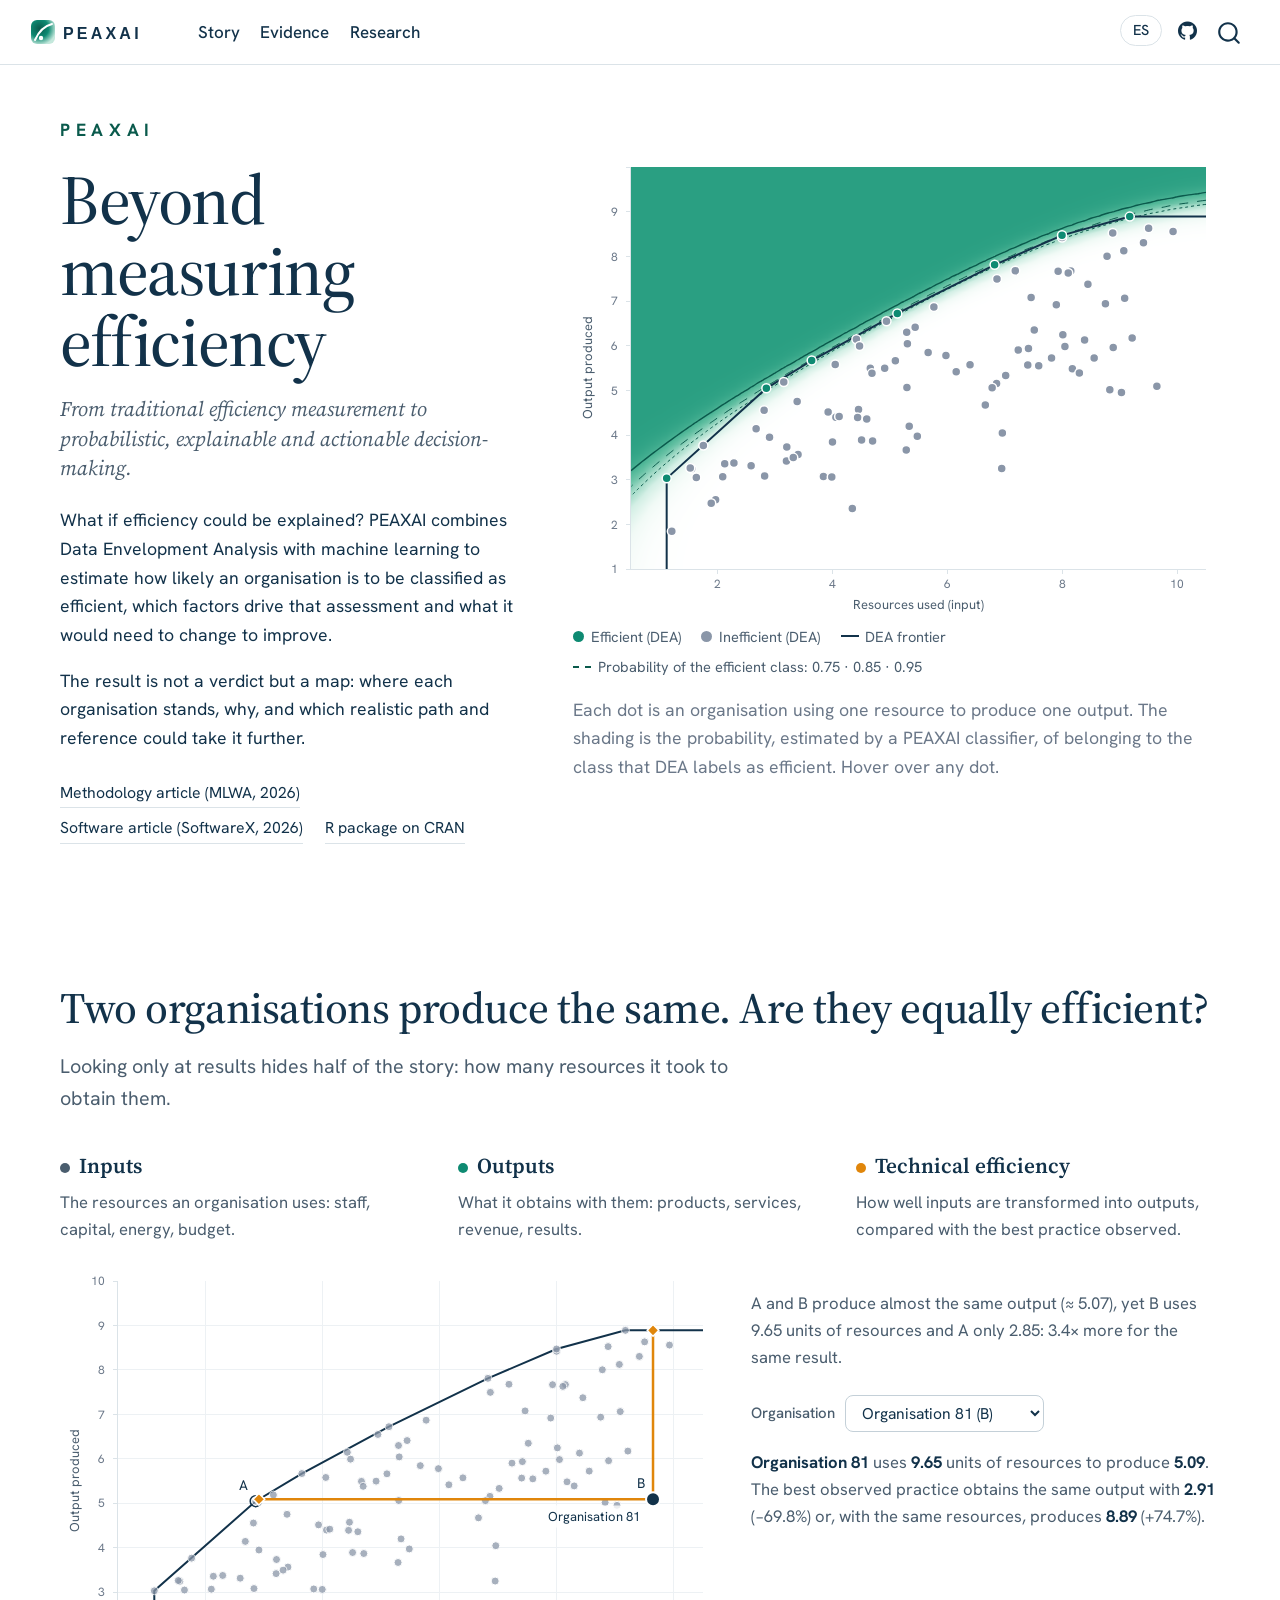
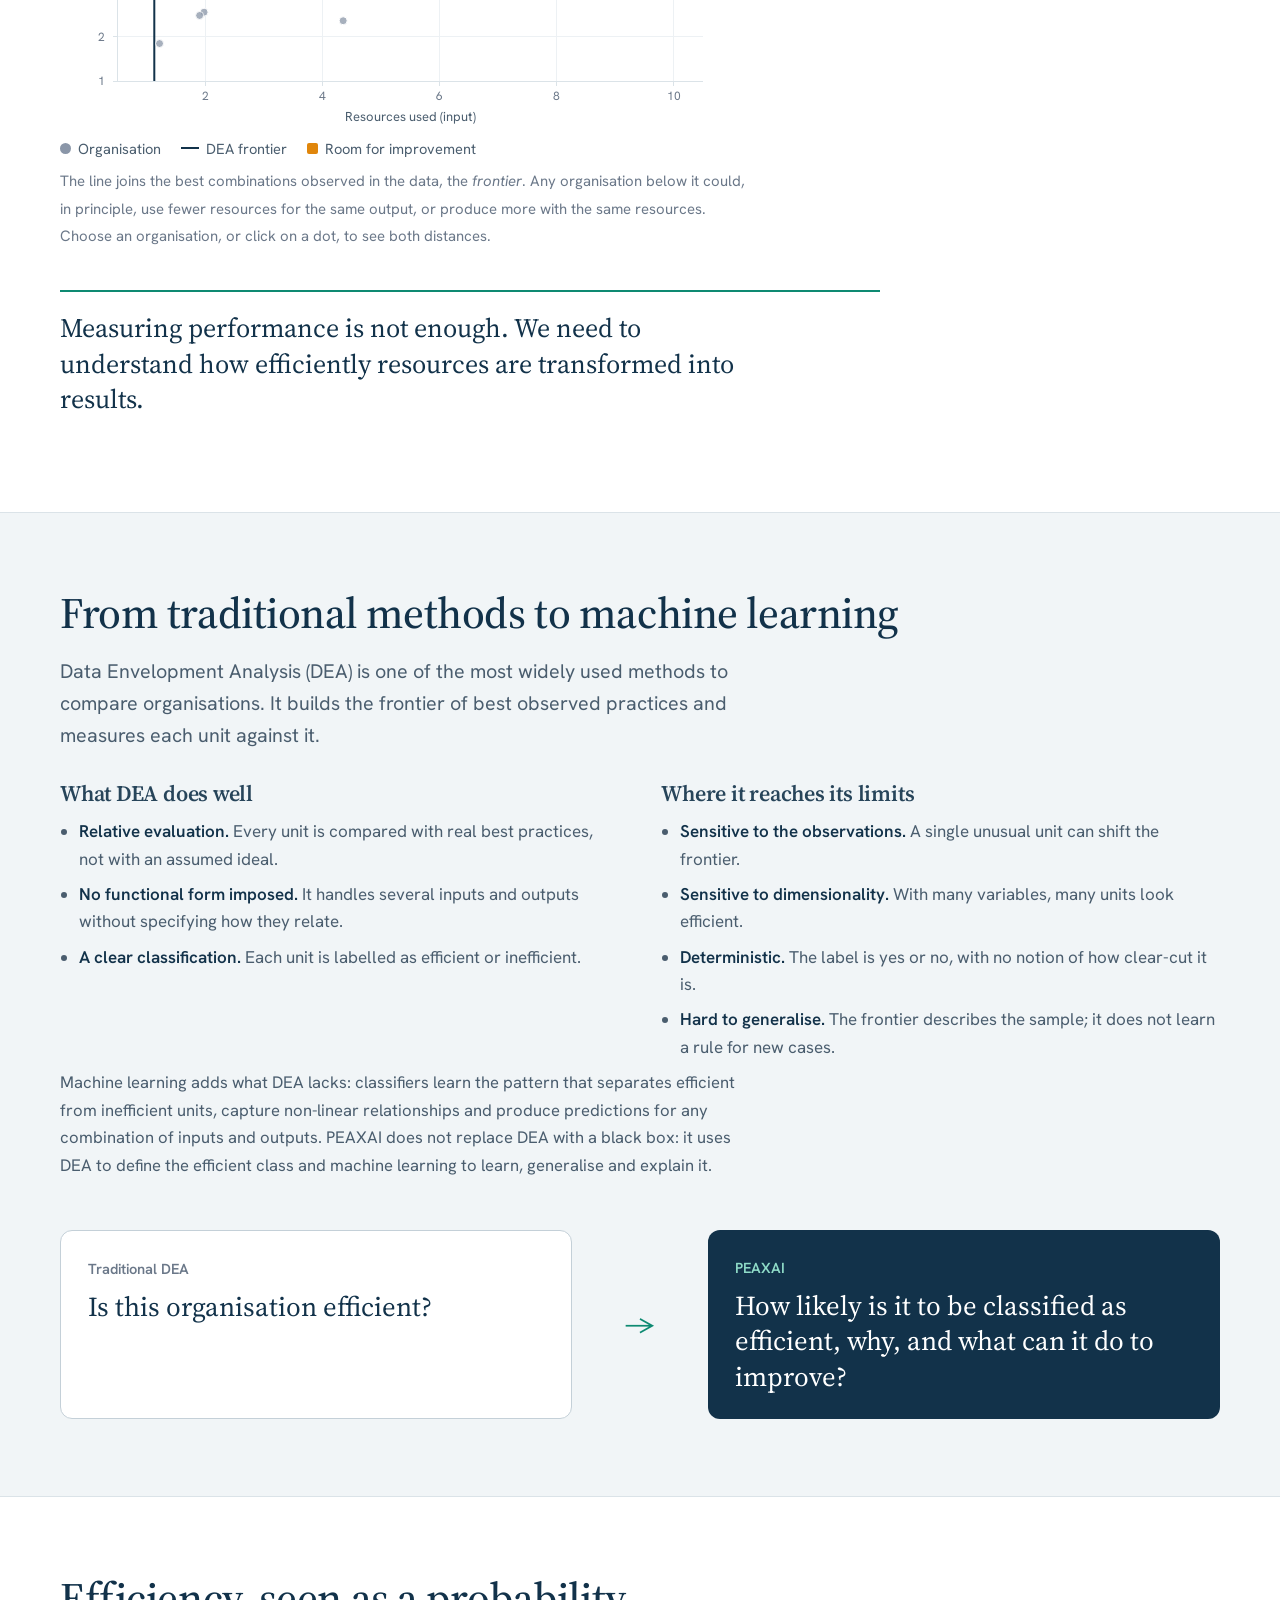
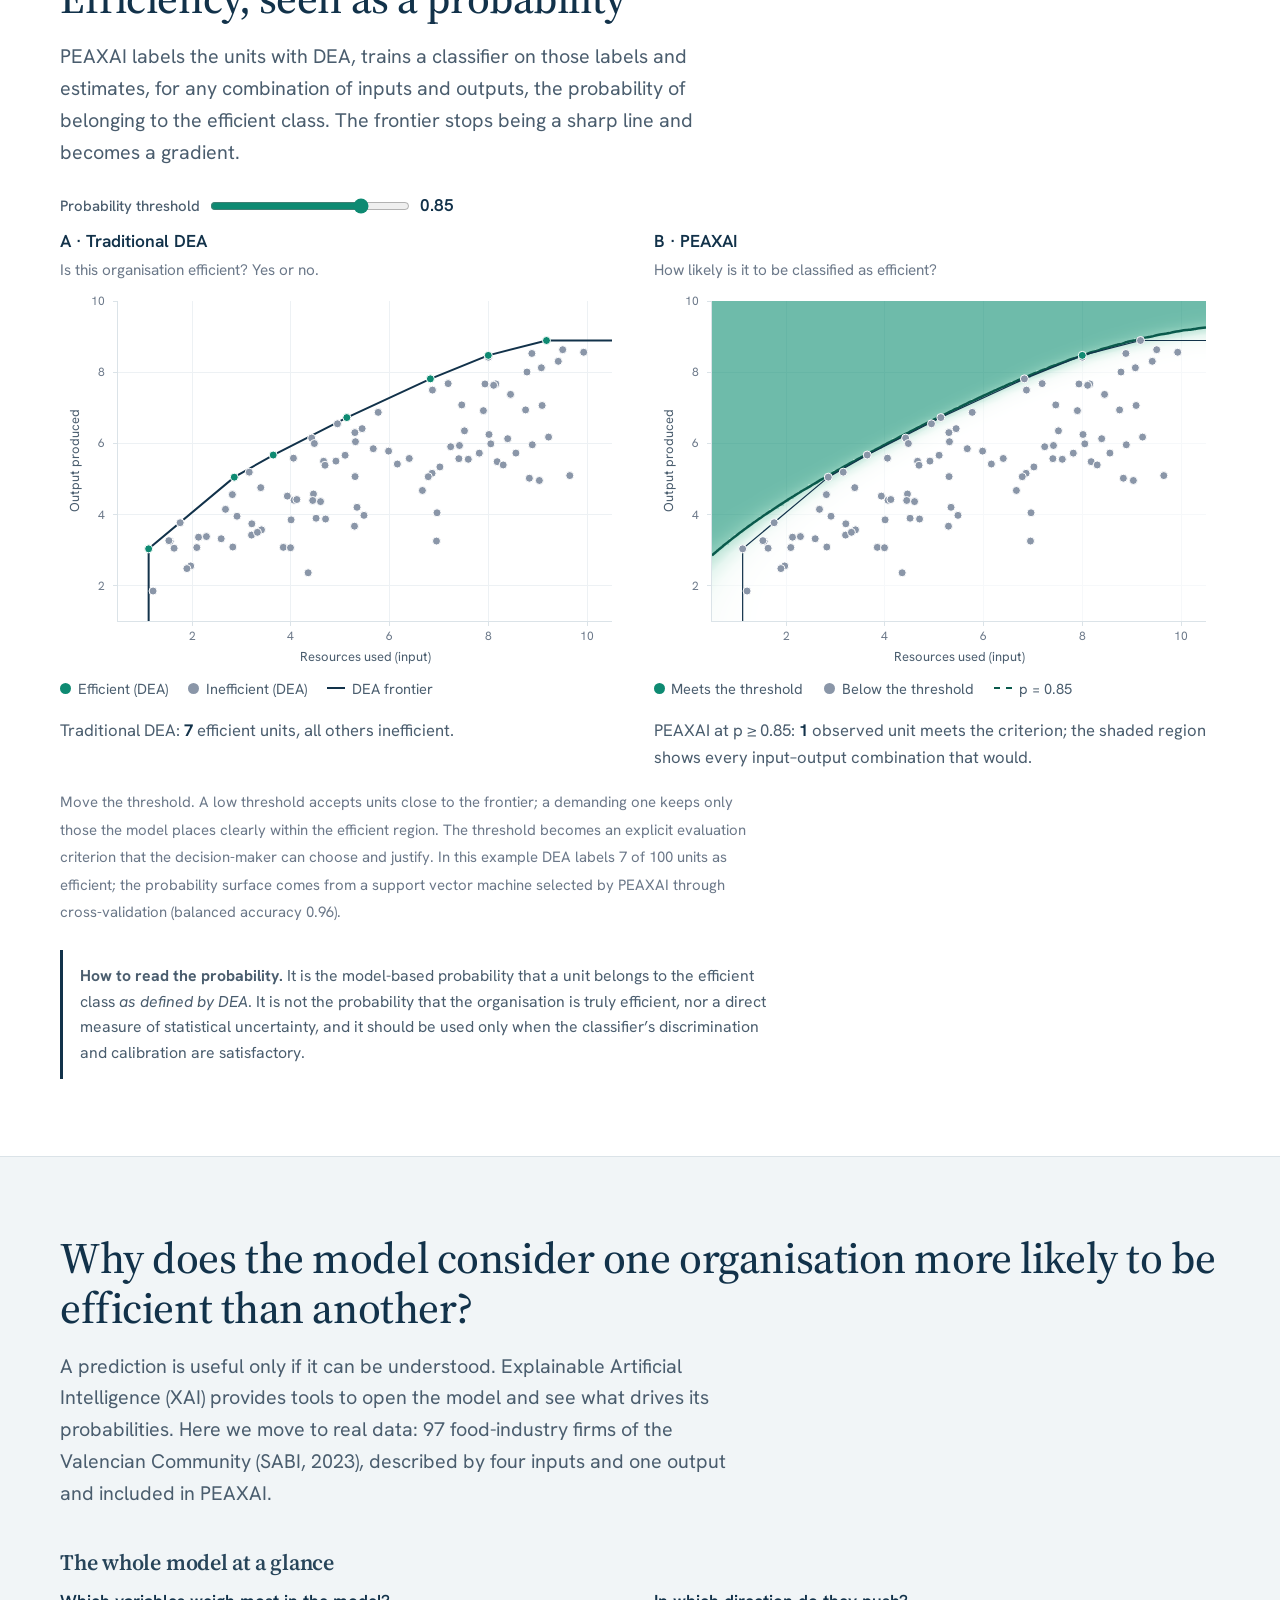
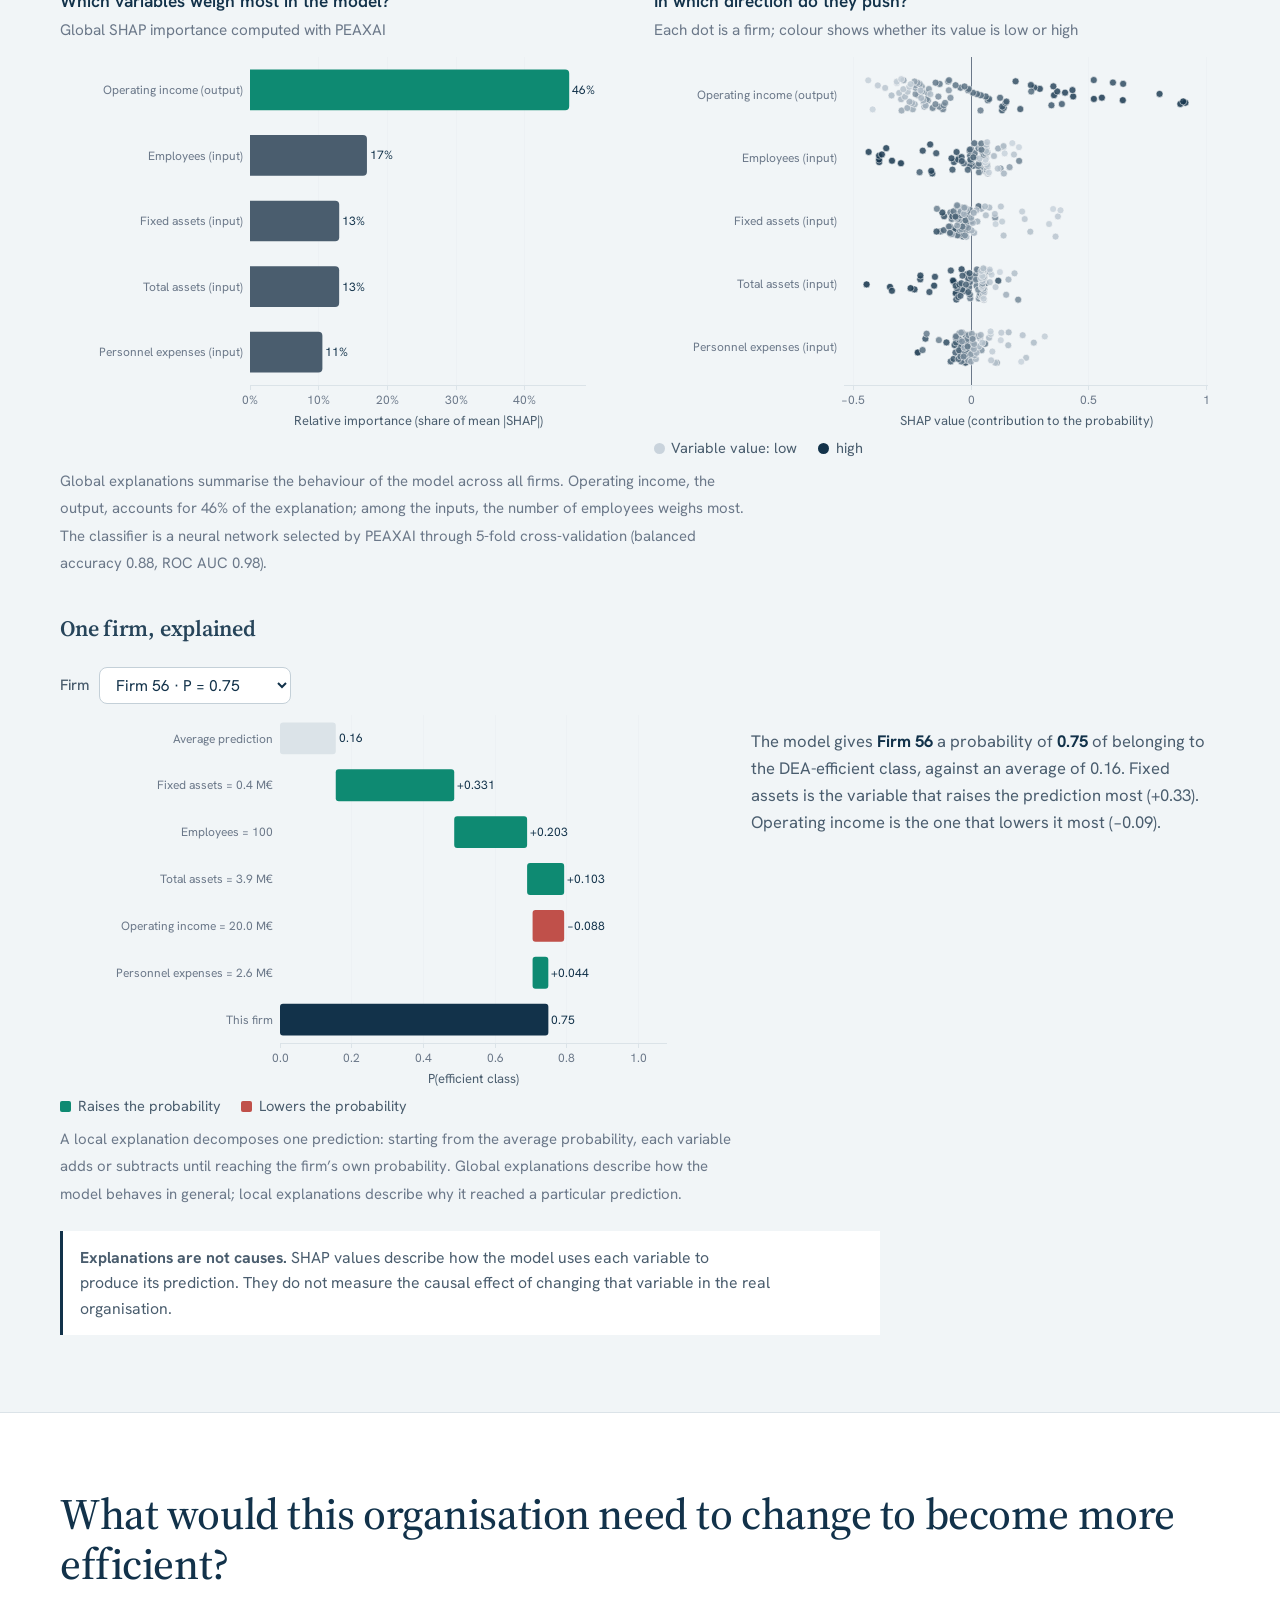
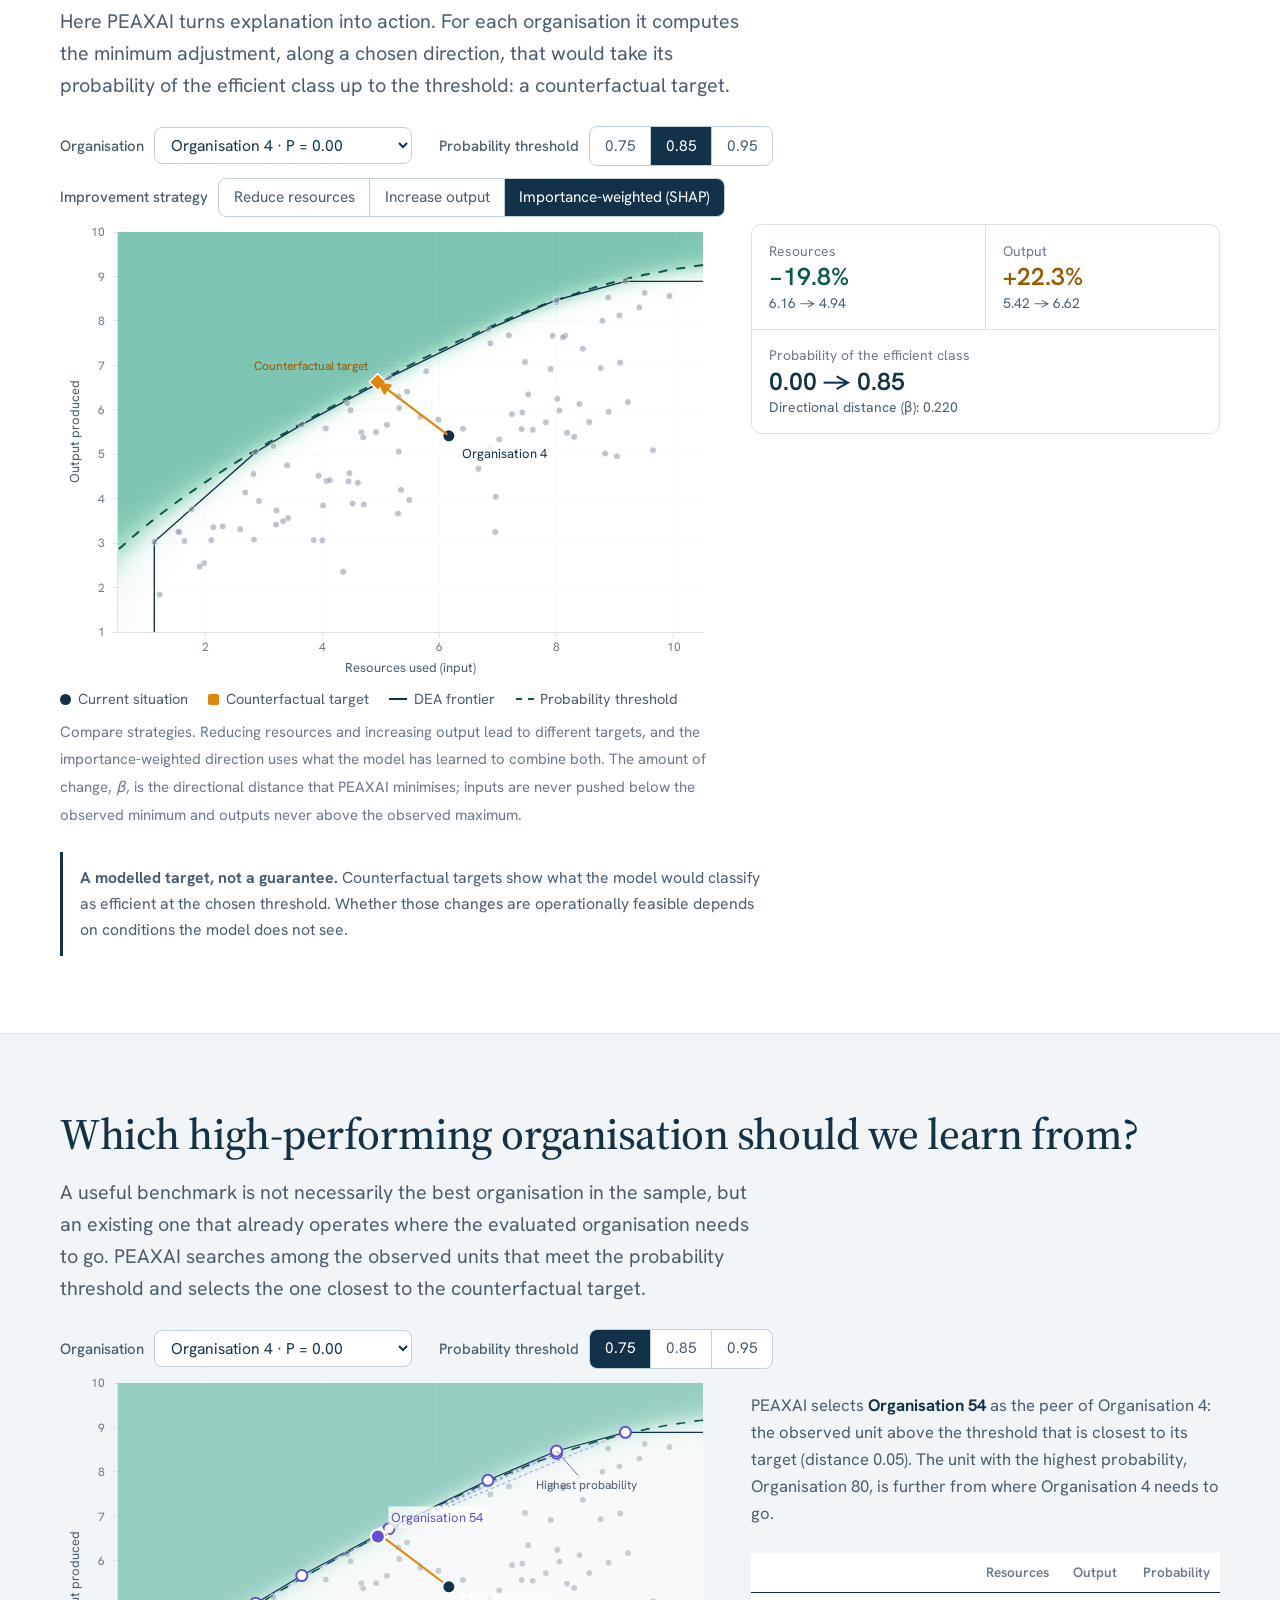
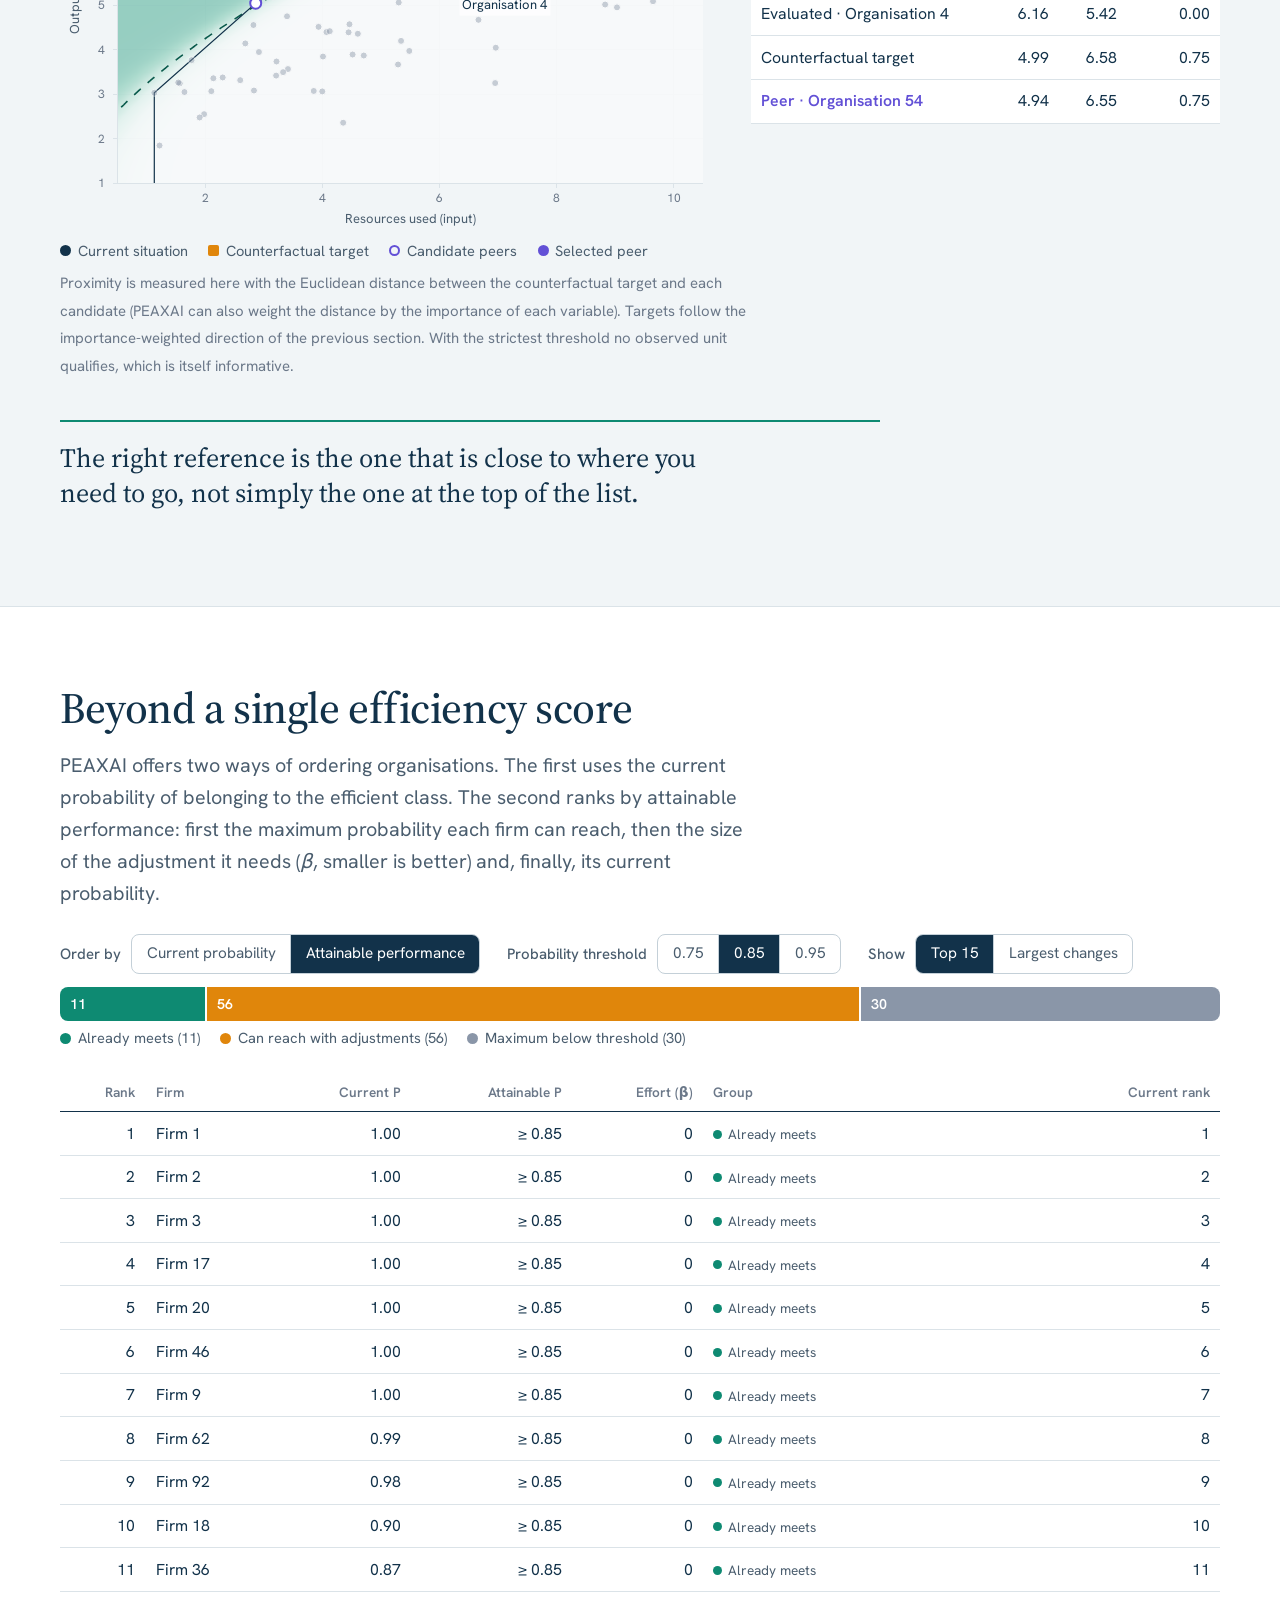
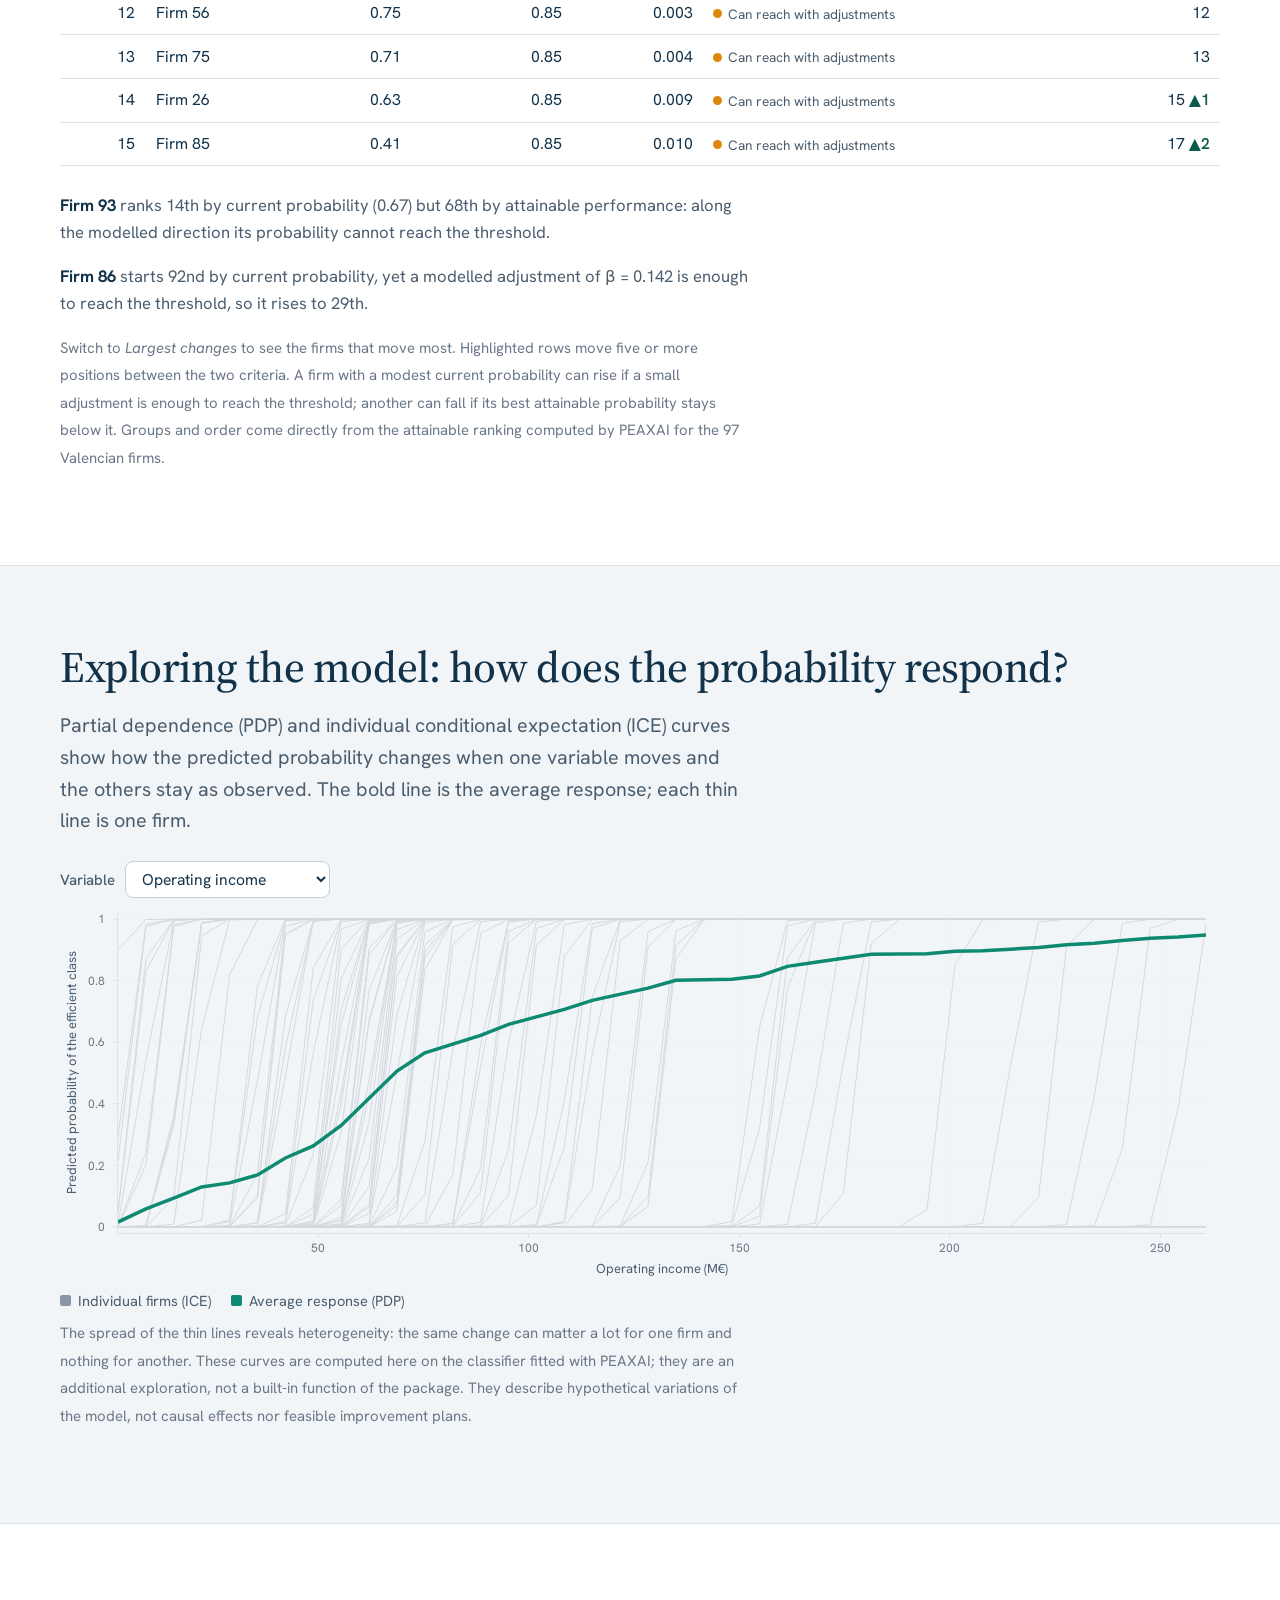
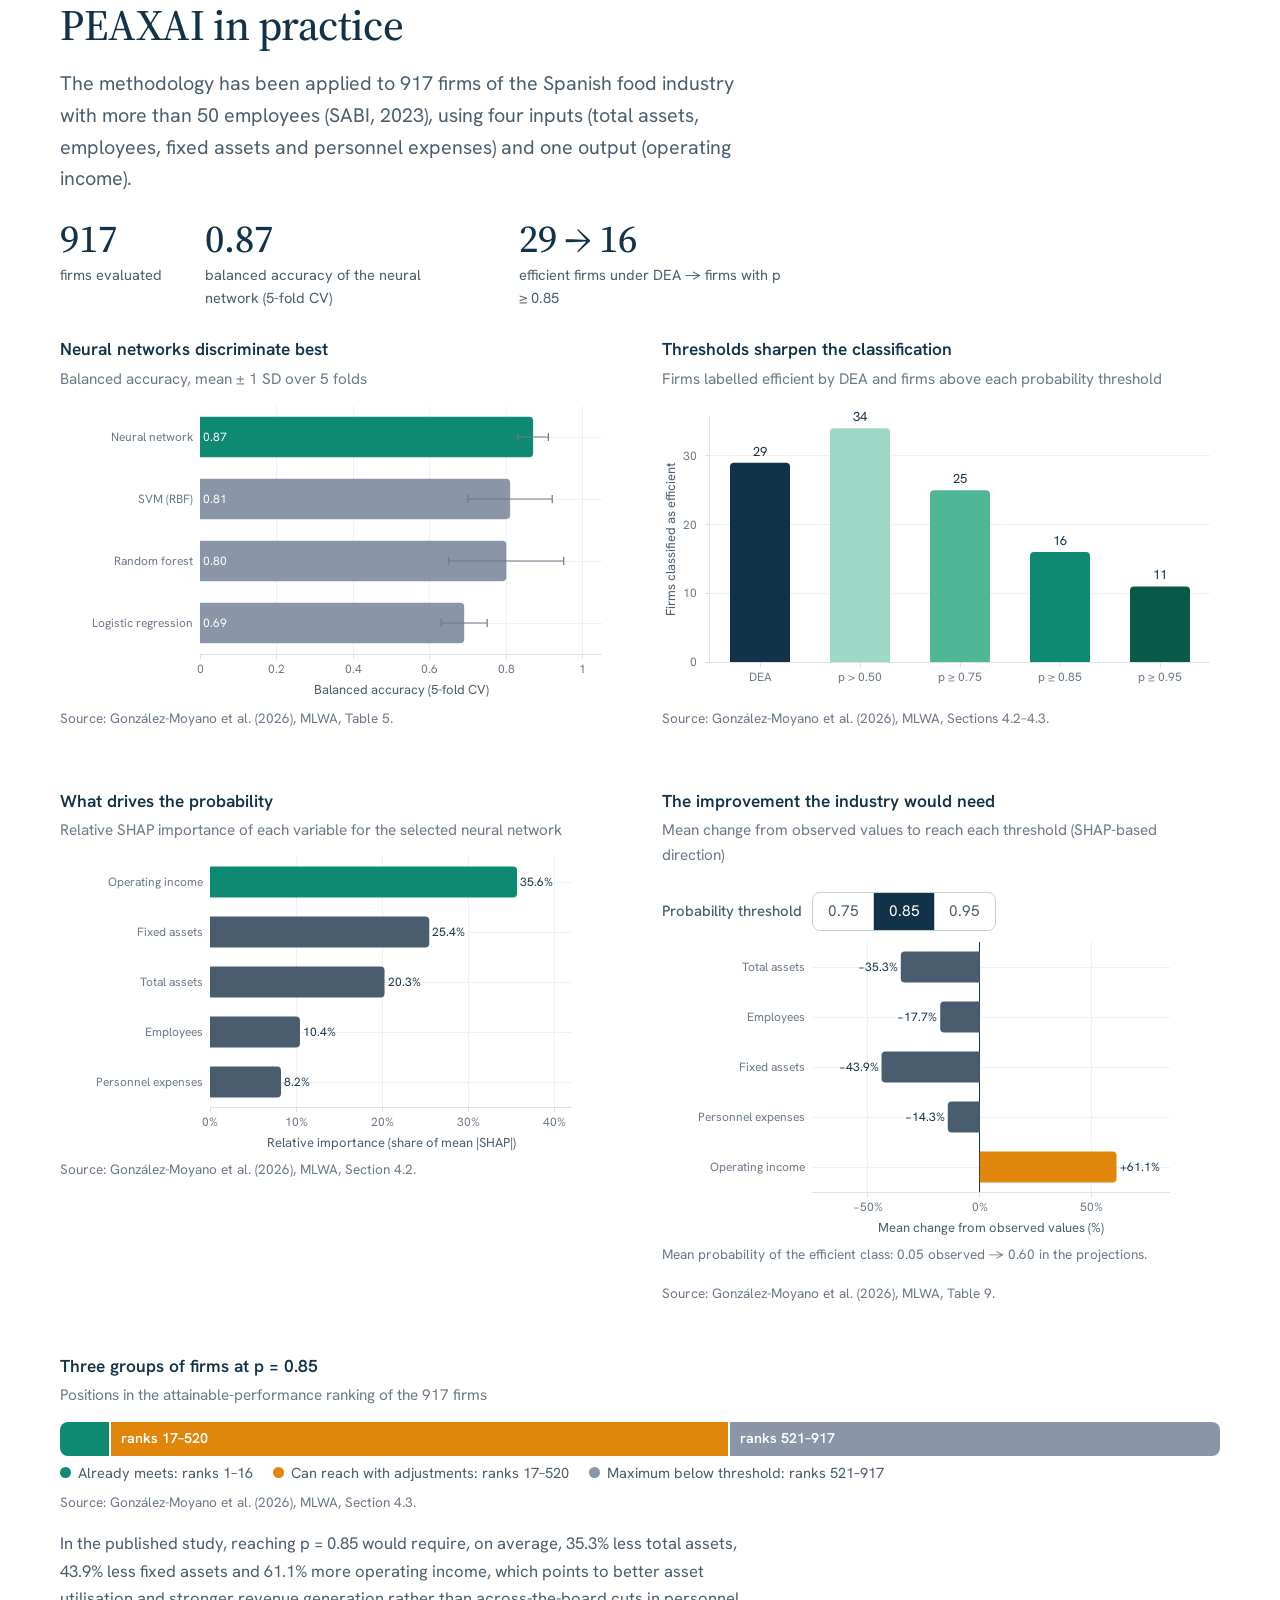
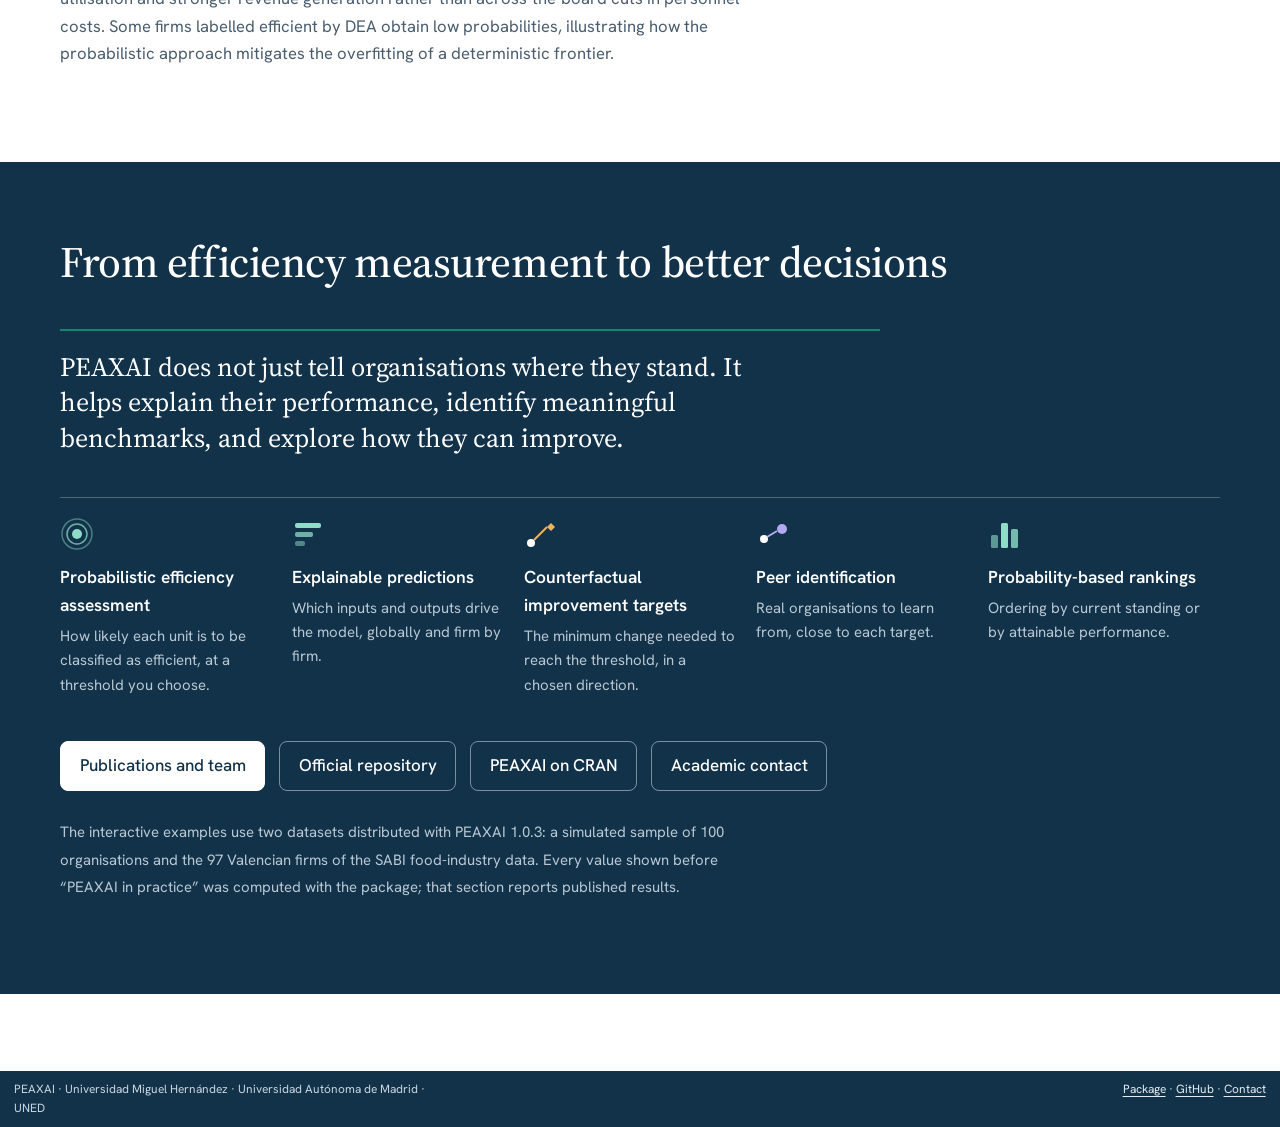
==== docs/index.html @ e08af1e4 "Commit 1" ====
<!DOCTYPE html>
<html xmlns="http://www.w3.org/1999/xhtml" lang="en" xml:lang="en"><head>

<meta charset="utf-8">
<meta name="generator" content="quarto-1.11.9">

<meta name="viewport" content="width=device-width, initial-scale=1.0, user-scalable=yes">

<meta name="description" content="From traditional efficiency measurement to probabilistic, explainable and actionable decision-making.">

<title>PEAXAI — Beyond measuring efficiency – PEAXAI</title>
<style>
/* Default styles provided by pandoc.
** See https://pandoc.org/MANUAL.html#variables-for-html for config info.
*/
span.smallcaps{font-variant: small-caps;}
div.columns{display: flex; gap: 1.5em;}
div.column{flex: auto;}
@media screen {
div.columns{gap: min(4vw, 1.5em);}
div.column{overflow-x: auto;}
}
div.hanging-indent{margin-left: 1.5em; text-indent: -1.5em;}
ul.task-list{list-style: none;}
ul.task-list li input[type="checkbox"] {
  width: 0.8em;
  margin: 0 0.8em 0.2em -1em; /* quarto-specific, see https://github.com/quarto-dev/quarto-cli/issues/4556 */ 
  vertical-align: middle;
}
</style>


<script src="site_libs/quarto-nav/quarto-nav.js"></script>
<script src="site_libs/quarto-nav/headroom.min.js"></script>
<script src="site_libs/clipboard/clipboard.min.js"></script>
<script src="site_libs/quarto-search/autocomplete.umd.js"></script>
<script src="site_libs/quarto-search/fuse.min.js"></script>
<script src="site_libs/quarto-search/quarto-search.js"></script>
<meta name="quarto:offset" content="./">
<link href="./assets/img/favicon.svg" rel="icon" type="image/svg+xml">
<script src="site_libs/quarto-html/quarto.js" type="module"></script>
<script src="site_libs/quarto-html/tabsets/tabsets.js" type="module"></script>
<script src="site_libs/quarto-html/scrollable-regions/scrollable-regions.js" type="module"></script>
<script src="site_libs/quarto-html/popper.min.js"></script>
<script src="site_libs/quarto-html/tippy.umd.min.js"></script>
<link href="site_libs/quarto-html/tippy.css" rel="stylesheet">
<link href="site_libs/quarto-html/quarto-syntax-highlighting-63b5708e65d6cd79cd7618c58d0c21e7.css" rel="stylesheet" id="quarto-text-highlighting-styles">
<script src="site_libs/bootstrap/bootstrap.min.js"></script>
<link href="site_libs/bootstrap/bootstrap-icons.css" rel="stylesheet">
<link href="site_libs/bootstrap/bootstrap-177a2872dd6aa7b8ffa3ef7971c1bc8b.min.css" rel="stylesheet" append-hash="true" id="quarto-bootstrap" data-mode="light">
<script id="quarto-search-options" type="application/json">{
  "location": "navbar",
  "copy-button": false,
  "collapse-after": 3,
  "panel-placement": "end",
  "type": "overlay",
  "limit": 50,
  "keyboard-shortcut": [
    "f",
    "/",
    "s"
  ],
  "show-item-context": false,
  "language": {
    "search-no-results-text": "No results",
    "search-matching-documents-text": "matching documents",
    "search-copy-link-title": "Copy link to search",
    "search-hide-matches-text": "Hide additional matches",
    "search-more-match-text": "more match in this document",
    "search-more-matches-text": "more matches in this document",
    "search-clear-button-title": "Clear",
    "search-text-placeholder": "",
    "search-detached-cancel-button-title": "Cancel",
    "search-submit-button-title": "Submit",
    "search-label": "Search"
  }
}</script>
<style>html{ scroll-behavior: smooth; }</style>
<link rel="preconnect" href="https://fonts.googleapis.com">
<link rel="preconnect" href="https://fonts.gstatic.com" crossorigin="">
<link href="https://fonts.googleapis.com/css2?family=Hanken+Grotesk:wght@400;500;600;700&amp;family=Source+Serif+4:opsz,wght@8..60,400;8..60,500;8..60,600&amp;display=swap" rel="stylesheet">


</head>

<body class="nav-fixed quarto-light"><a id="quarto-skip-link" class="visually-hidden-focusable" href="#quarto-document-content">Skip to main content</a>

<div id="quarto-search-results"></div>
  <header id="quarto-header" class="headroom fixed-top">
    <nav class="navbar navbar-expand-lg " data-bs-theme="dark" aria-label="Site">
      <div class="navbar-container container-fluid">
      <div class="navbar-brand-container mx-auto">
    <a href="./index.html" class="navbar-brand navbar-brand-logo">
    <img src="./assets/img/logo.svg" alt="PEAXAI" class="navbar-logo light-content">
    <img src="./assets/img/logo.svg" alt="PEAXAI" class="navbar-logo dark-content">
    </a>
  </div>
          <button class="navbar-toggler" type="button" data-bs-toggle="collapse" data-bs-target="#navbarCollapse" aria-controls="navbarCollapse" aria-expanded="false" aria-label="Toggle navigation" onclick="if (window.quartoToggleHeadroom) { window.quartoToggleHeadroom(); }">
  <span class="navbar-toggler-icon"></span>
</button>
          <div class="collapse navbar-collapse" id="navbarCollapse">
            <ul class="navbar-nav navbar-nav-scroll me-auto">
  <li class="nav-item">
    <a class="nav-link" href="./index.html#why-efficiency"> 
<span class="menu-text">Story</span></a>
  </li>  
  <li class="nav-item">
    <a class="nav-link" href="./index.html#evidence"> 
<span class="menu-text">Evidence</span></a>
  </li>  
  <li class="nav-item">
    <a class="nav-link" href="./research.html"> 
<span class="menu-text">Research</span></a>
  </li>  
</ul>
            <ul class="navbar-nav navbar-nav-scroll ms-auto">
  <li class="nav-item">
    <a class="nav-link" href="./es/index.html"> 
<span class="menu-text">ES</span></a>
  </li>  
  <li class="nav-item compact">
    <a class="nav-link" href="https://github.com/rgonzalezmoyano/PEAXAI"> <i class="bi bi-github" role="img" aria-label="PEAXAI on GitHub">
</i> 
<span class="menu-text"></span></a>
  </li>  
</ul>
          </div> <!-- /navcollapse -->
            <div class="quarto-navbar-tools">
</div>
            <div id="quarto-search" class="" title="Search"></div>
      </div> <!-- /container-fluid -->
    </nav>
</header>
<!-- content -->
<div id="quarto-content" class="quarto-container page-columns page-rows-contents page-layout-full page-navbar">
<!-- sidebar -->
<!-- margin-sidebar -->
    
<!-- main -->
<main class="content column-page" id="quarto-document-content" tabindex="-1">

<header id="title-block-header" class="quarto-title-block default">
<div class="quarto-title">
<h1 class="title">PEAXAI — Beyond Measuring Efficiency</h1>
</div>

<div>
  <div class="description">
    From traditional efficiency measurement to probabilistic, explainable and actionable decision-making.
  </div>
</div>


<div class="quarto-title-meta column-page">

    
  
    
  </div>
  


</header>


<section class="pxa-hero" id="top">
  <div class="pxa-hero-grid">
    <div>
      <p class="pxa-wordmark">PEAXAI</p>
      <h1>Beyond measuring efficiency</h1>
      <p class="pxa-sub">From traditional efficiency measurement to probabilistic, explainable and actionable decision-making.</p>
      <p>What if efficiency could be explained? PEAXAI combines Data Envelopment Analysis with machine learning to estimate how likely an organisation is to be classified as efficient, which factors drive that assessment and what it would need to change to improve.</p>
      <p>The result is not a verdict but a map: where each organisation stands, why, and which realistic path and reference could take it further.</p>
      <div class="pxa-hero-links">
        <a href="https://doi.org/10.1016/j.mlwa.2026.100920">Methodology article (MLWA, 2026)</a>
        <a href="https://doi.org/10.1016/j.softx.2026.103089">Software article (SoftwareX, 2026)</a>
        <a href="https://cran.r-project.org/package=PEAXAI">R package on CRAN</a>
      </div>
    </div>
    <div class="pxa-hero-chart">
      <div class="pxa-widget" data-widget="hero" aria-label="Probability of the efficient class across inputs and outputs"></div>
      <p class="pxa-note">Each dot is an organisation using one resource to produce one output. The shading is the probability, estimated by a PEAXAI classifier, of belonging to the class that DEA labels as efficient. Hover over any dot.</p>
    </div>
  </div>
</section>
<div id="why-efficiency" class="pxa-band">
<section id="two-organisations-produce-the-same.-are-they-equally-efficient" class="level2">
<h2 data-anchor-id="two-organisations-produce-the-same.-are-they-equally-efficient">Two organisations produce the same. Are they equally efficient?</h2>
<p><span class="pxa-lede">Looking only at results hides half of the story: how many resources it took to obtain them.</span></p>
<dl class="pxa-concepts">
<div>
<dt>
<span class="sw" style="background:var(--pxa-ink-2)"></span>Inputs
</dt>
<dd>
The resources an organisation uses: staff, capital, energy, budget.
</dd>
</div>
<div>
<dt>
<span class="sw" style="background:var(--pxa-eff)"></span>Outputs
</dt>
<dd>
What it obtains with them: products, services, revenue, results.
</dd>
</div>
<div>
<dt>
<span class="sw" style="background:var(--pxa-target)"></span>Technical efficiency
</dt>
<dd>
How well inputs are transformed into outputs, compared with the best practice observed.
</dd>
</div>
</dl>
<div class="pxa-figure">
<div class="pxa-widget" data-widget="intro">

</div>
</div>
<p><span class="pxa-note">The line joins the best combinations observed in the data, the <em>frontier</em>. Any organisation below it could, in principle, use fewer resources for the same output, or produce more with the same resources. Choose an organisation, or click on a dot, to see both distances.</span></p>
<div class="pxa-takeaway">
<p>Measuring performance is not enough. We need to understand how efficiently resources are transformed into results.</p>
</div>
</section>
</div>
<div id="from-dea-to-ml" class="pxa-band pxa-mist">
<section id="from-traditional-methods-to-machine-learning" class="level2">
<h2 data-anchor-id="from-traditional-methods-to-machine-learning">From traditional methods to machine learning</h2>
<p><span class="pxa-lede">Data Envelopment Analysis (DEA) is one of the most widely used methods to compare organisations. It builds the frontier of best observed practices and measures each unit against it.</span></p>
<div class="pxa-columns">
<section id="what-dea-does-well" class="level3">
<h3 data-anchor-id="what-dea-does-well">What DEA does well</h3>
<ul>
<li><strong>Relative evaluation.</strong> Every unit is compared with real best practices, not with an assumed ideal.</li>
<li><strong>No functional form imposed.</strong> It handles several inputs and outputs without specifying how they relate.</li>
<li><strong>A clear classification.</strong> Each unit is labelled as efficient or inefficient.</li>
</ul>
</section>
<section id="where-it-reaches-its-limits" class="level3">
<h3 data-anchor-id="where-it-reaches-its-limits">Where it reaches its limits</h3>
<ul>
<li><strong>Sensitive to the observations.</strong> A single unusual unit can shift the frontier.</li>
<li><strong>Sensitive to dimensionality.</strong> With many variables, many units look efficient.</li>
<li><strong>Deterministic.</strong> The label is yes or no, with no notion of how clear-cut it is.</li>
<li><strong>Hard to generalise.</strong> The frontier describes the sample; it does not learn a rule for new cases.</li>
</ul>
</section>
</div>
<p><span class="pxa-explain">Machine learning adds what DEA lacks: classifiers learn the pattern that separates efficient from inefficient units, capture non-linear relationships and produce predictions for any combination of inputs and outputs. PEAXAI does not replace DEA with a black box: it uses DEA to define the efficient class and machine learning to learn, generalise and explain it.</span></p>
<div class="pxa-shift" aria-label="From DEA to PEAXAI">
  <div class="from"><div class="who">Traditional DEA</div><div class="q">Is this organisation efficient?</div></div>
  <div class="arrow" aria-hidden="true">→</div>
  <div class="to"><div class="who">PEAXAI</div><div class="q">How likely is it to be classified as efficient, why, and what can it do to improve?</div></div>
</div>
</section>
</div>
<div id="probabilistic" class="pxa-band">
<section id="efficiency-seen-as-a-probability" class="level2">
<h2 data-anchor-id="efficiency-seen-as-a-probability">Efficiency, seen as a probability</h2>
<p><span class="pxa-lede">PEAXAI labels the units with DEA, trains a classifier on those labels and estimates, for any combination of inputs and outputs, the probability of belonging to the efficient class. The frontier stops being a sharp line and becomes a gradient.</span></p>
<div class="pxa-widget" data-widget="compare">

</div>
<p><span class="pxa-note">Move the threshold. A low threshold accepts units close to the frontier; a demanding one keeps only those the model places clearly within the efficient region. The threshold becomes an explicit evaluation criterion that the decision-maker can choose and justify. In this example DEA labels 7 of 100 units as efficient; the probability surface comes from a support vector machine selected by PEAXAI through cross-validation (balanced accuracy 0.96).</span></p>
<div class="pxa-caveat">
<p><strong>How to read the probability.</strong> It is the model-based probability that a unit belongs to the efficient class <em>as defined by DEA</em>. It is not the probability that the organisation is truly efficient, nor a direct measure of statistical uncertainty, and it should be used only when the classifier’s discrimination and calibration are satisfactory.</p>
</div>
</section>
</div>
<div id="explainable" class="pxa-band pxa-mist">
<section id="why-does-the-model-consider-one-organisation-more-likely-to-be-efficient-than-another" class="level2">
<h2 data-anchor-id="why-does-the-model-consider-one-organisation-more-likely-to-be-efficient-than-another">Why does the model consider one organisation more likely to be efficient than another?</h2>
<p><span class="pxa-lede">A prediction is useful only if it can be understood. Explainable Artificial Intelligence (XAI) provides tools to open the model and see what drives its probabilities. Here we move to real data: 97 food-industry firms of the Valencian Community (SABI, 2023), described by four inputs and one output and included in PEAXAI.</span></p>
<section id="the-whole-model-at-a-glance" class="level3">
<h3 data-anchor-id="the-whole-model-at-a-glance">The whole model at a glance</h3>
<div class="pxa-widget" data-widget="shapGlobal">

</div>
<p><span class="pxa-note">Global explanations summarise the behaviour of the model across all firms. Operating income, the output, accounts for 46% of the explanation; among the inputs, the number of employees weighs most. The classifier is a neural network selected by PEAXAI through 5-fold cross-validation (balanced accuracy 0.88, ROC AUC 0.98).</span></p>
</section>
<section id="one-firm-explained" class="level3">
<h3 data-anchor-id="one-firm-explained">One firm, explained</h3>
<div class="pxa-widget" data-widget="shapLocal">

</div>
<p><span class="pxa-note">A local explanation decomposes one prediction: starting from the average probability, each variable adds or subtracts until reaching the firm’s own probability. Global explanations describe how the model behaves in general; local explanations describe why it reached a particular prediction.</span></p>
<div class="pxa-caveat">
<p><strong>Explanations are not causes.</strong> SHAP values describe how the model uses each variable to produce its prediction. They do not measure the causal effect of changing that variable in the real organisation.</p>
</div>
</section>
</section>
</div>
<div id="counterfactuals" class="pxa-band">
<section id="what-would-this-organisation-need-to-change-to-become-more-efficient" class="level2">
<h2 data-anchor-id="what-would-this-organisation-need-to-change-to-become-more-efficient">What would this organisation need to change to become more efficient?</h2>
<p><span class="pxa-lede">Here PEAXAI turns explanation into action. For each organisation it computes the minimum adjustment, along a chosen direction, that would take its probability of the efficient class up to the threshold: a counterfactual target.</span></p>
<div class="pxa-widget" data-widget="counterfactual">

</div>
<p><span class="pxa-note">Compare strategies. Reducing resources and increasing output lead to different targets, and the importance-weighted direction uses what the model has learned to combine both. The amount of change, <em>β</em>, is the directional distance that PEAXAI minimises; inputs are never pushed below the observed minimum and outputs never above the observed maximum.</span></p>
<div class="pxa-caveat">
<p><strong>A modelled target, not a guarantee.</strong> Counterfactual targets show what the model would classify as efficient at the chosen threshold. Whether those changes are operationally feasible depends on conditions the model does not see.</p>
</div>
</section>
</div>
<div id="peers" class="pxa-band pxa-mist">
<section id="which-high-performing-organisation-should-we-learn-from" class="level2">
<h2 data-anchor-id="which-high-performing-organisation-should-we-learn-from">Which high-performing organisation should we learn from?</h2>
<p><span class="pxa-lede">A useful benchmark is not necessarily the best organisation in the sample, but an existing one that already operates where the evaluated organisation needs to go. PEAXAI searches among the observed units that meet the probability threshold and selects the one closest to the counterfactual target.</span></p>
<div class="pxa-widget" data-widget="peers">

</div>
<p><span class="pxa-note">Proximity is measured here with the Euclidean distance between the counterfactual target and each candidate (PEAXAI can also weight the distance by the importance of each variable). Targets follow the importance-weighted direction of the previous section. With the strictest threshold no observed unit qualifies, which is itself informative.</span></p>
<div class="pxa-takeaway">
<p>The right reference is the one that is close to where you need to go, not simply the one at the top of the list.</p>
</div>
</section>
</div>
<div id="rankings" class="pxa-band">
<section id="beyond-a-single-efficiency-score" class="level2">
<h2 data-anchor-id="beyond-a-single-efficiency-score">Beyond a single efficiency score</h2>
<p><span class="pxa-lede">PEAXAI offers two ways of ordering organisations. The first uses the current probability of belonging to the efficient class. The second ranks by attainable performance: first the maximum probability each firm can reach, then the size of the adjustment it needs (<em>β</em>, smaller is better) and, finally, its current probability.</span></p>
<div class="pxa-widget" data-widget="ranking">

</div>
<p><span class="pxa-note">Switch to <em>Largest changes</em> to see the firms that move most. Highlighted rows move five or more positions between the two criteria. A firm with a modest current probability can rise if a small adjustment is enough to reach the threshold; another can fall if its best attainable probability stays below it. Groups and order come directly from the attainable ranking computed by PEAXAI for the 97 Valencian firms.</span></p>
</section>
</div>
<div id="explore" class="pxa-band pxa-mist">
<section id="exploring-the-model-how-does-the-probability-respond" class="level2">
<h2 data-anchor-id="exploring-the-model-how-does-the-probability-respond">Exploring the model: how does the probability respond?</h2>
<p><span class="pxa-lede">Partial dependence (PDP) and individual conditional expectation (ICE) curves show how the predicted probability changes when one variable moves and the others stay as observed. The bold line is the average response; each thin line is one firm.</span></p>
<div class="pxa-widget" data-widget="pdp">

</div>
<p><span class="pxa-note">The spread of the thin lines reveals heterogeneity: the same change can matter a lot for one firm and nothing for another. These curves are computed here on the classifier fitted with PEAXAI; they are an additional exploration, not a built-in function of the package. They describe hypothetical variations of the model, not causal effects nor feasible improvement plans.</span></p>
</section>
</div>
<div id="evidence" class="pxa-band">
<section id="peaxai-in-practice" class="level2">
<h2 data-anchor-id="peaxai-in-practice">PEAXAI in practice</h2>
<p><span class="pxa-lede">The methodology has been applied to 917 firms of the Spanish food industry with more than 50 employees (SABI, 2023), using four inputs (total assets, employees, fixed assets and personnel expenses) and one output (operating income).</span></p>
<div class="pxa-stat-row">
  <div class="pxa-stat"><div class="n">917</div><div class="l">firms evaluated</div></div>
  <div class="pxa-stat"><div class="n">0.87</div><div class="l">balanced accuracy of the neural network (5-fold CV)</div></div>
  <div class="pxa-stat"><div class="n">29 → 16</div><div class="l">efficient firms under DEA → firms with p ≥ 0.85</div></div>
</div>
<div class="pxa-evidence">
  <div class="pxa-figure">
    <p class="pxa-figure-title">Neural networks discriminate best</p>
    <p class="pxa-figure-sub">Balanced accuracy, mean ± 1 SD over 5 folds</p>
    <div class="pxa-widget" data-widget="evClassifiers"></div>
    <p class="pxa-source">Source: González-Moyano et al. (2026), MLWA, Table 5.</p>
  </div>
  <div class="pxa-figure">
    <p class="pxa-figure-title">Thresholds sharpen the classification</p>
    <p class="pxa-figure-sub">Firms labelled efficient by DEA and firms above each probability threshold</p>
    <div class="pxa-widget" data-widget="evClassification"></div>
    <p class="pxa-source">Source: González-Moyano et al. (2026), MLWA, Sections 4.2–4.3.</p>
  </div>
  <div class="pxa-figure">
    <p class="pxa-figure-title">What drives the probability</p>
    <p class="pxa-figure-sub">Relative SHAP importance of each variable for the selected neural network</p>
    <div class="pxa-widget" data-widget="evImportance"></div>
    <p class="pxa-source">Source: González-Moyano et al. (2026), MLWA, Section 4.2.</p>
  </div>
  <div class="pxa-figure">
    <p class="pxa-figure-title">The improvement the industry would need</p>
    <p class="pxa-figure-sub">Mean change from observed values to reach each threshold (SHAP-based direction)</p>
    <div class="pxa-widget" data-widget="evAdjustments"></div>
    <p class="pxa-source">Source: González-Moyano et al. (2026), MLWA, Table 9.</p>
  </div>
</div>
<div class="pxa-figure">
  <p class="pxa-figure-title">Three groups of firms at p = 0.85</p>
  <p class="pxa-figure-sub">Positions in the attainable-performance ranking of the 917 firms</p>
  <div class="pxa-widget" data-widget="evGroups"></div>
  <p class="pxa-source">Source: González-Moyano et al. (2026), MLWA, Section 4.3.</p>
</div>
<p><span class="pxa-explain">In the published study, reaching p = 0.85 would require, on average, 35.3% less total assets, 43.9% less fixed assets and 61.1% more operating income, which points to better asset utilisation and stronger revenue generation rather than across-the-board cuts in personnel costs. Some firms labelled efficient by DEA obtain low probabilities, illustrating how the probabilistic approach mitigates the overfitting of a deterministic frontier.</span></p>
</section>
</div>
<div id="closing" class="pxa-band pxa-ink-band">
<section id="from-efficiency-measurement-to-better-decisions" class="level2">
<h2 data-anchor-id="from-efficiency-measurement-to-better-decisions">From efficiency measurement to better decisions</h2>
<div class="pxa-takeaway">
<p>PEAXAI does not just tell organisations where they stand. It helps explain their performance, identify meaningful benchmarks, and explore how they can improve.</p>
</div>
<ul class="pxa-capabilities">
  <li><a href="#probabilistic"><svg width="34" height="34" viewbox="0 0 34 34" aria-hidden="true"><circle cx="17" cy="17" r="15" fill="none" stroke="#8fdcc8" stroke-width="1.5" opacity=".45"></circle><circle cx="17" cy="17" r="10" fill="none" stroke="#8fdcc8" stroke-width="1.5" opacity=".75"></circle><circle cx="17" cy="17" r="5" fill="#8fdcc8"></circle></svg>Probabilistic efficiency assessment</a><span>How likely each unit is to be classified as efficient, at a threshold you choose.</span></li>
  <li><a href="#explainable"><svg width="34" height="34" viewbox="0 0 34 34" aria-hidden="true"><rect x="3" y="6" width="26" height="5" rx="2" fill="#8fdcc8"></rect><rect x="3" y="15" width="18" height="5" rx="2" fill="#8fdcc8" opacity=".75"></rect><rect x="3" y="24" width="10" height="5" rx="2" fill="#8fdcc8" opacity=".5"></rect></svg>Explainable predictions</a><span>Which inputs and outputs drive the model, globally and firm by firm.</span></li>
  <li><a href="#counterfactuals"><svg width="34" height="34" viewbox="0 0 34 34" aria-hidden="true"><circle cx="7" cy="26" r="4" fill="#fff"></circle><path d="M10 23 L23 10" stroke="#f0b35c" stroke-width="2"></path><path d="M27 6 l4 4 -4 4 -4 -4z" fill="#f0b35c"></path></svg>Counterfactual improvement targets</a><span>The minimum change needed to reach the threshold, in a chosen direction.</span></li>
  <li><a href="#peers"><svg width="34" height="34" viewbox="0 0 34 34" aria-hidden="true"><circle cx="8" cy="22" r="4" fill="#fff"></circle><circle cx="26" cy="12" r="5" fill="#b3a9f2"></circle><path d="M11 20 L21 14" stroke="#b3a9f2" stroke-width="2"></path></svg>Peer identification</a><span>Real organisations to learn from, close to each target.</span></li>
  <li><a href="#rankings"><svg width="34" height="34" viewbox="0 0 34 34" aria-hidden="true"><rect x="3" y="18" width="7" height="13" rx="1.5" fill="#8fdcc8" opacity=".6"></rect><rect x="13" y="6" width="7" height="25" rx="1.5" fill="#8fdcc8"></rect><rect x="23" y="12" width="7" height="19" rx="1.5" fill="#8fdcc8" opacity=".8"></rect></svg>Probability-based rankings</a><span>Ordering by current standing or by attainable performance.</span></li>
</ul>
<div class="pxa-closing-links">
  <a class="pxa-button solid" href="research.html">Publications and team</a>
  <a class="pxa-button" href="https://github.com/rgonzalezmoyano/PEAXAI">Official repository</a>
  <a class="pxa-button" href="https://cran.r-project.org/package=PEAXAI">PEAXAI on CRAN</a>
  <a class="pxa-button" href="mailto:ricardo.gonzalezm@umh.es">Academic contact</a>
</div>
<p><span class="pxa-note" style="color:#b8c8d3">The interactive examples use two datasets distributed with PEAXAI 1.0.3: a simulated sample of 100 organisations and the 97 Valencian firms of the SABI food-industry data. Every value shown before “PEAXAI in practice” was computed with the package; that section reports published results.</span></p>
</section>
</div>
<script src="assets/vendor/plotly-cartesian.min.js"></script>
<script>window.PEAXAI_DATA = {"meta":{"generated":"2026-11-05","peaxai_version":"1.0.3","r_version":"4.5.3","thresholds":[0.75,0.85,0.95]},"toy":{"n":100,"x":[9.0703,3.3896,4.3491,6.1557,9.1739,2.8151,9.0855,9.5021,6.9472,6.662,1.5561,2.8538,2.589,7.1832,4.4569,7.9286,5.4793,7.4586,9.9272,4.4203,7.997,9.4123,2.9093,6.8651,2.13,3.405,4.475,1.1205,4.4415,8.8272,4.0631,5.3387,6.3961,5.4419,2.676,8.4464,7.0162,8.1482,1.9715,7.5134,4.7015,8.3885,6.8235,8.0464,5.9773,5.7675,8.1042,1.21,5.2951,7.5908,7.2346,5.2986,8.7509,4.9429,3.2032,1.6361,1.8952,3.8464,5.6677,6.958,4.6615,9.2159,3.6424,5.1316,3.9916,6.8578,3.3222,5.3069,7.8968,1.7582,8.8779,4.0517,8.555,4.1202,4.004,5.2872,9.0298,8.7791,4.5099,7.9959,9.6456,4.9119,7.4126,4.5999,3.9282,7.8138,2.8242,7.4001,2.0952,3.2094,2.2897,3.1567,1.5304,6.7806,8.8864,8.0102,8.1758,5.0975,4.6908,8.2978],"y":[8.1227,4.7507,2.3562,5.415,8.8892,4.5543,7.0615,8.6306,3.2486,4.671,3.242,5.0456,3.3135,7.6764,4.5716,7.6671,3.9712,7.0775,8.5582,6.1448,8.4189,8.3036,3.947,7.4945,3.3569,3.5639,5.9916,3.0295,4.3898,5.0153,4.3963,4.1974,5.5711,6.4101,4.1406,7.3735,5.3331,7.6691,2.5487,6.3489,3.8683,6.1272,7.8104,5.9827,5.7782,6.8678,7.6288,1.8432,6.299,5.5482,5.9021,5.0613,6.9365,6.5467,3.4162,3.0468,2.4743,3.071,5.8458,4.044,5.4919,6.1729,5.6677,6.7216,3.0607,5.1542,3.4941,6.0428,6.9166,3.7642,8.5239,5.5795,5.7224,4.4162,3.8449,3.6664,4.9518,8.0024,3.8907,8.4705,5.0896,5.4968,5.936,4.3581,4.5129,5.7214,3.0804,5.5656,3.0665,3.7336,3.3747,5.186,3.2605,5.0584,5.9566,6.2455,5.4811,5.6616,5.3801,5.3893],"dea_eff":[false,false,false,false,true,false,false,false,false,false,false,true,false,false,false,false,false,false,false,false,false,false,false,false,false,false,false,true,false,false,false,false,false,false,false,false,false,false,false,false,false,false,true,false,false,false,false,false,false,false,false,false,false,false,false,false,false,false,false,false,false,false,true,true,false,false,false,false,false,false,false,false,false,false,false,false,false,false,false,true,false,false,false,false,false,false,false,false,false,false,false,false,false,false,false,false,false,false,false,false],"theta":[0.8134,0.7671,0.2576,0.5397,1,0.8637,0.6229,0.8889,0.1884,0.38,0.8375,1,0.5271,0.921,0.5489,0.8326,0.3522,0.7622,0.8303,0.9765,0.9884,0.818,0.6563,0.9224,0.6582,0.464,0.9162,1,0.5156,0.3203,0.565,0.398,0.5503,0.8621,0.7757,0.7275,0.4587,0.8105,0.5684,0.6129,0.3917,0.5116,1,0.508,0.6355,0.9291,0.8072,0.9261,0.8564,0.4599,0.5492,0.5423,0.6246,0.9882,0.4536,0.6939,0.5912,0.3006,0.6871,0.2864,0.7336,0.4727,1,1,0.2874,0.4362,0.4575,0.7862,0.6882,0.9966,0.9176,0.8714,0.4348,0.5613,0.4549,0.3155,0.3071,0.8161,0.4126,1,0.3016,0.6974,0.5425,0.4919,0.6099,0.4759,0.4122,0.4747,0.55,0.5377,0.619,0.9604,0.8619,0.4233,0.4558,0.5566,0.4166,0.713,0.6988,0.3964],"phi":[1.0898,1.1511,2.6177,1.363,1,1.098,1.2544,1.03,2.4257,1.6498,1.0907,1,1.4298,1.0438,1.3659,1.0998,1.7489,1.1541,1.0387,1.012,1.0062,1.0705,1.2894,1.0453,1.2523,1.5378,1.0443,1,1.4199,1.7478,1.3569,1.6331,1.3526,1.0798,1.1686,1.1705,1.4849,1.1116,1.577,1.2914,1.6589,1.4052,1,1.4188,1.2575,1.0383,1.1154,1.7001,1.0838,1.4856,1.3625,1.3493,1.2598,1.0063,1.5576,1.1912,1.5885,1.8926,1.2088,1.9501,1.1633,1.4401,1,1,1.9325,1.5191,1.5498,1.131,1.2166,1.0019,1.0305,1.0677,1.515,1.36,1.5406,1.8606,1.7848,1.0933,1.6145,1,1.7466,1.1945,1.3716,1.456,1.3007,1.4626,1.6268,1.4617,1.3577,1.4265,1.3007,1.019,1.0754,1.5386,1.4752,1.3571,1.5571,1.183,1.1914,1.5916],"frontier":{"x":[1.1205,2.8538,3.6424,5.1316,6.8235,7.9959,9.1739],"y":[3.0295,5.0456,5.6677,6.7216,7.8104,8.4705,8.8892]},"prob":[0.0128,0.0399,0,0,0.8034,0.2122,0,0.2124,0,0,0.2123,0.8135,0.0028,0.2157,0.0001,0.0113,0,0.0006,0.0678,0.7017,0.798,0.0245,0.0072,0.2123,0.0284,0.0001,0.35,0.4614,0,0,0.0002,0,0,0.0605,0.0564,0.0002,0,0.0052,0.0057,0,0,0,0.8141,0,0,0.3022,0.0044,0.0356,0.0568,0,0,0,0,0.7507,0.0002,0.0883,0.0067,0,0.0003,0,0.0049,0,0.8263,0.8112,0,0,0.0001,0.0078,0,0.4663,0.3431,0.2124,0,0.0001,0,0,0,0.0105,0,0.8563,0,0.0013,0,0,0.0006,0,0.0004,0,0.0127,0.0006,0.0144,0.6928,0.2441,0,0,0,0,0.0015,0.002,0],"grid":{"x":[0.5,0.6,0.7,0.8,0.9,1,1.1,1.2,1.3,1.4,1.5,1.6,1.7,1.8,1.9,2,2.1,2.2,2.3,2.4,2.5,2.6,2.7,2.8,2.9,3,3.1,3.2,3.3,3.4,3.5,3.6,3.7,3.8,3.9,4,4.1,4.2,4.3,4.4,4.5,4.6,4.7,4.8,4.9,5,5.1,5.2,5.3,5.4,5.5,5.6,5.7,5.8,5.9,6,6.1,6.2,6.3,6.4,6.5,6.6,6.7,6.8,6.9,7,7.1,7.2,7.3,7.4,7.5,7.6,7.7,7.8,7.9,8,8.1,8.2,8.3,8.4,8.5,8.6,8.7,8.8,8.9,9,9.1,9.2,9.3,9.4,9.5,9.6,9.7,9.8,9.9,10,10.1,10.2,10.3,10.4,10.5],"y":[1,1.1,1.2,1.3,1.4,1.5,1.6,1.7,1.8,1.9,2,2.1,2.2,2.3,2.4,2.5,2.6,2.7,2.8,2.9,3,3.1,3.2,3.3,3.4,3.5,3.6,3.7,3.8,3.9,4,4.1,4.2,4.3,4.4,4.5,4.6,4.7,4.8,4.9,5,5.1,5.2,5.3,5.4,5.5,5.6,5.7,5.8,5.9,6,6.1,6.2,6.3,6.4,6.5,6.6,6.7,6.8,6.9,7,7.1,7.2,7.3,7.4,7.5,7.6,7.7,7.8,7.9,8,8.1,8.2,8.3,8.4,8.5,8.6,8.7,8.8,8.9,9,9.1,9.2,9.3,9.4,9.5,9.6,9.7,9.8,9.9,10],"z":[[0.1604,0.1224,0.0922,0.0687,0.0508,0.0372,0.0272,0.0197,0.0143,0.0103,0.0074,0.0054,0.0039,0.0028,0.002,0.0014,0.001,0.0007,0.0005,0.0004,0.0003,0.0002,0.0001,0.0001,0.0001,0.0001,0,0,0,0,0,0,0,0,0,0,0,0,0,0,0,0,0,0,0,0,0,0,0,0,0,0,0,0,0,0,0,0,0,0,0,0,0,0,0,0,0,0,0,0,0,0,0,0,0,0,0,0,0,0,0,0,0,0,0,0,0,0,0,0,0,0,0,0,0,0,0,0,0,0,0],[0.1698,0.1293,0.0971,0.0721,0.053,0.0386,0.028,0.0202,0.0146,0.0104,0.0075,0.0053,0.0038,0.0027,0.0019,0.0014,0.001,0.0007,0.0005,0.0004,0.0003,0.0002,0.0001,0.0001,0.0001,0.0001,0,0,0,0,0,0,0,0,0,0,0,0,0,0,0,0,0,0,0,0,0,0,0,0,0,0,0,0,0,0,0,0,0,0,0,0,0,0,0,0,0,0,0,0,0,0,0,0,0,0,0,0,0,0,0,0,0,0,0,0,0,0,0,0,0,0,0,0,0,0,0,0,0,0,0],[0.1815,0.138,0.1033,0.0764,0.0559,0.0406,0.0293,0.021,0.015,0.0107,0.0076,0.0054,0.0038,0.0027,0.0019,0.0014,0.001,0.0007,0.0005,0.0003,0.0002,0.0002,0.0001,0.0001,0.0001,0,0,0,0,0,0,0,0,0,0,0,0,0,0,0,0,0,0,0,0,0,0,0,0,0,0,0,0,0,0,0,0,0,0,0,0,0,0,0,0,0,0,0,0,0,0,0,0,0,0,0,0,0,0,0,0,0,0,0,0,0,0,0,0,0,0,0,0,0,0,0,0,0,0,0,0],[0.1957,0.1487,0.1112,0.082,0.0597,0.0432,0.031,0.0221,0.0157,0.0111,0.0078,0.0055,0.0039,0.0027,0.0019,0.0014,0.001,0.0007,0.0005,0.0003,0.0002,0.0002,0.0001,0.0001,0.0001,0,0,0,0,0,0,0,0,0,0,0,0,0,0,0,0,0,0,0,0,0,0,0,0,0,0,0,0,0,0,0,0,0,0,0,0,0,0,0,0,0,0,0,0,0,0,0,0,0,0,0,0,0,0,0,0,0,0,0,0,0,0,0,0,0,0,0,0,0,0,0,0,0,0,0,0],[0.2128,0.1619,0.1209,0.0889,0.0646,0.0465,0.0332,0.0236,0.0166,0.0117,0.0082,0.0057,0.004,0.0028,0.002,0.0014,0.001,0.0007,0.0005,0.0003,0.0002,0.0002,0.0001,0.0001,0.0001,0,0,0,0,0,0,0,0,0,0,0,0,0,0,0,0,0,0,0,0,0,0,0,0,0,0,0,0,0,0,0,0,0,0,0,0,0,0,0,0,0,0,0,0,0,0,0,0,0,0,0,0,0,0,0,0,0,0,0,0,0,0,0,0,0,0,0,0,0,0,0,0,0,0,0,0],[0.2333,0.1779,0.1329,0.0976,0.0707,0.0507,0.036,0.0255,0.0179,0.0125,0.0087,0.0061,0.0042,0.0029,0.002,0.0014,0.001,0.0007,0.0005,0.0003,0.0002,0.0002,0.0001,0.0001,0.0001,0,0,0,0,0,0,0,0,0,0,0,0,0,0,0,0,0,0,0,0,0,0,0,0,0,0,0,0,0,0,0,0,0,0,0,0,0,0,0,0,0,0,0,0,0,0,0,0,0,0,0,0,0,0,0,0,0,0,0,0,0,0,0,0,0,0,0,0,0,0,0,0,0,0,0,0],[0.2577,0.1972,0.1475,0.1084,0.0784,0.0561,0.0397,0.0279,0.0195,0.0135,0.0094,0.0065,0.0045,0.0031,0.0021,0.0015,0.001,0.0007,0.0005,0.0003,0.0002,0.0002,0.0001,0.0001,0.0001,0,0,0,0,0,0,0,0,0,0,0,0,0,0,0,0,0,0,0,0,0,0,0,0,0,0,0,0,0,0,0,0,0,0,0,0,0,0,0,0,0,0,0,0,0,0,0,0,0,0,0,0,0,0,0,0,0,0,0,0,0,0,0,0,0,0,0,0,0,0,0,0,0,0,0,0],[0.2864,0.2203,0.1654,0.1217,0.088,0.0628,0.0443,0.031,0.0215,0.0149,0.0103,0.0071,0.0048,0.0033,0.0023,0.0015,0.0011,0.0007,0.0005,0.0003,0.0002,0.0002,0.0001,0.0001,0.0001,0,0,0,0,0,0,0,0,0,0,0,0,0,0,0,0,0,0,0,0,0,0,0,0,0,0,0,0,0,0,0,0,0,0,0,0,0,0,0,0,0,0,0,0,0,0,0,0,0,0,0,0,0,0,0,0,0,0,0,0,0,0,0,0,0,0,0,0,0,0,0,0,0,0,0,0],[0.3198,0.2479,0.1871,0.138,0.0998,0.0712,0.0501,0.0349,0.0242,0.0166,0.0114,0.0078,0.0053,0.0036,0.0025,0.0017,0.0011,0.0008,0.0005,0.0004,0.0002,0.0002,0.0001,0.0001,0.0001,0,0,0,0,0,0,0,0,0,0,0,0,0,0,0,0,0,0,0,0,0,0,0,0,0,0,0,0,0,0,0,0,0,0,0,0,0,0,0,0,0,0,0,0,0,0,0,0,0,0,0,0,0,0,0,0,0,0,0,0,0,0,0,0,0,0,0,0,0,0,0,0,0,0,0,0],[0.3584,0.2806,0.2133,0.158,0.1146,0.0817,0.0574,0.0399,0.0275,0.0189,0.0129,0.0087,0.0059,0.004,0.0027,0.0018,0.0012,0.0008,0.0006,0.0004,0.0003,0.0002,0.0001,0.0001,0.0001,0,0,0,0,0,0,0,0,0,0,0,0,0,0,0,0,0,0,0,0,0,0,0,0,0,0,0,0,0,0,0,0,0,0,0,0,0,0,0,0,0,0,0,0,0,0,0,0,0,0,0,0,0,0,0,0,0,0,0,0,0,0,0,0,0,0,0,0,0,0,0,0,0,0,0,0],[0.4022,0.3188,0.2447,0.1826,0.133,0.0949,0.0667,0.0463,0.0318,0.0217,0.0148,0.01,0.0067,0.0045,0.003,0.002,0.0014,0.0009,0.0006,0.0004,0.0003,0.0002,0.0001,0.0001,0.0001,0,0,0,0,0,0,0,0,0,0,0,0,0,0,0,0,0,0,0,0,0,0,0,0,0,0,0,0,0,0,0,0,0,0,0,0,0,0,0,0,0,0,0,0,0,0,0,0,0,0,0,0,0,0,0,0,0,0,0,0,0,0,0,0,0,0,0,0,0,0,0,0,0,0,0,0],[0.4511,0.3629,0.282,0.2124,0.1557,0.1116,0.0785,0.0545,0.0374,0.0254,0.0172,0.0116,0.0077,0.0052,0.0034,0.0023,0.0015,0.001,0.0007,0.0004,0.0003,0.0002,0.0001,0.0001,0.0001,0,0,0,0,0,0,0,0,0,0,0,0,0,0,0,0,0,0,0,0,0,0,0,0,0,0,0,0,0,0,0,0,0,0,0,0,0,0,0,0,0,0,0,0,0,0,0,0,0,0,0,0,0,0,0,0,0,0,0,0,0,0,0,0,0,0,0,0,0,0,0,0,0,0,0,0],[0.5045,0.4129,0.3258,0.2485,0.1838,0.1324,0.0935,0.0649,0.0445,0.0302,0.0203,0.0136,0.0091,0.006,0.004,0.0026,0.0017,0.0012,0.0008,0.0005,0.0003,0.0002,0.0001,0.0001,0.0001,0,0,0,0,0,0,0,0,0,0,0,0,0,0,0,0,0,0,0,0,0,0,0,0,0,0,0,0,0,0,0,0,0,0,0,0,0,0,0,0,0,0,0,0,0,0,0,0,0,0,0,0,0,0,0,0,0,0,0,0,0,0,0,0,0,0,0,0,0,0,0,0,0,0,0,0],[0.5613,0.4684,0.3764,0.2915,0.2182,0.1586,0.1126,0.0783,0.0537,0.0364,0.0245,0.0163,0.0108,0.0072,0.0047,0.0031,0.002,0.0013,0.0009,0.0006,0.0004,0.0002,0.0002,0.0001,0.0001,0,0,0,0,0,0,0,0,0,0,0,0,0,0,0,0,0,0,0,0,0,0,0,0,0,0,0,0,0,0,0,0,0,0,0,0,0,0,0,0,0,0,0,0,0,0,0,0,0,0,0,0,0,0,0,0,0,0,0,0,0,0,0,0,0,0,0,0,0,0,0,0,0,0,0,0],[0.6199,0.5283,0.4334,0.342,0.26,0.1913,0.1368,0.0957,0.0657,0.0445,0.0299,0.0199,0.0131,0.0087,0.0057,0.0037,0.0024,0.0016,0.001,0.0007,0.0004,0.0003,0.0002,0.0001,0.0001,0.0001,0,0,0,0,0,0,0,0,0,0,0,0,0,0,0,0,0,0,0,0,0,0,0,0,0,0,0,0,0,0,0,0,0,0,0,0,0,0,0,0,0,0,0,0,0,0,0,0,0,0,0,0,0,0,0,0,0,0,0,0,0,0,0,0,0,0,0,0,0,0,0,0,0,0,0],[0.6783,0.5909,0.4959,0.4,0.31,0.2316,0.1676,0.1181,0.0814,0.0553,0.037,0.0246,0.0162,0.0106,0.0069,0.0045,0.0029,0.0019,0.0012,0.0008,0.0005,0.0003,0.0002,0.0001,0.0001,0.0001,0,0,0,0,0,0,0,0,0,0,0,0,0,0,0,0,0,0,0,0,0,0,0,0,0,0,0,0,0,0,0,0,0,0,0,0,0,0,0,0,0,0,0,0,0,0,0,0,0,0,0,0,0,0,0,0,0,0,0,0,0,0,0,0,0,0,0,0,0,0,0,0,0,0,0],[0.7344,0.654,0.5623,0.4647,0.3685,0.2807,0.2062,0.1469,0.102,0.0695,0.0466,0.0309,0.0204,0.0133,0.0087,0.0056,0.0036,0.0023,0.0015,0.001,0.0006,0.0004,0.0003,0.0002,0.0001,0.0001,0,0,0,0,0,0,0,0,0,0,0,0,0,0,0,0,0,0,0,0,0,0,0,0,0,0,0,0,0,0,0,0,0,0,0,0,0,0,0,0,0,0,0,0,0,0,0,0,0,0,0,0,0,0,0,0,0,0,0,0,0,0,0,0,0,0,0,0,0,0,0,0,0,0,0],[0.7863,0.7151,0.6299,0.5344,0.4349,0.3392,0.2542,0.1838,0.129,0.0884,0.0595,0.0395,0.026,0.0169,0.011,0.0071,0.0046,0.0029,0.0019,0.0012,0.0008,0.0005,0.0003,0.0002,0.0001,0.0001,0.0001,0,0,0,0,0,0,0,0,0,0,0,0,0,0,0,0,0,0,0,0,0,0,0,0,0,0,0,0,0,0,0,0,0,0,0,0,0,0,0,0,0,0,0,0,0,0,0,0,0,0,0,0,0,0,0,0,0,0,0,0,0,0,0,0,0,0,0,0,0,0,0,0,0,0],[0.8323,0.7717,0.696,0.6064,0.5076,0.4069,0.3124,0.2303,0.1641,0.1136,0.0769,0.0512,0.0337,0.0219,0.0142,0.0091,0.0058,0.0037,0.0024,0.0015,0.001,0.0006,0.0004,0.0002,0.0002,0.0001,0.0001,0,0,0,0,0,0,0,0,0,0,0,0,0,0,0,0,0,0,0,0,0,0,0,0,0,0,0,0,0,0,0,0,0,0,0,0,0,0,0,0,0,0,0,0,0,0,0,0,0,0,0,0,0,0,0,0,0,0,0,0,0,0,0,0,0,0,0,0,0,0,0,0,0,0],[0.8716,0.8221,0.7575,0.6774,0.5837,0.4823,0.3809,0.288,0.2092,0.1469,0.1004,0.0672,0.0443,0.0289,0.0186,0.012,0.0076,0.0049,0.0031,0.002,0.0012,0.0008,0.0005,0.0003,0.0002,0.0001,0.0001,0,0,0,0,0,0,0,0,0,0,0,0,0,0,0,0,0,0,0,0,0,0,0,0,0,0,0,0,0,0,0,0,0,0,0,0,0,0,0,0,0,0,0,0,0,0,0,0,0,0,0,0,0,0,0,0,0,0,0,0,0,0,0,0,0,0,0,0,0,0,0,0,0,0],[0.904,0.865,0.8123,0.7438,0.6595,0.5623,0.4586,0.3571,0.266,0.1905,0.1321,0.0892,0.0591,0.0386,0.0249,0.016,0.0102,0.0064,0.0041,0.0026,0.0016,0.001,0.0006,0.0004,0.0003,0.0002,0.0001,0.0001,0,0,0,0,0,0,0,0,0,0,0,0,0,0,0,0,0,0,0,0,0,0,0,0,0,0,0,0,0,0,0,0,0,0,0,0,0,0,0,0,0,0,0,0,0,0,0,0,0,0,0,0,0,0,0,0,0,0,0,0,0,0,0,0,0,0,0,0,0,0,0,0,0],[0.9298,0.9,0.8587,0.803,0.7309,0.6427,0.5422,0.4368,0.3356,0.2466,0.1743,0.1193,0.0797,0.0523,0.0338,0.0217,0.0138,0.0087,0.0055,0.0034,0.0022,0.0014,0.0008,0.0005,0.0003,0.0002,0.0001,0.0001,0.0001,0,0,0,0,0,0,0,0,0,0,0,0,0,0,0,0,0,0,0,0,0,0,0,0,0,0,0,0,0,0,0,0,0,0,0,0,0,0,0,0,0,0,0,0,0,0,0,0,0,0,0,0,0,0,0,0,0,0,0,0,0,0,0,0,0,0,0,0,0,0,0,0],[0.9497,0.9277,0.8965,0.8531,0.7945,0.719,0.6272,0.5239,0.417,0.3163,0.2294,0.1602,0.1084,0.0717,0.0466,0.0299,0.019,0.012,0.0075,0.0047,0.0029,0.0018,0.0011,0.0007,0.0004,0.0003,0.0002,0.0001,0.0001,0,0,0,0,0,0,0,0,0,0,0,0,0,0,0,0,0,0,0,0,0,0,0,0,0,0,0,0,0,0,0,0,0,0,0,0,0,0,0,0,0,0,0,0,0,0,0,0,0,0,0,0,0,0,0,0,0,0,0,0,0,0,0,0,0,0,0,0,0,0,0,0],[0.9646,0.9488,0.926,0.8935,0.8482,0.787,0.7083,0.6133,0.5074,0.3995,0.2994,0.2146,0.1481,0.0992,0.065,0.0419,0.0266,0.0168,0.0105,0.0066,0.0041,0.0025,0.0016,0.001,0.0006,0.0004,0.0002,0.0001,0.0001,0.0001,0,0,0,0,0,0,0,0,0,0,0,0,0,0,0,0,0,0,0,0,0,0,0,0,0,0,0,0,0,0,0,0,0,0,0,0,0,0,0,0,0,0,0,0,0,0,0,0,0,0,0,0,0,0,0,0,0,0,0,0,0,0,0,0,0,0,0,0,0,0,0],[0.9756,0.9645,0.9483,0.9248,0.8912,0.8441,0.7806,0.699,0.6011,0.4929,0.3841,0.2847,0.2018,0.1378,0.0914,0.0594,0.0379,0.024,0.015,0.0094,0.0058,0.0036,0.0022,0.0014,0.0008,0.0005,0.0003,0.0002,0.0001,0.0001,0,0,0,0,0,0,0,0,0,0,0,0,0,0,0,0,0,0,0,0,0,0,0,0,0,0,0,0,0,0,0,0,0,0,0,0,0,0,0,0,0,0,0,0,0,0,0,0,0,0,0,0,0,0,0,0,0,0,0,0,0,0,0,0,0,0,0,0,0,0,0],[0.9834,0.9758,0.9646,0.9481,0.9241,0.8895,0.841,0.7754,0.6913,0.5908,0.4806,0.3711,0.2723,0.1911,0.1292,0.085,0.0547,0.0347,0.0218,0.0136,0.0084,0.0052,0.0032,0.002,0.0012,0.0007,0.0004,0.0003,0.0002,0.0001,0.0001,0,0,0,0,0,0,0,0,0,0,0,0,0,0,0,0,0,0,0,0,0,0,0,0,0,0,0,0,0,0,0,0,0,0,0,0,0,0,0,0,0,0,0,0,0,0,0,0,0,0,0,0,0,0,0,0,0,0,0,0,0,0,0,0,0,0,0,0,0,0],[0.9889,0.9838,0.9762,0.965,0.9483,0.9239,0.8887,0.839,0.7717,0.6854,0.5826,0.4706,0.3603,0.262,0.1822,0.1221,0.0797,0.0509,0.0321,0.02,0.0124,0.0076,0.0047,0.0029,0.0017,0.0011,0.0006,0.0004,0.0002,0.0001,0.0001,0.0001,0,0,0,0,0,0,0,0,0,0,0,0,0,0,0,0,0,0,0,0,0,0,0,0,0,0,0,0,0,0,0,0,0,0,0,0,0,0,0,0,0,0,0,0,0,0,0,0,0,0,0,0,0,0,0,0,0,0,0,0,0,0,0,0,0,0,0,0,0],[0.9926,0.9893,0.9842,0.9768,0.9656,0.9489,0.9244,0.8887,0.8382,0.7695,0.6814,0.5766,0.463,0.3519,0.2539,0.1751,0.1164,0.0754,0.0478,0.0299,0.0185,0.0114,0.007,0.0043,0.0026,0.0016,0.001,0.0006,0.0004,0.0002,0.0001,0.0001,0,0,0,0,0,0,0,0,0,0,0,0,0,0,0,0,0,0,0,0,0,0,0,0,0,0,0,0,0,0,0,0,0,0,0,0,0,0,0,0,0,0,0,0,0,0,0,0,0,0,0,0,0,0,0,0,0,0,0,0,0,0,0,0,0,0,0,0,0],[0.9952,0.993,0.9897,0.9848,0.9775,0.9665,0.9499,0.9254,0.8896,0.8386,0.769,0.6794,0.573,0.4579,0.3459,0.2478,0.1697,0.112,0.072,0.0454,0.0282,0.0174,0.0106,0.0065,0.0039,0.0024,0.0014,0.0009,0.0005,0.0003,0.0002,0.0001,0.0001,0,0,0,0,0,0,0,0,0,0,0,0,0,0,0,0,0,0,0,0,0,0,0,0,0,0,0,0,0,0,0,0,0,0,0,0,0,0,0,0,0,0,0,0,0,0,0,0,0,0,0,0,0,0,0,0,0,0,0,0,0,0,0,0,0,0,0,0],[0.9969,0.9955,0.9934,0.9903,0.9855,0.9784,0.9676,0.9513,0.9271,0.8914,0.8403,0.7701,0.6796,0.5718,0.4552,0.3422,0.2438,0.1658,0.1088,0.0695,0.0436,0.0269,0.0165,0.01,0.0061,0.0037,0.0022,0.0013,0.0008,0.0005,0.0003,0.0002,0.0001,0.0001,0,0,0,0,0,0,0,0,0,0,0,0,0,0,0,0,0,0,0,0,0,0,0,0,0,0,0,0,0,0,0,0,0,0,0,0,0,0,0,0,0,0,0,0,0,0,0,0,0,0,0,0,0,0,0,0,0,0,0,0,0,0,0,0,0,0,0],[0.998,0.9971,0.9958,0.9938,0.9908,0.9863,0.9794,0.969,0.9531,0.9293,0.894,0.8432,0.773,0.682,0.5731,0.4552,0.341,0.2418,0.1636,0.1067,0.0678,0.0422,0.026,0.0158,0.0096,0.0058,0.0035,0.0021,0.0012,0.0007,0.0004,0.0003,0.0002,0.0001,0.0001,0,0,0,0,0,0,0,0,0,0,0,0,0,0,0,0,0,0,0,0,0,0,0,0,0,0,0,0,0,0,0,0,0,0,0,0,0,0,0,0,0,0,0,0,0,0,0,0,0,0,0,0,0,0,0,0,0,0,0,0,0,0,0,0,0,0],[0.9988,0.9982,0.9974,0.9961,0.9943,0.9915,0.9872,0.9806,0.9706,0.9552,0.9321,0.8975,0.8474,0.7777,0.6866,0.5769,0.4578,0.3422,0.2418,0.1629,0.1058,0.0669,0.0414,0.0254,0.0154,0.0093,0.0056,0.0033,0.002,0.0012,0.0007,0.0004,0.0003,0.0002,0.0001,0.0001,0,0,0,0,0,0,0,0,0,0,0,0,0,0,0,0,0,0,0,0,0,0,0,0,0,0,0,0,0,0,0,0,0,0,0,0,0,0,0,0,0,0,0,0,0,0,0,0,0,0,0,0,0,0,0,0,0,0,0,0,0,0,0,0,0],[0.9992,0.9989,0.9984,0.9976,0.9965,0.9947,0.9921,0.9881,0.9819,0.9723,0.9577,0.9353,0.9018,0.8527,0.784,0.6933,0.5834,0.4631,0.3459,0.2439,0.1638,0.1059,0.0667,0.0411,0.0251,0.0151,0.0091,0.0054,0.0032,0.0019,0.0011,0.0007,0.0004,0.0002,0.0001,0.0001,0.0001,0,0,0,0,0,0,0,0,0,0,0,0,0,0,0,0,0,0,0,0,0,0,0,0,0,0,0,0,0,0,0,0,0,0,0,0,0,0,0,0,0,0,0,0,0,0,0,0,0,0,0,0,0,0,0,0,0,0,0,0,0,0,0,0],[0.9995,0.9993,0.999,0.9985,0.9978,0.9968,0.9952,0.9928,0.989,0.9832,0.9742,0.9603,0.939,0.9068,0.8592,0.7919,0.7023,0.5924,0.4712,0.3521,0.2481,0.1663,0.1072,0.0672,0.0413,0.0251,0.0151,0.009,0.0054,0.0032,0.0019,0.0011,0.0007,0.0004,0.0002,0.0001,0.0001,0,0,0,0,0,0,0,0,0,0,0,0,0,0,0,0,0,0,0,0,0,0,0,0,0,0,0,0,0,0,0,0,0,0,0,0,0,0,0,0,0,0,0,0,0,0,0,0,0,0,0,0,0,0,0,0,0,0,0,0,0,0,0,0],[0.9997,0.9996,0.9994,0.9991,0.9987,0.9981,0.9971,0.9957,0.9934,0.99,0.9846,0.9762,0.9632,0.9431,0.9123,0.8667,0.8013,0.7133,0.6041,0.4821,0.361,0.2545,0.1704,0.1097,0.0685,0.042,0.0254,0.0152,0.009,0.0054,0.0032,0.0019,0.0011,0.0007,0.0004,0.0002,0.0001,0.0001,0,0,0,0,0,0,0,0,0,0,0,0,0,0,0,0,0,0,0,0,0,0,0,0,0,0,0,0,0,0,0,0,0,0,0,0,0,0,0,0,0,0,0,0,0,0,0,0,0,0,0,0,0,0,0,0,0,0,0,0,0,0,0],[0.9998,0.9997,0.9996,0.9995,0.9992,0.9989,0.9983,0.9974,0.9961,0.9941,0.9909,0.986,0.9783,0.9662,0.9473,0.9184,0.8749,0.812,0.7262,0.6182,0.4958,0.3727,0.2634,0.1764,0.1133,0.0707,0.0432,0.026,0.0155,0.0092,0.0054,0.0032,0.0019,0.0011,0.0007,0.0004,0.0002,0.0001,0.0001,0,0,0,0,0,0,0,0,0,0,0,0,0,0,0,0,0,0,0,0,0,0,0,0,0,0,0,0,0,0,0,0,0,0,0,0,0,0,0,0,0,0,0,0,0,0,0,0,0,0,0,0,0,0,0,0,0,0,0,0,0,0],[0.9999,0.9998,0.9998,0.9997,0.9995,0.9993,0.999,0.9985,0.9977,0.9966,0.9947,0.9919,0.9874,0.9803,0.9692,0.9518,0.9248,0.8838,0.8238,0.7408,0.6347,0.5123,0.3873,0.2747,0.1843,0.1184,0.0737,0.0449,0.027,0.016,0.0095,0.0056,0.0033,0.0019,0.0011,0.0007,0.0004,0.0002,0.0001,0.0001,0,0,0,0,0,0,0,0,0,0,0,0,0,0,0,0,0,0,0,0,0,0,0,0,0,0,0,0,0,0,0,0,0,0,0,0,0,0,0,0,0,0,0,0,0,0,0,0,0,0,0,0,0,0,0,0,0,0,0,0,0],[0.9999,0.9999,0.9999,0.9998,0.9997,0.9996,0.9994,0.9991,0.9987,0.998,0.997,0.9954,0.9928,0.9888,0.9824,0.9723,0.9563,0.9314,0.8932,0.8365,0.7569,0.6534,0.5316,0.4048,0.2886,0.1943,0.1249,0.0777,0.0473,0.0283,0.0168,0.0099,0.0058,0.0034,0.002,0.0012,0.0007,0.0004,0.0002,0.0001,0.0001,0,0,0,0,0,0,0,0,0,0,0,0,0,0,0,0,0,0,0,0,0,0,0,0,0,0,0,0,0,0,0,0,0,0,0,0,0,0,0,0,0,0,0,0,0,0,0,0,0,0,0,0,0,0,0,0,0,0,0,0],[1,0.9999,0.9999,0.9999,0.9998,0.9998,0.9997,0.9995,0.9993,0.9989,0.9983,0.9974,0.9959,0.9937,0.9901,0.9844,0.9753,0.9608,0.938,0.9028,0.8498,0.7743,0.674,0.5535,0.4253,0.3055,0.2066,0.1332,0.0829,0.0503,0.0301,0.0178,0.0105,0.0061,0.0036,0.0021,0.0012,0.0007,0.0004,0.0002,0.0001,0.0001,0,0,0,0,0,0,0,0,0,0,0,0,0,0,0,0,0,0,0,0,0,0,0,0,0,0,0,0,0,0,0,0,0,0,0,0,0,0,0,0,0,0,0,0,0,0,0,0,0,0,0,0,0,0,0,0,0,0,0],[1,1,1,0.9999,0.9999,0.9999,0.9998,0.9997,0.9996,0.9994,0.999,0.9985,0.9977,0.9965,0.9945,0.9913,0.9863,0.9782,0.9652,0.9446,0.9124,0.8635,0.7925,0.6963,0.578,0.4489,0.3254,0.2215,0.1433,0.0893,0.0542,0.0324,0.0191,0.0112,0.0065,0.0038,0.0022,0.0013,0.0008,0.0004,0.0003,0.0001,0.0001,0.0001,0,0,0,0,0,0,0,0,0,0,0,0,0,0,0,0,0,0,0,0,0,0,0,0,0,0,0,0,0,0,0,0,0,0,0,0,0,0,0,0,0,0,0,0,0,0,0,0,0,0,0,0,0,0,0,0,0],[1,1,1,1,0.9999,0.9999,0.9999,0.9998,0.9998,0.9996,0.9995,0.9992,0.9988,0.9981,0.997,0.9953,0.9925,0.9881,0.9809,0.9694,0.951,0.922,0.8772,0.8112,0.7199,0.6047,0.4754,0.3485,0.2392,0.1556,0.0972,0.059,0.0352,0.0208,0.0121,0.0071,0.0041,0.0024,0.0014,0.0008,0.0005,0.0003,0.0002,0.0001,0.0001,0,0,0,0,0,0,0,0,0,0,0,0,0,0,0,0,0,0,0,0,0,0,0,0,0,0,0,0,0,0,0,0,0,0,0,0,0,0,0,0,0,0,0,0,0,0,0,0,0,0,0,0,0,0,0,0],[1,1,1,1,1,1,0.9999,0.9999,0.9999,0.9998,0.9997,0.9996,0.9993,0.9989,0.9984,0.9974,0.996,0.9936,0.9897,0.9835,0.9734,0.9571,0.9312,0.8907,0.83,0.7443,0.6332,0.5048,0.3749,0.26,0.1703,0.1068,0.065,0.0388,0.0228,0.0133,0.0078,0.0045,0.0026,0.0015,0.0009,0.0005,0.0003,0.0002,0.0001,0.0001,0,0,0,0,0,0,0,0,0,0,0,0,0,0,0,0,0,0,0,0,0,0,0,0,0,0,0,0,0,0,0,0,0,0,0,0,0,0,0,0,0,0,0,0,0,0,0,0,0,0,0,0,0,0,0],[1,1,1,1,1,1,1,0.9999,0.9999,0.9999,0.9998,0.9998,0.9996,0.9994,0.9991,0.9986,0.9978,0.9966,0.9945,0.9912,0.9858,0.9771,0.9628,0.9399,0.9038,0.8486,0.7691,0.6632,0.5369,0.4047,0.2843,0.1879,0.1185,0.0723,0.0431,0.0254,0.0148,0.0086,0.005,0.0029,0.0017,0.001,0.0006,0.0003,0.0002,0.0001,0.0001,0,0,0,0,0,0,0,0,0,0,0,0,0,0,0,0,0,0,0,0,0,0,0,0,0,0,0,0,0,0,0,0,0,0,0,0,0,0,0,0,0,0,0,0,0,0,0,0,0,0,0,0,0,0],[1,1,1,1,1,1,1,1,1,0.9999,0.9999,0.9999,0.9998,0.9997,0.9995,0.9993,0.9989,0.9982,0.9971,0.9954,0.9926,0.988,0.9804,0.9681,0.9481,0.9161,0.8667,0.7938,0.6941,0.5712,0.4378,0.3121,0.2086,0.1325,0.0811,0.0485,0.0286,0.0167,0.0097,0.0056,0.0032,0.0019,0.0011,0.0006,0.0004,0.0002,0.0001,0.0001,0,0,0,0,0,0,0,0,0,0,0,0,0,0,0,0,0,0,0,0,0,0,0,0,0,0,0,0,0,0,0,0,0,0,0,0,0,0,0,0,0,0,0,0,0,0,0,0,0,0,0,0,0],[1,1,1,1,1,1,1,1,1,1,1,0.9999,0.9999,0.9998,0.9997,0.9996,0.9994,0.9991,0.9985,0.9976,0.9962,0.9938,0.9899,0.9834,0.9729,0.9556,0.9277,0.8839,0.818,0.7253,0.6072,0.474,0.3437,0.2329,0.1493,0.0919,0.0551,0.0325,0.019,0.011,0.0064,0.0037,0.0021,0.0012,0.0007,0.0004,0.0002,0.0001,0.0001,0,0,0,0,0,0,0,0,0,0,0,0,0,0,0,0,0,0,0,0,0,0,0,0,0,0,0,0,0,0,0,0,0,0,0,0,0,0,0,0,0,0,0,0,0,0,0,0,0,0,0,0],[1,1,1,1,1,1,1,1,1,1,1,1,0.9999,0.9999,0.9999,0.9998,0.9997,0.9995,0.9992,0.9988,0.998,0.9968,0.9948,0.9915,0.9861,0.9771,0.9623,0.9383,0.8999,0.8411,0.7563,0.6443,0.5131,0.3792,0.261,0.1693,0.105,0.0632,0.0373,0.0218,0.0126,0.0073,0.0042,0.0024,0.0014,0.0008,0.0005,0.0003,0.0002,0.0001,0.0001,0,0,0,0,0,0,0,0,0,0,0,0,0,0,0,0,0,0,0,0,0,0,0,0,0,0,0,0,0,0,0,0,0,0,0,0,0,0,0,0,0,0,0,0,0,0,0,0,0,0],[1,1,1,1,1,1,1,1,1,1,1,1,1,1,0.9999,0.9999,0.9998,0.9997,0.9996,0.9994,0.999,0.9984,0.9974,0.9957,0.993,0.9884,0.9809,0.9684,0.9478,0.9147,0.8629,0.7863,0.6818,0.5543,0.4185,0.2934,0.193,0.1209,0.0732,0.0434,0.0253,0.0147,0.0085,0.0049,0.0028,0.0016,0.001,0.0006,0.0003,0.0002,0.0001,0.0001,0,0,0,0,0,0,0,0,0,0,0,0,0,0,0,0,0,0,0,0,0,0,0,0,0,0,0,0,0,0,0,0,0,0,0,0,0,0,0,0,0,0,0,0,0,0,0,0,0],[1,1,1,1,1,1,1,1,1,1,1,1,1,1,1,0.9999,0.9999,0.9999,0.9998,0.9997,0.9995,0.9992,0.9987,0.9979,0.9965,0.9942,0.9905,0.9842,0.9737,0.9563,0.928,0.883,0.8149,0.719,0.597,0.4611,0.3302,0.2209,0.14,0.0854,0.0508,0.0298,0.0173,0.01,0.0058,0.0033,0.0019,0.0011,0.0007,0.0004,0.0002,0.0001,0.0001,0,0,0,0,0,0,0,0,0,0,0,0,0,0,0,0,0,0,0,0,0,0,0,0,0,0,0,0,0,0,0,0,0,0,0,0,0,0,0,0,0,0,0,0,0,0,0,0],[1,1,1,1,1,1,1,1,1,1,1,1,1,1,1,1,1,0.9999,0.9999,0.9998,0.9997,0.9996,0.9993,0.9989,0.9983,0.9972,0.9953,0.9922,0.987,0.9783,0.9637,0.9398,0.9012,0.8415,0.7549,0.6404,0.5066,0.3714,0.2533,0.1629,0.1003,0.06,0.0353,0.0206,0.0119,0.0069,0.004,0.0023,0.0013,0.0008,0.0005,0.0003,0.0002,0.0001,0.0001,0,0,0,0,0,0,0,0,0,0,0,0,0,0,0,0,0,0,0,0,0,0,0,0,0,0,0,0,0,0,0,0,0,0,0,0,0,0,0,0,0,0,0,0,0,0],[1,1,1,1,1,1,1,1,1,1,1,1,1,1,1,1,1,1,0.9999,0.9999,0.9999,0.9998,0.9997,0.9995,0.9991,0.9986,0.9977,0.9962,0.9937,0.9894,0.9822,0.9701,0.9501,0.9174,0.8659,0.789,0.6834,0.5542,0.4167,0.2907,0.1902,0.1185,0.0715,0.0423,0.0247,0.0143,0.0083,0.0048,0.0028,0.0016,0.0009,0.0006,0.0003,0.0002,0.0001,0.0001,0,0,0,0,0,0,0,0,0,0,0,0,0,0,0,0,0,0,0,0,0,0,0,0,0,0,0,0,0,0,0,0,0,0,0,0,0,0,0,0,0,0,0,0,0],[1,1,1,1,1,1,1,1,1,1,1,1,1,1,1,1,1,1,1,1,0.9999,0.9999,0.9998,0.9997,0.9996,0.9993,0.9989,0.9981,0.9969,0.9949,0.9914,0.9855,0.9756,0.959,0.9317,0.8878,0.8206,0.7251,0.6028,0.4656,0.3331,0.2224,0.1407,0.0857,0.051,0.0299,0.0174,0.0101,0.0058,0.0034,0.002,0.0012,0.0007,0.0004,0.0002,0.0001,0.0001,0.0001,0,0,0,0,0,0,0,0,0,0,0,0,0,0,0,0,0,0,0,0,0,0,0,0,0,0,0,0,0,0,0,0,0,0,0,0,0,0,0,0,0,0,0],[1,1,1,1,1,1,1,1,1,1,1,1,1,1,1,1,1,1,1,1,1,0.9999,0.9999,0.9999,0.9998,0.9997,0.9995,0.9991,0.9985,0.9975,0.9959,0.9931,0.9883,0.9802,0.9666,0.944,0.9071,0.8494,0.7646,0.6512,0.5172,0.3804,0.2601,0.1675,0.1033,0.062,0.0365,0.0213,0.0124,0.0072,0.0042,0.0024,0.0014,0.0008,0.0005,0.0003,0.0002,0.0001,0.0001,0,0,0,0,0,0,0,0,0,0,0,0,0,0,0,0,0,0,0,0,0,0,0,0,0,0,0,0,0,0,0,0,0,0,0,0,0,0,0,0,0,0],[1,1,1,1,1,1,1,1,1,1,1,1,1,1,1,1,1,1,1,1,1,1,1,0.9999,0.9999,0.9998,0.9997,0.9996,0.9993,0.9988,0.998,0.9967,0.9944,0.9906,0.9841,0.973,0.9544,0.9238,0.875,0.8011,0.6983,0.5704,0.4321,0.3035,0.1997,0.1251,0.0758,0.045,0.0264,0.0154,0.009,0.0052,0.0031,0.0018,0.0011,0.0006,0.0004,0.0002,0.0001,0.0001,0.0001,0,0,0,0,0,0,0,0,0,0,0,0,0,0,0,0,0,0,0,0,0,0,0,0,0,0,0,0,0,0,0,0,0,0,0,0,0,0,0,0],[1,1,1,1,1,1,1,1,1,1,1,1,1,1,1,1,1,1,1,1,1,1,1,1,1,0.9999,0.9999,0.9998,0.9997,0.9994,0.9991,0.9984,0.9974,0.9956,0.9925,0.9873,0.9783,0.9632,0.9381,0.8973,0.8342,0.7429,0.6237,0.4872,0.3525,0.2378,0.1518,0.0932,0.0558,0.033,0.0193,0.0113,0.0066,0.0039,0.0023,0.0014,0.0008,0.0005,0.0003,0.0002,0.0001,0.0001,0,0,0,0,0,0,0,0,0,0,0,0,0,0,0,0,0,0,0,0,0,0,0,0,0,0,0,0,0,0,0,0,0,0,0,0,0,0,0],[1,1,1,1,1,1,1,1,1,1,1,1,1,1,1,1,1,1,1,1,1,1,1,1,1,1,0.9999,0.9999,0.9998,0.9997,0.9996,0.9993,0.9988,0.9979,0.9965,0.994,0.9898,0.9827,0.9705,0.9501,0.9165,0.8634,0.7841,0.6757,0.5444,0.4066,0.2822,0.1842,0.1149,0.0696,0.0414,0.0244,0.0144,0.0084,0.005,0.0029,0.0017,0.001,0.0006,0.0004,0.0002,0.0001,0.0001,0.0001,0,0,0,0,0,0,0,0,0,0,0,0,0,0,0,0,0,0,0,0,0,0,0,0,0,0,0,0,0,0,0,0,0,0,0,0,0],[1,1,1,1,1,1,1,1,1,1,1,1,1,1,1,1,1,1,1,1,1,1,1,1,1,1,1,1,0.9999,0.9999,0.9998,0.9997,0.9994,0.999,0.9984,0.9972,0.9953,0.992,0.9863,0.9765,0.9601,0.9328,0.8887,0.8212,0.725,0.6022,0.465,0.333,0.2231,0.142,0.0873,0.0525,0.0312,0.0184,0.0109,0.0064,0.0038,0.0023,0.0014,0.0008,0.0005,0.0003,0.0002,0.0001,0.0001,0,0,0,0,0,0,0,0,0,0,0,0,0,0,0,0,0,0,0,0,0,0,0,0,0,0,0,0,0,0,0,0,0,0,0,0],[1,1,1,1,1,1,1,1,1,1,1,1,1,1,1,1,1,1,1,1,1,1,1,1,1,1,1,1,1,0.9999,0.9999,0.9998,0.9997,0.9995,0.9992,0.9987,0.9978,0.9963,0.9937,0.9891,0.9814,0.9683,0.9463,0.9103,0.8538,0.7705,0.6587,0.5261,0.3898,0.2691,0.1754,0.1097,0.0668,0.04,0.0238,0.0142,0.0084,0.005,0.003,0.0018,0.0011,0.0007,0.0004,0.0003,0.0002,0.0001,0.0001,0,0,0,0,0,0,0,0,0,0,0,0,0,0,0,0,0,0,0,0,0,0,0,0,0,0,0,0,0,0,0,0,0,0],[1,1,1,1,1,1,1,1,1,1,1,1,1,1,1,1,1,1,1,1,1,1,1,1,1,1,1,1,1,1,1,0.9999,0.9999,0.9998,0.9996,0.9994,0.999,0.9983,0.9971,0.995,0.9915,0.9854,0.975,0.9574,0.9284,0.8819,0.8113,0.7123,0.5879,0.4515,0.3223,0.216,0.1379,0.0853,0.0517,0.0311,0.0186,0.0111,0.0067,0.004,0.0024,0.0015,0.0009,0.0006,0.0004,0.0002,0.0001,0.0001,0.0001,0,0,0,0,0,0,0,0,0,0,0,0,0,0,0,0,0,0,0,0,0,0,0,0,0,0,0,0,0,0,0,0],[1,1,1,1,1,1,1,1,1,1,1,1,1,1,1,1,1,1,1,1,1,1,1,1,1,1,1,1,1,1,1,1,0.9999,0.9999,0.9998,0.9997,0.9995,0.9992,0.9987,0.9977,0.9961,0.9933,0.9885,0.9803,0.9665,0.9433,0.9057,0.847,0.7617,0.6486,0.5163,0.3822,0.2644,0.1732,0.1092,0.0671,0.0407,0.0246,0.0148,0.0089,0.0054,0.0033,0.002,0.0013,0.0008,0.0005,0.0003,0.0002,0.0001,0.0001,0.0001,0,0,0,0,0,0,0,0,0,0,0,0,0,0,0,0,0,0,0,0,0,0,0,0,0,0,0,0,0,0],[1,1,1,1,1,1,1,1,1,1,1,1,1,1,1,1,1,1,1,1,1,1,1,1,1,1,1,1,1,1,1,1,1,1,0.9999,0.9999,0.9998,0.9996,0.9994,0.9989,0.9982,0.9969,0.9948,0.991,0.9846,0.9737,0.9554,0.9254,0.8776,0.8057,0.706,0.5822,0.4476,0.3209,0.2165,0.1397,0.0874,0.0537,0.0327,0.0199,0.0121,0.0074,0.0045,0.0028,0.0018,0.0011,0.0007,0.0004,0.0003,0.0002,0.0001,0.0001,0.0001,0,0,0,0,0,0,0,0,0,0,0,0,0,0,0,0,0,0,0,0,0,0,0,0,0,0,0,0],[1,1,1,1,1,1,1,1,1,1,1,1,1,1,1,1,1,1,1,1,1,1,1,1,1,1,1,1,1,1,1,1,1,1,1,0.9999,0.9999,0.9998,0.9997,0.9995,0.9992,0.9986,0.9976,0.9959,0.993,0.988,0.9795,0.9652,0.9414,0.9031,0.8439,0.7586,0.6466,0.5164,0.3847,0.2687,0.1781,0.1139,0.0711,0.0439,0.0269,0.0165,0.0102,0.0063,0.0039,0.0025,0.0016,0.001,0.0006,0.0004,0.0003,0.0002,0.0001,0.0001,0.0001,0,0,0,0,0,0,0,0,0,0,0,0,0,0,0,0,0,0,0,0,0,0,0,0,0,0],[1,1,1,1,1,1,1,1,1,1,1,1,1,1,1,1,1,1,1,1,1,1,1,1,1,1,1,1,1,1,1,1,1,1,1,1,1,0.9999,0.9999,0.9998,0.9996,0.9994,0.9989,0.9981,0.9968,0.9946,0.9907,0.9841,0.973,0.9544,0.9241,0.8764,0.8052,0.7073,0.5861,0.4544,0.3296,0.2258,0.148,0.0943,0.0591,0.0367,0.0227,0.0141,0.0088,0.0055,0.0035,0.0022,0.0014,0.0009,0.0006,0.0004,0.0003,0.0002,0.0001,0.0001,0.0001,0,0,0,0,0,0,0,0,0,0,0,0,0,0,0,0,0,0,0,0,0,0,0,0],[1,1,1,1,1,1,1,1,1,1,1,1,1,1,1,1,1,1,1,1,1,1,1,1,1,1,1,1,1,1,1,1,1,1,1,1,1,1,0.9999,0.9999,0.9998,0.9997,0.9995,0.9992,0.9986,0.9975,0.9958,0.9928,0.9877,0.9791,0.9647,0.941,0.9032,0.8453,0.7624,0.6539,0.5275,0.3986,0.2832,0.1915,0.1249,0.0797,0.0502,0.0315,0.0198,0.0125,0.0079,0.005,0.0032,0.0021,0.0014,0.0009,0.0006,0.0004,0.0003,0.0002,0.0001,0.0001,0.0001,0.0001,0,0,0,0,0,0,0,0,0,0,0,0,0,0,0,0,0,0,0,0,0],[1,1,1,1,1,1,1,1,1,1,1,1,1,1,1,1,1,1,1,1,1,1,1,1,1,1,1,1,1,1,1,1,1,1,1,1,1,1,1,1,0.9999,0.9999,0.9998,0.9996,0.9993,0.9989,0.9981,0.9967,0.9944,0.9905,0.9839,0.9729,0.9546,0.925,0.8789,0.8106,0.717,0.6009,0.4734,0.3503,0.2454,0.1648,0.1075,0.069,0.0439,0.0279,0.0177,0.0114,0.0073,0.0048,0.0031,0.0021,0.0014,0.0009,0.0006,0.0004,0.0003,0.0002,0.0002,0.0001,0.0001,0.0001,0,0,0,0,0,0,0,0,0,0,0,0,0,0,0,0,0,0,0],[1,1,1,1,1,1,1,1,1,1,1,1,1,1,1,1,1,1,1,1,1,1,1,1,1,1,1,1,1,1,1,1,1,1,1,1,1,1,1,1,1,0.9999,0.9999,0.9998,0.9997,0.9995,0.9991,0.9985,0.9975,0.9957,0.9927,0.9877,0.9792,0.9652,0.9424,0.9064,0.8517,0.7736,0.6713,0.5509,0.4255,0.3102,0.2155,0.1445,0.0948,0.0614,0.0395,0.0255,0.0165,0.0107,0.007,0.0047,0.0031,0.0021,0.0014,0.001,0.0007,0.0005,0.0004,0.0003,0.0002,0.0001,0.0001,0.0001,0.0001,0.0001,0,0,0,0,0,0,0,0,0,0,0,0,0,0,0],[1,1,1,1,1,1,1,1,1,1,1,1,1,1,1,1,1,1,1,1,1,1,1,1,1,1,1,1,1,1,1,1,1,1,1,1,1,1,1,1,1,1,0.9999,0.9999,0.9999,0.9998,0.9996,0.9993,0.9989,0.9981,0.9967,0.9944,0.9906,0.9842,0.9735,0.9562,0.9284,0.8855,0.8224,0.7359,0.6274,0.5059,0.385,0.2781,0.1928,0.1298,0.0858,0.0562,0.0368,0.0241,0.0158,0.0105,0.007,0.0047,0.0032,0.0022,0.0016,0.0011,0.0008,0.0006,0.0004,0.0003,0.0002,0.0002,0.0001,0.0001,0.0001,0.0001,0.0001,0,0,0,0,0,0,0,0,0,0,0,0],[1,1,1,1,1,1,1,1,1,1,1,1,1,1,1,1,1,1,1,1,1,1,1,1,1,1,1,1,1,1,1,1,1,1,1,1,1,1,1,1,1,1,1,1,0.9999,0.9999,0.9998,0.9997,0.9995,0.9991,0.9985,0.9975,0.9957,0.9928,0.988,0.98,0.9668,0.9457,0.9128,0.8632,0.7925,0.6993,0.5874,0.4673,0.3524,0.2537,0.1763,0.1196,0.08,0.0532,0.0354,0.0236,0.0158,0.0107,0.0073,0.005,0.0035,0.0025,0.0018,0.0013,0.0009,0.0007,0.0005,0.0004,0.0003,0.0002,0.0002,0.0002,0.0001,0.0001,0.0001,0.0001,0.0001,0.0001,0,0,0,0,0,0,0],[1,1,1,1,1,1,1,1,1,1,1,1,1,1,1,1,1,1,1,1,1,1,1,1,1,1,1,1,1,1,1,1,1,1,1,1,1,1,1,1,1,1,1,1,1,0.9999,0.9999,0.9999,0.9998,0.9996,0.9993,0.9988,0.9981,0.9967,0.9945,0.9909,0.9849,0.975,0.9592,0.9343,0.8961,0.8403,0.7635,0.6658,0.553,0.4362,0.3277,0.2364,0.1654,0.1135,0.0771,0.0521,0.0353,0.024,0.0164,0.0113,0.0079,0.0056,0.004,0.0029,0.0021,0.0015,0.0012,0.0009,0.0007,0.0005,0.0004,0.0003,0.0003,0.0002,0.0002,0.0002,0.0001,0.0001,0.0001,0.0001,0.0001,0.0001,0.0001,0.0001,0.0001],[1,1,1,1,1,1,1,1,1,1,1,1,1,1,1,1,1,1,1,1,1,1,1,1,1,1,1,1,1,1,1,1,1,1,1,1,1,1,1,1,1,1,1,1,1,1,1,0.9999,0.9999,0.9998,0.9997,0.9995,0.9991,0.9985,0.9975,0.9959,0.9931,0.9886,0.9813,0.9696,0.9509,0.9222,0.8793,0.8183,0.737,0.637,0.5254,0.413,0.3108,0.2256,0.1597,0.1112,0.0768,0.0529,0.0365,0.0254,0.0177,0.0125,0.0089,0.0064,0.0047,0.0035,0.0026,0.002,0.0015,0.0012,0.0009,0.0007,0.0006,0.0005,0.0004,0.0003,0.0003,0.0003,0.0002,0.0002,0.0002,0.0002,0.0002,0.0001,0.0001],[1,1,1,1,1,1,1,1,1,1,1,1,1,1,1,1,1,1,1,1,1,1,1,1,1,1,1,1,1,1,1,1,1,1,1,1,1,1,1,1,1,1,1,1,1,1,1,1,0.9999,0.9999,0.9999,0.9998,0.9996,0.9993,0.9989,0.9981,0.9969,0.9948,0.9915,0.9861,0.9774,0.9637,0.9424,0.9102,0.8633,0.7985,0.7146,0.6144,0.5055,0.398,0.3014,0.2212,0.1589,0.1126,0.0792,0.0557,0.0393,0.0279,0.0199,0.0144,0.0105,0.0077,0.0058,0.0044,0.0033,0.0026,0.002,0.0016,0.0013,0.0011,0.0009,0.0007,0.0006,0.0005,0.0005,0.0004,0.0004,0.0003,0.0003,0.0003,0.0003],[1,1,1,1,1,1,1,1,1,1,1,1,1,1,1,1,1,1,1,1,1,1,1,1,1,1,1,1,1,1,1,1,1,1,1,1,1,1,1,1,1,1,1,1,1,1,1,1,1,1,0.9999,0.9999,0.9998,0.9997,0.9995,0.9991,0.9986,0.9976,0.9961,0.9936,0.9897,0.9833,0.9733,0.9577,0.934,0.8989,0.8492,0.7821,0.6976,0.599,0.4939,0.3914,0.2996,0.2231,0.1631,0.1178,0.0847,0.0609,0.0439,0.0319,0.0233,0.0172,0.0129,0.0097,0.0074,0.0058,0.0045,0.0036,0.0029,0.0023,0.0019,0.0016,0.0014,0.0012,0.001,0.0009,0.0008,0.0007,0.0007,0.0006,0.0006],[1,1,1,1,1,1,1,1,1,1,1,1,1,1,1,1,1,1,1,1,1,1,1,1,1,1,1,1,1,1,1,1,1,1,1,1,1,1,1,1,1,1,1,1,1,1,1,1,1,1,1,0.9999,0.9999,0.9998,0.9998,0.9996,0.9993,0.9989,0.9982,0.9971,0.9953,0.9923,0.9877,0.9805,0.9692,0.952,0.9264,0.8894,0.838,0.7705,0.6871,0.5916,0.4909,0.3932,0.3055,0.2317,0.1728,0.1276,0.0939,0.0691,0.051,0.0379,0.0284,0.0215,0.0165,0.0127,0.01,0.0079,0.0063,0.0051,0.0042,0.0035,0.003,0.0026,0.0022,0.0019,0.0017,0.0016,0.0014,0.0013,0.0012],[1,1,1,1,1,1,1,1,1,1,1,1,1,1,1,1,1,1,1,1,1,1,1,1,1,1,1,1,1,1,1,1,1,1,1,1,1,1,1,1,1,1,1,1,1,1,1,1,1,1,1,1,1,0.9999,0.9999,0.9998,0.9997,0.9995,0.9992,0.9986,0.9978,0.9965,0.9943,0.991,0.9858,0.9777,0.9654,0.947,0.9202,0.8823,0.8308,0.7644,0.6838,0.5926,0.497,0.4039,0.3195,0.2475,0.1888,0.1428,0.1077,0.0812,0.0615,0.0468,0.036,0.0279,0.0219,0.0173,0.0139,0.0113,0.0092,0.0077,0.0065,0.0055,0.0048,0.0042,0.0037,0.0033,0.003,0.0028,0.0026],[1,1,1,1,1,1,1,1,1,1,1,1,1,1,1,1,1,1,1,1,1,1,1,1,1,1,1,1,1,1,1,1,1,1,1,1,1,1,1,1,1,1,1,1,1,1,1,1,1,1,1,1,1,1,0.9999,0.9999,0.9999,0.9998,0.9996,0.9994,0.999,0.9984,0.9974,0.9958,0.9934,0.9897,0.9839,0.9752,0.9622,0.9432,0.9159,0.8782,0.8281,0.7644,0.6881,0.6023,0.5122,0.4239,0.3425,0.2715,0.2125,0.1649,0.1276,0.0988,0.0767,0.06,0.0472,0.0375,0.0301,0.0245,0.0201,0.0167,0.014,0.0119,0.0103,0.009,0.0079,0.0071,0.0064,0.0059,0.0054],[1,1,1,1,1,1,1,1,1,1,1,1,1,1,1,1,1,1,1,1,1,1,1,1,1,1,1,1,1,1,1,1,1,1,1,1,1,1,1,1,1,1,1,1,1,1,1,1,1,1,1,1,1,1,1,1,0.9999,0.9999,0.9998,0.9997,0.9995,0.9992,0.9988,0.9981,0.9969,0.9952,0.9925,0.9885,0.9824,0.9733,0.9599,0.9408,0.9141,0.8778,0.8302,0.7707,0.7,0.6206,0.5368,0.4534,0.3751,0.3052,0.2453,0.1957,0.1557,0.1238,0.0988,0.0793,0.0641,0.0522,0.043,0.0357,0.03,0.0255,0.022,0.0191,0.0168,0.015,0.0135,0.0123,0.0114],[1,1,1,1,1,1,1,1,1,1,1,1,1,1,1,1,1,1,1,1,1,1,1,1,1,1,1,1,1,1,1,1,1,1,1,1,1,1,1,1,1,1,1,1,1,1,1,1,1,1,1,1,1,1,1,1,1,0.9999,0.9999,0.9999,0.9998,0.9996,0.9994,0.9991,0.9986,0.9978,0.9965,0.9946,0.9918,0.9875,0.9812,0.972,0.9588,0.9403,0.9149,0.881,0.8373,0.7831,0.7191,0.6471,0.5703,0.4927,0.4182,0.3497,0.2893,0.2376,0.1945,0.1592,0.1307,0.1077,0.0894,0.0748,0.0631,0.0537,0.0462,0.0402,0.0354,0.0315,0.0283,0.0257,0.0237],[1,1,1,1,1,1,1,1,1,1,1,1,1,1,1,1,1,1,1,1,1,1,1,1,1,1,1,1,1,1,1,1,1,1,1,1,1,1,1,1,1,1,1,1,1,1,1,1,1,1,1,1,1,1,1,1,1,1,1,0.9999,0.9999,0.9998,0.9997,0.9996,0.9993,0.9989,0.9984,0.9975,0.9961,0.9941,0.9912,0.9868,0.9806,0.9716,0.959,0.9417,0.9183,0.8877,0.8487,0.8009,0.7444,0.6808,0.6121,0.5414,0.4718,0.406,0.346,0.293,0.2472,0.2084,0.176,0.1493,0.1273,0.1092,0.0945,0.0825,0.0727,0.0647,0.0582,0.0528,0.0485],[1,1,1,1,1,1,1,1,1,1,1,1,1,1,1,1,1,1,1,1,1,1,1,1,1,1,1,1,1,1,1,1,1,1,1,1,1,1,1,1,1,1,1,1,1,1,1,1,1,1,1,1,1,1,1,1,1,1,1,1,0.9999,0.9999,0.9999,0.9998,0.9997,0.9995,0.9992,0.9988,0.9982,0.9972,0.9958,0.9938,0.9908,0.9866,0.9805,0.9721,0.9605,0.9448,0.9241,0.8973,0.8637,0.8228,0.7747,0.7201,0.6606,0.5982,0.5352,0.474,0.4163,0.3635,0.3163,0.2749,0.2392,0.2087,0.1829,0.1613,0.1432,0.1281,0.1156,0.1052,0.0966],[1,1,1,1,1,1,1,1,1,1,1,1,1,1,1,1,1,1,1,1,1,1,1,1,1,1,1,1,1,1,1,1,1,1,1,1,1,1,1,1,1,1,1,1,1,1,1,1,1,1,1,1,1,1,1,1,1,1,1,1,1,1,0.9999,0.9999,0.9998,0.9997,0.9996,0.9994,0.9991,0.9987,0.998,0.997,0.9956,0.9936,0.9908,0.9867,0.9811,0.9735,0.9632,0.9495,0.9318,0.9092,0.8812,0.8475,0.8078,0.7628,0.7132,0.6604,0.606,0.5515,0.4987,0.4487,0.4025,0.3606,0.3232,0.2903,0.2616,0.2369,0.2158,0.1978,0.1826],[1,1,1,1,1,1,1,1,1,1,1,1,1,1,1,1,1,1,1,1,1,1,1,1,1,1,1,1,1,1,1,1,1,1,1,1,1,1,1,1,1,1,1,1,1,1,1,1,1,1,1,1,1,1,1,1,1,1,1,1,1,1,1,0.9999,0.9999,0.9999,0.9998,0.9997,0.9996,0.9994,0.999,0.9986,0.9979,0.9969,0.9956,0.9937,0.991,0.9873,0.9823,0.9756,0.9668,0.9553,0.9407,0.9223,0.8999,0.8731,0.8418,0.8062,0.7668,0.7243,0.6798,0.6343,0.589,0.5449,0.5029,0.4636,0.4275,0.3948,0.3656,0.3397,0.3172],[1,1,1,1,1,1,1,1,1,1,1,1,1,1,1,1,1,1,1,1,1,1,1,1,1,1,1,1,1,1,1,1,1,1,1,1,1,1,1,1,1,1,1,1,1,1,1,1,1,1,1,1,1,1,1,1,1,1,1,1,1,1,1,1,1,0.9999,0.9999,0.9999,0.9998,0.9997,0.9995,0.9993,0.999,0.9985,0.9979,0.9969,0.9957,0.9939,0.9915,0.9882,0.9839,0.9783,0.971,0.9617,0.9501,0.9358,0.9185,0.8981,0.8744,0.8476,0.8178,0.7856,0.7514,0.716,0.6801,0.6444,0.6097,0.5764,0.5451,0.5161,0.4897],[1,1,1,1,1,1,1,1,1,1,1,1,1,1,1,1,1,1,1,1,1,1,1,1,1,1,1,1,1,1,1,1,1,1,1,1,1,1,1,1,1,1,1,1,1,1,1,1,1,1,1,1,1,1,1,1,1,1,1,1,1,1,1,1,1,1,1,0.9999,0.9999,0.9998,0.9998,0.9997,0.9995,0.9993,0.9989,0.9985,0.9979,0.997,0.9959,0.9943,0.9922,0.9894,0.9859,0.9813,0.9755,0.9683,0.9594,0.9486,0.9358,0.9209,0.9038,0.8846,0.8633,0.8403,0.8158,0.7903,0.7642,0.7379,0.7121,0.6869,0.663],[1,1,1,1,1,1,1,1,1,1,1,1,1,1,1,1,1,1,1,1,1,1,1,1,1,1,1,1,1,1,1,1,1,1,1,1,1,1,1,1,1,1,1,1,1,1,1,1,1,1,1,1,1,1,1,1,1,1,1,1,1,1,1,1,1,1,1,1,0.9999,0.9999,0.9999,0.9998,0.9997,0.9996,0.9995,0.9993,0.9989,0.9985,0.998,0.9972,0.9962,0.9948,0.9931,0.9908,0.988,0.9844,0.9799,0.9745,0.968,0.9602,0.9511,0.9407,0.9289,0.9157,0.9013,0.8858,0.8694,0.8523,0.8349,0.8173,0.8],[1,1,1,1,1,1,1,1,1,1,1,1,1,1,1,1,1,1,1,1,1,1,1,1,1,1,1,1,1,1,1,1,1,1,1,1,1,1,1,1,1,1,1,1,1,1,1,1,1,1,1,1,1,1,1,1,1,1,1,1,1,1,1,1,1,1,1,1,1,1,0.9999,0.9999,0.9999,0.9998,0.9997,0.9996,0.9995,0.9993,0.999,0.9986,0.9981,0.9974,0.9966,0.9955,0.9941,0.9923,0.9901,0.9874,0.9841,0.9801,0.9755,0.9701,0.9639,0.9569,0.949,0.9405,0.9312,0.9213,0.911,0.9003,0.8895],[1,1,1,1,1,1,1,1,1,1,1,1,1,1,1,1,1,1,1,1,1,1,1,1,1,1,1,1,1,1,1,1,1,1,1,1,1,1,1,1,1,1,1,1,1,1,1,1,1,1,1,1,1,1,1,1,1,1,1,1,1,1,1,1,1,1,1,1,1,1,1,1,0.9999,0.9999,0.9999,0.9998,0.9997,0.9996,0.9995,0.9993,0.999,0.9987,0.9983,0.9977,0.997,0.9961,0.995,0.9937,0.992,0.99,0.9877,0.9849,0.9818,0.9781,0.974,0.9695,0.9645,0.9592,0.9535,0.9475,0.9413],[1,1,1,1,1,1,1,1,1,1,1,1,1,1,1,1,1,1,1,1,1,1,1,1,1,1,1,1,1,1,1,1,1,1,1,1,1,1,1,1,1,1,1,1,1,1,1,1,1,1,1,1,1,1,1,1,1,1,1,1,1,1,1,1,1,1,1,1,1,1,1,1,1,0.9999,0.9999,0.9999,0.9999,0.9998,0.9997,0.9996,0.9995,0.9993,0.9991,0.9988,0.9985,0.998,0.9975,0.9968,0.996,0.995,0.9938,0.9924,0.9907,0.9889,0.9868,0.9844,0.9818,0.979,0.9759,0.9727,0.9693],[1,1,1,1,1,1,1,1,1,1,1,1,1,1,1,1,1,1,1,1,1,1,1,1,1,1,1,1,1,1,1,1,1,1,1,1,1,1,1,1,1,1,1,1,1,1,1,1,1,1,1,1,1,1,1,1,1,1,1,1,1,1,1,1,1,1,1,1,1,1,1,1,1,1,1,0.9999,0.9999,0.9999,0.9999,0.9998,0.9997,0.9997,0.9995,0.9994,0.9992,0.999,0.9987,0.9984,0.9979,0.9974,0.9968,0.9961,0.9953,0.9943,0.9932,0.992,0.9906,0.9891,0.9875,0.9858,0.984],[1,1,1,1,1,1,1,1,1,1,1,1,1,1,1,1,1,1,1,1,1,1,1,1,1,1,1,1,1,1,1,1,1,1,1,1,1,1,1,1,1,1,1,1,1,1,1,1,1,1,1,1,1,1,1,1,1,1,1,1,1,1,1,1,1,1,1,1,1,1,1,1,1,1,1,1,1,0.9999,0.9999,0.9999,0.9999,0.9998,0.9998,0.9997,0.9996,0.9995,0.9993,0.9991,0.9989,0.9987,0.9983,0.998,0.9975,0.997,0.9965,0.9958,0.9951,0.9943,0.9935,0.9925,0.9916],[1,1,1,1,1,1,1,1,1,1,1,1,1,1,1,1,1,1,1,1,1,1,1,1,1,1,1,1,1,1,1,1,1,1,1,1,1,1,1,1,1,1,1,1,1,1,1,1,1,1,1,1,1,1,1,1,1,1,1,1,1,1,1,1,1,1,1,1,1,1,1,1,1,1,1,1,1,1,1,0.9999,0.9999,0.9999,0.9999,0.9998,0.9998,0.9997,0.9996,0.9995,0.9994,0.9993,0.9991,0.9989,0.9987,0.9984,0.9981,0.9978,0.9974,0.997,0.9965,0.996,0.9955],[1,1,1,1,1,1,1,1,1,1,1,1,1,1,1,1,1,1,1,1,1,1,1,1,1,1,1,1,1,1,1,1,1,1,1,1,1,1,1,1,1,1,1,1,1,1,1,1,1,1,1,1,1,1,1,1,1,1,1,1,1,1,1,1,1,1,1,1,1,1,1,1,1,1,1,1,1,1,1,1,1,0.9999,0.9999,0.9999,0.9999,0.9998,0.9998,0.9998,0.9997,0.9996,0.9995,0.9994,0.9993,0.9992,0.999,0.9988,0.9986,0.9984,0.9981,0.9979,0.9976],[1,1,1,1,1,1,1,1,1,1,1,1,1,1,1,1,1,1,1,1,1,1,1,1,1,1,1,1,1,1,1,1,1,1,1,1,1,1,1,1,1,1,1,1,1,1,1,1,1,1,1,1,1,1,1,1,1,1,1,1,1,1,1,1,1,1,1,1,1,1,1,1,1,1,1,1,1,1,1,1,1,1,1,0.9999,0.9999,0.9999,0.9999,0.9999,0.9998,0.9998,0.9997,0.9997,0.9996,0.9995,0.9995,0.9994,0.9992,0.9991,0.999,0.9988,0.9987]]},"model":{"method":"SVM (radial kernel)","imbalance":"0.3","sigma":0.1,"C":100,"balanced_accuracy":0.96,"roc_auc":0.99,"recall":1,"specificity":0.91},"importance":{"x1":0.485712185616169,"y":0.514287814383831},"directions":{"inputs":[5.68688233427936,0],"outputs":[0,5.33676075880484],"shap":[2.76218804792481,2.74463102653514]},"cf":{"inputs":{"0.75":{"x":[7.46936,2.56759,1.16592,3.39548,9.17387,2.33719,5.70124,8.56691,1.21743,2.47331,1.15818,2.85377,1.15657,6.67552,2.35722,6.65997,1.69759,5.72545,8.38947,4.37642,7.99701,7.82753,1.6726,6.37648,1.13525,1.29284,4.16519,1.12051,2.14988,2.88889,2.15717,1.9376,3.59974,4.74866,1.87633,6.1832,3.28975,6.66322,1.1359,4.66216,1.59205,4.35205,6.82354,4.15303,3.87552,5.41149,6.59619,1.1304,4.59184,3.56947,4.043,2.9459,5.51352,4.94287,1.15496,1.15863,1.13919,1.14073,3.96669,1.77372,3.49567,4.41544,3.64243,5.13159,1.12668,3.06214,1.22712,4.23551,5.4839,1.4875,8.30882,3.61079,3.80067,2.17958,1.56832,1.3914,2.81068,7.24473,1.6148,7.99589,2.98114,3.50212,4.0892,2.1144,2.28967,3.79937,1.15305,3.59243,1.14027,1.45722,1.13583,3.10229,1.13251,2.94227,4.11733,4.51674,3.48163,3.71961,3.35041,3.36223],"y":[8.12267,4.75066,2.35621,5.41495,8.88923,4.55425,7.06148,8.63064,3.24859,4.67102,3.24205,5.04559,3.31345,7.67643,4.57156,7.66714,3.97117,7.07748,8.55815,6.14478,8.41894,8.30359,3.94702,7.49449,3.3569,3.56386,5.99161,3.02952,4.38978,5.01532,4.39626,4.19743,5.57114,6.41005,4.14061,7.37347,5.33308,7.66908,2.54874,6.34893,3.86834,6.12721,7.81038,5.98272,5.77822,6.86779,7.62883,1.84323,6.29901,5.54815,5.90208,5.06129,6.93648,6.54665,3.4162,3.04678,2.47434,3.07101,5.84582,4.04403,5.49188,6.17286,5.66771,6.72163,3.06066,5.15418,3.49411,6.04282,6.91659,3.76423,8.52393,5.57951,5.72242,4.41617,3.84491,3.66642,4.95179,8.00238,3.8907,8.47047,5.08956,5.4968,5.93602,4.35809,4.51295,5.72144,3.08036,5.56558,3.06648,3.73363,3.37475,5.18602,3.2605,5.05837,5.95662,6.24547,5.48114,5.66165,5.38014,5.38929],"beta":[0.20528,0.1054,0.40816,0.35393,0,0.06128,0.43395,0.11991,0.73469,0.5371,0.05102,0,0.18367,0.0651,0.26924,0.16267,0.48491,0.22223,0.19717,0.00563,0,0.20321,0.15857,0.06265,0.12755,0.27083,0.03973,0,0.29384,0.76144,0.24439,0.43611,0.35856,0.08889,0.10253,0.29019,0.47782,0.19041,0.10714,0.3656,0.3987,0.51757,0,0.49923,0.2695,0.04565,0.19336,0.0102,0.09017,0.51564,0.40924,0.30167,0.41511,0,0.26263,0.06122,0.09694,0.34694,0.21811,0.66476,0.14948,0.61553,0,0,0.36735,0.4867,0.26863,0.13738,0.30939,0.03471,0.07297,0.05653,0.60962,0.24883,0.31231,0.49953,0.79744,0.19674,0.37122,0,0.85454,0.18077,0.42614,0.31871,0.2101,0.51475,0.21429,0.48824,0.12245,0.22467,0.14796,0.00697,0.05102,0.49217,0.61151,0.44795,0.6019,0.17668,0.17187,0.63287],"prob":[0.75,0.75,0.09917,0.75,0.75,0.75,0.75,0.75,0.54896,0.75,0.60491,0.75,0.66759,0.75,0.75,0.75,0.75,0.75,0.75,0.75,0.75,0.75,0.75,0.75,0.72171,0.75,0.75,0.46135,0.75,0.75,0.75,0.75,0.75,0.75,0.75,0.75,0.75,0.75,0.16421,0.75,0.75,0.75,0.75,0.75,0.75,0.75,0.75,0.04758,0.75,0.75,0.75,0.75,0.75,0.75,0.75,0.43578,0.13885,0.47473,0.75,0.75,0.75,0.75,0.75,0.75,0.48081,0.75,0.75,0.75,0.75,0.75,0.75,0.75,0.75,0.75,0.75,0.75,0.75,0.75,0.75,0.75,0.75,0.75,0.75,0.75,0.75,0.75,0.46963,0.75,0.4714,0.75,0.73478,0.75,0.64627,0.75,0.75,0.75,0.75,0.75,0.75,0.75]},"0.85":{"x":[7.321,2.44012,1.16592,3.27562,9.04338,2.20699,5.58346,8.36835,1.21743,2.34476,1.15818,2.80265,1.15657,6.54612,2.22726,6.53084,1.55792,5.60752,8.20169,4.26129,7.90069,7.6666,1.5325,6.25178,1.13525,1.14531,4.04945,1.12051,2.01722,2.76478,2.02459,1.80184,3.48125,4.63398,1.73961,6.06097,3.1691,6.53402,1.1359,4.54745,1.45051,4.23686,6.76967,4.03725,3.75857,5.29538,6.46815,1.1304,4.47707,3.4508,3.9268,2.82234,5.39691,4.82881,1.1341,1.15863,1.13919,1.14073,3.85017,1.63534,3.37651,4.30039,3.60995,5.08146,1.12668,2.93963,1.13371,4.12,5.36744,1.34398,8.12556,3.49238,3.68334,2.04733,1.42633,1.24594,2.6858,7.10284,1.47368,7.99589,2.85789,3.383,3.9732,1.98124,2.15885,3.68203,1.15305,3.4739,1.14027,1.3131,1.13583,2.98012,1.13251,2.81867,4.00143,4.40188,3.36238,3.60184,3.23021,3.24213],"y":[8.12267,4.75066,2.35621,5.41495,8.88923,4.55425,7.06148,8.63064,3.24859,4.67102,3.24205,5.04559,3.31345,7.67643,4.57156,7.66714,3.97117,7.07748,8.55815,6.14478,8.41894,8.30359,3.94702,7.49449,3.3569,3.56386,5.99161,3.02952,4.38978,5.01532,4.39626,4.19743,5.57114,6.41005,4.14061,7.37347,5.33308,7.66908,2.54874,6.34893,3.86834,6.12721,7.81038,5.98272,5.77822,6.86779,7.62883,1.84323,6.29901,5.54815,5.90208,5.06129,6.93648,6.54665,3.4162,3.04678,2.47434,3.07101,5.84582,4.04403,5.49188,6.17286,5.66771,6.72163,3.06066,5.15418,3.49411,6.04282,6.91659,3.76423,8.52393,5.57951,5.72242,4.41617,3.84491,3.66642,4.95179,8.00238,3.8907,8.47047,5.08956,5.4968,5.93602,4.35809,4.51295,5.72144,3.08036,5.56558,3.06648,3.73363,3.37475,5.18602,3.2605,5.05837,5.95662,6.24547,5.48114,5.66165,5.38014,5.38929],"beta":[0.2243,0.12174,0.40816,0.36929,0.01673,0.07798,0.44905,0.14537,0.73469,0.55358,0.05102,0.00656,0.18367,0.08169,0.2859,0.17922,0.50282,0.23735,0.22125,0.02039,0.01235,0.22385,0.17654,0.07864,0.12755,0.28975,0.05457,0,0.31085,0.77735,0.26139,0.45351,0.37375,0.10359,0.12006,0.30587,0.49329,0.20697,0.10714,0.38031,0.41685,0.53234,0.00691,0.51407,0.2845,0.06053,0.20978,0.0102,0.10489,0.53085,0.42414,0.31751,0.43006,0.01463,0.26531,0.06122,0.09694,0.34694,0.23305,0.6825,0.16476,0.63029,0.00416,0.00643,0.36735,0.50241,0.28061,0.15219,0.32432,0.05312,0.09647,0.07171,0.62466,0.26579,0.33052,0.51818,0.81345,0.21493,0.38932,0,0.87035,0.19605,0.44102,0.33578,0.22687,0.52979,0.21429,0.50343,0.12245,0.24315,0.14796,0.02264,0.05102,0.50802,0.62638,0.46268,0.6172,0.19178,0.18728,0.64827],"prob":[0.85,0.85,0.09917,0.85,0.85,0.85,0.85,0.85,0.54896,0.85,0.60491,0.85,0.66759,0.85,0.85,0.85,0.85,0.85,0.85,0.85,0.85,0.85,0.85,0.85,0.72171,0.85,0.85,0.46135,0.85,0.85,0.85,0.85,0.85,0.85,0.85,0.85,0.85,0.85,0.16421,0.85,0.85,0.85,0.85,0.85,0.85,0.85,0.85,0.04758,0.85,0.85,0.85,0.85,0.85,0.85,0.7663,0.43578,0.13885,0.47473,0.85,0.85,0.85,0.85,0.85,0.85,0.48081,0.85,0.81742,0.85,0.85,0.85,0.85,0.85,0.85,0.85,0.85,0.85,0.85,0.85,0.85,0.85,0.85,0.85,0.85,0.85,0.85,0.85,0.46963,0.85,0.4714,0.85,0.73478,0.85,0.64627,0.85,0.85,0.85,0.85,0.85,0.85,0.85]},"0.95":{"x":[7.04893,2.19209,1.16592,3.04388,8.61201,1.95313,5.36052,8.02032,1.21743,2.09442,1.15818,2.5625,1.15657,6.30458,1.97393,6.28975,1.28405,5.38429,7.86935,4.04045,7.59281,7.37479,1.25773,6.01786,1.13525,1.13696,3.82705,1.12051,1.75815,2.52389,1.76573,1.53626,3.25256,4.41471,1.47202,5.83101,2.93564,6.29285,1.1359,4.32795,1.17266,4.01587,6.521,3.81473,3.53332,5.07486,6.22881,1.1304,4.25733,3.22167,3.70331,2.58259,5.17566,4.60974,1.1341,1.15863,1.13919,1.14073,3.62591,1.36422,3.14631,4.07979,3.38293,4.86196,1.12668,2.70213,1.13371,3.89817,5.14642,1.12158,7.79984,3.26381,3.45723,1.7891,1.14757,1.1888,2.44325,6.84112,1.19672,7.69331,2.61886,3.15289,3.75014,1.72112,1.90371,3.4559,1.15305,3.24509,1.14027,1.14032,1.13583,2.74339,1.13251,2.57882,3.77861,4.18182,3.13196,3.37472,2.99777,3.00987],"y":[8.12267,4.75066,2.35621,5.41495,8.88923,4.55425,7.06148,8.63064,3.24859,4.67102,3.24205,5.04559,3.31345,7.67643,4.57156,7.66714,3.97117,7.07748,8.55815,6.14478,8.41894,8.30359,3.94702,7.49449,3.3569,3.56386,5.99161,3.02952,4.38978,5.01532,4.39626,4.19743,5.57114,6.41005,4.14061,7.37347,5.33308,7.66908,2.54874,6.34893,3.86834,6.12721,7.81038,5.98272,5.77822,6.86779,7.62883,1.84323,6.29901,5.54815,5.90208,5.06129,6.93648,6.54665,3.4162,3.04678,2.47434,3.07101,5.84582,4.04403,5.49188,6.17286,5.66771,6.72163,3.06066,5.15418,3.49411,6.04282,6.91659,3.76423,8.52393,5.57951,5.72242,4.41617,3.84491,3.66642,4.95179,8.00238,3.8907,8.47047,5.08956,5.4968,5.93602,4.35809,4.51295,5.72144,3.08036,5.56558,3.06648,3.73363,3.37475,5.18602,3.2605,5.05837,5.95662,6.24547,5.48114,5.66165,5.38014,5.38929],"beta":[0.25919,0.15355,0.40816,0.39901,0.07204,0.11053,0.47763,0.19,0.73469,0.58568,0.05102,0.03735,0.18367,0.11266,0.31838,0.21014,0.53793,0.26597,0.26386,0.04871,0.05183,0.26126,0.21177,0.10863,0.12755,0.29082,0.08309,0,0.34407,0.80824,0.29458,0.48757,0.40308,0.13171,0.15437,0.33535,0.52323,0.2379,0.10714,0.40845,0.45248,0.56068,0.03879,0.5426,0.31338,0.08881,0.24047,0.0102,0.13306,0.56023,0.4528,0.34826,0.45843,0.04272,0.26531,0.06122,0.09694,0.34694,0.26181,0.71726,0.19428,0.65857,0.03327,0.03457,0.36735,0.53286,0.28061,0.18063,0.35267,0.08163,0.13823,0.10102,0.65365,0.2989,0.36626,0.52551,0.84455,0.24849,0.42483,0.0388,0.901,0.22555,0.46962,0.36914,0.25959,0.55879,0.21429,0.53277,0.12245,0.26531,0.14796,0.05299,0.05102,0.53877,0.65495,0.4909,0.64674,0.2209,0.21708,0.67805],"prob":[0.95,0.95,0.09917,0.95,0.95,0.95,0.95,0.95,0.54896,0.95,0.60491,0.95,0.66759,0.95,0.95,0.95,0.95,0.95,0.95,0.95,0.95,0.95,0.95,0.95,0.72171,0.85448,0.95,0.46135,0.95,0.95,0.95,0.95,0.95,0.95,0.95,0.95,0.95,0.95,0.16421,0.95,0.95,0.95,0.95,0.95,0.95,0.95,0.95,0.04758,0.95,0.95,0.95,0.95,0.95,0.95,0.7663,0.43578,0.13885,0.47473,0.95,0.95,0.95,0.95,0.95,0.95,0.48081,0.95,0.81742,0.95,0.95,0.93662,0.95,0.95,0.95,0.95,0.95,0.87876,0.95,0.95,0.95,0.95,0.95,0.95,0.95,0.95,0.95,0.95,0.46963,0.95,0.4714,0.92266,0.73478,0.95,0.64627,0.95,0.95,0.95,0.95,0.95,0.95,0.95]}},"outputs":{"0.75":{"x":[9.07027,3.38958,4.34912,6.15568,9.17387,2.81514,9.08551,9.50208,6.94718,6.66203,1.55608,2.85377,2.58901,7.18321,4.45693,7.92857,5.47929,7.45857,9.92715,4.42032,7.99701,9.41235,2.90928,6.86506,2.13,3.40499,4.47503,1.12051,4.44149,8.82722,4.06314,5.33872,6.39609,5.44187,2.67596,8.44636,7.0162,8.14816,1.97149,7.5134,4.70147,8.38852,6.82354,8.04639,5.97733,5.76748,8.10421,1.20998,5.29507,7.59082,7.23458,5.29858,8.75089,4.94287,3.20318,1.63611,1.8952,3.84645,5.66771,6.95805,4.66147,9.21588,3.64243,5.13159,3.99155,6.85783,3.32215,5.30691,7.8968,1.75822,8.87789,4.05166,8.55496,4.12015,4.00397,5.28716,9.02979,8.77906,4.50991,7.99589,9.64556,4.91194,7.41263,4.59995,3.92817,7.81378,2.82423,7.40009,2.09523,3.2094,2.28974,3.15666,1.53041,6.78059,8.88642,8.01023,8.17578,5.09747,4.69076,8.29783],"y":[8.81468,5.4104,6.12509,7.35603,8.88923,4.95543,8.81975,8.86937,7.83556,7.66837,3.83278,5.04559,4.76863,7.96856,6.20265,8.35208,6.91349,8.117,8.87647,6.17637,8.41894,8.86065,5.03179,7.78812,4.37203,5.42228,6.21562,3.3785,6.19157,8.72984,5.91688,6.8185,7.50662,6.8883,4.84105,8.58181,7.87498,8.4534,4.2286,8.14565,6.37675,8.55775,7.81038,8.40715,7.24188,7.10516,8.43358,3.47573,6.78881,8.18557,7.99683,6.7912,8.70164,6.54665,5.26547,3.91154,4.15818,5.75658,7.03929,7.84179,6.34844,8.86187,5.66771,6.72163,5.86418,7.78391,5.35825,6.79687,8.33696,4.02929,8.74815,5.90845,8.62588,5.95869,5.87334,6.78343,8.80108,8.71213,6.24058,8.47047,8.86961,6.52458,8.09277,6.30478,5.81731,8.29691,4.96284,8.08612,4.34089,5.27035,4.51301,5.22894,3.80724,7.73871,8.75121,8.39042,8.46575,6.65334,6.36917,8.5192],"beta":[0.08873,0.0846,0.48326,0.24889,0,0.05144,0.22545,0.03061,0.58816,0.38433,0.07575,0,0.18659,0.03746,0.20915,0.08783,0.37728,0.13329,0.04082,0.00405,0,0.07143,0.13909,0.03765,0.13017,0.23829,0.02872,0.04475,0.23103,0.47629,0.19498,0.33609,0.24818,0.06132,0.08981,0.15494,0.32593,0.10057,0.2154,0.23038,0.32164,0.31165,0,0.31087,0.18768,0.03044,0.10319,0.20933,0.0628,0.33818,0.2686,0.22182,0.22634,0,0.23712,0.11088,0.21591,0.34435,0.15303,0.48697,0.10983,0.3448,0,0,0.35948,0.3372,0.23903,0.09669,0.18213,0.03399,0.02875,0.04218,0.37229,0.19779,0.26009,0.39968,0.49357,0.09101,0.30131,0,0.48469,0.13179,0.27655,0.24961,0.16725,0.33024,0.24138,0.32319,0.16341,0.19704,0.14595,0.0055,0.07011,0.34369,0.35833,0.27503,0.3827,0.12716,0.12682,0.40133],"prob":[0.75,0.75,0.75,0.75,0.75,0.75,0.75,0.62649,0.75,0.75,0.75,0.75,0.75,0.75,0.75,0.75,0.75,0.75,0.44813,0.75,0.75,0.65507,0.75,0.75,0.75,0.75,0.75,0.75,0.75,0.75,0.75,0.75,0.75,0.75,0.75,0.75,0.75,0.75,0.75,0.75,0.75,0.75,0.75,0.75,0.75,0.75,0.75,0.75,0.75,0.75,0.75,0.75,0.75,0.75,0.75,0.75,0.75,0.75,0.75,0.75,0.75,0.75,0.75,0.75,0.75,0.75,0.75,0.75,0.75,0.75,0.75,0.75,0.75,0.75,0.75,0.75,0.75,0.75,0.75,0.75,0.55808,0.75,0.75,0.75,0.75,0.75,0.75,0.75,0.75,0.75,0.75,0.75,0.75,0.75,0.75,0.75,0.75,0.75,0.75,0.75]},"0.85":{"x":[9.07027,3.38958,4.34912,6.15568,9.17387,2.81514,9.08551,9.50208,6.94718,6.66203,1.55608,2.85377,2.58901,7.18321,4.45693,7.92857,5.47929,7.45857,9.92715,4.42032,7.99701,9.41235,2.90928,6.86506,2.13,3.40499,4.47503,1.12051,4.44149,8.82722,4.06314,5.33872,6.39609,5.44187,2.67596,8.44636,7.0162,8.14816,1.97149,7.5134,4.70147,8.38852,6.82354,8.04639,5.97733,5.76748,8.10421,1.20998,5.29507,7.59082,7.23458,5.29858,8.75089,4.94287,3.20318,1.63611,1.8952,3.84645,5.66771,6.95805,4.66147,9.21588,3.64243,5.13159,3.99155,6.85783,3.32215,5.30691,7.8968,1.75822,8.87789,4.05166,8.55496,4.12015,4.00397,5.28716,9.02979,8.77906,4.50991,7.99589,9.64556,4.91194,7.41263,4.59995,3.92817,7.81378,2.82423,7.40009,2.09523,3.2094,2.28974,3.15666,1.53041,6.78059,8.88642,8.01023,8.17578,5.09747,4.69076,8.29783],"y":[8.87868,5.5018,6.20776,7.43382,8.88923,5.05555,8.85203,8.86937,7.91387,7.74637,3.96942,5.08629,4.87321,8.04722,6.28469,8.43228,6.99187,8.19615,8.87647,6.25861,8.46463,8.86065,5.13025,7.86632,4.48805,5.51349,6.29755,3.53824,6.2737,8.81265,6.00155,6.89716,7.58444,6.96675,4.94384,8.66342,7.95338,8.53416,4.34948,8.22491,6.45753,8.63918,7.84206,8.48763,7.31972,7.18314,8.51422,3.63002,6.86757,8.26499,8.07556,6.86995,8.78419,6.62595,5.35934,4.04474,4.28159,5.84307,7.11739,7.92011,6.42942,8.87857,5.69195,6.75605,5.94942,7.86211,5.4505,6.8756,8.41707,4.15765,8.83113,5.99321,8.7078,6.04293,5.95848,6.86221,8.81141,8.79478,6.32232,8.47047,8.86961,6.60449,8.17183,6.38605,5.90308,8.37682,5.0628,8.16515,4.45792,5.36414,4.62463,5.32347,3.94503,7.81682,8.83422,8.47081,8.54658,6.73263,6.45001,8.60037],"beta":[0.09694,0.09631,0.49386,0.25887,0,0.06428,0.22959,0.03061,0.5982,0.39433,0.09327,0.00522,0.2,0.04754,0.21966,0.09811,0.38733,0.14344,0.04082,0.0146,0.00586,0.07143,0.15172,0.04768,0.14504,0.24999,0.03923,0.06523,0.24156,0.48691,0.20584,0.34617,0.25815,0.07138,0.10299,0.1654,0.33599,0.11092,0.2309,0.24055,0.332,0.3221,0.00406,0.32119,0.19766,0.04044,0.11353,0.22911,0.0729,0.34836,0.27869,0.23192,0.23692,0.01017,0.24916,0.12796,0.23173,0.35545,0.16305,0.49701,0.12022,0.34694,0.00311,0.00441,0.37041,0.34722,0.25086,0.10678,0.1924,0.05045,0.03939,0.05305,0.3828,0.20859,0.27101,0.40978,0.4949,0.10161,0.31179,0,0.48469,0.14203,0.28669,0.26003,0.17825,0.34048,0.2542,0.33333,0.17842,0.20907,0.16027,0.01762,0.08777,0.3537,0.36898,0.28534,0.39307,0.13733,0.13718,0.41174],"prob":[0.83001,0.85,0.85,0.85,0.80336,0.85,0.79325,0.62649,0.85,0.85,0.85,0.85,0.85,0.85,0.85,0.85,0.85,0.85,0.44813,0.85,0.85,0.65507,0.85,0.85,0.85,0.85,0.85,0.85,0.85,0.85,0.85,0.85,0.85,0.85,0.85,0.85,0.85,0.85,0.85,0.85,0.85,0.85,0.85,0.85,0.85,0.85,0.85,0.85,0.85,0.85,0.85,0.85,0.85,0.85,0.85,0.85,0.85,0.85,0.85,0.85,0.85,0.773,0.85,0.85,0.85,0.85,0.85,0.85,0.85,0.85,0.85,0.85,0.85,0.85,0.85,0.85,0.76453,0.85,0.85,0.85,0.55808,0.85,0.85,0.85,0.85,0.85,0.85,0.85,0.85,0.85,0.85,0.85,0.85,0.85,0.85,0.85,0.85,0.85,0.85,0.85]},"0.95":{"x":[9.07027,3.38958,4.34912,6.15568,9.17387,2.81514,9.08551,9.50208,6.94718,6.66203,1.55608,2.85377,2.58901,7.18321,4.45693,7.92857,5.47929,7.45857,9.92715,4.42032,7.99701,9.41235,2.90928,6.86506,2.13,3.40499,4.47503,1.12051,4.44149,8.82722,4.06314,5.33872,6.39609,5.44187,2.67596,8.44636,7.0162,8.14816,1.97149,7.5134,4.70147,8.38852,6.82354,8.04639,5.97733,5.76748,8.10421,1.20998,5.29507,7.59082,7.23458,5.29858,8.75089,4.94287,3.20318,1.63611,1.8952,3.84645,5.66771,6.95805,4.66147,9.21588,3.64243,5.13159,3.99155,6.85783,3.32215,5.30691,7.8968,1.75822,8.87789,4.05166,8.55496,4.12015,4.00397,5.28716,9.02979,8.77906,4.50991,7.99589,9.64556,4.91194,7.41263,4.59995,3.92817,7.81378,2.82423,7.40009,2.09523,3.2094,2.28974,3.15666,1.53041,6.78059,8.88642,8.01023,8.17578,5.09747,4.69076,8.29783],"y":[8.87868,5.67262,6.36385,7.58254,8.88923,5.24115,8.85203,8.86937,8.06423,7.89591,4.21487,5.27071,5.06631,8.19841,6.43972,8.5869,7.14114,8.34848,8.87647,6.41399,8.61961,8.86065,5.31304,8.01643,4.70013,5.68398,6.45242,3.81953,6.42887,8.87494,6.16099,7.04681,7.73345,7.1161,5.13393,8.82105,8.10397,8.69,4.56953,8.37747,6.61051,8.79645,7.99204,8.6429,7.46839,7.33191,8.6698,3.90299,7.01737,8.41791,8.22695,7.01973,8.84639,6.77735,5.53436,4.28473,4.5058,6.00559,7.26629,8.07051,6.58269,8.87857,5.85786,6.90649,6.10981,8.01219,5.62278,7.02537,8.57152,4.38985,8.88204,6.1528,8.86582,6.20162,6.1187,7.01202,8.81141,8.87775,6.47687,8.61908,8.86961,6.75606,8.32396,6.53982,6.06437,8.53085,5.24814,8.31722,4.67168,5.53901,4.82946,5.49963,4.19229,7.96668,8.86128,8.62587,8.70258,6.88324,6.60307,8.7571],"beta":[0.09694,0.11822,0.51388,0.27794,0,0.08808,0.22959,0.03061,0.61748,0.41351,0.12474,0.02887,0.22476,0.06693,0.23954,0.11794,0.40647,0.16297,0.04082,0.03452,0.02573,0.07143,0.17516,0.06693,0.17223,0.27185,0.05909,0.1013,0.26146,0.4949,0.22628,0.36536,0.27726,0.09053,0.12737,0.18562,0.3553,0.13091,0.25911,0.26011,0.35161,0.34226,0.02329,0.3411,0.21672,0.05951,0.13348,0.26411,0.09211,0.36797,0.2981,0.25112,0.2449,0.02958,0.2716,0.15873,0.26048,0.37628,0.18214,0.51629,0.13987,0.34694,0.02438,0.0237,0.39098,0.36647,0.27295,0.12599,0.2122,0.08022,0.04592,0.07351,0.40306,0.22894,0.29156,0.42899,0.4949,0.11224,0.33161,0.01905,0.48469,0.16147,0.30619,0.27975,0.19893,0.36023,0.27796,0.35283,0.20583,0.23149,0.18653,0.04021,0.11948,0.37292,0.37245,0.30523,0.41307,0.15664,0.15681,0.43184],"prob":[0.83001,0.95,0.95,0.95,0.80336,0.95,0.79325,0.62649,0.95,0.95,0.95,0.95,0.95,0.95,0.95,0.95,0.95,0.95,0.44813,0.95,0.95,0.65507,0.95,0.95,0.95,0.95,0.95,0.95,0.95,0.90101,0.95,0.95,0.95,0.95,0.95,0.95,0.95,0.95,0.95,0.95,0.95,0.95,0.95,0.95,0.95,0.95,0.95,0.95,0.95,0.95,0.95,0.95,0.90108,0.95,0.95,0.95,0.95,0.95,0.95,0.95,0.95,0.773,0.95,0.95,0.95,0.95,0.95,0.95,0.95,0.95,0.89296,0.95,0.94989,0.95,0.95,0.95,0.76453,0.91421,0.95,0.95,0.55808,0.95,0.95,0.95,0.95,0.95,0.95,0.95,0.95,0.95,0.95,0.95,0.95,0.95,0.8744,0.95,0.95,0.95,0.95,0.95]}},"shap":{"0.75":{"x":[8.5613,3.01847,2.23062,4.98662,9.17387,2.59465,7.83285,9.25658,4.17754,4.84425,1.26345,2.85377,1.81471,6.99534,3.51549,7.46986,3.75287,6.78845,9.61668,4.40187,7.99701,8.94207,2.31636,6.67954,1.60373,2.37522,4.34423,1.12051,3.40352,6.34922,3.1949,3.80256,5.22131,5.15627,2.29583,7.61609,5.44733,7.61563,1.12807,6.36665,3.25477,6.77187,6.82354,6.46813,5.09696,5.62405,7.55988,1.1253,5.00375,5.92217,5.92215,4.279,7.52691,4.94287,2.18869,1.20731,1.13311,2.34603,4.95464,4.6483,4.16136,7.32877,3.64243,5.13159,2.4182,5.24626,2.29346,4.85918,6.96288,1.62293,8.7133,3.86189,6.6212,3.23799,2.85429,3.46989,6.43467,8.27072,3.16026,7.99589,6.90592,4.30889,6.05083,3.4749,3.1851,6.16365,1.81503,5.81758,1.44069,2.36197,1.69348,3.13258,1.26002,5.1435,6.97781,6.60978,6.23712,4.51277,4.11345,6.25526],"y":[8.6284,5.11941,4.46123,6.57659,8.88923,4.77334,8.30618,8.87457,6.00062,6.47724,3.53281,5.04559,4.08283,7.86311,5.50702,8.12293,5.68662,7.74334,8.86666,6.16311,8.41894,8.77088,4.53618,7.67883,3.87982,4.58709,6.12157,3.02952,5.42115,7.47757,5.25898,5.72383,6.73845,6.69384,4.51832,8.19846,6.89198,8.19822,3.3868,7.48839,5.30584,7.73358,7.81038,7.55096,6.65299,7.0103,8.16969,1.92737,6.58848,7.20619,7.20618,6.07438,8.15267,6.54665,4.42423,3.47286,3.23158,4.5619,6.55435,6.3391,5.98881,8.04797,5.66771,6.72163,4.62401,6.75551,4.51626,6.4877,7.84457,3.89866,8.68748,5.76808,7.64389,5.29273,4.98728,5.47214,7.53041,8.50748,5.23177,8.47047,7.81179,6.09602,7.28916,5.47599,5.2513,7.36109,4.08315,7.13803,3.71685,4.57567,3.96722,5.20995,3.52917,6.68505,7.8531,7.63702,7.40748,6.24263,5.95378,7.41888],"beta":[0.092,0.06708,0.38294,0.21132,0,0.03986,0.22643,0.04438,0.50064,0.32858,0.05289,0,0.13996,0.03396,0.17018,0.08292,0.31207,0.12113,0.05612,0.00333,0,0.08501,0.10718,0.03354,0.09513,0.18614,0.02364,0,0.18762,0.44793,0.15694,0.27768,0.21235,0.05163,0.06871,0.15008,0.28359,0.09626,0.15246,0.20729,0.26151,0.29223,0,0.28529,0.15914,0.02593,0.09839,0.01531,0.05266,0.30163,0.23724,0.1843,0.22125,0,0.18338,0.07751,0.13776,0.27122,0.12889,0.41751,0.0904,0.34112,0,0,0.2844,0.29131,0.18595,0.08093,0.16882,0.02445,0.02975,0.0343,0.34955,0.15946,0.20782,0.32849,0.4691,0.09189,0.24396,0,0.49522,0.10901,0.24616,0.20337,0.13432,0.29828,0.18242,0.28606,0.11831,0.15318,0.10778,0.00435,0.04888,0.29592,0.345,0.25315,0.35044,0.10569,0.10435,0.36922],"prob":[0.75,0.75,0.75,0.75,0.75,0.75,0.75,0.75,0.75,0.75,0.75,0.75,0.75,0.75,0.75,0.75,0.75,0.75,0.56629,0.75,0.75,0.75,0.75,0.75,0.75,0.75,0.75,0.46135,0.75,0.75,0.75,0.75,0.75,0.75,0.75,0.75,0.75,0.75,0.75,0.75,0.75,0.75,0.75,0.75,0.75,0.75,0.75,0.05455,0.75,0.75,0.75,0.75,0.75,0.75,0.75,0.75,0.62114,0.75,0.75,0.75,0.75,0.75,0.75,0.75,0.75,0.75,0.75,0.75,0.75,0.75,0.75,0.75,0.75,0.75,0.75,0.75,0.75,0.75,0.75,0.75,0.75,0.75,0.75,0.75,0.75,0.75,0.75,0.75,0.75,0.75,0.75,0.75,0.75,0.75,0.75,0.75,0.75,0.75,0.75,0.75]},"0.85":{"x":[8.50271,2.9641,2.16943,4.93937,9.17387,2.53699,7.77897,9.24805,4.12872,4.79685,1.18807,2.83102,1.74843,6.94533,3.46404,7.41786,3.70251,6.73915,9.61668,4.35366,7.96581,8.88049,2.25607,6.63057,1.53434,2.31552,4.29588,1.12051,3.35149,6.3011,3.14167,3.75241,5.17422,5.10915,2.23532,7.56337,5.40027,7.56291,1.12473,6.31849,3.20191,6.72262,6.80349,6.41973,5.04981,5.57693,7.50744,1.1253,4.95652,5.87478,5.87476,4.23047,7.47463,4.89588,2.12704,1.1308,1.13311,2.28604,4.90737,4.60059,4.11249,7.27741,3.6285,5.1111,2.35893,5.19918,2.23293,4.8118,6.91299,1.55385,8.65355,3.81197,6.5724,3.18501,2.79875,3.4182,6.38635,8.21416,3.10682,7.99589,6.85623,4.26044,6.00327,3.42325,3.13181,6.1159,1.74877,5.77031,1.3686,2.30214,1.62547,3.07896,1.18457,5.09638,6.92786,6.56101,6.18923,4.46481,4.06443,6.20734],"y":[8.68663,5.17343,4.52204,6.62353,8.88923,4.83063,8.35971,8.88305,6.04913,6.52434,3.60772,5.0682,4.14869,7.9128,5.55815,8.1746,5.73666,7.79233,8.86666,6.21101,8.44994,8.83207,4.59608,7.72749,3.94877,4.6464,6.16962,3.02952,5.47285,7.52539,5.31188,5.77366,6.78524,6.74066,4.57844,8.25084,6.93874,8.25061,3.39012,7.53624,5.35837,7.78251,7.8303,7.59905,6.69984,7.05713,8.2218,1.92737,6.63541,7.25328,7.25326,6.1226,8.20461,6.59334,4.4855,3.54889,3.23158,4.6215,6.60133,6.3865,6.03737,8.099,5.68155,6.74199,4.6829,6.80229,4.57641,6.53478,7.89414,3.9673,8.74684,5.81768,7.69238,5.34536,5.04248,5.5235,7.57842,8.56368,5.28487,8.47047,7.86117,6.14416,7.33643,5.52731,5.30425,7.40853,4.14899,7.185,3.78849,4.63512,4.03479,5.26323,3.60414,6.73188,7.90273,7.68548,7.45506,6.29029,6.00249,7.4665],"beta":[0.10259,0.07691,0.394,0.21986,0,0.05028,0.23617,0.04592,0.50947,0.33715,0.06652,0.00411,0.15194,0.043,0.17948,0.09232,0.32117,0.13004,0.05612,0.01205,0.00564,0.09614,0.11808,0.04239,0.10767,0.19693,0.03238,0,0.19703,0.45663,0.16657,0.28674,0.22087,0.06014,0.07965,0.15961,0.2921,0.10579,0.15306,0.21599,0.27106,0.30113,0.00362,0.29404,0.16766,0.03444,0.10787,0.01531,0.0612,0.31019,0.2458,0.19307,0.2307,0.00849,0.19452,0.09134,0.13776,0.28206,0.13744,0.42614,0.09923,0.3504,0.00252,0.0037,0.29512,0.29982,0.19689,0.0895,0.17783,0.03694,0.04055,0.04333,0.35837,0.16904,0.21786,0.33784,0.47783,0.10211,0.25362,0,0.5042,0.11777,0.25476,0.2127,0.14395,0.30691,0.1944,0.2946,0.13135,0.164,0.12007,0.01405,0.06251,0.30444,0.35403,0.26196,0.35909,0.11436,0.11322,0.37788],"prob":[0.85,0.85,0.85,0.85,0.80336,0.85,0.85,0.76547,0.85,0.85,0.85,0.85,0.85,0.85,0.85,0.85,0.85,0.85,0.56629,0.85,0.85,0.85,0.85,0.85,0.85,0.85,0.85,0.46135,0.85,0.85,0.85,0.85,0.85,0.85,0.85,0.85,0.85,0.85,0.75504,0.85,0.85,0.85,0.85,0.85,0.85,0.85,0.85,0.05455,0.85,0.85,0.85,0.85,0.85,0.85,0.85,0.85,0.62114,0.85,0.85,0.85,0.85,0.85,0.85,0.85,0.85,0.85,0.85,0.85,0.85,0.85,0.85,0.85,0.85,0.85,0.85,0.85,0.85,0.85,0.85,0.85,0.85,0.85,0.85,0.85,0.85,0.85,0.85,0.85,0.85,0.85,0.85,0.85,0.85,0.85,0.85,0.85,0.85,0.85,0.85,0.85]},"0.95":{"x":[8.39108,2.86079,2.0534,4.84938,9.17387,2.42755,7.67624,9.24805,4.0358,4.70657,1.1327,2.72596,1.62299,6.84996,3.3662,7.31869,3.60673,6.64514,9.61668,4.26186,7.86101,8.84784,2.14172,6.53719,1.40317,2.20228,4.20381,1.12051,3.25256,6.20936,3.04049,3.65701,5.0845,5.01939,2.12059,7.46282,5.31059,7.46238,1.12473,6.22667,3.10141,6.62871,6.70908,6.32745,4.95997,5.48712,7.40744,1.1253,4.86655,5.78445,5.78443,4.1381,7.37495,4.80582,2.01017,1.12806,1.13311,2.17225,4.81732,4.50976,4.01947,7.17948,3.5321,5.02134,2.24646,5.10948,2.11815,4.72155,6.81784,1.42322,8.53976,3.71701,6.47934,3.08434,2.69324,3.31994,6.29423,8.10636,3.00525,7.89505,6.76147,4.1682,5.91259,3.32503,3.03052,6.02487,1.62333,5.68021,1.23246,2.18865,1.49683,2.97706,1.13526,5.0066,6.83261,6.46802,6.09792,4.37348,3.97114,6.11596],"y":[8.79754,5.27609,4.63732,6.71295,8.88923,4.93937,8.46179,8.88305,6.14146,6.61405,3.66273,5.17259,4.27333,8.00756,5.65537,8.27314,5.83184,7.88574,8.86666,6.30223,8.55407,8.86451,4.7097,7.82028,4.07911,4.75893,6.2611,3.02952,5.57116,7.61655,5.41241,5.86845,6.87439,6.82985,4.69245,8.35075,7.02785,8.3505,3.39012,7.62748,5.45823,7.87583,7.92411,7.69074,6.78911,7.14637,8.32117,1.92737,6.7248,7.34304,7.34302,6.21439,8.30367,6.68284,4.60163,3.55161,3.23158,4.73456,6.6908,6.47676,6.12979,8.19632,5.77733,6.83118,4.79465,6.89142,4.69046,6.62445,7.98869,4.0971,8.85991,5.91203,7.78484,5.44539,5.14731,5.62114,7.66996,8.67079,5.38579,8.57067,7.95533,6.23581,7.42653,5.62491,5.40489,7.49899,4.27363,7.27454,3.92377,4.74789,4.16261,5.36448,3.65314,6.82109,7.99738,7.77788,7.54578,6.38104,6.09519,7.55729],"beta":[0.12277,0.09559,0.41498,0.23613,0,0.07006,0.25474,0.04592,0.52626,0.35347,0.07653,0.0231,0.17462,0.06024,0.19716,0.11024,0.33849,0.14704,0.05612,0.02864,0.02458,0.10204,0.13875,0.05927,0.13138,0.2174,0.04903,0,0.21491,0.47321,0.18485,0.30399,0.23708,0.07637,0.10039,0.17779,0.30831,0.12396,0.15306,0.23259,0.28923,0.31811,0.02069,0.31072,0.1839,0.05068,0.12595,0.01531,0.07746,0.32652,0.26213,0.20977,0.24872,0.02477,0.21565,0.09184,0.13776,0.30263,0.15372,0.44256,0.11605,0.3681,0.01994,0.01993,0.31544,0.31604,0.21764,0.10581,0.19503,0.06056,0.06112,0.06049,0.37519,0.18723,0.23693,0.3556,0.49448,0.1216,0.27198,0.01823,0.52133,0.13444,0.27115,0.23046,0.16226,0.32337,0.21708,0.31089,0.15596,0.18451,0.14333,0.03247,0.07143,0.32067,0.37125,0.27877,0.3756,0.13087,0.13008,0.3944],"prob":[0.95,0.95,0.95,0.95,0.80336,0.95,0.95,0.76547,0.95,0.95,0.90065,0.95,0.95,0.95,0.95,0.95,0.95,0.95,0.56629,0.95,0.95,0.88812,0.95,0.95,0.95,0.95,0.95,0.46135,0.95,0.95,0.95,0.95,0.95,0.95,0.95,0.95,0.95,0.95,0.75504,0.95,0.95,0.95,0.95,0.95,0.95,0.95,0.95,0.05455,0.95,0.95,0.95,0.95,0.95,0.95,0.95,0.85289,0.62114,0.95,0.95,0.95,0.95,0.95,0.95,0.95,0.95,0.95,0.95,0.95,0.95,0.95,0.95,0.95,0.95,0.95,0.95,0.95,0.95,0.95,0.95,0.95,0.95,0.95,0.95,0.95,0.95,0.95,0.95,0.95,0.95,0.95,0.95,0.95,0.89591,0.95,0.95,0.95,0.95,0.95,0.95,0.95]}}},"peers":{"inputs":{"0.75":{"unweighted":[21,12,12,63,5,12,64,80,12,12,12,12,12,43,12,43,12,64,80,54,21,21,12,43,12,12,63,12,12,12,12,12,63,54,12,43,63,43,12,54,12,54,43,63,63,64,43,12,54,63,63,12,64,54,12,12,12,12,63,12,63,54,63,64,12,12,12,63,64,12,80,63,63,12,12,12,12,43,12,80,12,63,63,12,12,63,12,63,12,12,12,12,12,12,63,54,63,63,63,63],"weighted":[5,12,12,54,5,12,21,5,54,54,12,12,12,43,63,21,63,43,5,54,21,5,12,43,12,12,54,12,63,43,12,63,64,64,12,21,64,21,12,43,63,43,43,43,64,64,21,12,54,43,43,54,21,54,12,12,12,12,54,54,63,21,63,64,12,64,12,54,43,12,5,63,43,63,12,63,43,21,12,80,21,54,43,63,12,43,12,43,12,12,12,12,12,64,21,43,43,54,63,43]},"0.85":{"unweighted":[80,80,80,80,80,80,80,80,80,80,80,80,80,80,80,80,80,80,80,80,80,80,80,80,80,80,80,80,80,80,80,80,80,80,80,80,80,80,80,80,80,80,80,80,80,80,80,80,80,80,80,80,80,80,80,80,80,80,80,80,80,80,80,80,80,80,80,80,80,80,80,80,80,80,80,80,80,80,80,80,80,80,80,80,80,80,80,80,80,80,80,80,80,80,80,80,80,80,80,80],"weighted":[80,80,80,80,80,80,80,80,80,80,80,80,80,80,80,80,80,80,80,80,80,80,80,80,80,80,80,80,80,80,80,80,80,80,80,80,80,80,80,80,80,80,80,80,80,80,80,80,80,80,80,80,80,80,80,80,80,80,80,80,80,80,80,80,80,80,80,80,80,80,80,80,80,80,80,80,80,80,80,80,80,80,80,80,80,80,80,80,80,80,80,80,80,80,80,80,80,80,80,80]},"0.95":{"unweighted":[null,null,null,null,null,null,null,null,null,null,null,null,null,null,null,null,null,null,null,null,null,null,null,null,null,null,null,null,null,null,null,null,null,null,null,null,null,null,null,null,null,null,null,null,null,null,null,null,null,null,null,null,null,null,null,null,null,null,null,null,null,null,null,null,null,null,null,null,null,null,null,null,null,null,null,null,null,null,null,null,null,null,null,null,null,null,null,null,null,null,null,null,null,null,null,null,null,null,null,null],"weighted":[null,null,null,null,null,null,null,null,null,null,null,null,null,null,null,null,null,null,null,null,null,null,null,null,null,null,null,null,null,null,null,null,null,null,null,null,null,null,null,null,null,null,null,null,null,null,null,null,null,null,null,null,null,null,null,null,null,null,null,null,null,null,null,null,null,null,null,null,null,null,null,null,null,null,null,null,null,null,null,null,null,null,null,null,null,null,null,null,null,null,null,null,null,null,null,null,null,null,null,null]}},"outputs":{"0.75":{"unweighted":[5,63,54,43,5,12,5,5,43,43,12,12,12,43,54,21,64,21,5,54,21,5,12,43,12,63,54,12,54,5,63,64,43,64,12,80,43,80,12,21,54,80,43,21,64,64,21,12,64,21,43,64,5,54,12,12,12,63,64,43,54,5,63,64,63,43,63,64,21,12,5,63,80,63,63,64,5,5,54,80,5,54,43,54,63,21,12,43,12,12,12,12,12,43,5,21,80,64,54,80],"weighted":[5,12,12,54,5,12,21,5,54,54,12,12,12,43,63,21,63,43,5,54,21,5,12,43,12,12,54,12,63,43,12,63,64,64,12,21,64,21,12,43,63,43,43,43,64,64,21,12,54,43,43,54,21,54,12,12,12,12,54,54,63,21,63,64,12,64,12,54,43,12,5,63,43,63,12,63,43,21,12,80,21,54,43,63,12,43,12,43,12,12,12,12,12,64,21,43,43,54,63,43]},"0.85":{"unweighted":[80,80,80,80,80,80,80,80,80,80,80,80,80,80,80,80,80,80,80,80,80,80,80,80,80,80,80,80,80,80,80,80,80,80,80,80,80,80,80,80,80,80,80,80,80,80,80,80,80,80,80,80,80,80,80,80,80,80,80,80,80,80,80,80,80,80,80,80,80,80,80,80,80,80,80,80,80,80,80,80,80,80,80,80,80,80,80,80,80,80,80,80,80,80,80,80,80,80,80,80],"weighted":[80,80,80,80,80,80,80,80,80,80,80,80,80,80,80,80,80,80,80,80,80,80,80,80,80,80,80,80,80,80,80,80,80,80,80,80,80,80,80,80,80,80,80,80,80,80,80,80,80,80,80,80,80,80,80,80,80,80,80,80,80,80,80,80,80,80,80,80,80,80,80,80,80,80,80,80,80,80,80,80,80,80,80,80,80,80,80,80,80,80,80,80,80,80,80,80,80,80,80,80]},"0.95":{"unweighted":[null,null,null,null,null,null,null,null,null,null,null,null,null,null,null,null,null,null,null,null,null,null,null,null,null,null,null,null,null,null,null,null,null,null,null,null,null,null,null,null,null,null,null,null,null,null,null,null,null,null,null,null,null,null,null,null,null,null,null,null,null,null,null,null,null,null,null,null,null,null,null,null,null,null,null,null,null,null,null,null,null,null,null,null,null,null,null,null,null,null,null,null,null,null,null,null,null,null,null,null],"weighted":[null,null,null,null,null,null,null,null,null,null,null,null,null,null,null,null,null,null,null,null,null,null,null,null,null,null,null,null,null,null,null,null,null,null,null,null,null,null,null,null,null,null,null,null,null,null,null,null,null,null,null,null,null,null,null,null,null,null,null,null,null,null,null,null,null,null,null,null,null,null,null,null,null,null,null,null,null,null,null,null,null,null,null,null,null,null,null,null,null,null,null,null,null,null,null,null,null,null,null,null]}},"shap":{"0.75":{"unweighted":[80,12,12,54,5,12,21,5,63,54,12,12,12,43,63,21,63,43,5,54,21,5,12,43,12,12,54,12,63,43,12,63,64,64,12,21,64,21,12,43,12,43,43,43,64,64,21,12,54,64,64,63,21,54,12,12,12,12,54,54,63,43,63,64,12,64,12,54,43,12,5,63,43,12,12,63,43,80,12,80,43,54,43,63,12,43,12,64,12,12,12,12,12,64,43,43,43,54,63,43],"weighted":[5,12,12,54,5,12,21,5,54,54,12,12,12,43,63,21,63,43,5,54,21,5,12,43,12,12,54,12,63,43,12,63,64,64,12,21,64,21,12,43,63,43,43,43,64,64,21,12,54,43,43,54,21,54,12,12,12,12,54,54,63,21,63,64,12,64,12,54,43,12,5,63,43,63,12,63,43,21,12,80,21,54,43,63,12,43,12,43,12,12,12,12,12,64,21,43,43,54,63,43]},"0.85":{"unweighted":[80,80,80,80,80,80,80,80,80,80,80,80,80,80,80,80,80,80,80,80,80,80,80,80,80,80,80,80,80,80,80,80,80,80,80,80,80,80,80,80,80,80,80,80,80,80,80,80,80,80,80,80,80,80,80,80,80,80,80,80,80,80,80,80,80,80,80,80,80,80,80,80,80,80,80,80,80,80,80,80,80,80,80,80,80,80,80,80,80,80,80,80,80,80,80,80,80,80,80,80],"weighted":[80,80,80,80,80,80,80,80,80,80,80,80,80,80,80,80,80,80,80,80,80,80,80,80,80,80,80,80,80,80,80,80,80,80,80,80,80,80,80,80,80,80,80,80,80,80,80,80,80,80,80,80,80,80,80,80,80,80,80,80,80,80,80,80,80,80,80,80,80,80,80,80,80,80,80,80,80,80,80,80,80,80,80,80,80,80,80,80,80,80,80,80,80,80,80,80,80,80,80,80]},"0.95":{"unweighted":[null,null,null,null,null,null,null,null,null,null,null,null,null,null,null,null,null,null,null,null,null,null,null,null,null,null,null,null,null,null,null,null,null,null,null,null,null,null,null,null,null,null,null,null,null,null,null,null,null,null,null,null,null,null,null,null,null,null,null,null,null,null,null,null,null,null,null,null,null,null,null,null,null,null,null,null,null,null,null,null,null,null,null,null,null,null,null,null,null,null,null,null,null,null,null,null,null,null,null,null],"weighted":[null,null,null,null,null,null,null,null,null,null,null,null,null,null,null,null,null,null,null,null,null,null,null,null,null,null,null,null,null,null,null,null,null,null,null,null,null,null,null,null,null,null,null,null,null,null,null,null,null,null,null,null,null,null,null,null,null,null,null,null,null,null,null,null,null,null,null,null,null,null,null,null,null,null,null,null,null,null,null,null,null,null,null,null,null,null,null,null,null,null,null,null,null,null,null,null,null,null,null,null]}}},"intro_pair":[12,81]},"real":{"n":97,"vars":["total_assets","employees","fixed_assets","personnel_expenses","operating_income"],"data":{"total_assets":[258.53,184.98,128.93,104.22,153.23,160.71,119.81,258.82,53.411,91.76,121.19,87.313,37.776,88.356,95.189,57.017,35.783,25.987,57.102,91.19,54.239,24.705,48.947,44.32,29.314,27.934,72.058,104.81,45.371,40.885,39.725,56.8,68.659,47.506,36.988,67.592,48.902,39.848,36.093,52.409,35.292,52.929,16.144,23.801,25.469,18.695,24.555,18.898,11.028,31.264,24.644,48.549,11.794,13.443,15.202,3.9449,26.37,44.295,13.496,15.904,10.783,7.0895,18.416,11.516,15.234,11.808,5.8343,9.3001,5.7863,10.881,8.2188,6.759,6.6467,15.955,7.6344,9.5772,8.9886,6.8454,17.942,9.1438,3.974,7.1496,7.2393,12.767,4.468,5.2672,20.714,3.8061,7.4155,3.2994,3.2516,5.7,1.537,3.9932,3.4786,5.2864,2.0239],"employees":[70,261,354,968,1076,755,775,646,442,700,689,300,684,381,233,675,77,185,427,50,512,212,429,243,80,80,160,83,175,330,180,273,409,277,212,53,134,345,240,170,150,86,58,93,172,64,140,86,208,77,88,157,86,80,92,100,199,85,57,98,95,50,100,96,79,60,120,90,86,64,80,67,70,79,52,77,65,53,117,50,240,50,51,170,59,100,80,76,56,118,75,50,56,58,100,51,50],"fixed_assets":[84.152,21.755,5.7554,30.549,103.76,78.164,54.31,140.69,24.99,23.203,80.007,22.32,12.252,31.929,6.2578,27.321,6.8143,2.6795,13.864,11.97,21.913,11.462,28.065,24,10.315,12.996,33.252,70.4,18.09,13.159,4.1406,20.172,26.274,19.047,10.169,5.2095,20.096,20.654,11.012,23.811,8.8148,6.0984,6.4556,1.5194,11.64,0.86925,8.1638,5.1854,2.4406,21.989,6.1738,44.552,4.9364,7.5592,5.2434,0.41521,5.6503,2.4509,2.8401,7.8403,4.4445,0.71946,8.9144,1.001,5.8775,4.1601,2.1028,3.7702,3.8145,1.3958,2.4663,5.1569,3.516,11.989,1.0849,2.3779,4.7683,3.9576,8.6985,3.0907,0.27347,2.1872,0.65929,8.8007,0.74797,2.8158,18.647,1.203,2.4298,2.6797,0.42585,0.19165,0.1421,2.9366,0.96762,4.8527,1.072],"personnel_expenses":[16.707,19.924,13.709,36.79,31.753,34.211,24.609,27.872,19.248,21.751,22.943,11.078,20.497,14.735,9.1926,11.223,2.9471,6.3019,15.828,1.6834,12.505,8.0012,10.966,8.4171,2.9067,2.167,8.0351,5.016,7.0525,11.894,5.2284,8.244,9.0207,8.6826,5.7801,3.9081,6.385,10.592,7.2419,1.5656,5.2068,2.3121,1.8515,3.6818,4.4688,2.5111,4.296,2.7182,5.8179,2.375,4.5228,5.553,2.9317,2.3618,3.324,2.5915,4.6549,2.6026,1.8279,2.8129,2.3992,1.6769,3.0586,3.0856,2.9522,2.1875,3.2624,2.7028,2.3748,2.2153,1.4882,2.3129,1.3469,1.8277,1.5639,2.9979,1.9574,2.4753,1.9009,1.3227,5.8669,2.1203,2.0365,4.372,1.5925,2.2989,1.3518,2.4767,1.137,2.7589,1.762,1.1907,1.5089,1.3248,1.3274,1.1413,1.037],"operating_income":[460.58,358.13,356.95,293.93,268.28,259.06,193.65,189.37,170.18,167.72,161.15,127.74,120.94,112.77,106.79,106.55,104.99,93.702,87.71,86.428,81.4,80.893,79.945,74.702,72.688,72.567,72.101,72.061,65.313,65.176,63.402,61.485,58.733,56.053,55.245,54.911,52.773,52.232,46.878,42.862,42.341,37.63,37.443,36.992,36.412,31.453,31.42,29.777,29.138,28.443,26.661,24.706,23.336,22.246,21.019,19.968,19.863,19.832,18.518,17.548,17.39,17.276,16.837,16.448,15.551,15.494,14.965,14.765,14.432,13.24,13.098,13.085,12.994,12.773,11.94,11.812,10.517,10.262,10.178,9.5954,9.3238,9.2423,8.8882,8.6679,8.3144,8.2379,7.9608,7.9249,6.6386,6.1791,4.9193,4.567,4.4675,4.4002,3.4417,2.8274,2.3816]},"dea_eff":[true,true,true,false,false,false,false,false,true,false,false,false,false,false,false,false,true,true,false,true,false,false,false,false,false,true,false,false,false,false,false,false,false,false,false,true,false,false,false,false,false,false,false,false,false,true,false,false,false,false,false,false,false,false,false,true,false,false,false,false,false,true,false,false,false,false,false,false,false,false,false,false,false,false,false,false,false,false,false,false,false,false,false,false,false,false,false,false,false,false,false,true,true,false,false,false,true],"prob":[1,1,1,0.0083,0,0,0,0,0.9996,0,0,0,0,0,0.005,0,1,0.8956,0,1,0,0.0001,0,0,0.4586,0.6259,0,0,0,0,0.0327,0,0,0,0,0.8672,0,0,0,0,0,0.0568,0,0.0148,0,1,0,0,0,0,0,0,0,0,0,0.7489,0,0,0,0,0,0.9946,0,0,0,0,0,0,0,0,0.0654,0,0,0,0.7073,0,0,0,0,0,0,0,0,0,0.4098,0,0,0,0.0004,0,0.2518,0.9768,0.6655,0,0.0935,0,0.2148],"model":{"method":"Neural network (nnet)","imbalance":"0.35","size":1,"decay":1e-05,"balanced_accuracy":0.88,"roc_auc":0.98,"recall":0.8,"specificity":0.96,"precision":0.85},"importance":{"total_assets":0.12978670893455,"employees":0.170255723034692,"fixed_assets":0.129872058662396,"personnel_expenses":0.105386324310393,"operating_income":0.464699185057969},"shap":{"baseline":0.1556,"values":[[-0.0657,0.0543,-0.0142,-0.0178,0.8879],[-0.0417,0.0081,-0.0169,-0.0146,0.9095],[-0.03,-0.002,-0.0101,-0.0136,0.9001],[-0.2407,-0.2984,-0.0248,-0.2269,0.6436],[-0.2573,-0.3908,-0.0124,-0.0161,0.5209],[-0.3449,-0.3364,-0.0145,-0.0144,0.5547],[-0.1575,-0.3912,-0.0255,-0.0143,0.4329],[-0.4443,-0.0524,0.0025,-0.013,0.3516],[0.0615,0.0168,-0.0194,-0.0146,0.7997],[-0.0735,-0.3913,-0.0198,-0.0695,0.3985],[-0.0774,-0.3793,-0.0305,-0.0336,0.3652],[-0.2165,-0.1486,-0.115,-0.1052,0.4298],[0.0198,-0.4355,-0.0194,-0.0119,0.2914],[-0.154,-0.2059,-0.0388,-0.0249,0.268],[-0.2157,-0.0006,-0.0886,-0.1945,0.3488],[-0.0189,-0.3609,-0.0173,-0.0121,0.2535],[0.0451,0.1359,-0.0058,0.0241,0.6451],[0.0785,0.0404,0.0431,-0.0238,0.6017],[-0.0866,-0.1743,-0.0337,-0.0494,0.1884],[-0.0408,0.1745,0.0312,0.159,0.5204],[-0.0634,-0.1654,-0.0332,-0.0245,0.1309],[-0.0044,-0.2192,-0.053,-0.0873,0.2084],[-0.0548,-0.1697,-0.0383,-0.0311,0.1383],[-0.0456,-0.0797,-0.0869,-0.075,0.1317],[-0.0056,0.1248,-0.1305,-0.0263,0.3406],[0.051,0.1629,-0.1166,-0.0118,0.3848],[-0.1775,-0.0069,-0.0688,-0.0482,0.1459],[-0.3367,0.0674,-0.0179,-0.0182,0.1497],[-0.038,-0.0311,-0.0904,-0.067,0.0708],[-0.0602,-0.0733,-0.0501,-0.0481,0.0761],[-0.0095,-0.0013,-0.0282,-0.2065,0.1226],[-0.0659,-0.0558,-0.0515,-0.0442,0.0618],[-0.05,-0.0837,-0.0328,-0.03,0.0409],[-0.042,-0.0408,-0.0522,-0.0452,0.0247],[-0.0049,-0.0046,-0.0828,-0.0708,0.0075],[0.1148,0.1816,0.1017,0.0588,0.2548],[-0.0127,0.0145,-0.0801,-0.0645,-0.0129],[-0.0132,-0.0622,-0.0381,-0.0314,-0.0107],[-0.0015,-0.0067,-0.0528,-0.0492,-0.0454],[-0.0369,-0.0055,-0.1227,0.0381,-0.0285],[0.0202,0.0309,-0.075,-0.0654,-0.0663],[-0.0073,0.0395,-0.0292,0.032,-0.1338],[0.0416,0.0591,-0.1457,0.0406,-0.1512],[0.0273,0.0423,0.0768,-0.1894,-0.0978],[0.0242,0.0133,-0.0596,-0.0393,-0.0942],[0.1994,0.1388,0.3581,0.1087,0.0395],[0.0326,0.0331,-0.059,-0.0424,-0.1199],[0.0476,0.0589,-0.0854,-0.0129,-0.1638],[0.0353,-0.0143,0.0122,-0.054,-0.1348],[0.0414,0.0664,-0.1472,0.0008,-0.1169],[0.0373,0.0535,-0.0488,-0.0457,-0.1519],[-0.0126,0.0297,-0.0338,-0.0279,-0.111],[0.0488,0.0595,-0.0428,-0.0192,-0.2019],[0.0556,0.0642,-0.0949,0.0035,-0.184],[0.0421,0.0545,-0.0355,-0.0285,-0.1883],[0.1034,0.2034,0.3306,0.0439,-0.0881],[0.0227,-0.0034,-0.0186,-0.0169,-0.1394],[-0.0222,0.0619,0.0263,0.004,-0.2257],[0.0457,0.0515,-0.0488,0.0324,-0.2364],[0.0478,0.0523,-0.057,-0.014,-0.1847],[0.0525,0.0581,-0.0644,0.0069,-0.2087],[0.1582,0.142,0.3681,0.2658,-0.095],[0.0394,0.0488,-0.0442,-0.0199,-0.1797],[0.0557,0.0614,0.1003,-0.1372,-0.2358],[0.0445,0.0614,-0.0348,-0.0168,-0.2099],[0.0531,0.0645,-0.0446,0.0076,-0.2362],[0.0493,0.056,0.0223,-0.0647,-0.2185],[0.0501,0.0546,-0.0209,-0.011,-0.2283],[0.0503,0.0585,-0.0265,0.0027,-0.2407],[0.0556,0.0607,0.0586,-0.0433,-0.2872],[0.0535,0.0707,-0.0207,0.1019,-0.2956],[0.0527,0.0672,-0.0264,-0.001,-0.2481],[0.0463,0.0665,-0.0817,0.0845,-0.2713],[0.0479,0.0654,-0.09,0.0199,-0.1989],[0.1484,0.1127,0.2508,0.2332,-0.1934],[0.0495,0.065,0.0019,-0.0323,-0.2398],[0.0548,0.0693,-0.0425,0.014,-0.2512],[0.0524,0.0672,-0.0128,-0.0003,-0.2621],[0.0297,0.0326,-0.0371,0.0225,-0.2033],[0.0526,0.0592,-0.0595,0.0897,-0.2977],[0.0447,-0.0398,0.1036,-0.0518,-0.2124],[0.0464,0.0611,0.0068,0.0114,-0.2813],[0.0447,0.0359,0.1312,-0.0291,-0.3382],[0.0486,0.009,-0.0242,-0.0154,-0.1736],[0.079,0.0966,0.2271,0.1573,-0.3058],[0.0484,0.0535,-0.0004,0.0126,-0.2698],[0.02,0.0592,-0.0669,0.0474,-0.2153],[0.0414,0.0684,0.0622,-0.0392,-0.2884],[0.052,0.0633,-0.0307,0.1255,-0.3654],[0.0467,0.0438,0.011,0.0058,-0.263],[0.0864,0.1143,0.2162,0.0758,-0.3965],[0.184,0.2028,0.3791,0.3124,-0.2571],[0.1219,0.1374,0.3477,0.2185,-0.3157],[0.0429,0.0645,-0.0297,0.083,-0.3162],[0.0787,0.0427,0.1259,0.1278,-0.4373],[0.0515,0.0679,-0.06,0.0822,-0.2972],[0.0528,0.0753,0.1374,0.2123,-0.4186]]},"shap_rel":[[-0.0632,0.0522,-0.0137,-0.0171,0.8538],[-0.0421,0.0081,-0.017,-0.0147,0.918],[-0.0314,-0.002,-0.0105,-0.0143,0.9417],[-0.1678,-0.2081,-0.0173,-0.1582,0.4487],[-0.2148,-0.3263,-0.0103,-0.0134,0.435],[-0.2727,-0.266,-0.0115,-0.0114,0.4385],[-0.1542,-0.3829,-0.025,-0.014,0.4238],[-0.5143,-0.0607,0.0029,-0.0151,0.407],[0.0675,0.0184,-0.0213,-0.016,0.8769],[-0.0771,-0.4108,-0.0208,-0.073,0.4183],[-0.0873,-0.4281,-0.0345,-0.0379,0.4122],[-0.2133,-0.1464,-0.1133,-0.1037,0.4234],[0.0255,-0.5597,-0.0249,-0.0153,0.3745],[-0.2226,-0.2978,-0.0561,-0.036,0.3875],[-0.2543,-0.0007,-0.1045,-0.2293,0.4112],[-0.0285,-0.5446,-0.0261,-0.0182,0.3826],[0.0527,0.1587,-0.0068,0.0282,0.7536],[0.0997,0.0513,0.0548,-0.0302,0.7641],[-0.1627,-0.3274,-0.0633,-0.0927,0.3539],[-0.044,0.1885,0.0337,0.1717,0.5621],[-0.1519,-0.3964,-0.0795,-0.0586,0.3136],[-0.0077,-0.383,-0.0926,-0.1525,0.3641],[-0.1267,-0.3927,-0.0886,-0.0719,0.32],[-0.109,-0.1903,-0.2074,-0.1791,0.3143],[-0.009,0.1988,-0.2079,-0.0419,0.5425],[0.0702,0.224,-0.1604,-0.0162,0.5292],[-0.3968,-0.0154,-0.1539,-0.1079,0.3261],[-0.5708,0.1143,-0.0303,-0.0308,0.2538],[-0.1278,-0.1045,-0.3039,-0.2255,0.2383],[-0.1955,-0.2382,-0.1629,-0.1562,0.2473],[-0.0259,-0.0036,-0.0766,-0.5609,0.3331],[-0.2362,-0.1997,-0.1846,-0.1582,0.2214],[-0.2108,-0.3526,-0.1382,-0.1262,0.1722],[-0.2047,-0.1992,-0.2549,-0.2208,0.1204],[-0.0287,-0.0267,-0.4854,-0.4151,0.0441],[0.1613,0.2551,0.1429,0.0827,0.358],[-0.0687,0.0788,-0.4335,-0.3492,-0.0698],[-0.0848,-0.4,-0.2451,-0.2015,-0.0686],[-0.0099,-0.0432,-0.3391,-0.316,-0.2918],[-0.1593,-0.0238,-0.5294,0.1643,-0.1232],[0.0785,0.1198,-0.2909,-0.2535,-0.2573],[-0.0302,0.1633,-0.1209,0.1323,-0.5533],[0.0949,0.1348,-0.3324,0.0927,-0.3451],[0.0629,0.0976,0.1771,-0.4368,-0.2255],[0.1048,0.0577,-0.2584,-0.1704,-0.4087],[0.2361,0.1644,0.4241,0.1287,0.0467],[0.1136,0.1152,-0.2056,-0.1478,-0.4177],[0.1292,0.1597,-0.2317,-0.035,-0.4445],[0.1409,-0.0569,0.0485,-0.2155,-0.5382],[0.111,0.1782,-0.395,0.0021,-0.3137],[0.1106,0.1586,-0.1448,-0.1355,-0.4506],[-0.0588,0.1382,-0.157,-0.1296,-0.5163],[0.131,0.1599,-0.1149,-0.0516,-0.5425],[0.1383,0.1595,-0.236,0.0088,-0.4575],[0.1207,0.1563,-0.1018,-0.0816,-0.5396],[0.1343,0.2644,0.4297,0.0571,-0.1145],[0.113,-0.017,-0.0925,-0.0839,-0.6936],[-0.0651,0.1821,0.0775,0.0117,-0.6636],[0.1101,0.1242,-0.1177,0.0782,-0.5699],[0.1343,0.147,-0.1601,-0.0395,-0.5191],[0.1343,0.1488,-0.1648,0.0177,-0.5344],[0.1537,0.1379,0.3577,0.2583,-0.0924],[0.1187,0.1469,-0.1331,-0.0601,-0.5413],[0.0944,0.104,0.1699,-0.2324,-0.3994],[0.1211,0.1671,-0.0948,-0.0457,-0.5713],[0.1308,0.1589,-0.1098,0.0186,-0.5818],[0.1201,0.1362,0.0543,-0.1574,-0.5319],[0.1372,0.1496,-0.0574,-0.0301,-0.6257],[0.1329,0.1545,-0.0699,0.0071,-0.6356],[0.11,0.1201,0.1159,-0.0857,-0.5683],[0.0986,0.1303,-0.0381,0.1879,-0.545],[0.1334,0.1699,-0.0668,-0.0025,-0.6274],[0.0842,0.1209,-0.1484,0.1536,-0.493],[0.1135,0.155,-0.2132,0.0471,-0.4711],[0.1581,0.1201,0.2672,0.2485,-0.2061],[0.1275,0.1673,0.0049,-0.0831,-0.6172],[0.127,0.1604,-0.0984,0.0325,-0.5818],[0.1327,0.1703,-0.0325,-0.0008,-0.6638],[0.0913,0.1002,-0.114,0.0692,-0.6253],[0.0942,0.106,-0.1065,0.1606,-0.5328],[0.0989,-0.088,0.2291,-0.1145,-0.4695],[0.1139,0.1502,0.0168,0.028,-0.6911],[0.0772,0.0619,0.2265,-0.0502,-0.5841],[0.1794,0.0332,-0.0892,-0.0569,-0.6412],[0.0912,0.1116,0.2623,0.1817,-0.3532],[0.1259,0.1391,-0.0009,0.0327,-0.7013],[0.0489,0.1447,-0.1637,0.116,-0.5266],[0.0828,0.1369,0.1245,-0.0784,-0.5774],[0.0817,0.0994,-0.0482,0.1971,-0.5737],[0.1262,0.1183,0.0297,0.0156,-0.7101],[0.0972,0.1285,0.2431,0.0853,-0.4459],[0.1378,0.1518,0.2839,0.2339,-0.1925],[0.1068,0.1204,0.3047,0.1915,-0.2766],[0.08,0.1202,-0.0554,0.1547,-0.5897],[0.0968,0.0526,0.155,0.1574,-0.5382],[0.0921,0.1215,-0.1073,0.1471,-0.5319],[0.059,0.084,0.1533,0.2368,-0.467]],"cf":{"0.75":{"targets":{"total_assets":[258.53,184.98,128.93,103.07,141.46,155.69,108.73,237.96,53.411,81.527,108.42,82.825,27.153,79.875,94.391,42.377,35.783,25.987,46.999,91.19,41.124,22.655,38.564,38.752,29.069,27.821,65.711,99.766,40.163,31.961,39.233,47.212,53.761,38.066,30.046,67.592,42.799,28.933,27.436,52.409,28.494,52.196,14.98,23.243,18.294,18.695,17.646,14.395,4.9504,27.126,18.825,38.48,6.6281,8.7882,9.203,3.9442,20.202,42.132,12.461,9.1477,5.9997,7.0895,11.266,9.8996,10.838,11.808,1.8912,4.0129,1.6482,9.5881,7.7504,6.759,4.4484,11.558,7.608,5.4391,8.9886,6.8454,17.942,9.1438,3.974,7.1496,7.11,3.2201,4.2843,1.748,20.714,1.6078,6.769,3.2994,2.9316,5.7,1.537,3.9932,2.8449,5.2864,2.0239],"employees":[70,261,354,960.65,1000.3,722.73,703.72,511.83,442,634.19,606.89,271.14,615.69,326.46,227.87,580.85,77,185,362.03,50,427.65,198.82,362.22,207.19,78.419,79.27,119.18,50.567,141.51,272.61,176.84,211.34,313.19,216.29,167.36,53,94.748,274.81,184.33,170,106.28,81.289,50.515,89.411,125.86,64,95.573,57.044,168.91,50.388,50.577,92.248,52.781,50.061,53.421,99.996,159.33,71.093,50.347,54.548,64.236,50,54.019,85.603,50.725,60,94.641,55.998,59.388,55.686,76.987,67,55.862,50.725,51.83,50.388,65,53,117,50,240,50,50.168,108.6,57.819,77.368,80,61.862,51.842,118,72.942,50,56,58,95.924,51,50],"fixed_assets":[84.152,21.755,5.7554,30.123,99.375,76.294,50.18,132.91,24.99,19.39,75.249,20.648,8.2936,28.769,5.9603,21.865,6.8143,2.6795,10.099,11.97,17.025,10.698,24.196,21.926,10.223,12.954,30.887,68.52,16.149,9.8331,3.9573,16.599,20.722,15.529,7.5818,5.2095,17.821,16.586,7.7855,23.811,6.2812,5.8255,6.0219,1.3114,8.9658,0.86925,5.5895,3.5075,0.17564,20.447,4.0053,40.8,3.0114,5.8244,3.0078,0.41495,3.3518,1.6451,2.4546,5.3223,2.6618,0.71946,6.2499,0.39853,4.2391,4.1601,0.63336,1.7998,2.2724,0.91405,2.2917,5.1569,2.6968,10.351,1.0751,0.83578,4.7683,3.9576,8.6985,3.0907,0.27347,2.1872,0.6111,5.243,0.67952,1.5044,18.647,0.38381,2.1889,2.6797,0.30661,0.19165,0.1421,2.9366,0.73143,4.8527,1.072],"personnel_expenses":[16.707,19.924,13.709,36.637,30.18,33.54,23.126,25.082,19.248,20.382,21.236,10.478,19.076,13.601,9.0858,9.2655,2.9471,6.3019,14.477,1.6834,10.751,7.7271,9.5776,7.6726,2.8738,2.1518,7.1863,4.3416,6.3561,10.701,5.1626,6.9618,7.0284,7.4203,4.8517,3.9081,5.5688,9.132,6.0842,1.5656,4.2976,2.2142,1.6959,3.6072,3.5092,2.5111,3.3722,2.1161,5.0051,1.8216,3.7447,4.2065,2.241,1.7393,2.5218,2.5914,3.8301,2.3134,1.6895,1.9093,1.7595,1.6769,2.1024,2.8694,2.3643,2.1875,2.7351,1.9958,1.8215,2.0424,1.4255,2.3129,1.0529,1.2398,1.5604,2.4446,1.9574,2.4753,1.9009,1.3227,5.8669,2.1203,2.0192,3.0954,1.5679,1.8283,1.3518,2.1827,1.0505,2.7589,1.7192,1.1907,1.5089,1.3248,1.2427,1.1413,1.037],"operating_income":[460.58,358.13,356.95,300.14,332.25,286.35,253.92,302.81,170.18,223.36,230.58,152.14,178.7,158.88,111.13,186.16,104.99,93.702,142.64,86.428,152.71,92.04,136.4,104.97,74.024,73.184,106.61,99.482,93.631,113.7,66.077,113.62,139.74,107.38,92.991,54.911,85.96,111.58,93.947,42.862,79.307,41.613,43.771,40.026,75.425,31.453,68.982,54.259,62.185,50.942,58.302,79.452,51.422,47.559,53.637,19.972,53.4,31.59,24.142,54.286,43.4,17.276,55.713,25.238,39.457,15.494,36.405,43.513,36.932,20.269,15.645,13.085,24.947,36.679,12.084,34.312,10.517,10.262,10.178,9.5954,9.3238,9.2423,9.5913,60.577,9.3131,27.372,7.9608,19.878,10.154,6.1791,6.6591,4.567,4.4675,4.4002,6.8878,2.8274,2.3816]},"beta":[0,0,0,0.0451,0.4642,0.198,0.4373,0.8231,0,0.4037,0.5038,0.177,0.4191,0.3346,0.0315,0.5776,0,0,0.3986,0,0.5175,0.0809,0.4097,0.2197,0.0097,0.0045,0.2504,0.199,0.2055,0.3521,0.0194,0.3783,0.5878,0.3724,0.2739,0,0.2408,0.4306,0.3415,0,0.2682,0.0289,0.0459,0.022,0.2831,0,0.2726,0.1776,0.2398,0.1633,0.2296,0.3973,0.2038,0.1837,0.2367,0,0.2434,0.0853,0.0408,0.2666,0.1887,0,0.2821,0.0638,0.1735,0,0.1556,0.2086,0.1633,0.051,0.0185,0,0.0867,0.1735,0.001,0.1633,0,0,0,0,0,0,0.0051,0.3767,0.0072,0.1388,0,0.0867,0.0255,0,0.0126,0,0,0,0.025,0,0],"prob":[0.75,0.75,0.75,0.75,0.75,0.75,0.75,0.75,0.75,0.75,0.75,0.75,0.75,0.75,0.75,0.75,0.75,0.75,0.75,0.75,0.75,0.75,0.75,0.75,0.75,0.75,0.75,0.0001,0.75,0.75,0.75,0.75,0.75,0.75,0.75,0.75,0.75,0.75,0.75,0,0.75,0.75,0.0002,0.75,0.75,0.75,0.75,0.75,0.2391,0.0001,0.4005,0.75,0.75,0.0612,0.75,0.75,0.75,0.75,0.0044,0.75,0.75,0.75,0.75,0.75,0.0001,0,0.75,0.75,0.007,0.75,0.75,0,0.575,0,0.75,0.0038,0,0,0.0003,0,0,0,0.0001,0.75,0.75,0.75,0,0.0013,0.1208,0,0.75,0.75,0.6655,0,0.75,0,0.2148],"peer":[1,2,3,9,9,9,9,3,9,9,9,18,9,9,18,9,17,18,9,20,9,18,9,18,17,17,17,20,18,18,18,18,9,18,18,36,17,18,18,18,17,36,46,46,17,46,17,46,18,46,46,17,46,46,46,46,18,46,62,46,46,62,46,46,46,62,46,46,46,62,46,62,62,46,62,62,62,92,46,92,18,92,92,46,92,46,46,62,92,46,92,92,92,92,46,92,92]},"0.85":{"targets":{"total_assets":[258.53,184.98,128.93,102.95,141.34,155.57,108.6,237.84,53.411,81.403,108.3,82.702,27.03,79.752,94.308,42.253,35.783,25.987,46.875,91.19,41,22.532,38.44,38.629,28.945,27.697,65.588,99.766,40.039,31.837,39.162,47.088,53.637,37.943,29.923,67.592,42.675,28.81,27.313,52.409,28.37,52.076,14.98,23.175,18.17,18.695,17.523,14.301,4.9504,27.126,18.825,38.357,6.5106,8.7882,9.0841,3.8679,20.135,42.009,12.461,9.025,5.9216,7.0895,11.142,9.8284,10.838,11.808,1.8239,3.9268,1.6482,9.5182,7.6687,6.759,4.4484,11.558,7.53,5.4391,8.9886,6.8454,17.942,9.1438,3.974,7.1496,7.11,3.0967,4.2034,1.6819,20.714,1.6078,6.769,3.2994,2.8367,5.7,1.537,3.9932,2.7246,5.2864,2.0239],"employees":[70,261,354,959.86,999.54,721.93,702.92,511.04,442,633.4,606.09,270.35,614.89,325.67,227.33,580.05,77,185,361.23,50,426.86,198.02,361.43,206.4,77.624,78.475,118.39,50.567,140.71,271.82,176.38,210.54,312.39,215.5,166.56,53,93.953,274.01,183.53,170,105.48,80.518,50.515,88.974,125.06,64,94.781,56.433,168.91,50.388,50.577,91.453,52.025,50.061,52.656,99.505,158.9,70.299,50.347,53.758,63.734,50,53.225,85.145,50.725,60,94.209,55.444,59.388,55.236,76.462,67,55.862,50.725,51.329,50.388,65,53,117,50,240,50,50.168,107.81,57.298,76.943,80,61.862,51.842,118,72.332,50,56,58,95.151,51,50],"fixed_assets":[84.152,21.755,5.7554,30.077,99.329,76.248,50.134,132.87,24.99,19.343,75.203,20.602,8.2475,28.723,5.9293,21.819,6.8143,2.6795,10.053,11.97,16.979,10.652,24.15,21.879,10.177,12.908,30.84,68.52,16.103,9.7871,3.9307,16.553,20.676,15.483,7.5359,5.2095,17.775,16.54,7.7394,23.811,6.2352,5.7807,6.0219,1.2861,8.9197,0.86925,5.5436,3.4721,0.17564,20.447,4.0053,40.754,2.9676,5.8244,2.9635,0.38653,3.3267,1.5991,2.4546,5.2766,2.6327,0.71946,6.2039,0.37198,4.2391,4.1601,0.6083,1.7678,2.2724,0.88797,2.2613,5.1569,2.6968,10.351,1.046,0.83578,4.7683,3.9576,8.6985,3.0907,0.27347,2.1872,0.6111,5.197,0.64935,1.4797,18.647,0.38381,2.1889,2.6797,0.27125,0.19165,0.1421,2.9366,0.68661,4.8527,1.072],"personnel_expenses":[16.707,19.924,13.709,36.62,30.163,33.523,23.11,25.066,19.248,20.366,21.219,10.462,19.06,13.584,9.0747,9.2489,2.9471,6.3019,14.46,1.6834,10.734,7.7106,9.5611,7.6561,2.8573,2.1353,7.1698,4.3416,6.3395,10.684,5.1531,6.9453,7.0119,7.4037,4.8353,3.9081,5.5523,9.1155,6.0677,1.5656,4.2811,2.1981,1.6959,3.5981,3.4927,2.5111,3.3557,2.1034,5.0051,1.8216,3.7447,4.19,2.2252,1.7393,2.5059,2.5812,3.8211,2.2969,1.6895,1.8929,1.7491,1.6769,2.0859,2.8599,2.3643,2.1875,2.7261,1.9843,1.8215,2.0331,1.4146,2.3129,1.0529,1.2398,1.5499,2.4446,1.9574,2.4753,1.9009,1.3227,5.8669,2.1203,2.0192,3.0788,1.5571,1.8195,1.3518,2.1827,1.0505,2.7589,1.7065,1.1907,1.5089,1.3248,1.2266,1.1413,1.037],"operating_income":[460.58,358.13,356.95,300.82,332.92,287.02,254.59,303.48,170.18,224.04,231.25,152.81,179.37,159.55,111.59,186.83,104.99,93.702,143.31,86.428,153.38,92.712,137.07,105.65,74.696,73.856,107.28,99.482,94.303,114.37,66.464,114.29,140.41,108.05,93.661,54.911,86.632,112.25,94.619,42.862,79.978,42.266,43.771,40.395,76.098,31.453,69.651,54.775,62.185,50.942,58.302,80.124,52.061,47.559,54.283,20.387,53.766,32.262,24.142,54.953,43.825,17.276,56.384,25.626,39.457,15.494,36.771,43.981,36.932,20.65,16.089,13.085,24.947,36.679,12.508,34.312,10.517,10.262,10.178,9.5954,9.3238,9.2423,9.5913,61.249,9.7534,27.732,7.9608,19.878,10.154,6.1791,7.175,4.567,4.4675,4.4002,7.5417,2.8274,2.3816]},"beta":[0,0,0,0.0499,0.4691,0.2029,0.4422,0.828,0,0.4086,0.5087,0.1819,0.424,0.3395,0.0348,0.5825,0,0,0.4035,0,0.5223,0.0858,0.4145,0.2245,0.0146,0.0094,0.2553,0.199,0.2104,0.357,0.0222,0.3832,0.5927,0.3773,0.2788,0,0.2457,0.4355,0.3464,0,0.2731,0.0336,0.0459,0.0247,0.288,0,0.2774,0.1814,0.2398,0.1633,0.2296,0.4021,0.2084,0.1837,0.2414,0.003,0.246,0.0902,0.0408,0.2714,0.1918,0,0.287,0.0666,0.1735,0,0.1582,0.212,0.1633,0.0538,0.0217,0,0.0867,0.1735,0.0041,0.1633,0,0,0,0,0,0,0.0051,0.3815,0.0104,0.1415,0,0.0867,0.0255,0,0.0164,0,0,0,0.0298,0,0],"prob":[0.85,0.85,0.85,0.85,0.85,0.85,0.85,0.85,0.85,0.85,0.85,0.85,0.85,0.85,0.85,0.85,0.85,0.85,0.85,0.85,0.85,0.85,0.85,0.85,0.85,0.85,0.85,0.0001,0.85,0.85,0.85,0.85,0.85,0.85,0.85,0.85,0.85,0.85,0.85,0,0.85,0.85,0.0002,0.85,0.85,0.85,0.85,0.85,0.2391,0.0001,0.4005,0.85,0.85,0.0612,0.85,0.85,0.85,0.85,0.0044,0.85,0.85,0.85,0.85,0.85,0.0001,0,0.85,0.85,0.007,0.85,0.85,0,0.575,0,0.85,0.0038,0,0,0.0003,0,0,0,0.0001,0.85,0.85,0.85,0,0.0013,0.1208,0,0.85,0.85,0.6655,0,0.85,0,0.2148],"peer":[1,2,3,9,9,9,9,3,9,9,9,18,9,9,18,9,17,18,9,20,9,18,9,18,17,17,17,20,18,18,18,18,9,18,18,36,17,18,18,18,17,36,46,46,17,46,17,46,18,46,46,17,46,46,46,46,18,46,62,46,46,62,46,46,46,62,46,46,46,62,46,62,62,46,62,62,62,92,46,92,18,92,92,46,92,46,46,62,92,46,92,92,92,92,46,92,92]},"0.95":{"targets":{"total_assets":[258.53,184.98,128.93,102.71,141.1,155.33,108.37,237.6,53.411,81.168,108.07,82.467,26.795,79.517,94.147,42.018,35.783,25.846,46.64,91.19,40.765,22.297,38.205,38.394,28.71,27.462,65.352,99.766,39.804,31.602,39.025,46.853,53.402,37.708,29.688,67.444,42.44,28.575,27.078,52.409,28.136,51.847,14.98,23.045,17.935,18.695,17.289,14.122,4.9504,27.126,18.825,38.122,6.288,8.7882,8.8587,3.7212,20.007,41.774,12.461,8.7917,5.7747,7.0895,10.908,9.6917,10.838,11.808,1.6965,3.7652,1.6482,9.384,7.5114,6.759,4.4484,11.558,7.3798,5.4391,8.9886,6.8454,17.942,9.1438,3.974,7.1496,7.11,2.8618,4.0474,1.6464,20.714,1.6078,6.769,3.2994,2.6539,5.7,1.537,3.9932,2.4953,5.2864,2.0239],"employees":[70,261,354,958.35,998.03,720.42,701.41,509.52,442,631.88,604.58,268.83,613.38,324.15,226.3,578.54,77,184.09,359.72,50,425.35,196.51,359.92,204.89,76.112,76.963,116.87,50.567,139.2,270.3,175.5,209.03,310.88,213.99,165.06,52.046,92.441,272.5,182.02,170,103.97,79.046,50.515,88.138,123.55,64,93.276,55.288,168.91,50.388,50.577,89.941,50.593,50.061,51.206,98.561,158.07,68.788,50.347,52.258,62.789,50,51.714,84.266,50.725,60,93.389,54.405,59.388,54.374,75.45,67,55.862,50.725,50.363,50.388,65,53,117,50,240,50,50.168,106.3,56.295,76.714,80,61.862,51.842,118,71.156,50,56,58,93.676,51,50],"fixed_assets":[84.152,21.755,5.7554,29.989,99.241,76.16,50.046,132.78,24.99,19.256,75.115,20.514,8.1599,28.635,5.8696,21.732,6.8143,2.6267,9.9658,11.97,16.891,10.565,24.062,21.792,10.089,12.82,30.753,68.52,16.015,9.6994,3.8797,16.465,20.588,15.396,7.4485,5.1542,17.688,16.453,7.6518,23.811,6.1478,5.6955,6.0219,1.2376,8.8321,0.86925,5.4564,3.4057,0.17564,20.447,4.0053,40.666,2.8846,5.8244,2.8795,0.33184,3.2789,1.5115,2.4546,5.1897,2.578,0.71946,6.1164,0.32104,4.2391,4.1601,0.56081,1.7075,2.2724,0.83798,2.2026,5.1569,2.6968,10.351,0.99003,0.83578,4.7683,3.9576,8.6985,3.0907,0.27347,2.1872,0.6111,5.1094,0.59122,1.4665,18.647,0.38381,2.1889,2.6797,0.20312,0.19165,0.1421,2.9366,0.60117,4.8527,1.072],"personnel_expenses":[16.707,19.924,13.709,36.589,30.132,33.492,23.078,25.034,19.248,20.334,21.188,10.43,19.028,13.553,9.0533,9.2175,2.9471,6.283,14.429,1.6834,10.703,7.6791,9.5296,7.6246,2.8259,2.1038,7.1384,4.3416,6.3081,10.653,5.1348,6.9138,6.9804,7.3723,4.8039,3.8883,5.5208,9.084,6.0363,1.5656,4.2497,2.1675,1.6959,3.5807,3.4613,2.5111,3.3244,2.0796,5.0051,1.8216,3.7447,4.1586,2.1955,1.7393,2.4758,2.5616,3.8039,2.2655,1.6895,1.8617,1.7294,1.6769,2.0545,2.8416,2.3643,2.1875,2.7091,1.9627,1.8215,2.0151,1.3936,2.3129,1.0529,1.2398,1.5299,2.4446,1.9574,2.4753,1.9009,1.3227,5.8669,2.1203,2.0192,3.0474,1.5362,1.8147,1.3518,2.1827,1.0505,2.7589,1.682,1.1907,1.5089,1.3248,1.1959,1.1413,1.037],"operating_income":[460.58,358.13,356.95,302.09,334.2,288.3,255.87,304.76,170.18,225.31,232.53,154.09,180.65,160.83,112.46,188.11,104.99,94.472,144.59,86.428,154.66,93.991,138.35,106.93,75.975,75.135,108.56,99.482,95.581,115.65,67.208,115.57,141.69,109.33,94.935,55.717,87.91,113.53,95.898,42.862,81.254,43.51,43.771,41.102,77.376,31.453,70.924,55.743,62.185,50.942,58.302,81.403,53.271,47.559,55.509,21.185,54.465,33.539,24.142,56.221,44.623,17.276,57.661,26.369,39.457,15.494,37.463,44.86,36.932,21.379,16.945,13.085,24.947,36.679,13.324,34.312,10.517,10.262,10.178,9.5954,9.3238,9.2423,9.5913,62.526,10.602,27.925,7.9608,19.878,10.154,6.1791,8.169,4.567,4.4675,4.4002,8.7885,2.8274,2.3816]},"beta":[0,0,0,0.0592,0.4783,0.2122,0.4515,0.8373,0,0.4179,0.5179,0.1912,0.4333,0.3488,0.0411,0.5918,0,0.0056,0.4128,0,0.5316,0.095,0.4238,0.2338,0.0239,0.0186,0.2646,0.199,0.2196,0.3662,0.0276,0.3925,0.602,0.3866,0.288,0.0059,0.255,0.4448,0.3557,0,0.2824,0.0427,0.0459,0.0298,0.2972,0,0.2866,0.1884,0.2398,0.1633,0.2296,0.4114,0.2172,0.1837,0.2503,0.0088,0.2511,0.0995,0.0408,0.2806,0.1976,0,0.2962,0.072,0.1735,0,0.1633,0.2184,0.1633,0.0591,0.0279,0,0.0867,0.1735,0.01,0.1633,0,0,0,0,0,0,0.0051,0.3908,0.0166,0.1429,0,0.0867,0.0255,0,0.0236,0,0,0,0.0388,0,0],"prob":[0.95,0.95,0.95,0.95,0.95,0.95,0.95,0.95,0.95,0.95,0.95,0.95,0.95,0.95,0.95,0.95,0.95,0.95,0.95,0.95,0.95,0.95,0.95,0.95,0.95,0.95,0.95,0.0001,0.95,0.95,0.95,0.95,0.95,0.95,0.95,0.95,0.95,0.95,0.95,0,0.95,0.95,0.0002,0.95,0.95,0.95,0.95,0.95,0.2391,0.0001,0.4005,0.95,0.95,0.0612,0.95,0.95,0.95,0.95,0.0044,0.95,0.95,0.95,0.95,0.95,0.0001,0,0.95,0.95,0.007,0.95,0.95,0,0.575,0,0.95,0.0038,0,0,0.0003,0,0,0,0.0001,0.95,0.95,0.8887,0,0.0013,0.1208,0,0.95,0.95,0.6655,0,0.95,0,0.2148],"peer":[1,2,3,9,9,9,9,3,9,9,9,9,9,9,17,9,17,17,9,20,9,17,9,17,17,17,17,20,17,9,17,17,9,17,17,20,17,9,17,46,17,46,46,46,17,46,17,46,17,46,46,17,46,46,46,46,17,46,62,46,46,62,46,46,46,62,46,46,46,62,46,62,62,46,62,62,62,92,46,92,46,92,92,46,92,46,46,62,92,46,92,92,92,92,46,92,92]}},"rank_predicted":{"dmu":[1,2,3,17,20,46,9,62,92,18,36,56,75,93,26,25,85,91,97,95,71,42,31,44,4,15,89,22,58,83,70,64,43,5,6,7,8,10,11,12,13,14,16,19,21,23,24,27,28,29,30,32,33,34,35,37,38,39,40,41,45,47,48,49,50,51,52,53,54,55,57,59,60,61,63,65,66,67,68,69,72,73,74,76,77,78,79,80,81,82,84,86,87,88,90,94,96],"rank":[1,2,3,4,5,6,7,8,9,10,11,12,13,14,15,16,17,18,19,20,21,22,23,24,25,26,27,28,29,30,31,32,33,34,35,36,37,38,39,40,41,42,43,44,45,46,47,48,49,50,51,52,53,54,55,56,57,58,59,60,61,62,63,64,65,66,67,68,69,70,71,72,73,74,75,76,77,78,79,80,81,82,83,84,85,86,87,88,89,90,91,92,93,94,95,96,97],"p":[1,1,1,1,1,1,0.9996,0.9946,0.9768,0.8956,0.8672,0.7489,0.7073,0.6655,0.6259,0.4586,0.4098,0.2518,0.2148,0.0935,0.0654,0.0568,0.0327,0.0148,0.0083,0.005,0.0004,0.0001,0,0,0,0,0,0,0,0,0,0,0,0,0,0,0,0,0,0,0,0,0,0,0,0,0,0,0,0,0,0,0,0,0,0,0,0,0,0,0,0,0,0,0,0,0,0,0,0,0,0,0,0,0,0,0,0,0,0,0,0,0,0,0,0,0,0,0,0,0]},"rank_attainable":{"0.75":{"dmu":[1,2,3,17,20,46,9,62,92,18,36,56,75,26,85,25,91,71,31,44,95,42,15,4,70,64,22,58,86,67,12,48,61,6,53,29,68,24,55,37,57,27,60,41,47,35,63,45,14,39,30,34,84,32,52,19,10,23,13,38,7,5,11,21,16,33,8,93,73,51,49,97,89,54,69,59,76,88,79,43,83,50,65,28,74,40,66,72,77,78,80,81,82,87,90,94,96],"rank":[1,2,3,4,5,6,7,8,9,10,11,12,13,14,15,16,17,18,19,20,21,22,23,24,25,26,27,28,29,30,31,32,33,34,35,36,37,38,39,40,41,42,43,44,45,46,47,48,49,50,51,52,53,54,55,56,57,58,59,60,61,62,63,64,65,66,67,68,69,70,71,72,73,74,75,76,77,78,79,80,81,82,83,84,85,86,87,88,89,90,91,92,93,94,95,96,97],"p":[1,1,1,1,1,1,0.9996,0.9946,0.9768,0.8956,0.8672,0.7489,0.7073,0.6259,0.4098,0.4586,0.2518,0.0654,0.0327,0.0148,0.0935,0.0568,0.005,0.0083,0,0,0.0001,0,0,0,0,0,0,0,0,0,0,0,0,0,0,0,0,0,0,0,0,0,0,0,0,0,0,0,0,0,0,0,0,0,0,0,0,0,0,0,0,0.6655,0,0,0,0.2148,0.0004,0,0,0,0,0,0,0,0,0,0,0,0,0,0,0,0,0,0,0,0,0,0,0,0],"ptarget":[0.75,0.75,0.75,0.75,0.75,0.75,0.75,0.75,0.75,0.75,0.75,0.75,0.75,0.75,0.75,0.75,0.75,0.75,0.75,0.75,0.75,0.75,0.75,0.75,0.75,0.75,0.75,0.75,0.75,0.75,0.75,0.75,0.75,0.75,0.75,0.75,0.75,0.75,0.75,0.75,0.75,0.75,0.75,0.75,0.75,0.75,0.75,0.75,0.75,0.75,0.75,0.75,0.75,0.75,0.75,0.75,0.75,0.75,0.75,0.75,0.75,0.75,0.75,0.75,0.75,0.75,0.75,0.6655,0.575,0.4005,0.2391,0.2148,0.1208,0.0612,0.007,0.0044,0.0038,0.0013,0.0003,0.0002,0.0001,0.0001,0.0001,0.0001,0,0,0,0,0,0,0,0,0,0,0,0,0],"beta":[0,0,0,0,0,0,0,0,0,0,0,0,0.001,0.0045,0.0072,0.0097,0.0126,0.0185,0.0194,0.022,0.025,0.0289,0.0315,0.0451,0.051,0.0638,0.0809,0.0853,0.1388,0.1556,0.177,0.1776,0.1887,0.198,0.2038,0.2055,0.2086,0.2197,0.2367,0.2408,0.2434,0.2504,0.2666,0.2682,0.2726,0.2739,0.2821,0.2831,0.3346,0.3415,0.3521,0.3724,0.3767,0.3783,0.3973,0.3986,0.4037,0.4097,0.4191,0.4306,0.4373,0.4642,0.5038,0.5175,0.5776,0.5878,0.8231,0,0.0867,0.2296,0.2398,0,0.0255,0.1837,0.1633,0.0408,0.1633,0.0867,0,0.0459,0.0051,0.1633,0.1735,0.199,0.1735,0,0,0,0,0,0,0,0,0,0,0,0],"group":["meets","meets","meets","meets","meets","meets","meets","meets","meets","meets","meets","reachable","reachable","reachable","reachable","reachable","reachable","reachable","reachable","reachable","reachable","reachable","reachable","reachable","reachable","reachable","reachable","reachable","reachable","reachable","reachable","reachable","reachable","reachable","reachable","reachable","reachable","reachable","reachable","reachable","reachable","reachable","reachable","reachable","reachable","reachable","reachable","reachable","reachable","reachable","reachable","reachable","reachable","reachable","reachable","reachable","reachable","reachable","reachable","reachable","reachable","reachable","reachable","reachable","reachable","reachable","reachable","below","below","below","below","below","below","below","below","below","below","below","below","below","below","below","below","below","below","below","below","below","below","below","below","below","below","below","below","below","below"]},"0.85":{"dmu":[1,2,3,17,20,46,9,62,92,18,36,56,75,26,85,25,91,71,31,44,95,42,15,4,70,64,22,58,86,67,48,12,61,6,53,29,68,24,55,37,57,27,60,41,47,35,63,45,14,39,30,34,84,32,52,19,10,23,13,38,7,5,11,21,16,33,8,93,73,51,49,97,89,54,69,59,76,88,79,43,83,50,65,28,74,40,66,72,77,78,80,81,82,87,90,94,96],"rank":[1,2,3,4,5,6,7,8,9,10,11,12,13,14,15,16,17,18,19,20,21,22,23,24,25,26,27,28,29,30,31,32,33,34,35,36,37,38,39,40,41,42,43,44,45,46,47,48,49,50,51,52,53,54,55,56,57,58,59,60,61,62,63,64,65,66,67,68,69,70,71,72,73,74,75,76,77,78,79,80,81,82,83,84,85,86,87,88,89,90,91,92,93,94,95,96,97],"p":[1,1,1,1,1,1,0.9996,0.9946,0.9768,0.8956,0.8672,0.7489,0.7073,0.6259,0.4098,0.4586,0.2518,0.0654,0.0327,0.0148,0.0935,0.0568,0.005,0.0083,0,0,0.0001,0,0,0,0,0,0,0,0,0,0,0,0,0,0,0,0,0,0,0,0,0,0,0,0,0,0,0,0,0,0,0,0,0,0,0,0,0,0,0,0,0.6655,0,0,0,0.2148,0.0004,0,0,0,0,0,0,0,0,0,0,0,0,0,0,0,0,0,0,0,0,0,0,0,0],"ptarget":[0.85,0.85,0.85,0.85,0.85,0.85,0.85,0.85,0.85,0.85,0.85,0.85,0.85,0.85,0.85,0.85,0.85,0.85,0.85,0.85,0.85,0.85,0.85,0.85,0.85,0.85,0.85,0.85,0.85,0.85,0.85,0.85,0.85,0.85,0.85,0.85,0.85,0.85,0.85,0.85,0.85,0.85,0.85,0.85,0.85,0.85,0.85,0.85,0.85,0.85,0.85,0.85,0.85,0.85,0.85,0.85,0.85,0.85,0.85,0.85,0.85,0.85,0.85,0.85,0.85,0.85,0.85,0.6655,0.575,0.4005,0.2391,0.2148,0.1208,0.0612,0.007,0.0044,0.0038,0.0013,0.0003,0.0002,0.0001,0.0001,0.0001,0.0001,0,0,0,0,0,0,0,0,0,0,0,0,0],"beta":[0,0,0,0,0,0,0,0,0,0,0,0.003,0.0041,0.0094,0.0104,0.0146,0.0164,0.0217,0.0222,0.0247,0.0298,0.0336,0.0348,0.0499,0.0538,0.0666,0.0858,0.0902,0.1415,0.1582,0.1814,0.1819,0.1918,0.2029,0.2084,0.2104,0.212,0.2245,0.2414,0.2457,0.246,0.2553,0.2714,0.2731,0.2774,0.2788,0.287,0.288,0.3395,0.3464,0.357,0.3773,0.3815,0.3832,0.4021,0.4035,0.4086,0.4145,0.424,0.4355,0.4422,0.4691,0.5087,0.5223,0.5825,0.5927,0.828,0,0.0867,0.2296,0.2398,0,0.0255,0.1837,0.1633,0.0408,0.1633,0.0867,0,0.0459,0.0051,0.1633,0.1735,0.199,0.1735,0,0,0,0,0,0,0,0,0,0,0,0],"group":["meets","meets","meets","meets","meets","meets","meets","meets","meets","meets","meets","reachable","reachable","reachable","reachable","reachable","reachable","reachable","reachable","reachable","reachable","reachable","reachable","reachable","reachable","reachable","reachable","reachable","reachable","reachable","reachable","reachable","reachable","reachable","reachable","reachable","reachable","reachable","reachable","reachable","reachable","reachable","reachable","reachable","reachable","reachable","reachable","reachable","reachable","reachable","reachable","reachable","reachable","reachable","reachable","reachable","reachable","reachable","reachable","reachable","reachable","reachable","reachable","reachable","reachable","reachable","reachable","below","below","below","below","below","below","below","below","below","below","below","below","below","below","below","below","below","below","below","below","below","below","below","below","below","below","below","below","below","below"]},"0.95":{"dmu":[1,2,3,17,20,46,9,62,92,18,36,56,75,85,26,91,25,31,71,44,95,15,42,70,4,64,22,58,67,48,12,61,6,53,68,29,24,55,57,37,27,60,41,47,35,63,45,14,39,30,34,84,32,52,19,10,23,13,38,7,5,11,21,16,33,8,86,93,73,51,49,97,89,54,69,59,76,88,79,43,83,50,65,28,74,40,66,72,77,78,80,81,82,87,90,94,96],"rank":[1,2,3,4,5,6,7,8,9,10,11,12,13,14,15,16,17,18,19,20,21,22,23,24,25,26,27,28,29,30,31,32,33,34,35,36,37,38,39,40,41,42,43,44,45,46,47,48,49,50,51,52,53,54,55,56,57,58,59,60,61,62,63,64,65,66,67,68,69,70,71,72,73,74,75,76,77,78,79,80,81,82,83,84,85,86,87,88,89,90,91,92,93,94,95,96,97],"p":[1,1,1,1,1,1,0.9996,0.9946,0.9768,0.8956,0.8672,0.7489,0.7073,0.4098,0.6259,0.2518,0.4586,0.0327,0.0654,0.0148,0.0935,0.005,0.0568,0,0.0083,0,0.0001,0,0,0,0,0,0,0,0,0,0,0,0,0,0,0,0,0,0,0,0,0,0,0,0,0,0,0,0,0,0,0,0,0,0,0,0,0,0,0,0,0.6655,0,0,0,0.2148,0.0004,0,0,0,0,0,0,0,0,0,0,0,0,0,0,0,0,0,0,0,0,0,0,0,0],"ptarget":[0.95,0.95,0.95,0.95,0.95,0.95,0.95,0.95,0.95,0.95,0.95,0.95,0.95,0.95,0.95,0.95,0.95,0.95,0.95,0.95,0.95,0.95,0.95,0.95,0.95,0.95,0.95,0.95,0.95,0.95,0.95,0.95,0.95,0.95,0.95,0.95,0.95,0.95,0.95,0.95,0.95,0.95,0.95,0.95,0.95,0.95,0.95,0.95,0.95,0.95,0.95,0.95,0.95,0.95,0.95,0.95,0.95,0.95,0.95,0.95,0.95,0.95,0.95,0.95,0.95,0.95,0.8887,0.6655,0.575,0.4005,0.2391,0.2148,0.1208,0.0612,0.007,0.0044,0.0038,0.0013,0.0003,0.0002,0.0001,0.0001,0.0001,0.0001,0,0,0,0,0,0,0,0,0,0,0,0,0],"beta":[0,0,0,0,0,0,0,0,0,0.0056,0.0059,0.0088,0.01,0.0166,0.0186,0.0236,0.0239,0.0276,0.0279,0.0298,0.0388,0.0411,0.0427,0.0591,0.0592,0.072,0.095,0.0995,0.1633,0.1884,0.1912,0.1976,0.2122,0.2172,0.2184,0.2196,0.2338,0.2503,0.2511,0.255,0.2646,0.2806,0.2824,0.2866,0.288,0.2962,0.2972,0.3488,0.3557,0.3662,0.3866,0.3908,0.3925,0.4114,0.4128,0.4179,0.4238,0.4333,0.4448,0.4515,0.4783,0.5179,0.5316,0.5918,0.602,0.8373,0.1429,0,0.0867,0.2296,0.2398,0,0.0255,0.1837,0.1633,0.0408,0.1633,0.0867,0,0.0459,0.0051,0.1633,0.1735,0.199,0.1735,0,0,0,0,0,0,0,0,0,0,0,0],"group":["meets","meets","meets","meets","meets","meets","meets","meets","meets","reachable","reachable","reachable","reachable","reachable","reachable","reachable","reachable","reachable","reachable","reachable","reachable","reachable","reachable","reachable","reachable","reachable","reachable","reachable","reachable","reachable","reachable","reachable","reachable","reachable","reachable","reachable","reachable","reachable","reachable","reachable","reachable","reachable","reachable","reachable","reachable","reachable","reachable","reachable","reachable","reachable","reachable","reachable","reachable","reachable","reachable","reachable","reachable","reachable","reachable","reachable","reachable","reachable","reachable","reachable","reachable","reachable","below","below","below","below","below","below","below","below","below","below","below","below","below","below","below","below","below","below","below","below","below","below","below","below","below","below","below","below","below","below","below"]}},"pdp":{"total_assets":{"grid":[1.537,4.9281,8.3193,11.71,15.102,18.493,21.884,25.275,28.666,32.057,35.449,38.84,42.231,45.622,49.013,52.404,55.796,59.187,62.578,65.969,69.36,72.751,76.142,79.534,82.925,86.316,89.707,93.098,96.489,99.881,103.27,106.66,110.05,113.45,116.84,120.23,123.62,127.01,130.4,133.79],"ice":[[1,1,1,1,1,1,1,1,1,1,1,1,1,1,1,1,1,1,1,1,1,1,1,1,1,1,1,1,1,1,1,1,1,1,1,1,1,1,1,1],[1,1,1,1,1,1,1,1,1,1,1,1,1,1,1,1,1,1,1,1,1,1,1,1,1,1,1,1,1,1,1,1,1,1,1,1,1,1,1,1],[1,1,1,1,1,1,1,1,1,1,1,1,1,1,1,1,1,1,1,1,1,1,1,1,1,1,1,1,1,1,1,1,1,1,1,1,1,1,1,1],[1,1,1,1,1,1,1,1,1,1,1,1,1,1,1,1,1,1,1,1,1,1,1,0.9998,0.9989,0.993,0.9574,0.7803,0.3597,0.0816,0.0139,0.0022,0.0004,0.0001,0,0,0,0,0,0],[1,1,1,1,1,1,1,1,0.9998,0.9984,0.9902,0.9409,0.7157,0.2848,0.0593,0.0099,0.0016,0.0002,0,0,0,0,0,0,0,0,0,0,0,0,0,0,0,0,0,0,0,0,0,0],[1,1,1,1,1,1,1,1,1,1,1,1,1,1,1,1,1,1,1,1,1,1,1,1,1,1,1,1,1,0.9998,0.9985,0.9907,0.9439,0.7271,0.2965,0.0625,0.0104,0.0017,0.0003,0],[0.9998,0.9986,0.991,0.9455,0.7328,0.3026,0.0642,0.0107,0.0017,0.0003,0,0,0,0,0,0,0,0,0,0,0,0,0,0,0,0,0,0,0,0,0,0,0,0,0,0,0,0,0,0],[1,1,1,1,1,1,1,1,1,1,1,1,1,0.9999,0.9996,0.9975,0.9847,0.9104,0.6164,0.2027,0.0387,0.0063,0.001,0.0002,0,0,0,0,0,0,0,0,0,0,0,0,0,0,0,0],[1,1,1,1,1,1,1,1,1,1,1,1,1,1,1,0.9998,0.9987,0.9918,0.9504,0.7518,0.324,0.0705,0.0119,0.0019,0.0003,0,0,0,0,0,0,0,0,0,0,0,0,0,0,0],[0.0766,0.013,0.0021,0.0003,0.0001,0,0,0,0,0,0,0,0,0,0,0,0,0,0,0,0,0,0,0,0,0,0,0,0,0,0,0,0,0,0,0,0,0,0,0],[0.6155,0.2021,0.0385,0.0063,0.001,0.0002,0,0,0,0,0,0,0,0,0,0,0,0,0,0,0,0,0,0,0,0,0,0,0,0,0,0,0,0,0,0,0,0,0,0],[1,1,1,1,1,1,1,1,0.9999,0.9997,0.998,0.9875,0.9259,0.6641,0.2383,0.0471,0.0078,0.0012,0.0002,0,0,0,0,0,0,0,0,0,0,0,0,0,0,0,0,0,0,0,0,0],[0,0,0,0,0,0,0,0,0,0,0,0,0,0,0,0,0,0,0,0,0,0,0,0,0,0,0,0,0,0,0,0,0,0,0,0,0,0,0,0],[0.9908,0.9444,0.7287,0.2982,0.063,0.0105,0.0017,0.0003,0,0,0,0,0,0,0,0,0,0,0,0,0,0,0,0,0,0,0,0,0,0,0,0,0,0,0,0,0,0,0,0],[1,1,1,1,1,0.9998,0.9988,0.9927,0.9554,0.7721,0.3489,0.0782,0.0132,0.0021,0.0003,0.0001,0,0,0,0,0,0,0,0,0,0,0,0.0003,0.0178,0.085,0.0739,0.0261,0.0058,0.0011,0.0002,0,0,0,0,0],[0,0,0,0,0,0,0,0,0,0,0,0,0,0,0,0,0,0,0,0,0,0,0,0,0,0,0,0,0,0,0,0,0,0,0,0,0,0,0,0],[1,1,1,1,1,1,1,1,1,1,1,1,1,1,1,1,1,1,1,1,1,1,1,1,1,1,1,1,1,1,1,1,1,1,1,0.9999,0.9992,0.9953,0.9708,0.84],[1,1,1,0.9999,0.9992,0.9956,0.9773,0.9152,0.8318,0.8886,0.9912,0.9999,1,1,1,1,1,1,1,1,1,1,1,0.9998,0.9985,0.9908,0.9444,0.7286,0.2981,0.063,0.0105,0.0017,0.0003,0,0,0,0,0,0,0],[0,0,0,0,0,0,0,0,0,0,0,0,0,0,0,0,0,0,0,0,0,0,0,0,0,0,0,0,0,0,0,0,0,0,0,0,0,0,0,0],[1,1,1,1,1,1,1,1,1,1,1,0.9997,0.9984,0.9898,0.9411,0.7331,0.3469,0.119,0.0601,0.099,0.6307,0.9968,1,1,1,1,1,1,1,1,0.9999,0.9995,0.997,0.9812,0.8921,0.5668,0.1715,0.0317,0.0052,0.0008],[0,0,0,0,0,0,0,0,0,0,0,0,0,0,0,0,0,0,0,0,0,0,0,0,0,0,0,0,0,0,0,0,0,0,0,0,0,0,0,0],[0.9589,0.7868,0.3686,0.0845,0.0144,0.0023,0.0004,0.0001,0,0,0,0,0,0,0,0,0,0,0,0,0,0,0,0,0,0,0,0,0,0,0,0,0,0,0,0,0,0,0,0],[0,0,0,0,0,0,0,0,0,0,0,0,0,0,0,0,0,0,0,0,0,0,0,0,0,0,0,0,0,0,0,0,0,0,0,0,0,0,0,0],[0.0136,0.0022,0.0003,0.0001,0,0,0,0,0,0,0,0,0,0,0,0,0,0,0,0,0,0,0,0,0,0,0,0,0,0,0,0,0,0,0,0,0,0,0,0],[1,1,1,0.9999,0.9995,0.9967,0.9796,0.8839,0.5465,0.1602,0.0293,0.0048,0.0008,0.0001,0,0,0,0,0,0,0,0.0076,0.656,0.9794,0.9913,0.9847,0.9465,0.7797,0.3818,0.0924,0.0161,0.0026,0.0004,0.0001,0,0,0,0,0,0],[1,1,1,0.9999,0.9994,0.9965,0.9782,0.8766,0.5292,0.151,0.0274,0.0044,0.0007,0.0001,0,0,0,0,0,0,0,0,0,0,0.01,0.3115,0.63,0.5509,0.2748,0.0738,0.014,0.0024,0.0004,0.0001,0,0,0,0,0,0],[0.9989,0.9929,0.957,0.7787,0.3577,0.081,0.0137,0.0022,0.0003,0.0001,0,0,0,0,0,0,0,0,0,0,0,0,0,0,0,0,0,0,0,0,0,0,0,0,0,0,0,0,0,0],[1,1,1,1,1,1,0.9999,0.9995,0.997,0.9816,0.8941,0.5718,0.1744,0.0323,0.0053,0.0008,0.0001,0,0,0,0,0,0,0,0,0,0,0,0,0,0,0,0,0,0,0,0,0,0,0],[0.1346,0.024,0.0039,0.0006,0.0001,0,0,0,0,0,0,0,0,0,0,0,0,0,0,0,0,0,0,0,0,0,0,0,0,0,0,0,0,0,0,0,0,0,0,0],[0,0,0,0,0,0,0,0,0,0,0,0,0,0,0,0,0,0,0,0,0,0,0,0,0,0,0,0,0,0,0,0,0,0,0,0,0,0,0,0],[0.0029,0.0005,0.0001,0,0,0,0,0,0,0,0,0.0075,0.519,0.9258,0.9463,0.8832,0.6478,0.2586,0.0562,0.0096,0.0016,0.0002,0,0,0,0,0,0,0,0,0,0,0,0,0,0,0,0,0,0],[0,0,0,0,0,0,0,0,0,0,0,0,0,0,0,0,0,0,0,0,0,0,0,0,0,0,0,0,0,0,0,0,0,0,0,0,0,0,0,0],[0,0,0,0,0,0,0,0,0,0,0,0,0,0,0,0,0,0,0,0,0,0,0,0,0,0,0,0,0,0,0,0,0,0,0,0,0,0,0,0],[0,0,0,0,0,0,0,0,0,0,0,0,0,0,0,0,0,0,0,0,0,0,0,0,0,0,0,0,0,0,0,0,0,0,0,0,0,0,0,0],[0,0,0,0,0,0,0,0,0,0,0,0,0,0,0,0,0,0,0,0,0,0,0,0,0,0,0,0,0,0,0,0,0,0,0,0,0,0,0,0],[0.9985,0.9903,0.9417,0.7188,0.288,0.0602,0.01,0.0016,0.0003,0,0,0,0,0,0,0,0,0.0001,0.0222,0.6604,0.9292,0.9299,0.828,0.521,0.1666,0.0326,0.0054,0.0009,0.0001,0,0,0,0,0,0,0,0,0,0,0],[0.0105,0.0017,0.0003,0,0,0,0,0,0,0,0,0,0,0,0,0,0,0,0,0,0,0,0,0,0,0,0,0,0,0,0,0,0,0,0,0,0,0,0,0],[0,0,0,0,0,0,0,0,0,0,0,0,0,0,0,0,0,0,0,0,0,0,0,0,0,0,0,0,0,0,0,0,0,0,0,0,0,0,0,0],[0,0,0,0,0,0,0,0,0,0,0,0,0,0,0,0,0,0,0,0,0,0,0,0,0,0,0,0,0,0,0,0,0,0,0,0,0,0,0,0],[0,0,0,0,0,0,0,0,0,0,0,0,0,0,0,0,0,0,0,0,0,0,0,0,0,0,0,0,0,0,0,0,0,0,0,0,0,0,0,0],[0,0,0,0,0,0,0,0,0,0,0,0,0,0,0,0,0,0,0,0,0,0,0,0,0,0,0,0,0,0,0,0,0,0,0,0,0,0,0,0],[0,0,0,0,0,0,0,0,0,0,0,0.0011,0.0573,0.2203,0.1865,0.0697,0.0159,0.0029,0.0005,0.0001,0,0,0,0,0,0,0,0,0,0,0,0,0,0,0,0,0,0,0,0],[0.0011,0.0002,0,0,0,0,0,0,0,0,0,0,0.0071,0.2973,0.6681,0.6236,0.3528,0.1054,0.0208,0.0035,0.0006,0.0001,0,0,0,0,0,0,0,0,0,0,0,0,0,0,0,0,0,0],[0,0,0,0,0,0,0.0005,0.1583,0.9332,0.988,0.9871,0.9639,0.8557,0.5196,0.1537,0.0286,0.0047,0.0007,0.0001,0,0,0,0,0,0,0,0,0,0,0,0,0,0,0,0,0,0,0,0,0],[0,0,0,0,0,0,0,0,0,0,0,0,0,0,0,0,0,0,0,0,0,0,0,0,0,0,0,0,0,0,0,0,0,0,0,0,0,0,0,0],[0.0001,0.001,0.0857,0.9743,0.9998,1,1,1,0.9999,0.9994,0.9964,0.9783,0.8783,0.5344,0.1539,0.028,0.0045,0.0007,0.0001,0,0,0,0,0,0,0,0,0,0,0,0,0,0,0,0,0,0,0,0,0],[0,0,0,0,0,0,0,0,0,0,0,0,0,0,0,0,0,0,0,0,0,0,0,0,0,0,0,0,0,0,0,0,0,0,0,0,0,0,0,0],[0,0,0,0,0,0,0,0,0,0,0,0,0.0003,0.0013,0.0011,0.0004,0.0001,0,0,0,0,0,0,0,0,0,0,0,0,0,0,0,0,0,0,0,0,0,0,0],[0,0,0,0,0,0,0,0,0,0,0,0,0,0,0,0,0,0,0,0,0,0,0,0,0,0,0,0,0,0,0,0,0,0,0,0,0,0,0,0],[0,0,0,0,0,0,0,0,0,0,0,0,0,0,0,0,0,0,0,0,0,0,0,0,0,0,0,0,0,0,0,0,0,0,0,0,0,0,0,0],[0,0,0,0,0,0,0,0,0,0,0,0,0,0,0,0,0,0,0,0,0,0,0,0,0,0,0,0,0,0,0,0,0,0,0,0,0,0,0,0],[0,0,0,0,0,0,0,0,0,0,0,0,0,0,0,0,0,0,0,0,0,0,0,0,0,0,0,0,0,0,0,0,0,0,0,0,0,0,0,0],[0,0,0,0,0,0,0,0,0,0,0,0,0,0,0,0,0,0,0,0,0,0,0,0,0,0,0,0,0,0,0,0,0,0,0,0,0,0,0,0],[0,0,0,0,0,0,0,0,0,0,0,0,0,0,0,0,0,0,0,0,0,0,0,0,0,0,0,0,0,0,0,0,0,0,0,0,0,0,0,0],[0,0,0,0,0,0,0,0,0,0,0,0,0,0,0,0,0,0,0,0,0,0,0,0,0,0,0,0,0,0,0,0,0,0,0,0,0,0,0,0],[0.0905,0.8921,0.9818,0.9817,0.9507,0.8127,0.4432,0.1181,0.0213,0.0035,0.0006,0.0001,0,0,0,0,0,0,0,0,0,0,0,0,0,0,0,0,0,0,0,0,0,0,0,0,0,0,0,0],[0,0,0,0,0,0,0,0,0,0,0,0,0,0,0,0,0,0,0,0,0,0,0,0,0,0,0,0,0,0,0,0,0,0,0,0,0,0,0,0],[0,0,0,0,0,0,0.0025,0.0273,0.0376,0.0163,0.004,0.0008,0.0001,0,0,0,0,0,0,0,0,0,0,0,0,0,0,0,0,0,0,0,0,0,0,0,0,0,0,0],[0,0,0,0,0,0.0016,0.1223,0.49,0.4958,0.2644,0.0753,0.0148,0.0025,0.0004,0.0001,0,0,0,0,0,0,0,0,0,0,0,0,0,0,0,0,0,0,0,0,0,0,0,0,0],[0,0,0,0,0,0,0,0,0,0,0,0,0,0,0,0,0,0,0,0,0,0,0,0,0,0,0,0,0,0,0,0,0,0,0,0,0,0,0,0],[0,0,0,0,0,0,0,0,0,0,0,0,0,0,0,0,0,0,0,0,0,0,0,0,0,0,0,0,0,0,0,0,0,0,0,0,0,0,0,0],[0.0304,0.9172,0.9982,0.9996,0.9995,0.9983,0.992,0.957,0.7877,0.375,0.0874,0.015,0.0024,0.0004,0.0001,0,0,0,0,0,0,0,0,0,0,0,0,0,0,0,0,0,0,0,0,0,0,0,0,0],[0,0,0,0,0,0,0,0,0,0,0,0,0,0,0,0,0,0,0,0,0,0,0,0,0,0,0,0,0,0,0,0,0,0,0,0,0,0,0,0],[0,0,0,0,0.0003,0.0073,0.0179,0.0104,0.0029,0.0006,0.0001,0,0,0,0,0,0,0,0,0,0,0,0,0,0,0,0,0,0,0,0,0,0,0,0,0,0,0,0,0],[0,0,0,0,0,0,0,0,0,0,0,0,0,0,0,0,0,0,0,0,0,0,0,0,0,0,0,0,0,0,0,0,0,0,0,0,0,0,0,0],[0,0,0,0,0,0,0,0,0,0,0,0.0001,0.0001,0,0,0,0,0,0,0,0,0,0,0,0,0,0,0,0,0,0,0,0,0,0,0,0,0,0,0],[0,0,0,0,0,0,0,0,0,0,0,0,0,0,0,0,0,0,0,0,0,0,0,0,0,0,0,0,0,0,0,0,0,0,0,0,0,0,0,0],[0,0,0,0,0,0,0,0,0,0,0,0,0,0,0,0,0,0,0,0,0,0,0,0,0,0,0,0,0,0,0,0,0,0,0,0,0,0,0,0],[0,0,0,0,0,0,0,0,0,0,0,0,0,0,0,0,0,0,0,0,0,0,0,0,0,0,0,0,0,0,0,0,0,0,0,0,0,0,0,0],[0,0,0,0.0001,0.0111,0.135,0.1996,0.1022,0.0277,0.0054,0.0009,0.0002,0,0,0,0,0,0,0,0,0,0,0,0,0,0,0,0,0,0,0,0,0,0,0,0,0,0,0,0],[0,0.0006,0.0722,0.4291,0.4863,0.2771,0.0833,0.0168,0.0029,0.0005,0.0001,0,0,0,0,0,0,0,0,0,0,0,0,0,0,0,0,0,0,0,0,0,0,0,0,0,0,0,0,0],[0,0,0,0,0,0,0,0,0,0,0,0,0,0,0,0,0,0,0,0,0,0,0,0,0,0,0,0,0,0,0,0,0,0,0,0,0,0,0,0],[0,0,0,0,0.0018,0.0325,0.0623,0.0327,0.0088,0.0017,0.0003,0,0,0,0,0,0,0,0,0,0,0,0,0,0,0,0,0,0,0,0,0,0,0,0,0,0,0,0,0],[0,0,0,0,0,0,0,0,0,0,0,0,0,0,0,0,0,0,0,0,0,0,0,0,0,0,0,0,0,0,0,0,0,0,0,0,0,0,0,0],[0.0002,0.0566,0.826,0.9674,0.9662,0.9103,0.6941,0.2934,0.0652,0.0112,0.0018,0.0003,0,0,0,0,0,0,0,0,0,0,0,0,0,0,0,0,0,0,0,0,0,0,0,0,0,0,0,0],[0,0,0,0,0,0,0,0,0,0,0,0,0,0,0,0,0,0,0,0,0,0,0,0,0,0,0,0,0,0,0,0,0,0,0,0,0,0,0,0],[0,0,0,0,0,0,0,0,0,0,0,0,0,0,0,0,0,0,0,0,0,0,0,0,0,0,0,0,0,0,0,0,0,0,0,0,0,0,0,0],[0,0,0,0,0,0,0,0,0,0,0,0,0,0,0,0,0,0,0,0,0,0,0,0,0,0,0,0,0,0,0,0,0,0,0,0,0,0,0,0],[0,0,0,0,0,0,0,0,0,0,0,0,0,0,0,0,0,0,0,0,0,0,0,0,0,0,0,0,0,0,0,0,0,0,0,0,0,0,0,0],[0,0,0,0,0,0.0028,0.0235,0.0276,0.011,0.0026,0.0005,0.0001,0,0,0,0,0,0,0,0,0,0,0,0,0,0,0,0,0,0,0,0,0,0,0,0,0,0,0,0],[0,0,0,0,0,0,0,0,0,0,0,0,0,0,0,0,0,0,0,0,0,0,0,0,0,0,0,0,0,0,0,0,0,0,0,0,0,0,0,0],[0,0,0,0,0,0,0,0.0006,0.0018,0.0011,0.0003,0.0001,0,0,0,0,0,0,0,0,0,0,0,0,0,0,0,0,0,0,0,0,0,0,0,0,0,0,0,0],[0,0,0.0003,0.0342,0.2794,0.3462,0.1825,0.0511,0.0101,0.0017,0.0003,0,0,0,0,0,0,0,0,0,0,0,0,0,0,0,0,0,0,0,0,0,0,0,0,0,0,0,0,0],[0,0,0,0,0,0,0,0,0,0,0,0,0,0,0,0,0,0,0,0,0,0,0,0,0,0,0,0,0,0,0,0,0,0,0,0,0,0,0,0],[0.0147,0.5154,0.8578,0.8461,0.6552,0.2957,0.071,0.0127,0.0021,0.0003,0.0001,0,0,0,0,0,0,0,0,0,0,0,0,0,0,0,0,0,0,0,0,0,0,0,0,0,0,0,0,0],[0,0,0,0,0,0,0,0,0,0,0,0,0,0,0,0,0,0,0,0,0,0,0,0,0,0,0,0,0,0,0,0,0,0,0,0,0,0,0,0],[0,0,0,0,0,0,0,0,0,0,0,0,0,0,0,0,0,0,0,0,0,0,0,0,0,0,0,0,0,0,0,0,0,0,0,0,0,0,0,0],[0,0,0,0,0.0001,0.0013,0.0015,0.0006,0.0001,0,0,0,0,0,0,0,0,0,0,0,0,0,0,0,0,0,0,0,0,0,0,0,0,0,0,0,0,0,0,0],[0,0,0.0016,0.0492,0.1302,0.0853,0.0262,0.0055,0.001,0.0002,0,0,0,0,0,0,0,0,0,0,0,0,0,0,0,0,0,0,0,0,0,0,0,0,0,0,0,0,0,0],[0,0,0,0,0,0,0,0,0,0,0,0,0,0,0,0,0,0,0,0,0,0,0,0,0,0,0,0,0,0,0,0,0,0,0,0,0,0,0,0],[0.1114,0.3402,0.2809,0.1099,0.0256,0.0047,0.0008,0.0001,0,0,0,0,0,0,0,0,0,0,0,0,0,0,0,0,0,0,0,0,0,0,0,0,0,0,0,0,0,0,0,0],[0.9817,0.9805,0.9461,0.7959,0.4156,0.1067,0.019,0.0031,0.0005,0.0001,0,0,0,0,0,0,0,0,0,0,0,0,0,0,0,0,0,0,0,0,0,0,0,0,0,0,0,0,0,0],[0.6655,0.8694,0.8178,0.5736,0.2182,0.0471,0.0081,0.0013,0.0002,0,0,0,0,0,0,0,0,0,0,0,0,0,0,0,0,0,0,0,0,0,0,0,0,0,0,0,0,0,0,0],[0,0,0,0,0.0001,0.0008,0.0012,0.0005,0.0001,0,0,0,0,0,0,0,0,0,0,0,0,0,0,0,0,0,0,0,0,0,0,0,0,0,0,0,0,0,0,0],[0.1853,0.0506,0.0098,0.0017,0.0003,0,0,0,0,0,0,0,0,0,0,0,0,0,0,0,0,0,0,0,0,0,0,0,0,0,0,0,0,0,0,0,0,0,0,0],[0,0,0,0,0,0,0,0,0,0,0,0,0,0,0,0,0,0,0,0,0,0,0,0,0,0,0,0,0,0,0,0,0,0,0,0,0,0,0,0],[0.1481,0.5819,0.6093,0.3734,0.121,0.0249,0.0043,0.0007,0.0001,0,0,0,0,0,0,0,0,0,0,0,0,0,0,0,0,0,0,0,0,0,0,0,0,0,0,0,0,0,0,0]],"pdp":[0.2477,0.2697,0.2734,0.2677,0.2445,0.222,0.206,0.1958,0.1884,0.1714,0.1591,0.1502,0.1459,0.1389,0.1274,0.1178,0.1069,0.0968,0.09,0.09,0.092,0.0929,0.0979,0.098,0.0945,0.096,0.0978,0.0911,0.0756,0.0659,0.0632,0.0621,0.0613,0.0589,0.0535,0.0477,0.0431,0.0415,0.041,0.0396]},"employees":{"grid":[50,66.441,82.882,99.323,115.76,132.21,148.65,165.09,181.53,197.97,214.41,230.85,247.29,263.73,280.17,296.62,313.06,329.5,345.94,362.38,378.82,395.26,411.7,428.14,444.58,461.03,477.47,493.91,510.35,526.79,543.23,559.67,576.11,592.55,608.99,625.44,641.88,658.32,674.76,691.2],"ice":[[1,1,1,1,1,1,1,1,1,1,1,1,1,1,1,1,1,1,1,1,1,1,1,1,1,1,1,1,1,1,1,1,1,1,1,1,1,1,1,1],[1,1,1,1,1,1,1,1,1,1,1,1,1,1,1,1,1,1,1,1,1,1,1,1,1,1,1,1,1,1,1,1,1,1,1,1,1,1,1,1],[1,1,1,1,1,1,1,1,1,1,1,1,1,1,1,1,1,1,1,1,1,1,1,1,1,1,1,1,1,1,1,1,1,1,1,1,1,1,1,1],[1,1,1,1,1,1,1,1,1,1,1,1,1,1,1,1,1,1,1,1,1,1,1,1,1,1,1,1,1,1,1,1,1,1,1,1,1,1,1,1],[1,1,1,1,1,1,1,1,1,1,1,1,1,1,1,1,1,1,1,1,1,1,1,1,1,1,1,1,1,1,1,1,1,1,0.9998,0.998,0.9789,0.8085,0.2778,0.0338],[1,1,1,1,1,1,1,1,1,1,1,1,1,1,1,1,1,1,1,1,1,1,1,1,1,1,1,1,1,0.9998,0.9979,0.9769,0.794,0.2599,0.031,0.0029,0.0003,0,0,0],[1,1,1,1,1,1,1,1,1,1,1,1,1,1,1,1,1,0.9999,0.9986,0.9853,0.8594,0.3576,0.0483,0.0046,0.0004,0,0,0,0,0,0,0,0,0,0,0,0,0,0,0],[0,0,0,0,0,0,0,0,0,0,0,0,0,0,0,0,0,0,0,0,0,0,0,0,0,0,0,0,0,0,0,0,0,0,0,0,0,0,0,0],[1,1,1,1,1,1,1,1,1,1,1,1,1,1,1,1,1,1,1,1,1,1,1,1,0.9995,0.9943,0.9409,0.592,0.1167,0.0119,0.0011,0.0001,0,0,0,0,0,0,0,0],[1,1,1,1,1,1,1,1,1,1,1,1,1,1,0.9999,0.9993,0.9922,0.9204,0.5129,0.0875,0.0087,0.0008,0.0001,0,0,0,0,0,0,0,0,0,0,0,0,0,0,0,0,0],[1,1,1,1,1,1,1,1,0.9999,0.9991,0.9898,0.8981,0.4454,0.0682,0.0066,0.0006,0.0001,0,0,0,0,0,0,0,0,0,0,0,0,0,0,0,0,0,0,0,0,0,0,0],[1,1,0.9999,0.9993,0.9923,0.9217,0.5175,0.089,0.0088,0.0008,0.0001,0,0,0,0,0,0,0,0,0,0,0,0,0,0,0,0,0,0,0,0,0,0,0,0,0,0,0,0,0],[1,1,1,1,1,1,1,1,1,1,1,1,1,0.9995,0.995,0.948,0.6243,0.1315,0.0136,0.0013,0.0001,0,0,0,0,0,0,0,0,0,0,0,0,0,0,0,0,0,0,0],[0.9967,0.9648,0.714,0.1853,0.0203,0.0019,0.0002,0,0,0,0,0,0,0,0,0,0,0,0,0,0,0,0,0,0,0,0,0,0,0,0,0,0,0,0,0,0,0,0,0],[0.0016,0.0001,0,0,0,0,0,0,0,0,0,0.0025,0.0691,0.0708,0.016,0.002,0.0002,0,0,0,0,0,0,0,0,0,0,0,0,0,0,0,0,0,0,0,0,0,0,0],[1,1,1,0.9999,0.9993,0.9925,0.9231,0.5222,0.0905,0.009,0.0008,0.0001,0,0,0,0,0,0,0,0,0,0,0,0,0,0,0,0,0,0,0,0,0,0,0,0,0,0,0,0],[1,1,1,1,1,1,1,1,1,1,1,1,1,1,1,1,1,1,1,1,1,0.9998,0.9979,0.9776,0.7991,0.2659,0.0319,0.003,0.0003,0,0,0,0,0,0,0,0,0,0,0],[1,1,1,1,1,0.9999,0.9986,0.9872,0.921,0.8259,0.9576,0.9998,1,1,1,1,1,1,1,1,0.9999,0.9989,0.9883,0.8854,0.413,0.0602,0.0058,0.0005,0,0,0,0,0,0,0,0,0,0,0,0],[0.9831,0.8414,0.3258,0.0422,0.004,0.0004,0,0,0,0,0,0,0,0,0,0,0,0,0,0,0,0,0,0,0,0,0,0,0,0,0,0,0,0,0,0,0,0,0,0],[1,1,1,0.9999,0.9985,0.9833,0.8431,0.3287,0.0427,0.004,0.0004,0,0,0,0,0,0,0,0,0,0,0,0,0,0,0,0,0,0,0,0,0,0,0,0,0,0,0,0,0],[0.7217,0.191,0.0211,0.002,0.0002,0,0,0,0,0,0,0,0,0,0,0,0,0,0,0,0,0,0,0,0,0,0,0,0,0,0,0,0,0,0,0,0,0,0,0],[1,1,0.9999,0.9991,0.9898,0.8985,0.4464,0.0684,0.0066,0.0006,0.0001,0,0,0,0,0,0,0,0,0,0,0,0,0,0,0,0,0,0,0,0,0,0,0,0,0,0,0,0,0],[0.9485,0.6264,0.1325,0.0137,0.0013,0.0001,0,0,0,0,0,0,0,0,0,0,0,0,0,0,0,0,0,0,0,0,0,0,0,0,0,0,0,0,0,0,0,0,0,0],[0.6414,0.1401,0.0146,0.0013,0.0001,0,0,0,0,0,0,0,0,0,0,0,0,0,0,0,0,0,0,0,0,0,0,0,0,0,0,0,0,0,0,0,0,0,0,0],[0.9853,0.8593,0.3576,0.0483,0.0046,0.0004,0,0,0,0,0,0,0.0524,0.9471,0.99,0.9772,0.8692,0.4186,0.0648,0.0064,0.0006,0.0001,0,0,0,0,0,0,0,0,0,0,0,0,0,0,0,0,0,0],[0.9925,0.9235,0.5237,0.091,0.009,0.0008,0.0001,0,0,0,0,0,0,0,0.0006,0.1931,0.5976,0.4056,0.0974,0.0116,0.0011,0.0001,0,0,0,0,0,0,0,0,0,0,0,0,0,0,0,0,0,0],[0,0,0,0,0,0,0,0,0,0,0,0,0,0,0,0,0,0,0,0,0,0,0,0,0,0,0,0,0,0,0,0,0,0,0,0,0,0,0,0],[0,0,0,0,0,0,0,0,0,0,0,0,0,0,0,0,0,0,0,0,0,0,0,0,0,0,0,0,0,0,0,0,0,0,0,0,0,0,0,0],[0.0006,0.0001,0,0,0,0,0,0,0,0,0,0,0,0,0,0,0,0,0,0,0,0,0,0,0,0,0,0,0,0,0,0,0,0,0,0,0,0,0,0],[0.0179,0.0017,0.0002,0,0,0,0,0,0,0,0,0,0,0,0,0,0,0,0,0,0,0,0,0,0,0,0,0,0,0,0,0,0,0,0,0,0,0,0,0],[0.0005,0,0,0,0,0,0,0,0.0607,0.8796,0.9457,0.8397,0.4158,0.0688,0.007,0.0006,0.0001,0,0,0,0,0,0,0,0,0,0,0,0,0,0,0,0,0,0,0,0,0,0,0],[0,0,0,0,0,0,0,0,0,0,0,0,0,0,0,0,0,0,0,0,0,0,0,0,0,0,0,0,0,0,0,0,0,0,0,0,0,0,0,0],[0,0,0,0,0,0,0,0,0,0,0,0,0,0,0,0,0,0,0,0,0,0,0,0,0,0,0,0,0,0,0,0,0,0,0,0,0,0,0,0],[0,0,0,0,0,0,0,0,0,0,0,0,0,0,0,0,0,0,0,0,0,0,0,0,0,0,0,0,0,0,0,0,0,0,0,0,0,0,0,0],[0,0,0,0,0,0,0,0,0,0,0,0,0,0,0,0,0,0,0,0,0,0,0,0,0,0,0,0,0,0,0,0,0,0,0,0,0,0,0,0],[0.795,0.9396,0.8543,0.4631,0.0841,0.0087,0.0008,0.0001,0,0,0,0,0,0,0,0,0,0,0,0,0,0,0,0,0,0,0,0,0,0,0,0,0,0,0,0,0,0,0,0],[0,0,0,0,0,0,0,0,0,0,0,0,0,0,0,0,0,0,0,0,0,0,0,0,0,0,0,0,0,0,0,0,0,0,0,0,0,0,0,0],[0,0,0,0,0,0,0,0,0,0,0,0,0,0,0,0,0,0,0,0,0,0,0,0,0,0,0,0,0,0,0,0,0,0,0,0,0,0,0,0],[0,0,0,0,0,0,0,0,0,0,0,0,0,0,0,0,0,0,0,0,0,0,0,0,0,0,0,0,0,0,0,0,0,0,0,0,0,0,0,0],[0,0,0,0,0,0,0,0,0,0,0,0,0,0,0,0,0,0,0,0,0,0,0,0,0,0,0,0,0,0,0,0,0,0,0,0,0,0,0,0],[0,0,0,0,0,0,0,0,0,0,0,0,0,0,0,0,0,0,0,0,0,0,0,0,0,0,0,0,0,0,0,0,0,0,0,0,0,0,0,0],[0.1163,0.2256,0.0783,0.0113,0.0012,0.0001,0,0,0,0,0,0,0,0,0,0,0,0,0,0,0,0,0,0,0,0,0,0,0,0,0,0,0,0,0,0,0,0,0,0],[0,0,0,0,0,0,0.0003,0.1447,0.6511,0.5307,0.1652,0.0218,0.0022,0.0002,0,0,0,0,0,0,0,0,0,0,0,0,0,0,0,0,0,0,0,0,0,0,0,0,0,0],[0,0,0.0001,0.2083,0.9713,0.9888,0.9652,0.7926,0.2848,0.0365,0.0035,0.0003,0,0,0,0,0,0,0,0,0,0,0,0,0,0,0,0,0,0,0,0,0,0,0,0,0,0,0,0],[0,0,0,0,0,0,0,0,0,0,0,0,0,0,0,0,0,0,0,0,0,0,0,0,0,0,0,0,0,0,0,0,0,0,0,0,0,0,0,0],[0.9998,1,1,0.9999,0.9992,0.9919,0.9195,0.5117,0.0873,0.0086,0.0008,0.0001,0,0,0,0,0,0,0,0,0,0,0,0,0,0,0,0,0,0,0,0,0,0,0,0,0,0,0,0],[0,0,0,0,0,0,0,0,0,0,0,0,0,0,0,0,0,0,0,0,0,0,0,0,0,0,0,0,0,0,0,0,0,0,0,0,0,0,0,0],[0,0,0,0,0,0,0,0,0.0009,0.0011,0.0002,0,0,0,0,0,0,0,0,0,0,0,0,0,0,0,0,0,0,0,0,0,0,0,0,0,0,0,0,0],[0,0,0,0,0,0,0,0,0,0,0,0,0,0,0,0,0,0,0,0,0,0,0,0,0,0,0,0,0,0,0,0,0,0,0,0,0,0,0,0],[0,0,0,0,0,0,0,0,0,0,0,0,0,0,0,0,0,0,0,0,0,0,0,0,0,0,0,0,0,0,0,0,0,0,0,0,0,0,0,0],[0,0,0,0,0,0,0,0,0,0,0,0,0,0,0,0,0,0,0,0,0,0,0,0,0,0,0,0,0,0,0,0,0,0,0,0,0,0,0,0],[0,0,0,0,0,0,0,0,0,0,0,0,0,0,0,0,0,0,0,0,0,0,0,0,0,0,0,0,0,0,0,0,0,0,0,0,0,0,0,0],[0,0,0,0,0,0,0,0,0,0,0,0,0,0,0,0,0,0,0,0,0,0,0,0,0,0,0,0,0,0,0,0,0,0,0,0,0,0,0,0],[0,0,0,0,0,0,0,0,0,0,0,0,0,0,0,0,0,0,0,0,0,0,0,0,0,0,0,0,0,0,0,0,0,0,0,0,0,0,0,0],[0,0,0,0,0,0,0,0,0,0,0,0,0,0,0,0,0,0,0,0,0,0,0,0,0,0,0,0,0,0,0,0,0,0,0,0,0,0,0,0],[0,0,0.0023,0.7071,0.9809,0.9776,0.8968,0.5059,0.092,0.0094,0.0009,0.0001,0,0,0,0,0,0,0,0,0,0,0,0,0,0,0,0,0,0,0,0,0,0,0,0,0,0,0,0],[0,0,0,0,0,0,0,0,0,0,0,0,0,0,0,0,0,0,0,0,0,0,0,0,0,0,0,0,0,0,0,0,0,0,0,0,0,0,0,0],[0.0051,0.0006,0.0001,0,0,0,0,0,0,0,0,0,0,0,0,0,0,0,0,0,0,0,0,0,0,0,0,0,0,0,0,0,0,0,0,0,0,0,0,0],[0,0,0.0256,0.4481,0.4601,0.1553,0.0218,0.0022,0.0002,0,0,0,0,0,0,0,0,0,0,0,0,0,0,0,0,0,0,0,0,0,0,0,0,0,0,0,0,0,0,0],[0,0,0,0,0,0,0,0,0,0,0,0,0,0,0,0,0,0,0,0,0,0,0,0,0,0,0,0,0,0,0,0,0,0,0,0,0,0,0,0],[0,0,0,0,0,0,0,0,0,0,0,0,0,0,0,0,0,0,0,0,0,0,0,0,0,0,0,0,0,0,0,0,0,0,0,0,0,0,0,0],[0.9946,0.9996,0.9993,0.9962,0.9674,0.744,0.2131,0.0242,0.0023,0.0002,0,0,0,0,0,0,0,0,0,0,0,0,0,0,0,0,0,0,0,0,0,0,0,0,0,0,0,0,0,0],[0,0,0,0,0,0,0,0,0,0,0,0,0,0,0,0,0,0,0,0,0,0,0,0,0,0,0,0,0,0,0,0,0,0,0,0,0,0,0,0],[0,0,0,0,0.002,0.0168,0.0092,0.0015,0.0002,0,0,0,0,0,0,0,0,0,0,0,0,0,0,0,0,0,0,0,0,0,0,0,0,0,0,0,0,0,0,0],[0,0,0,0,0,0,0,0,0,0,0,0,0,0,0,0,0,0,0,0,0,0,0,0,0,0,0,0,0,0,0,0,0,0,0,0,0,0,0,0],[0,0,0,0,0,0,0,0.0001,0,0,0,0,0,0,0,0,0,0,0,0,0,0,0,0,0,0,0,0,0,0,0,0,0,0,0,0,0,0,0,0],[0,0,0,0,0,0,0,0,0,0,0,0,0,0,0,0,0,0,0,0,0,0,0,0,0,0,0,0,0,0,0,0,0,0,0,0,0,0,0,0],[0,0,0,0,0,0,0,0,0,0,0,0,0,0,0,0,0,0,0,0,0,0,0,0,0,0,0,0,0,0,0,0,0,0,0,0,0,0,0,0],[0,0,0,0,0,0,0,0,0,0,0,0,0,0,0,0,0,0,0,0,0,0,0,0,0,0,0,0,0,0,0,0,0,0,0,0,0,0,0,0],[0,0,0.0257,0.1942,0.1174,0.022,0.0025,0.0002,0,0,0,0,0,0,0,0,0,0,0,0,0,0,0,0,0,0,0,0,0,0,0,0,0,0,0,0,0,0,0,0],[0,0.0004,0.1294,0.5021,0.3257,0.0719,0.0084,0.0008,0.0001,0,0,0,0,0,0,0,0,0,0,0,0,0,0,0,0,0,0,0,0,0,0,0,0,0,0,0,0,0,0,0],[0,0,0,0,0,0,0,0,0,0,0,0,0,0,0,0,0,0,0,0,0,0,0,0,0,0,0,0,0,0,0,0,0,0,0,0,0,0,0,0],[0,0,0,0.0007,0.0369,0.0516,0.0131,0.0017,0.0002,0,0,0,0,0,0,0,0,0,0,0,0,0,0,0,0,0,0,0,0,0,0,0,0,0,0,0,0,0,0,0],[0,0,0,0,0,0,0,0,0,0,0,0,0,0,0,0,0,0,0,0,0,0,0,0,0,0,0,0,0,0,0,0,0,0,0,0,0,0,0,0],[0.57,0.9653,0.9592,0.8236,0.3548,0.0516,0.0051,0.0005,0,0,0,0,0,0,0,0,0,0,0,0,0,0,0,0,0,0,0,0,0,0,0,0,0,0,0,0,0,0,0,0],[0,0,0,0,0,0,0,0,0,0,0,0,0,0,0,0,0,0,0,0,0,0,0,0,0,0,0,0,0,0,0,0,0,0,0,0,0,0,0,0],[0,0,0,0,0,0,0,0,0,0,0,0,0,0,0,0,0,0,0,0,0,0,0,0,0,0,0,0,0,0,0,0,0,0,0,0,0,0,0,0],[0,0,0,0,0,0,0,0,0,0,0,0,0,0,0,0,0,0,0,0,0,0,0,0,0,0,0,0,0,0,0,0,0,0,0,0,0,0,0,0],[0,0,0,0,0,0,0,0,0,0,0,0,0,0,0,0,0,0,0,0,0,0,0,0,0,0,0,0,0,0,0,0,0,0,0,0,0,0,0,0],[0,0,0.0014,0.0253,0.0197,0.0039,0.0004,0,0,0,0,0,0,0,0,0,0,0,0,0,0,0,0,0,0,0,0,0,0,0,0,0,0,0,0,0,0,0,0,0],[0,0,0,0,0,0,0,0,0,0,0,0,0,0,0,0,0,0,0,0,0,0,0,0,0,0,0,0,0,0,0,0,0,0,0,0,0,0,0,0],[0,0,0,0,0.0004,0.0017,0.0007,0.0001,0,0,0,0,0,0,0,0,0,0,0,0,0,0,0,0,0,0,0,0,0,0,0,0,0,0,0,0,0,0,0,0],[0,0.0229,0.3143,0.2716,0.0679,0.0085,0.0008,0.0001,0,0,0,0,0,0,0,0,0,0,0,0,0,0,0,0,0,0,0,0,0,0,0,0,0,0,0,0,0,0,0,0],[0,0,0,0,0,0,0,0,0,0,0,0,0,0,0,0,0,0,0,0,0,0,0,0,0,0,0,0,0,0,0,0,0,0,0,0,0,0,0,0],[0.0332,0.7549,0.8622,0.6376,0.1894,0.0235,0.0023,0.0002,0,0,0,0,0,0,0,0,0,0,0,0,0,0,0,0,0,0,0,0,0,0,0,0,0,0,0,0,0,0,0,0],[0,0,0,0,0,0,0,0,0,0,0,0,0,0,0,0,0,0,0,0,0,0,0,0,0,0,0,0,0,0,0,0,0,0,0,0,0,0,0,0],[0,0,0,0,0,0,0,0,0,0,0,0,0,0,0,0,0,0,0,0,0,0,0,0,0,0,0,0,0,0,0,0,0,0,0,0,0,0,0,0],[0,0,0,0,0.0001,0.0013,0.0011,0.0002,0,0,0,0,0,0,0,0,0,0,0,0,0,0,0,0,0,0,0,0,0,0,0,0,0,0,0,0,0,0,0,0],[0,0.015,0.1237,0.0728,0.0131,0.0015,0.0001,0,0,0,0,0,0,0,0,0,0,0,0,0,0,0,0,0,0,0,0,0,0,0,0,0,0,0,0,0,0,0,0,0],[0,0,0,0,0,0,0,0,0,0,0,0,0,0,0,0,0,0,0,0,0,0,0,0,0,0,0,0,0,0,0,0,0,0,0,0,0,0,0,0],[0.0002,0.0731,0.3476,0.203,0.0392,0.0045,0.0004,0,0,0,0,0,0,0,0,0,0,0,0,0,0,0,0,0,0,0,0,0,0,0,0,0,0,0,0,0,0,0,0,0],[0.9768,0.8915,0.4903,0.0868,0.0088,0.0008,0.0001,0,0,0,0,0,0,0,0,0,0,0,0,0,0,0,0,0,0,0,0,0,0,0,0,0,0,0,0,0,0,0,0,0],[0.3318,0.8603,0.7982,0.4143,0.0744,0.0078,0.0007,0.0001,0,0,0,0,0,0,0,0,0,0,0,0,0,0,0,0,0,0,0,0,0,0,0,0,0,0,0,0,0,0,0,0],[0,0,0,0.0001,0.001,0.0008,0.0002,0,0,0,0,0,0,0,0,0,0,0,0,0,0,0,0,0,0,0,0,0,0,0,0,0,0,0,0,0,0,0,0,0],[0.0135,0.3154,0.3367,0.1004,0.0134,0.0014,0.0001,0,0,0,0,0,0,0,0,0,0,0,0,0,0,0,0,0,0,0,0,0,0,0,0,0,0,0,0,0,0,0,0,0],[0,0,0,0,0,0,0,0,0,0,0,0,0,0,0,0,0,0,0,0,0,0,0,0,0,0,0,0,0,0,0,0,0,0,0,0,0,0,0,0],[0.2148,0.6348,0.4467,0.1136,0.0138,0.0013,0.0001,0,0,0,0,0,0,0,0,0,0,0,0,0,0,0,0,0,0,0,0,0,0,0,0,0,0,0,0,0,0,0,0,0]],"pdp":[0.2922,0.3015,0.2772,0.2542,0.2347,0.2158,0.1937,0.1648,0.1469,0.1475,0.145,0.1419,0.1339,0.1356,0.1342,0.1353,0.1349,0.1224,0.1102,0.104,0.1018,0.0965,0.0931,0.0914,0.0847,0.0755,0.0719,0.068,0.0631,0.062,0.0618,0.0616,0.0597,0.0542,0.0519,0.0516,0.0513,0.0496,0.0441,0.0416]},"fixed_assets":{"grid":[0.1421,1.9834,3.8247,5.666,7.5073,9.3486,11.19,13.031,14.872,16.714,18.555,20.396,22.238,24.079,25.92,27.762,29.603,31.444,33.285,35.127,36.968,38.809,40.651,42.492,44.333,46.174,48.016,49.857,51.698,53.54,55.381,57.222,59.064,60.905,62.746,64.587,66.429,68.27,70.111,71.953],"ice":[[1,1,1,1,1,1,1,1,1,1,1,1,1,1,1,1,1,1,1,1,1,1,1,1,1,1,1,1,1,1,1,1,1,1,1,1,1,1,1,1],[1,1,1,1,1,1,1,1,1,1,1,1,1,1,1,1,1,1,1,1,1,1,1,1,1,1,1,1,1,1,1,1,1,1,1,1,1,1,1,1],[1,1,1,1,1,1,1,1,1,1,1,1,1,1,1,1,1,1,1,1,1,1,1,1,1,1,1,1,1,1,1,1,1,1,1,1,1,1,1,1],[0.0004,0.0005,0.0006,0.0008,0.0009,0.0011,0.0013,0.0015,0.0018,0.0022,0.0026,0.0031,0.0038,0.0045,0.0054,0.0064,0.0076,0.0091,0.0108,0.0129,0.0154,0.0184,0.0218,0.026,0.0309,0.0367,0.0435,0.0516,0.061,0.072,0.0848,0.0997,0.1168,0.1365,0.1588,0.184,0.2123,0.2435,0.2778,0.3148],[0,0,0,0,0,0,0,0,0,0,0,0,0,0,0,0,0,0,0,0,0,0,0,0,0,0,0,0,0,0,0,0,0,0,0,0,0,0,0,0],[0,0,0,0,0,0,0,0,0,0,0,0,0,0,0,0,0,0,0,0,0,0,0,0,0,0,0,0,0,0,0,0,0,0,0,0,0,0,0,0],[0,0,0,0,0,0,0,0,0,0,0,0,0,0,0,0,0,0,0,0,0,0,0,0,0,0,0,0,0,0,0,0,0,0,0,0,0,0,0,0],[0,0,0,0,0,0,0,0,0,0,0,0,0,0,0,0,0,0,0,0,0,0,0,0,0,0,0,0,0,0,0,0,0,0,0,0,0,0,0,0],[0.9961,0.9967,0.9972,0.9977,0.9981,0.9984,0.9986,0.9989,0.9991,0.9992,0.9993,0.9994,0.9995,0.9996,0.9997,0.9997,0.9998,0.9998,0.9998,0.9999,0.9999,0.9999,0.9999,0.9999,0.9999,1,1,1,1,1,1,1,1,1,1,1,1,1,1,1],[0,0,0,0,0,0,0,0,0,0,0,0,0,0,0,0,0,0,0,0,0,0,0,0,0,0,0,0,0,0,0,0,0,0,0,0,0,0,0,0],[0,0,0,0,0,0,0,0,0,0,0,0,0,0,0,0,0,0,0,0,0,0,0,0,0,0,0,0,0,0,0,0,0,0,0,0,0,0,0,0],[1,1,0.9959,0,0,0,0,0,0,0,0,0,0,0,0,0,0,0,0,0,0,0,0,0,0,0,0,0,0,0,0,0,0,0,0,0,0,0,0,0],[0,0,0,0,0,0,0,0,0,0,0,0,0,0,0,0,0,0,0,0,0,0,0,0,0,0,0,0,0,0,0,0,0,0,0,0,0,0,0,0],[0,0,0,0,0,0,0,0,0,0,0,0,0,0,0,0,0,0,0,0,0,0,0,0,0,0,0,0,0,0,0,0,0,0,0,0,0,0,0,0],[0.9297,0.9401,0.9413,0.3858,0,0,0,0,0,0,0,0,0,0,0,0,0,0,0,0,0,0,0,0,0,0,0,0,0,0,0,0,0,0,0,0,0,0,0,0],[0,0,0,0,0,0,0,0,0,0,0,0,0,0,0,0,0,0,0,0,0,0,0,0,0,0,0,0,0,0,0,0,0,0,0,0,0,0,0,0],[1,1,1,1,1,1,1,1,1,1,1,1,1,1,1,1,1,1,1,1,1,1,1,1,1,1,1,1,1,1,1,1,1,1,1,1,1,1,1,1],[1,0.984,0.8089,0.8164,0.8409,0.8633,0.8829,0.9001,0.915,0.9279,0.9389,0.9483,0.9564,0.9632,0.969,0.974,0.9781,0.9816,0.9846,0.987,0.9891,0.9909,0.9924,0.9936,0.9946,0.9955,0.9962,0.9968,0.9974,0.9978,0.9981,0.9984,0.9987,0.9989,0.9991,0.9992,0.9994,0.9995,0.9996,0.9996],[0,0,0,0,0,0,0,0,0,0,0,0,0,0,0,0,0,0,0,0,0,0,0,0,0,0,0,0,0,0,0,0,0,0,0,0,0,0,0,0],[1,1,1,1,1,1,1,1,0.0024,0,0,0,0,0,0,0,0,0,0,0,0,0,0,0,0,0,0,0,0,0,0,0,0,0,0,0,0,0,0,0],[0,0,0,0,0,0,0,0,0,0,0,0,0,0,0,0,0,0,0,0,0,0,0,0,0,0,0,0,0,0,0,0,0,0,0,0,0,0,0,0],[0.0001,0,0,0,0.0001,0.0001,0.0001,0.0001,0.0001,0.0001,0.0002,0.0002,0.0002,0.0003,0.0003,0.0004,0.0005,0.0005,0.0006,0.0008,0.0009,0.0011,0.0013,0.0016,0.0019,0.0023,0.0027,0.0032,0.0038,0.0046,0.0055,0.0065,0.0078,0.0093,0.0111,0.0132,0.0157,0.0187,0.0223,0.0265],[0,0,0,0,0,0,0,0,0,0,0,0,0,0,0,0,0,0,0,0,0,0,0,0,0,0,0,0,0,0,0,0,0,0,0,0,0,0,0,0],[0.6304,0,0,0,0,0,0,0,0,0,0,0,0,0,0,0,0,0,0,0,0,0,0,0,0,0,0,0,0,0,0,0,0,0,0,0,0,0,0,0],[1,1,1,0.7036,0.4076,0.4361,0.4796,0.524,0.5681,0.6111,0.6524,0.6916,0.7282,0.7619,0.7927,0.8204,0.8451,0.867,0.8862,0.903,0.9175,0.93,0.9407,0.9499,0.9577,0.9644,0.97,0.9748,0.9788,0.9822,0.985,0.9874,0.9895,0.9912,0.9926,0.9938,0.9948,0.9956,0.9964,0.9969],[1,1,1,1,0.6511,0.5472,0.5845,0.6267,0.6673,0.7056,0.7411,0.7738,0.8034,0.83,0.8536,0.8745,0.8927,0.9086,0.9224,0.9342,0.9443,0.953,0.9603,0.9666,0.9719,0.9763,0.9801,0.9833,0.986,0.9882,0.9901,0.9917,0.9931,0.9942,0.9951,0.9959,0.9966,0.9971,0.9976,0.998],[0.7513,0.0018,0,0,0,0,0,0,0,0,0,0,0,0,0,0,0,0,0,0,0,0,0,0,0,0,0,0,0,0,0,0,0,0,0,0,0,0,0,0],[0.0023,0.0027,0.0032,0.0038,0.0041,0.0005,0,0,0,0,0,0,0,0,0,0,0,0,0,0,0,0,0,0,0,0,0,0,0,0,0,0,0,0,0,0,0,0,0,0],[0.9903,0,0,0,0,0,0,0,0,0,0,0,0,0,0,0,0,0,0,0,0,0,0,0,0,0,0,0,0,0,0,0,0,0,0,0,0,0,0,0],[0,0,0,0,0,0,0,0,0,0,0,0,0,0,0,0,0,0,0,0,0,0,0,0,0,0,0,0,0,0,0,0,0,0,0,0,0,0,0,0],[0.9999,0.9999,0.6738,0,0,0,0,0,0,0,0,0,0,0,0,0,0,0,0,0,0,0,0,0,0,0,0,0,0,0,0,0,0,0,0,0,0,0,0,0],[0,0,0,0,0,0,0,0,0,0,0,0,0,0,0,0,0,0,0,0,0,0,0,0,0,0,0,0,0,0,0,0,0,0,0,0,0,0,0,0],[0,0,0,0,0,0,0,0,0,0,0,0,0,0,0,0,0,0,0,0,0,0,0,0,0,0,0,0,0,0,0,0,0,0,0,0,0,0,0,0],[0,0,0,0,0,0,0,0,0,0,0,0,0,0,0,0,0,0,0,0,0,0,0,0,0,0,0,0,0,0,0,0,0,0,0,0,0,0,0,0],[0.6517,0.4932,0,0,0,0,0,0,0,0,0,0,0,0,0,0,0,0,0,0,0,0,0,0,0,0,0,0,0,0,0,0,0,0,0,0,0,0,0,0],[0.9982,0.9985,0.9979,0.076,0,0,0,0,0,0,0,0,0,0,0,0,0,0,0,0,0,0,0,0,0,0,0,0,0,0,0,0,0,0,0,0,0,0,0,0],[0.7148,0,0,0,0,0,0,0,0,0,0,0,0,0,0,0,0,0,0,0,0,0,0,0,0,0,0,0,0,0,0,0,0,0,0,0,0,0,0,0],[0,0,0,0,0,0,0,0,0,0,0,0,0,0,0,0,0,0,0,0,0,0,0,0,0,0,0,0,0,0,0,0,0,0,0,0,0,0,0,0],[0.0001,0,0,0,0,0,0,0,0,0,0,0,0,0,0,0,0,0,0,0,0,0,0,0,0,0,0,0,0,0,0,0,0,0,0,0,0,0,0,0],[0,0,0,0,0,0,0,0,0,0,0,0,0,0,0,0,0,0,0,0,0,0,0,0,0,0,0,0,0,0,0,0,0,0,0,0,0,0,0,0],[0.718,0.0001,0,0,0,0,0,0,0,0,0,0,0,0,0,0,0,0,0,0,0,0,0,0,0,0,0,0,0,0,0,0,0,0,0,0,0,0,0,0],[0.0512,0.0605,0.0709,0.0686,0.001,0,0,0,0,0,0,0,0,0,0,0,0,0,0,0,0,0,0,0,0,0,0,0,0,0,0,0,0,0,0,0,0,0,0,0],[1,1,0.0002,0,0,0,0,0,0,0,0,0,0,0,0,0,0,0,0,0,0,0,0,0,0,0,0,0,0,0,0,0.0001,0.0001,0.0001,0.0001,0.0001,0.0001,0.0001,0.0002,0.0002],[0.9999,0,0,0,0,0,0,0,0,0,0,0,0,0,0,0,0,0,0,0,0,0,0,0,0,0,0,0,0,0,0,0,0,0,0,0,0,0,0,0],[0.3153,0.0342,0,0,0,0,0,0,0,0,0,0,0,0,0,0,0,0,0,0,0,0,0,0,0,0,0,0,0,0,0,0,0,0,0,0,0,0,0,0],[1,0.259,0,0,0,0,0,0,0,0,0,0,0,0,0,0,0,0,0,0,0,0,0,0,0,0,0,0,0,0,0,0,0,0,0,0,0,0,0,0],[0.5454,0,0,0,0,0,0,0,0,0,0,0,0,0,0,0,0,0,0,0,0,0,0,0,0,0,0,0,0,0,0,0,0,0,0,0,0,0,0,0],[0.9999,0.7444,0,0,0,0,0,0,0,0,0,0,0,0,0,0,0,0,0,0,0,0,0,0,0,0,0,0,0,0,0,0,0,0,0,0,0,0,0,0],[0,0,0,0,0,0,0,0,0,0,0,0,0,0,0,0,0,0,0,0,0,0,0,0,0,0,0,0,0,0,0,0,0,0,0,0,0,0,0,0],[0.9792,0.9774,0.1849,0,0,0,0,0,0,0,0,0,0,0,0,0,0,0,0,0,0,0,0,0,0,0,0,0,0,0,0,0,0,0,0,0,0,0,0,0],[0,0,0,0,0,0,0,0,0,0,0,0,0,0,0,0,0,0,0,0,0,0,0,0,0,0,0,0,0,0,0,0,0,0,0,0,0,0,0,0],[0,0,0,0,0,0,0,0,0,0,0,0,0,0,0,0,0,0,0,0,0,0,0,0,0,0,0,0,0,0,0,0,0,0,0,0,0,0,0,0],[0.9661,0,0,0,0,0,0,0,0,0,0,0,0,0,0,0,0,0,0,0,0,0,0,0,0,0,0,0,0,0,0,0,0,0,0,0,0,0,0,0],[0.9996,0.0043,0,0,0,0,0,0,0,0,0,0,0,0,0,0,0,0,0,0,0,0,0,0,0,0,0,0,0,0,0,0,0,0,0,0,0,0,0,0],[0.1567,0,0,0,0,0,0,0,0,0,0,0,0,0,0,0,0,0,0,0,0,0,0,0,0,0,0,0,0,0,0,0,0,0,0,0,0,0,0,0],[0.9773,0,0,0,0,0,0,0,0,0,0,0,0,0,0,0,0,0,0,0,0,0,0,0,0,0,0,0,0,0,0,0,0,0,0,0,0,0,0,0],[0,0,0,0,0,0,0,0,0,0,0,0,0,0,0,0,0,0,0,0,0,0,0,0,0,0,0,0,0,0,0,0,0,0,0,0,0,0,0,0],[0,0,0,0,0,0,0,0,0,0,0,0,0,0,0,0,0,0,0,0,0,0,0,0,0,0,0,0,0,0,0,0,0,0,0,0,0,0,0,0],[0.9998,0.0912,0,0,0,0,0,0,0,0,0,0,0,0,0,0,0,0,0,0,0,0,0,0,0,0,0,0,0,0,0,0,0,0,0,0,0,0,0,0],[0.7299,0,0,0,0,0,0,0,0,0,0,0,0,0,0,0,0,0,0,0,0,0,0,0,0,0,0,0,0,0,0,0,0,0,0,0,0,0,0,0],[0.9809,0.0003,0,0,0,0,0,0,0,0,0,0,0,0,0,0,0,0,0,0,0,0,0,0,0,0,0,0,0,0,0,0,0,0,0,0,0,0,0,0],[0.9999,0,0,0,0,0,0,0,0,0,0,0,0,0,0,0,0,0,0,0,0,0,0,0,0,0,0,0,0,0,0,0,0,0,0,0,0,0,0,0],[0.2384,0,0,0,0,0,0,0,0,0,0,0,0,0,0,0,0,0,0,0,0,0,0,0,0,0,0,0,0,0,0,0,0,0,0,0,0,0,0,0],[0.058,0,0,0,0,0,0,0,0,0,0,0,0,0,0,0,0,0,0,0,0,0,0,0,0,0,0,0,0,0,0,0,0,0,0,0,0,0,0,0],[0.1538,0,0,0,0,0,0,0,0,0,0,0,0,0,0,0,0,0,0,0,0,0,0,0,0,0,0,0,0,0,0,0,0,0,0,0,0,0,0,0],[0.9912,0,0,0,0,0,0,0,0,0,0,0,0,0,0,0,0,0,0,0,0,0,0,0,0,0,0,0,0,0,0,0,0,0,0,0,0,0,0,0],[0.0008,0,0,0,0,0,0,0,0,0,0,0,0,0,0,0,0,0,0,0,0,0,0,0,0,0,0,0,0,0,0,0,0,0,0,0,0,0,0,0],[0.4482,0,0,0,0,0,0,0,0,0,0,0,0,0,0,0,0,0,0,0,0,0,0,0,0,0,0,0,0,0,0,0,0,0,0,0,0,0,0,0],[0.8727,0,0,0,0,0,0,0,0,0,0,0,0,0,0,0,0,0,0,0,0,0,0,0,0,0,0,0,0,0,0,0,0,0,0,0,0,0,0,0],[0.9434,0,0,0,0,0,0,0,0,0,0,0,0,0,0,0,0,0,0,0,0,0,0,0,0,0,0,0,0,0,0,0,0,0,0,0,0,0,0,0],[0.9927,0.7892,0,0,0,0,0,0,0,0,0,0,0,0,0,0,0,0,0,0,0,0,0,0,0,0,0,0,0,0,0,0,0,0,0,0,0,0,0,0],[0.1691,0,0,0,0,0,0,0,0,0,0,0,0,0,0,0,0,0,0,0,0,0,0,0,0,0,0,0,0,0,0,0,0,0,0,0,0,0,0,0],[0.9991,0.7124,0,0,0,0,0,0,0,0,0,0,0,0,0,0,0,0,0,0,0,0,0,0,0,0,0,0,0,0,0,0,0,0,0,0,0,0,0,0],[0.6978,0.2762,0,0,0,0,0,0,0,0,0,0,0,0,0,0,0,0,0,0,0,0,0,0,0,0,0,0,0,0,0,0,0,0,0,0,0,0,0,0],[0.9989,0,0,0,0,0,0,0,0,0,0,0,0,0,0,0,0,0,0,0,0,0,0,0,0,0,0,0,0,0,0,0,0,0,0,0,0,0,0,0],[0,0,0,0,0,0,0,0,0,0,0,0,0,0,0,0,0,0,0,0,0,0,0,0,0,0,0,0,0,0,0,0,0,0,0,0,0,0,0,0],[0.9519,0,0,0,0,0,0,0,0,0,0,0,0,0,0,0,0,0,0,0,0,0,0,0,0,0,0,0,0,0,0,0,0,0,0,0,0,0,0,0],[0,0,0,0,0,0,0,0,0,0,0,0,0,0,0,0,0,0,0,0,0,0,0,0,0,0,0,0,0,0,0,0,0,0,0,0,0,0,0,0],[0.0006,0.0006,0,0,0,0,0,0,0,0,0,0,0,0,0,0,0,0,0,0,0,0,0,0,0,0,0,0,0,0,0,0,0,0,0,0,0,0,0,0],[0.9971,0.0117,0,0,0,0,0,0,0,0,0,0,0,0,0,0,0,0,0,0,0,0,0,0,0,0,0,0,0,0,0,0,0,0,0,0,0,0,0,0],[0,0,0,0,0,0,0,0,0,0,0,0,0,0,0,0,0,0,0,0,0,0,0,0,0,0,0,0,0,0,0,0,0,0,0,0,0,0,0,0],[0.0047,0,0,0,0,0,0,0,0,0,0,0,0,0,0,0,0,0,0,0,0,0,0,0,0,0,0,0,0,0,0,0,0,0,0,0,0,0,0,0],[0.0594,0,0,0,0,0,0,0,0,0,0,0,0,0,0,0,0,0,0,0,0,0,0,0,0,0,0,0,0,0,0,0,0,0,0,0,0,0,0,0],[0,0,0,0,0,0,0,0,0,0,0,0,0,0,0,0,0,0,0,0,0,0,0,0,0,0,0,0,0,0,0,0,0,0,0,0,0,0,0,0],[0.9814,0,0,0,0,0,0,0,0,0,0,0,0,0,0,0,0,0,0,0,0,0,0,0,0,0,0,0,0,0,0,0,0,0,0,0,0,0,0,0],[0.2357,0,0,0,0,0,0,0,0,0,0,0,0,0,0,0,0,0,0,0,0,0,0,0,0,0,0,0,0,0,0,0,0,0,0,0,0,0,0,0],[0.0051,0.0054,0.0006,0,0,0,0,0,0,0,0,0,0,0,0,0,0,0,0,0,0,0,0,0,0,0,0,0,0,0,0,0,0,0,0,0,0,0,0,0],[0,0,0,0,0,0,0,0,0,0,0,0,0,0,0,0,0,0,0,0,0,0,0,0,0,0,0,0,0,0,0,0,0,0,0,0,0,0,0,0],[0.9838,0.0814,0,0,0,0,0,0,0,0,0,0,0,0,0,0,0,0,0,0,0,0,0,0,0,0,0,0,0,0,0,0,0,0,0,0,0,0,0,0],[0.0013,0,0,0,0,0,0,0,0,0,0,0,0,0,0,0,0,0,0,0,0,0,0,0,0,0,0,0,0,0,0,0,0,0,0,0,0,0,0,0],[0.589,0,0,0,0,0,0,0,0,0,0,0,0,0,0,0,0,0,0,0,0,0,0,0,0,0,0,0,0,0,0,0,0,0,0,0,0,0,0,0],[0.9786,0,0,0,0,0,0,0,0,0,0,0,0,0,0,0,0,0,0,0,0,0,0,0,0,0,0,0,0,0,0,0,0,0,0,0,0,0,0,0],[0.6655,0,0,0,0,0,0,0,0,0,0,0,0,0,0,0,0,0,0,0,0,0,0,0,0,0,0,0,0,0,0,0,0,0,0,0,0,0,0,0],[0.9551,0,0,0,0,0,0,0,0,0,0,0,0,0,0,0,0,0,0,0,0,0,0,0,0,0,0,0,0,0,0,0,0,0,0,0,0,0,0,0],[0.1151,0.0176,0,0,0,0,0,0,0,0,0,0,0,0,0,0,0,0,0,0,0,0,0,0,0,0,0,0,0,0,0,0,0,0,0,0,0,0,0,0],[0.9428,0,0,0,0,0,0,0,0,0,0,0,0,0,0,0,0,0,0,0,0,0,0,0,0,0,0,0,0,0,0,0,0,0,0,0,0,0,0,0],[0.9767,0,0,0,0,0,0,0,0,0,0,0,0,0,0,0,0,0,0,0,0,0,0,0,0,0,0,0,0,0,0,0,0,0,0,0,0,0,0,0]],"pdp":[0.4855,0.1906,0.1307,0.0933,0.0815,0.0809,0.0819,0.083,0.0738,0.0747,0.0756,0.0765,0.0772,0.0779,0.0786,0.0791,0.0796,0.0801,0.0805,0.0808,0.0811,0.0814,0.0816,0.0818,0.082,0.0822,0.0824,0.0826,0.0828,0.0829,0.0831,0.0833,0.0836,0.0838,0.0841,0.0844,0.0847,0.0851,0.0855,0.0859]},"personnel_expenses":{"grid":[1.037,1.6072,2.1775,2.7477,3.3179,3.8882,4.4584,5.0286,5.5989,6.1691,6.7394,7.3096,7.8798,8.4501,9.0203,9.5905,10.161,10.731,11.301,11.871,12.442,13.012,13.582,14.152,14.723,15.293,15.863,16.433,17.004,17.574,18.144,18.714,19.285,19.855,20.425,20.995,21.565,22.136,22.706,23.276],"ice":[[1,1,1,1,1,1,1,1,1,1,1,1,1,1,1,1,1,1,1,1,1,1,1,1,1,1,1,1,1,1,1,1,1,1,1,1,1,1,1,1],[1,1,1,1,1,1,1,1,1,1,1,1,1,1,1,1,1,1,1,1,1,1,1,1,1,1,1,1,1,1,1,1,1,1,1,1,1,1,1,1],[1,1,1,1,1,1,1,1,1,1,1,1,1,1,1,1,1,1,1,1,1,1,1,1,1,1,1,1,1,1,1,1,1,1,1,1,1,1,1,1],[1,1,1,1,1,1,1,1,1,1,1,1,1,1,1,1,1,1,1,1,1,1,0.0473,0,0,0,0,0,0,0,0,0,0,0,0,0,0.0001,0.0001,0.0001,0.0001],[0,0,0,0,0,0,0,0,0,0,0,0,0,0,0,0,0,0,0,0,0,0,0,0,0,0,0,0,0,0,0,0,0,0,0,0,0,0,0,0],[0,0,0,0,0,0,0,0,0,0,0,0,0,0,0,0,0,0,0,0,0,0,0,0,0,0,0,0,0,0,0,0,0,0,0,0,0,0,0,0],[0,0,0,0,0,0,0,0,0,0,0,0,0,0,0,0,0,0,0,0,0,0,0,0,0,0,0,0,0,0,0,0,0,0,0,0,0,0,0,0],[0,0,0,0,0,0,0,0,0,0,0,0,0,0,0,0,0,0,0,0,0,0,0,0,0,0,0,0,0,0,0,0,0,0,0,0,0,0,0,0],[1,1,0.9999,0.9744,0.9433,0.9462,0.9543,0.9618,0.9682,0.9735,0.978,0.9817,0.9848,0.9874,0.9895,0.9913,0.9928,0.994,0.9951,0.9959,0.9966,0.9972,0.9977,0.9981,0.9984,0.9987,0.9989,0.9991,0.9992,0.9994,0.9995,0.9996,0.9996,0.9997,0.9998,0.9998,0.9998,0.9999,0.9999,0.9999],[0,0,0,0,0,0,0,0,0,0,0,0,0,0,0,0,0,0,0,0,0,0,0,0,0,0,0,0,0,0,0,0,0,0,0,0,0,0,0,0],[0,0,0,0,0,0,0,0,0,0,0,0,0,0,0,0,0,0,0,0,0,0,0,0,0,0,0,0,0,0,0,0,0,0,0,0,0,0,0,0],[1,1,0.9968,0.0001,0,0,0,0,0,0,0,0,0,0,0,0,0,0,0,0,0,0,0,0,0,0,0,0,0,0,0,0,0,0,0,0,0,0,0,0],[0,0,0,0,0,0,0,0,0,0,0,0,0,0,0,0,0,0,0,0,0,0,0,0,0,0,0,0,0,0,0,0,0,0,0,0,0,0,0,0],[0,0,0,0,0,0,0,0,0,0,0,0,0,0,0,0,0,0,0,0,0,0,0,0,0,0,0,0,0,0,0,0,0,0,0,0,0,0,0,0],[0.6156,0.6592,0.7003,0.7384,0.7732,0.8046,0.8326,0.8573,0.8789,0.8976,0.9136,0.9267,0.9336,0.8995,0.1219,0,0,0,0,0,0,0,0,0,0,0,0,0,0,0,0,0,0,0,0,0,0,0,0,0],[0,0,0,0,0,0,0,0,0,0,0,0,0,0,0,0,0,0,0,0,0,0,0,0,0,0,0,0,0,0,0,0,0,0,0,0,0,0,0,0],[1,1,1,1,1,1,1,1,1,1,1,1,1,1,1,1,1,1,1,1,1,1,1,1,1,1,1,1,1,1,1,1,1,1,1,1,1,1,1,1],[1,1,1,1,1,1,1,1,1,0.9351,0.8238,0.826,0.8487,0.8711,0.8908,0.9079,0.9225,0.935,0.9456,0.9545,0.962,0.9684,0.9737,0.9781,0.9818,0.9849,0.9875,0.9896,0.9914,0.9928,0.9941,0.9951,0.9959,0.9966,0.9972,0.9977,0.9981,0.9984,0.9987,0.9989],[0,0,0,0,0,0,0,0,0,0,0,0,0,0,0,0,0,0,0,0,0,0,0,0,0,0,0,0,0,0,0,0,0,0,0,0,0,0,0,0],[1,1,1,0.9862,0,0,0,0,0,0,0,0,0,0,0,0,0,0,0,0,0,0,0,0,0,0,0,0,0,0,0,0,0,0,0,0,0,0,0,0],[0,0,0,0,0,0,0,0,0,0,0,0,0,0,0,0,0,0,0,0,0,0,0,0,0,0,0,0,0,0,0,0,0,0,0,0,0,0,0,0],[1,0.9443,0.0002,0,0,0,0,0,0,0,0.0001,0.0001,0.0001,0.0001,0.0001,0.0001,0.0002,0.0002,0.0002,0.0003,0.0003,0.0004,0.0005,0.0006,0.0007,0.0009,0.0011,0.0013,0.0016,0.0019,0.0023,0.0027,0.0033,0.004,0.0048,0.0058,0.007,0.0085,0.0102,0.0123],[0,0,0,0,0,0,0,0,0,0,0,0,0,0,0,0,0,0,0,0,0,0,0,0,0,0,0,0,0,0,0,0,0,0,0,0,0,0,0,0],[0,0,0,0,0,0,0,0,0,0,0,0,0,0,0,0,0,0,0,0,0,0,0,0,0,0,0,0,0,0,0,0,0,0,0,0,0,0,0,0],[0.4122,0.3678,0.4011,0.4457,0.4925,0.5396,0.5861,0.631,0.6738,0.7139,0.7509,0.7846,0.8148,0.8416,0.8652,0.8858,0.9035,0.9188,0.9318,0.9429,0.9522,0.9601,0.9668,0.9723,0.977,0.9809,0.9841,0.9868,0.9891,0.9909,0.9925,0.9938,0.9948,0.9957,0.9965,0.9971,0.9976,0.998,0.9983,0.9986],[0.5358,0.5817,0.6267,0.6698,0.7101,0.7474,0.7814,0.812,0.8391,0.863,0.8839,0.9019,0.9174,0.9306,0.9419,0.9514,0.9594,0.9662,0.9718,0.9766,0.9805,0.9838,0.9866,0.9889,0.9908,0.9923,0.9936,0.9947,0.9956,0.9964,0.997,0.9975,0.9979,0.9983,0.9986,0.9988,0.999,0.9992,0.9993,0.9995],[0,0,0,0,0,0,0,0,0,0,0,0,0,0,0,0,0,0,0,0,0,0,0,0,0,0,0,0,0,0,0,0,0,0,0,0,0,0,0,0],[0,0,0,0,0,0,0,0,0,0,0,0,0,0,0,0,0,0,0,0,0,0,0,0,0,0,0,0,0,0,0,0,0,0,0,0,0,0,0,0],[0,0,0,0,0,0,0,0,0,0,0,0,0,0,0,0,0,0,0,0,0,0,0,0,0,0,0,0,0,0,0,0,0,0,0,0,0,0,0,0],[0,0,0,0,0,0,0,0,0,0,0,0,0,0,0,0,0,0,0,0,0,0,0,0,0,0,0,0,0,0,0,0,0,0,0,0,0,0,0,0],[0.9997,0.9998,0.9998,0.9999,0.9999,0.9999,0.9997,0.8616,0,0,0,0,0,0,0,0,0,0,0,0,0,0,0,0,0,0,0,0,0,0,0,0,0,0,0,0,0,0,0,0],[0,0,0,0,0,0,0,0,0,0,0,0,0,0,0,0,0,0,0,0,0,0,0,0,0,0,0,0,0,0,0,0,0,0,0,0,0,0,0,0],[0,0,0,0,0,0,0,0,0,0,0,0,0,0,0,0,0,0,0,0,0,0,0,0,0,0,0,0,0,0,0,0,0,0,0,0,0,0,0,0],[0,0,0,0,0,0,0,0,0,0,0,0,0,0,0,0,0,0,0,0,0,0,0,0,0,0,0,0,0,0,0,0,0,0,0,0,0,0,0,0],[0.5044,0.4786,0.1142,0,0,0,0,0,0,0,0,0,0,0,0,0,0,0,0,0,0,0,0,0,0,0,0,0,0,0,0,0,0,0,0,0,0,0,0,0],[0.9972,0.9977,0.9981,0.9983,0.9975,0.8976,0,0,0,0,0,0,0,0,0,0,0,0,0,0,0,0,0,0,0,0,0,0,0,0,0,0,0,0,0,0,0,0,0,0],[0,0,0,0,0,0,0,0,0,0,0,0,0,0,0,0,0,0,0,0,0,0,0,0,0,0,0,0,0,0,0,0,0,0,0,0,0,0,0,0],[0,0,0,0,0,0,0,0,0,0,0,0,0,0,0,0,0,0,0,0,0,0,0,0,0,0,0,0,0,0,0,0,0,0,0,0,0,0,0,0],[0.0001,0.0001,0,0,0,0,0,0,0,0,0,0,0,0,0,0,0,0,0,0,0,0,0,0,0,0,0,0,0,0,0,0,0,0,0,0,0,0,0,0],[0,0,0,0,0,0,0,0,0,0,0,0,0,0,0,0,0,0,0,0,0,0,0,0,0,0,0,0,0,0,0,0,0,0,0,0,0,0,0,0],[0.6119,0.0621,0,0,0,0,0,0,0,0,0,0,0,0,0,0,0,0,0,0,0,0,0,0,0,0,0,0,0,0,0,0,0,0,0,0,0,0,0,0],[0.0589,0.0682,0.0644,0.0128,0,0,0,0,0,0,0,0,0,0,0,0,0,0,0,0,0,0,0,0,0,0,0,0,0,0,0,0,0,0,0,0,0,0,0,0],[0,0,0,0,0,0,0,0,0,0,0,0,0,0,0,0,0,0,0,0,0,0,0,0,0,0,0,0,0.0001,0.0001,0.0001,0.0001,0.0001,0.0001,0.0002,0.0002,0.0003,0.0003,0.0004,0.0005],[1,1,1,1,0.9958,0,0,0,0,0,0,0,0,0,0,0,0,0,0,0,0,0,0,0,0,0,0,0,0,0,0,0,0,0,0,0,0,0,0,0],[0,0,0,0,0,0,0,0,0,0,0,0,0,0,0,0,0,0,0,0,0,0,0,0,0,0,0,0,0,0,0,0,0,0,0,0,0,0,0,0],[1,1,1,0.9992,0.0001,0,0,0,0,0,0,0,0,0,0,0,0,0,0,0,0,0,0,0,0,0,0,0,0,0,0,0,0,0,0,0,0,0,0,0],[0.0069,0,0,0,0,0,0,0,0,0,0,0,0,0,0,0,0,0,0,0,0,0,0,0,0,0,0,0,0,0,0,0,0,0,0,0,0,0,0,0],[0.9847,0,0,0,0,0,0,0,0,0,0,0,0,0,0,0,0,0,0,0,0,0,0,0,0,0,0,0,0,0,0,0,0,0,0,0,0,0,0,0],[0.0186,0.0224,0.0268,0.0308,0.0262,0.0025,0,0,0,0,0,0,0,0,0,0,0,0,0,0,0,0,0,0,0,0,0,0,0,0,0,0,0,0,0,0,0,0,0,0],[0,0,0,0,0,0,0,0,0,0,0,0,0,0,0,0,0,0,0,0,0,0,0,0,0,0,0,0,0,0,0,0,0,0,0,0,0,0,0,0],[0.1272,0,0,0,0,0,0,0,0,0,0,0,0,0,0,0,0,0,0,0,0,0,0,0,0,0,0,0,0,0,0,0,0,0,0,0,0,0,0,0],[0,0,0,0,0,0,0,0,0,0,0,0,0,0,0,0,0,0,0,0,0,0,0,0,0,0,0,0,0,0,0,0,0,0,0,0,0,0,0,0],[0.0005,0,0,0,0,0,0,0,0,0,0,0,0,0,0,0,0,0,0,0,0,0,0,0,0,0,0,0,0,0,0,0,0,0,0,0,0,0,0,0],[0,0,0,0,0,0,0,0,0,0,0,0,0,0,0,0,0,0,0,0,0,0,0,0,0,0,0,0,0,0,0,0,0,0,0,0,0,0,0,0],[0.0039,0,0,0,0,0,0,0,0,0,0,0,0,0,0,0,0,0,0,0,0,0,0,0,0,0,0,0,0,0,0,0,0,0,0,0,0,0,0,0],[0.9999,0.9999,0.9992,0.0443,0,0,0,0,0,0,0,0,0,0,0,0,0,0,0,0,0,0,0,0,0,0,0,0,0,0,0,0,0,0,0,0,0,0,0,0],[0,0,0,0,0,0,0,0,0,0,0,0,0,0,0,0,0,0,0,0,0,0,0,0,0,0,0,0,0,0,0,0,0,0,0,0,0,0,0,0],[0,0,0,0,0,0,0,0,0,0,0,0,0,0,0,0,0,0,0,0,0,0,0,0,0,0,0,0,0,0,0,0,0,0,0,0,0,0,0,0],[0.9958,0.0003,0,0,0,0,0,0,0,0,0,0,0,0,0,0,0,0,0,0,0,0,0,0,0,0,0,0,0,0,0,0,0,0,0,0,0,0,0,0],[0,0,0,0,0,0,0,0,0,0,0,0,0,0,0,0,0,0,0,0,0,0,0,0,0,0,0,0,0,0,0,0,0,0,0,0,0,0,0,0],[0.0323,0,0,0,0,0,0,0,0,0,0,0,0,0,0,0,0,0,0,0,0,0,0,0,0,0,0,0,0,0,0,0,0,0,0,0,0,0,0,0],[1,0.9987,0.0001,0,0,0,0,0,0,0,0,0,0,0,0,0,0,0,0,0,0,0,0,0,0,0,0,0,0,0,0,0,0,0,0,0,0,0,0,0],[0,0,0,0,0,0,0,0,0,0,0,0,0,0,0,0,0,0,0,0,0,0,0,0,0,0,0,0,0,0,0,0,0,0,0,0,0,0,0,0],[0.9606,0.9622,0.91,0.0128,0,0,0,0,0,0,0,0,0,0,0,0,0,0,0,0,0,0,0,0,0,0,0,0,0,0,0,0,0,0,0,0,0,0,0,0],[0,0,0,0,0,0,0,0,0,0,0,0,0,0,0,0,0,0,0,0,0,0,0,0,0,0,0,0,0,0,0,0,0,0,0,0,0,0,0,0],[0,0,0,0,0,0,0,0,0,0,0,0,0,0,0,0,0,0,0,0,0,0,0,0,0,0,0,0,0,0,0,0,0,0,0,0,0,0,0,0],[0.8546,0.7597,0.0185,0,0,0,0,0,0,0,0,0,0,0,0,0,0,0,0,0,0,0,0,0,0,0,0,0,0,0,0,0,0,0,0,0,0,0,0,0],[0.1843,0,0,0,0,0,0,0,0,0,0,0,0,0,0,0,0,0,0,0,0,0,0,0,0,0,0,0,0,0,0,0,0,0,0,0,0,0,0,0],[0.0003,0,0,0,0,0,0,0,0,0,0,0,0,0,0,0,0,0,0,0,0,0,0,0,0,0,0,0,0,0,0,0,0,0,0,0,0,0,0,0],[0.9963,0.945,0.0001,0,0,0,0,0,0,0,0,0,0,0,0,0,0,0,0,0,0,0,0,0,0,0,0,0,0,0,0,0,0,0,0,0,0,0,0,0],[0.9638,0.0036,0,0,0,0,0,0,0,0,0,0,0,0,0,0,0,0,0,0,0,0,0,0,0,0,0,0,0,0,0,0,0,0,0,0,0,0,0,0],[0,0,0,0,0,0,0,0,0,0,0,0,0,0,0,0,0,0,0,0,0,0,0,0,0,0,0,0,0,0,0,0,0,0,0,0,0,0,0,0],[0,0,0,0,0,0,0,0,0,0,0,0,0,0,0,0,0,0,0,0,0,0,0,0,0,0,0,0,0,0,0,0,0,0,0,0,0,0,0,0],[0,0,0,0,0,0,0,0,0,0,0,0,0,0,0,0,0,0,0,0,0,0,0,0,0,0,0,0,0,0,0,0,0,0,0,0,0,0,0,0],[0.9993,0.4702,0,0,0,0,0,0,0,0,0,0,0,0,0,0,0,0,0,0,0,0,0,0,0,0,0,0,0,0,0,0,0,0,0,0,0,0,0,0],[0.9264,0.0082,0,0,0,0,0,0,0,0,0,0,0,0,0,0,0,0,0,0,0,0,0,0,0,0,0,0,0,0,0,0,0,0,0,0,0,0,0,0],[0,0,0,0,0,0,0,0,0,0,0,0,0,0,0,0,0,0,0,0,0,0,0,0,0,0,0,0,0,0,0,0,0,0,0,0,0,0,0,0],[0,0,0,0,0,0,0,0,0,0,0,0,0,0,0,0,0,0,0,0,0,0,0,0,0,0,0,0,0,0,0,0,0,0,0,0,0,0,0,0],[0,0,0,0,0,0,0,0,0,0,0,0,0,0,0,0,0,0,0,0,0,0,0,0,0,0,0,0,0,0,0,0,0,0,0,0,0,0,0,0],[0,0,0,0,0,0,0,0,0,0,0,0,0,0,0,0,0,0,0,0,0,0,0,0,0,0,0,0,0,0,0,0,0,0,0,0,0,0,0,0],[0,0,0,0,0,0,0,0,0,0,0,0,0,0,0,0,0,0,0,0,0,0,0,0,0,0,0,0,0,0,0,0,0,0,0,0,0,0,0,0],[0.0776,0,0,0,0,0,0,0,0,0,0,0,0,0,0,0,0,0,0,0,0,0,0,0,0,0,0,0,0,0,0,0,0,0,0,0,0,0,0,0],[0.9975,0.7611,0,0,0,0,0,0,0,0,0,0,0,0,0,0,0,0,0,0,0,0,0,0,0,0,0,0,0,0,0,0,0,0,0,0,0,0,0,0],[0,0,0,0,0,0,0,0,0,0,0,0,0,0,0,0,0,0,0,0,0,0,0,0,0,0,0,0,0,0,0,0,0,0,0,0,0,0,0,0],[0.9964,0.3366,0,0,0,0,0,0,0,0,0,0,0,0,0,0,0,0,0,0,0,0,0,0,0,0,0,0,0,0,0,0,0,0,0,0,0,0,0,0],[0.1933,0,0,0,0,0,0,0,0,0,0,0,0,0,0,0,0,0,0,0,0,0,0,0,0,0,0,0,0,0,0,0,0,0,0,0,0,0,0,0],[0,0,0,0,0,0,0,0,0,0,0,0,0,0,0,0,0,0,0,0,0,0,0,0,0,0,0,0,0,0,0,0,0,0,0,0,0,0,0,0],[0.9708,0.1412,0,0,0,0,0,0,0,0,0,0,0,0,0,0,0,0,0,0,0,0,0,0,0,0,0,0,0,0,0,0,0,0,0,0,0,0,0,0],[0.0064,0,0,0,0,0,0,0,0,0,0,0,0,0,0,0,0,0,0,0,0,0,0,0,0,0,0,0,0,0,0,0,0,0,0,0,0,0,0,0],[0.0381,0.0004,0,0,0,0,0,0,0,0,0,0,0,0,0,0,0,0,0,0,0,0,0,0,0,0,0,0,0,0,0,0,0,0,0,0,0,0,0,0],[0.9201,0.6229,0,0,0,0,0,0,0,0,0,0,0,0,0,0,0,0,0,0,0,0,0,0,0,0,0,0,0,0,0,0,0,0,0,0,0,0,0,0],[0.9847,0.5963,0,0,0,0,0,0,0,0,0,0,0,0,0,0,0,0,0,0,0,0,0,0,0,0,0,0,0,0,0,0,0,0,0,0,0,0,0,0],[0.9932,0.2347,0,0,0,0,0,0,0,0,0,0,0,0,0,0,0,0,0,0,0,0,0,0,0,0,0,0,0,0,0,0,0,0,0,0,0,0,0,0],[0,0,0,0,0,0,0,0,0,0,0,0,0,0,0,0,0,0,0,0,0,0,0,0,0,0,0,0,0,0,0,0,0,0,0,0,0,0,0,0],[0.109,0.0532,0.0001,0,0,0,0,0,0,0,0,0,0,0,0,0,0,0,0,0,0,0,0,0,0,0,0,0,0,0,0,0,0,0,0,0,0,0,0,0],[0,0,0,0,0,0,0,0,0,0,0,0,0,0,0,0,0,0,0,0,0,0,0,0,0,0,0,0,0,0,0,0,0,0,0,0,0,0,0,0],[0.2148,0,0,0,0,0,0,0,0,0,0,0,0,0,0,0,0,0,0,0,0,0,0,0,0,0,0,0,0,0,0,0,0,0,0,0,0,0,0,0]],"pdp":[0.3432,0.2482,0.1738,0.1434,0.1231,0.1128,0.1047,0.1044,0.0965,0.0967,0.0964,0.0971,0.0979,0.0983,0.0908,0.0901,0.0905,0.0909,0.0912,0.0914,0.0917,0.0919,0.0822,0.0818,0.0819,0.082,0.0821,0.0822,0.0822,0.0823,0.0823,0.0824,0.0824,0.0824,0.0824,0.0825,0.0825,0.0825,0.0825,0.0826]},"operating_income":{"grid":[2.3816,9.0104,15.639,22.268,28.897,35.526,42.155,48.783,55.412,62.041,68.67,75.299,81.927,88.556,95.185,101.81,108.44,115.07,121.7,128.33,134.96,141.59,148.22,154.84,161.47,168.1,174.73,181.36,187.99,194.62,201.25,207.87,214.5,221.13,227.76,234.39,241.02,247.65,254.28,260.91],"ice":[[0,0,0,0,0,0,0,0,0,0,0,0,0,0,0,0,0,0,0,0,0,0,0,0,0,0,0,0,0,0,0,0,0,0.0001,0.0077,0.4271,0.9862,0.9999,1,1],[0,0,0,0,0,0,0,0,0,0,0,0,0,0,0,0,0,0,0,0,0,0,0,0,0,0,0,0,0,0,0,0,0.0011,0.0976,0.9121,0.999,1,1,1,1],[0,0,0,0,0,0,0,0,0,0,0,0,0,0,0,0,0,0,0,0,0,0.0002,0.0172,0.6496,0.9949,1,1,1,1,1,1,1,1,1,1,1,1,1,1,1],[0,0,0,0,0,0,0,0,0,0,0,0,0,0,0,0,0,0,0,0,0,0,0,0,0,0,0,0,0,0,0,0,0,0,0,0,0,0,0,0],[0,0,0,0,0,0,0,0,0,0,0,0,0,0,0,0,0,0,0,0,0,0,0,0,0,0,0,0,0,0,0,0,0,0,0,0,0,0,0,0],[0,0,0,0,0,0,0,0,0,0,0,0,0,0,0,0,0,0,0,0,0,0,0,0,0,0,0,0,0,0,0,0,0,0,0,0,0,0,0,0],[0,0,0,0,0,0,0,0,0,0,0,0,0,0,0,0,0,0,0,0,0,0,0,0,0,0,0,0,0,0,0,0,0,0,0,0,0,0,0,0.0001],[0,0,0,0,0,0,0,0,0,0,0,0,0,0,0,0,0,0,0,0,0,0,0,0,0,0,0,0,0,0,0,0,0,0,0,0,0,0,0,0],[0,0,0,0,0,0,0,0,0,0,0,0,0,0,0,0,0,0,0,0,0,0,0.0008,0.0678,0.8748,0.9985,1,1,1,1,1,1,1,1,1,1,1,1,1,1],[0,0,0,0,0,0,0,0,0,0,0,0,0,0,0,0,0,0,0,0,0,0,0,0,0,0,0,0,0,0,0,0,0,0,0,0.0035,0.2541,0.9703,0.9997,1],[0,0,0,0,0,0,0,0,0,0,0,0,0,0,0,0,0,0,0,0,0,0,0,0,0,0,0,0,0,0,0,0,0,0,0,0,0.0001,0.0065,0.3856,0.9837],[0,0,0,0,0,0,0,0,0,0,0,0,0,0,0,0,0,0,0,0,0,0,0.0004,0.0347,0.7755,0.997,1,1,1,1,1,1,1,1,1,1,1,1,1,1],[0,0,0,0,0,0,0,0,0,0,0,0,0,0,0,0,0,0,0,0,0,0,0,0,0,0,0,0,0.0006,0.0564,0.8517,0.9982,1,1,1,1,1,1,1,1],[0,0,0,0,0,0,0,0,0,0,0,0,0,0,0,0,0,0,0,0,0,0,0,0,0.0001,0.0118,0.5342,0.991,0.9999,1,1,1,1,1,1,1,1,1,1,1],[0,0,0,0,0,0,0,0,0,0,0,0,0,0,0,0.0001,0.0175,0.7458,0.9979,1,1,1,1,1,1,1,1,1,1,1,1,1,1,1,1,1,1,1,1,1],[0,0,0,0,0,0,0,0,0,0,0,0,0,0,0,0,0,0,0,0,0,0,0,0,0,0,0,0,0,0,0.0001,0.0115,0.5274,0.9908,0.9999,1,1,1,1,1],[0,0,0,0,0,0,0,0,0,0,0.0037,0.2756,0.9751,0.9998,1,1,1,1,1,1,1,1,1,1,1,1,1,1,1,1,1,1,1,1,1,1,1,1,1,1],[0,0,0,0,0,0,0,0,0,0,0,0,0.0023,0.1893,0.9604,0.9996,1,1,1,1,1,1,1,1,1,1,1,1,1,1,1,1,1,1,1,1,1,1,1,1],[0,0,0,0,0,0,0,0,0,0,0,0,0,0,0,0,0,0,0,0,0,0,0.0001,0.0095,0.4789,0.9888,0.9999,1,1,1,1,1,1,1,1,1,1,1,1,1],[0,0,0,0,0,0,0,0,0.0028,0.2216,0.9661,0.9996,1,1,1,1,1,1,1,1,1,1,1,1,1,1,1,1,1,1,1,1,1,1,1,1,1,1,1,1],[0,0,0,0,0,0,0,0,0,0,0,0,0,0,0,0,0,0,0,0,0,0,0,0,0,0.0013,0.1081,0.9209,0.9991,1,1,1,1,1,1,1,1,1,1,1],[0,0,0,0,0,0,0,0,0,0,0,0,0.0002,0.0152,0.597,0.993,0.9999,1,1,1,1,1,1,1,1,1,1,1,1,1,1,1,1,1,1,1,1,1,1,1],[0,0,0,0,0,0,0,0,0,0,0,0,0,0,0,0,0,0,0,0,0,0.0001,0.0049,0.3218,0.9785,0.9998,1,1,1,1,1,1,1,1,1,1,1,1,1,1],[0,0,0,0,0,0,0,0,0,0,0,0,0,0,0,0.0001,0.0132,0.5628,0.992,0.9999,1,1,1,1,1,1,1,1,1,1,1,1,1,1,1,1,1,1,1,1],[0,0,0,0,0,0,0,0,0,0.0006,0.0506,0.8364,0.998,1,1,1,1,1,1,1,1,1,1,1,1,1,1,1,1,1,1,1,1,1,1,1,1,1,1,1],[0,0,0,0,0,0,0,0,0,0.0012,0.1026,0.9165,0.9991,1,1,1,1,1,1,1,1,1,1,1,1,1,1,1,1,1,1,1,1,1,1,1,1,1,1,1],[0,0,0,0,0,0,0,0,0,0,0,0,0,0,0,0,0.0015,0.1228,0.9307,0.9992,1,1,1,1,1,1,1,1,1,1,1,1,1,1,1,1,1,1,1,1],[0,0,0,0,0,0,0,0,0,0,0,0,0,0,0,0,0,0.0026,0.1978,0.9595,0.9996,1,1,1,1,1,1,1,1,1,1,1,1,1,1,1,1,1,1,1],[0,0,0,0,0,0,0,0,0,0,0,0,0,0.0001,0.0059,0.3633,0.9821,0.9998,1,1,1,1,1,1,1,1,1,1,1,1,1,1,1,1,1,1,1,1,1,1],[0,0,0,0,0,0,0,0,0,0,0,0,0,0,0,0,0,0,0.0028,0.21,0.9623,0.9996,1,1,1,1,1,1,1,1,1,1,1,1,1,1,1,1,1,1],[0,0,0,0,0,0,0,0,0.0001,0.0113,0.6908,0.9977,1,1,1,1,1,1,1,1,1,1,1,1,1,1,1,1,1,1,1,1,1,1,1,1,1,1,1,1],[0,0,0,0,0,0,0,0,0,0,0,0,0,0,0,0,0,0,0.0011,0.0994,0.9138,0.999,1,1,1,1,1,1,1,1,1,1,1,1,1,1,1,1,1,1],[0,0,0,0,0,0,0,0,0,0,0,0,0,0,0,0,0,0,0,0,0,0,0,0.0001,0.0081,0.4408,0.987,0.9999,1,1,1,1,1,1,1,1,1,1,1,1],[0,0,0,0,0,0,0,0,0,0,0,0,0,0,0,0,0,0.0011,0.0944,0.9092,0.999,1,1,1,1,1,1,1,1,1,1,1,1,1,1,1,1,1,1,1],[0,0,0,0,0,0,0,0,0,0,0,0,0,0,0.0008,0.0704,0.8792,0.9986,1,1,1,1,1,1,1,1,1,1,1,1,1,1,1,1,1,1,1,1,1,1],[0,0,0,0,0,0,0.0005,0.0634,0.9046,0.9992,1,1,1,1,1,1,1,1,1,1,1,1,1,1,1,1,1,1,1,1,1,1,1,1,1,1,1,1,1,1],[0,0,0,0,0,0,0,0,0,0,0,0,0,0.0035,0.2502,0.9697,0.9997,1,1,1,1,1,1,1,1,1,1,1,1,1,1,1,1,1,1,1,1,1,1,1],[0,0,0,0,0,0,0,0,0,0,0,0,0,0,0,0,0,0,0.0007,0.0657,0.871,0.9985,1,1,1,1,1,1,1,1,1,1,1,1,1,1,1,1,1,1],[0,0,0,0,0,0,0,0,0,0,0,0,0,0,0,0.0036,0.2601,0.9712,0.9997,1,1,1,1,1,1,1,1,1,1,1,1,1,1,1,1,1,1,1,1,1],[0,0,0,0,0,0,0,0,0,0,0,0,0,0,0.0001,0.0072,0.4109,0.9853,0.9998,1,1,1,1,1,1,1,1,1,1,1,1,1,1,1,1,1,1,1,1,1],[0,0,0,0,0,0,0,0,0,0,0,0,0.0013,0.1118,0.9235,0.9991,1,1,1,1,1,1,1,1,1,1,1,1,1,1,1,1,1,1,1,1,1,1,1,1],[0,0,0,0,0.0001,0.0138,0.5821,0.9928,0.9999,1,1,1,1,1,1,1,1,1,1,1,1,1,1,1,1,1,1,1,1,1,1,1,1,1,1,1,1,1,1,1],[0,0,0,0,0,0,0,0.001,0.0899,0.9054,0.9989,1,1,1,1,1,1,1,1,1,1,1,1,1,1,1,1,1,1,1,1,1,1,1,1,1,1,1,1,1],[0,0,0,0,0,0.0046,0.4892,0.9949,1,1,1,1,1,1,1,1,1,1,1,1,1,1,1,1,1,1,1,1,1,1,1,1,1,1,1,1,1,1,1,1],[0,0,0,0,0,0,0,0,0,0,0,0.0001,0.0113,0.5224,0.9906,0.9999,1,1,1,1,1,1,1,1,1,1,1,1,1,1,1,1,1,1,1,1,1,1,1,1],[0,0.0042,0.3625,0.9869,0.9999,1,1,1,1,1,1,1,1,1,1,1,1,1,1,1,1,1,1,1,1,1,1,1,1,1,1,1,1,1,1,1,1,1,1,1],[0,0,0,0,0,0,0,0,0,0,0.0001,0.0138,0.5733,0.9923,0.9999,1,1,1,1,1,1,1,1,1,1,1,1,1,1,1,1,1,1,1,1,1,1,1,1,1],[0,0,0,0,0,0,0,0,0.0007,0.0655,0.8766,0.9986,1,1,1,1,1,1,1,1,1,1,1,1,1,1,1,1,1,1,1,1,1,1,1,1,1,1,1,1],[0,0,0,0,0,0,0,0,0,0,0,0.002,0.1699,0.9544,0.9995,1,1,1,1,1,1,1,1,1,1,1,1,1,1,1,1,1,1,1,1,1,1,1,1,1],[0,0,0,0,0,0,0,0,0,0.0008,0.0689,0.8766,0.9985,1,1,1,1,1,1,1,1,1,1,1,1,1,1,1,1,1,1,1,1,1,1,1,1,1,1,1],[0,0,0,0,0,0,0,0,0,0.0025,0.1942,0.9586,0.9996,1,1,1,1,1,1,1,1,1,1,1,1,1,1,1,1,1,1,1,1,1,1,1,1,1,1,1],[0,0,0,0,0,0,0,0,0,0,0,0,0,0.0012,0.1024,0.9164,0.9991,1,1,1,1,1,1,1,1,1,1,1,1,1,1,1,1,1,1,1,1,1,1,1],[0,0,0,0,0,0,0,0.0002,0.0207,0.671,0.995,0.9999,1,1,1,1,1,1,1,1,1,1,1,1,1,1,1,1,1,1,1,1,1,1,1,1,1,1,1,1],[0,0,0,0,0,0,0,0.0002,0.0204,0.6663,0.9948,0.9999,1,1,1,1,1,1,1,1,1,1,1,1,1,1,1,1,1,1,1,1,1,1,1,1,1,1,1,1],[0,0,0,0,0,0,0,0,0.0016,0.1314,0.9358,0.9993,1,1,1,1,1,1,1,1,1,1,1,1,1,1,1,1,1,1,1,1,1,1,1,1,1,1,1,1],[0,0.0006,0.0945,0.9463,0.9997,1,1,1,1,1,1,1,1,1,1,1,1,1,1,1,1,1,1,1,1,1,1,1,1,1,1,1,1,1,1,1,1,1,1,1],[0,0,0,0,0,0,0,0,0,0,0,0.0001,0.0103,0.5926,0.9952,1,1,1,1,1,1,1,1,1,1,1,1,1,1,1,1,1,1,1,1,1,1,1,1,1],[0,0,0,0.0002,0.0218,0.6824,0.9952,0.9999,1,1,1,1,1,1,1,1,1,1,1,1,1,1,1,1,1,1,1,1,1,1,1,1,1,1,1,1,1,1,1,1],[0,0,0,0,0.0011,0.1737,0.9767,0.9999,1,1,1,1,1,1,1,1,1,1,1,1,1,1,1,1,1,1,1,1,1,1,1,1,1,1,1,1,1,1,1,1],[0,0,0,0,0,0,0,0,0.0005,0.0433,0.8131,0.9976,1,1,1,1,1,1,1,1,1,1,1,1,1,1,1,1,1,1,1,1,1,1,1,1,1,1,1,1],[0,0,0,0,0,0,0,0.0003,0.0296,0.7676,0.9972,1,1,1,1,1,1,1,1,1,1,1,1,1,1,1,1,1,1,1,1,1,1,1,1,1,1,1,1,1],[0.0018,0.2399,0.9813,0.9999,1,1,1,1,1,1,1,1,1,1,1,1,1,1,1,1,1,1,1,1,1,1,1,1,1,1,1,1,1,1,1,1,1,1,1,1],[0,0,0,0,0,0,0,0,0.0001,0.0102,0.4985,0.9896,0.9999,1,1,1,1,1,1,1,1,1,1,1,1,1,1,1,1,1,1,1,1,1,1,1,1,1,1,1],[0,0,0,0.0001,0.0171,0.7832,0.9987,1,1,1,1,1,1,1,1,1,1,1,1,1,1,1,1,1,1,1,1,1,1,1,1,1,1,1,1,1,1,1,1,1],[0,0,0,0,0,0,0,0.0001,0.0094,0.4774,0.9887,0.9999,1,1,1,1,1,1,1,1,1,1,1,1,1,1,1,1,1,1,1,1,1,1,1,1,1,1,1,1],[0,0,0,0,0,0,0.0001,0.0112,0.5321,0.9914,0.9999,1,1,1,1,1,1,1,1,1,1,1,1,1,1,1,1,1,1,1,1,1,1,1,1,1,1,1,1,1],[0,0,0,0,0,0,0,0.0032,0.3078,0.9842,0.9999,1,1,1,1,1,1,1,1,1,1,1,1,1,1,1,1,1,1,1,1,1,1,1,1,1,1,1,1,1],[0,0,0,0,0,0,0,0.0007,0.0695,0.8844,0.9987,1,1,1,1,1,1,1,1,1,1,1,1,1,1,1,1,1,1,1,1,1,1,1,1,1,1,1,1,1],[0,0,0,0,0,0,0.0001,0.0075,0.4353,0.9874,0.9999,1,1,1,1,1,1,1,1,1,1,1,1,1,1,1,1,1,1,1,1,1,1,1,1,1,1,1,1,1],[0,0,0.0001,0.0214,0.8192,0.9989,1,1,1,1,1,1,1,1,1,1,1,1,1,1,1,1,1,1,1,1,1,1,1,1,1,1,1,1,1,1,1,1,1,1],[0,0.003,0.3302,0.9875,0.9999,1,1,1,1,1,1,1,1,1,1,1,1,1,1,1,1,1,1,1,1,1,1,1,1,1,1,1,1,1,1,1,1,1,1,1],[0,0,0,0,0,0,0.0005,0.0417,0.8071,0.9975,1,1,1,1,1,1,1,1,1,1,1,1,1,1,1,1,1,1,1,1,1,1,1,1,1,1,1,1,1,1],[0,0,0,0,0.0006,0.0936,0.9507,0.9997,1,1,1,1,1,1,1,1,1,1,1,1,1,1,1,1,1,1,1,1,1,1,1,1,1,1,1,1,1,1,1,1],[0,0,0,0,0,0,0,0.0001,0.0078,0.4297,0.9864,0.9999,1,1,1,1,1,1,1,1,1,1,1,1,1,1,1,1,1,1,1,1,1,1,1,1,1,1,1,1],[0.0015,0.2022,0.9764,0.9998,1,1,1,1,1,1,1,1,1,1,1,1,1,1,1,1,1,1,1,1,1,1,1,1,1,1,1,1,1,1,1,1,1,1,1,1],[0,0,0,0,0,0,0.0001,0.0062,0.3986,0.9861,0.9999,1,1,1,1,1,1,1,1,1,1,1,1,1,1,1,1,1,1,1,1,1,1,1,1,1,1,1,1,1],[0,0,0,0,0,0,0.0002,0.0191,0.6571,0.9947,0.9999,1,1,1,1,1,1,1,1,1,1,1,1,1,1,1,1,1,1,1,1,1,1,1,1,1,1,1,1,1],[0,0,0,0,0,0,0.0032,0.2342,0.9672,0.9996,1,1,1,1,1,1,1,1,1,1,1,1,1,1,1,1,1,1,1,1,1,1,1,1,1,1,1,1,1,1],[0,0,0,0,0,0,0,0,0,0.0009,0.0808,0.8957,0.9988,1,1,1,1,1,1,1,1,1,1,1,1,1,1,1,1,1,1,1,1,1,1,1,1,1,1,1],[0,0,0,0,0.0048,0.4761,0.9943,1,1,1,1,1,1,1,1,1,1,1,1,1,1,1,1,1,1,1,1,1,1,1,1,1,1,1,1,1,1,1,1,1],[0,0,0,0,0,0,0,0,0.0025,0.3417,0.9908,1,1,1,1,1,1,1,1,1,1,1,1,1,1,1,1,1,1,1,1,1,1,1,1,1,1,1,1,1],[0,0,0,0,0,0.0004,0.0424,0.8416,0.9985,1,1,1,1,1,1,1,1,1,1,1,1,1,1,1,1,1,1,1,1,1,1,1,1,1,1,1,1,1,1,1],[0,0,0.0087,0.6448,0.9973,1,1,1,1,1,1,1,1,1,1,1,1,1,1,1,1,1,1,1,1,1,1,1,1,1,1,1,1,1,1,1,1,1,1,1],[0,0,0,0,0,0,0,0,0,0,0.0012,0.1046,0.9181,0.9991,1,1,1,1,1,1,1,1,1,1,1,1,1,1,1,1,1,1,1,1,1,1,1,1,1,1],[0.0073,0.5417,0.9946,1,1,1,1,1,1,1,1,1,1,1,1,1,1,1,1,1,1,1,1,1,1,1,1,1,1,1,1,1,1,1,1,1,1,1,1,1],[0,0,0,0,0,0.0001,0.0167,0.7372,0.9979,1,1,1,1,1,1,1,1,1,1,1,1,1,1,1,1,1,1,1,1,1,1,1,1,1,1,1,1,1,1,1],[0,0,0,0,0,0,0,0,0.0008,0.0737,0.8842,0.9986,1,1,1,1,1,1,1,1,1,1,1,1,1,1,1,1,1,1,1,1,1,1,1,1,1,1,1,1],[0,0,0,0,0.0001,0.0129,0.6841,0.9973,1,1,1,1,1,1,1,1,1,1,1,1,1,1,1,1,1,1,1,1,1,1,1,1,1,1,1,1,1,1,1,1],[0,0.0027,0.3433,0.9899,0.9999,1,1,1,1,1,1,1,1,1,1,1,1,1,1,1,1,1,1,1,1,1,1,1,1,1,1,1,1,1,1,1,1,1,1,1],[0,0,0,0,0,0,0.0001,0.0171,0.7066,0.9971,1,1,1,1,1,1,1,1,1,1,1,1,1,1,1,1,1,1,1,1,1,1,1,1,1,1,1,1,1,1],[0.0494,0.8718,0.9989,1,1,1,1,1,1,1,1,1,1,1,1,1,1,1,1,1,1,1,1,1,1,1,1,1,1,1,1,1,1,1,1,1,1,1,1,1],[0.9005,0.999,1,1,1,1,1,1,1,1,1,1,1,1,1,1,1,1,1,1,1,1,1,1,1,1,1,1,1,1,1,1,1,1,1,1,1,1,1,1],[0.2937,0.9835,0.9999,1,1,1,1,1,1,1,1,1,1,1,1,1,1,1,1,1,1,1,1,1,1,1,1,1,1,1,1,1,1,1,1,1,1,1,1,1],[0,0,0,0,0.0007,0.1028,0.9497,0.9997,1,1,1,1,1,1,1,1,1,1,1,1,1,1,1,1,1,1,1,1,1,1,1,1,1,1,1,1,1,1,1,1],[0.0471,0.8308,0.9979,1,1,1,1,1,1,1,1,1,1,1,1,1,1,1,1,1,1,1,1,1,1,1,1,1,1,1,1,1,1,1,1,1,1,1,1,1],[0,0,0,0,0,0.0001,0.0126,0.5655,0.9925,0.9999,1,1,1,1,1,1,1,1,1,1,1,1,1,1,1,1,1,1,1,1,1,1,1,1,1,1,1,1,1,1],[0.2148,0.9764,0.9998,1,1,1,1,1,1,1,1,1,1,1,1,1,1,1,1,1,1,1,1,1,1,1,1,1,1,1,1,1,1,1,1,1,1,1,1,1]],"pdp":[0.0156,0.0583,0.0937,0.1297,0.1429,0.1685,0.2237,0.2632,0.3295,0.419,0.5064,0.5656,0.5944,0.6225,0.658,0.6837,0.7068,0.736,0.7548,0.7757,0.8015,0.8041,0.8044,0.8153,0.8465,0.8602,0.8725,0.8857,0.8866,0.8872,0.8954,0.897,0.9024,0.9081,0.9167,0.922,0.9303,0.9379,0.9421,0.9483]}}}};
window.PEAXAI_PUBLISHED = {"study":{"firms":917,"sector_en":"Spanish food industry, firms with more than 50 employees (SABI, 2023)","sector_es":"industria alimentaria española, empresas de más de 50 empleados (SABI, 2023)","inputs":["Total assets","Employees","Fixed assets","Personnel expenses"],"output":"Operating income","source":"Section 4, Table 3"},"classifiers":{"source":"Table 5 (mean and SD of Balanced Accuracy, 5-fold CV)","models":[{"id":"nn","name_en":"Neural network","name_es":"Red neuronal","balanced_accuracy":0.87,"sd":0.04},{"id":"svm","name_en":"SVM (RBF)","name_es":"SVM (RBF)","balanced_accuracy":0.81,"sd":0.11},{"id":"rf","name_en":"Random forest","name_es":"Bosque aleatorio","balanced_accuracy":0.8,"sd":0.15},{"id":"lr","name_en":"Logistic regression","name_es":"Regresión logística","balanced_accuracy":0.69,"sd":0.06}]},"classification":{"source":"Sections 4.1–4.3","dea_efficient":29,"prob_above_050":34,"prob_above_075":25,"prob_above_085":16,"prob_above_095":11},"importance":{"source":"Section 4.2","values":[{"var_en":"Operating income","var_es":"Ingresos de explotación","kind":"output","share":0.3562},{"var_en":"Fixed assets","var_es":"Inmovilizado material","kind":"input","share":0.2544},{"var_en":"Total assets","var_es":"Activo total","kind":"input","share":0.2025},{"var_en":"Employees","var_es":"Empleados","kind":"input","share":0.1044},{"var_en":"Personnel expenses","var_es":"Gastos de personal","kind":"input","share":0.0824}]},"adjustments":{"source":"Table 9","thresholds":[0.75,0.85,0.95],"variables":[{"var_en":"Total assets","var_es":"Activo total","values":[-34.39,-35.32,-37.19]},{"var_en":"Employees","var_es":"Empleados","values":[-17.23,-17.7,-18.63]},{"var_en":"Fixed assets","var_es":"Inmovilizado material","values":[-42.77,-43.93,-46.25]},{"var_en":"Personnel expenses","var_es":"Gastos de personal","values":[-13.92,-14.32,-14.99]},{"var_en":"Operating income","var_es":"Ingresos de explotación","values":[59.48,61.11,64.32]}],"mean_probability":{"observed":0.05,"values":[0.54,0.6,0.65]},"cannot_reach":[350,399,449]},"groups_085":{"source":"Section 4.3","already_above":{"from":1,"to":16},"can_reach":{"from":17,"to":520},"constrained":{"from":521,"to":917}}};</script>
<script src="assets/js/peaxai.js" defer=""></script>



</main> <!-- /main -->
<script id="quarto-html-after-body" type="application/javascript">
  window.document.addEventListener("DOMContentLoaded", function (event) {
    const isCodeAnnotation = (el) => {
      for (const clz of el.classList) {
        if (clz.startsWith('code-annotation-')) {                     
          return true;
        }
      }
      return false;
    }
    const onCopySuccess = function(e) {
      // button target
      const button = e.trigger;
      // don't keep focus
      button.blur();
      // flash "checked"
      button.classList.add('code-copy-button-checked');
      var currentTitle = button.getAttribute("title");
      button.setAttribute("title", "Copied!");
      let tooltip;
      if (window.bootstrap) {
        button.setAttribute("data-bs-toggle", "tooltip");
        button.setAttribute("data-bs-placement", "left");
        button.setAttribute("data-bs-title", "Copied!");
        tooltip = new bootstrap.Tooltip(button, 
          { trigger: "manual", 
            customClass: "code-copy-button-tooltip",
            offset: [0, -8]});
        tooltip.show();    
      }
      setTimeout(function() {
        if (tooltip) {
          tooltip.hide();
          button.removeAttribute("data-bs-title");
          button.removeAttribute("data-bs-toggle");
          button.removeAttribute("data-bs-placement");
        }
        button.setAttribute("title", currentTitle);
        button.classList.remove('code-copy-button-checked');
      }, 1000);
      // clear code selection
      e.clearSelection();
    }
    const getTextToCopy = function(trigger) {
      const outerScaffold = trigger.parentElement.cloneNode(true);
      const codeEl = outerScaffold.querySelector('code');
      for (const childEl of codeEl.children) {
        if (isCodeAnnotation(childEl)) {
          childEl.remove();
        }
      }
      return codeEl.innerText;
    }
    const clipboard = new window.ClipboardJS('.code-copy-button:not([data-in-quarto-modal])', {
      text: getTextToCopy
    });
    clipboard.on('success', onCopySuccess);
    if (window.document.getElementById('quarto-embedded-source-code-modal')) {
      const clipboardModal = new window.ClipboardJS('.code-copy-button[data-in-quarto-modal]', {
        text: getTextToCopy,
        container: window.document.getElementById('quarto-embedded-source-code-modal')
      });
      clipboardModal.on('success', onCopySuccess);
    }
      var localhostRegex = new RegExp(/^(?:http|https):\/\/localhost\:?[0-9]*\//);
      var mailtoRegex = new RegExp(/^mailto:/);
        var filterRegex = new RegExp("https:\/\/rgonzalezmoyano\.github\.io\/PEAXAI-web\/");
      const newWindowLabel = "(opens in a new tab)";
      const newWindowNoteId = "quarto-ext-newwindow-label";
      // Links reference one hidden label through aria-describedby, so the
      // announcement never changes their accessible name.
      var describeNewWindow = (link) => {
        if (!window.document.getElementById(newWindowNoteId)) {
          var newWindowNote = window.document.createElement("span");
          newWindowNote.id = newWindowNoteId;
          newWindowNote.hidden = true;
          newWindowNote.textContent = newWindowLabel;
          window.document.body.appendChild(newWindowNote);
        }
        var describedBy = (link.getAttribute("aria-describedby") || "").split(/\s+/).filter(Boolean);
        if (!describedBy.includes(newWindowNoteId)) {
          describedBy.push(newWindowNoteId);
          link.setAttribute("aria-describedby", describedBy.join(" "));
        }
      }
      var isInternal = (href) => {
          return filterRegex.test(href) || localhostRegex.test(href) || mailtoRegex.test(href);
      }
      // Inspect non-navigation links and adorn them if external
      window.quartoDecorateExternalLinks = function (root) {
     var links = (root || window.document).querySelectorAll('a[href]:not(.nav-link):not(.navbar-brand):not(.toc-action):not(.sidebar-link):not(.sidebar-item-toggle):not(.pagination-link):not(.no-external):not([aria-hidden]):not(.dropdown-item):not(.quarto-navigation-tool):not(.about-link)');
      for (var i=0; i<links.length; i++) {
        const link = links[i];
        if (!isInternal(link.href)) {
          // undo the damage that might have been done by quarto-nav.js in the case of
          // links that we want to consider external
          if (link.dataset.originalHref !== undefined) {
            link.href = link.dataset.originalHref;
          }
            // target, if specified
            link.setAttribute("target", "_blank");
            if (link.getAttribute("rel") === null) {
              link.setAttribute("rel", "noopener");
            }
            describeNewWindow(link);
          if (!link.classList.contains('no-external-icon')) {
          }
        }
      }
      };
      window.quartoDecorateExternalLinks(window.document);
    // Esc closes the popup (WCAG 1.4.13) and focus leaving both trigger and
    // popup closes it (WCAG 2.4.11); tippy handles neither for interactive popups.
    const hideOnEscAndFocusOut = {
      name: 'hideOnEscAndFocusOut',
      defaultValue: true,
      fn(instance) {
        const dismiss = () => {
          // A show scheduled by the trigger delay would otherwise reopen it
          instance.clearDelayTimeouts();
          instance.hide();
        };
        const onKeyDown = (event) => {
          if (event.key !== 'Escape') {
            return;
          }
          // Keep Esc from also reaching page handlers (e.g. reveal.js overview),
          // except an open reveal.js slide menu, which Esc should close too.
          // The menu handles keys only when its keyboard option is on.
          const menuHandlesEsc = window.Reveal?.getPlugin?.('menu')?.isOpen() &&
            window.Reveal.getConfig().menu?.keyboard !== false;
          if (!menuHandlesEsc) {
            event.stopPropagation();
          }
          if (instance.popper.contains(window.document.activeElement)) {
            // Disabled while refocusing so the focus trigger does not reopen it
            instance.disable();
            instance.reference.focus();
            instance.enable();
          }
          dismiss();
        };
        const onFocusOut = (event) => {
          const target = event.relatedTarget;
          if (target && !instance.reference.contains(target) &&
              !instance.popper.contains(target)) {
            dismiss();
          }
        };
        // On the trigger too: a click trigger (code-annotations: select) has no
        // blur handling. Attached for the instance's lifetime so leaving the
        // trigger also cancels a show still pending on the trigger delay.
        instance.reference.addEventListener('focusout', onFocusOut);
        return {
          onShow() {
            window.document.addEventListener('keydown', onKeyDown, true);
            instance.popper.addEventListener('focusout', onFocusOut);
          },
          onHide() {
            window.document.removeEventListener('keydown', onKeyDown, true);
            instance.popper.removeEventListener('focusout', onFocusOut);
          },
          onDestroy() {
            instance.reference.removeEventListener('focusout', onFocusOut);
          },
        };
      },
    };
    function tippyHover(el, contentFn, onTriggerFn, onUntriggerFn) {
      const config = {
        allowHTML: true,
        maxWidth: 500,
        delay: 100,
        arrow: false,
        appendTo: function(el) {
            return el.parentElement;
        },
        interactive: true,
        interactiveBorder: 10,
        theme: 'quarto',
        placement: 'bottom-start',
        plugins: [hideOnEscAndFocusOut],
      };
      if (contentFn) {
        config.content = contentFn;
      }
      if (onTriggerFn) {
        config.onTrigger = onTriggerFn;
      }
      if (onUntriggerFn) {
        config.onUntrigger = onUntriggerFn;
      }
      window.tippy(el, config); 
    }
    const noterefs = window.document.querySelectorAll('a[role="doc-noteref"]');
    for (var i=0; i<noterefs.length; i++) {
      const ref = noterefs[i];
      tippyHover(ref, function() {
        // use id or data attribute instead here
        let href = ref.getAttribute('data-footnote-href') || ref.getAttribute('href');
        try { href = new URL(href).hash; } catch {}
        const id = href.replace(/^#\/?/, "");
        const note = window.document.getElementById(id);
        if (note) {
          return note.innerHTML;
        } else {
          return "";
        }
      });
    }
    const xrefs = window.document.querySelectorAll('a.quarto-xref');
    const processXRef = (id, note) => {
      // Strip column container classes
      const stripColumnClz = (el) => {
        el.classList.remove("page-full", "page-columns");
        if (el.children) {
          for (const child of el.children) {
            stripColumnClz(child);
          }
        }
      }
      stripColumnClz(note)
      if (id === null || id.startsWith('sec-')) {
        // Special case sections, only their first couple elements
        const container = document.createElement("div");
        if (note.children && note.children.length > 2) {
          container.appendChild(note.children[0].cloneNode(true));
          for (let i = 1; i < note.children.length; i++) {
            const child = note.children[i];
            if (child.tagName === "P" && child.innerText === "") {
              continue;
            } else {
              container.appendChild(child.cloneNode(true));
              break;
            }
          }
          if (window.Quarto?.typesetMath) {
            window.Quarto.typesetMath(container);
          }
          return container.innerHTML
        } else {
          if (window.Quarto?.typesetMath) {
            window.Quarto.typesetMath(note);
          }
          return note.innerHTML;
        }
      } else {
        // Remove any anchor links if they are present
        const anchorLink = note.querySelector('a.anchorjs-link');
        if (anchorLink) {
          anchorLink.remove();
        }
        if (window.Quarto?.typesetMath) {
          window.Quarto.typesetMath(note);
        }
        if (note.classList.contains("callout")) {
          return note.outerHTML;
        } else {
          return note.innerHTML;
        }
      }
    }
    for (var i=0; i<xrefs.length; i++) {
      const xref = xrefs[i];
      tippyHover(xref, undefined, function(instance) {
        instance.disable();
        let url = xref.getAttribute('href');
        let hash = undefined; 
        if (url.startsWith('#')) {
          hash = url;
        } else {
          try { hash = new URL(url).hash; } catch {}
        }
        if (hash) {
          const id = hash.replace(/^#\/?/, "");
          const note = window.document.getElementById(id);
          if (note !== null) {
            try {
              const html = processXRef(id, note.cloneNode(true));
              instance.setContent(html);
            } finally {
              instance.enable();
              instance.show();
            }
          } else {
            // See if we can fetch this
            fetch(url.split('#')[0])
            .then(res => res.text())
            .then(html => {
              const parser = new DOMParser();
              const htmlDoc = parser.parseFromString(html, "text/html");
              const note = htmlDoc.getElementById(id);
              if (note !== null) {
                const html = processXRef(id, note);
                instance.setContent(html);
              } 
            }).finally(() => {
              instance.enable();
              instance.show();
            });
          }
        } else {
          // See if we can fetch a full url (with no hash to target)
          // This is a special case and we should probably do some content thinning / targeting
          fetch(url)
          .then(res => res.text())
          .then(html => {
            const parser = new DOMParser();
            const htmlDoc = parser.parseFromString(html, "text/html");
            const note = htmlDoc.querySelector('main.content');
            if (note !== null) {
              // This should only happen for chapter cross references
              // (since there is no id in the URL)
              // remove the first header
              if (note.children.length > 0 && note.children[0].tagName === "HEADER") {
                note.children[0].remove();
              }
              const html = processXRef(null, note);
              instance.setContent(html);
            } 
          }).finally(() => {
            instance.enable();
            instance.show();
          });
        }
      }, function(instance) {
      });
    }
        let selectedAnnoteEl;
        const selectorForAnnotation = ( cell, annotation) => {
          let cellAttr = 'data-code-cell="' + cell + '"';
          let lineAttr = 'data-code-annotation="' +  annotation + '"';
          const selector = 'span[' + cellAttr + '][' + lineAttr + ']';
          return selector;
        }
        const selectCodeLines = (annoteEl) => {
          const doc = window.document;
          const targetCell = annoteEl.getAttribute("data-target-cell");
          const targetAnnotation = annoteEl.getAttribute("data-target-annotation");
          const annoteSpan = window.document.querySelector(selectorForAnnotation(targetCell, targetAnnotation));
          const lines = annoteSpan.getAttribute("data-code-lines").split(",");
          const lineIds = lines.map((line) => {
            return targetCell + "-" + line;
          })
          // Each band is positioned against its own containing block, which is
          // not the offsetParent of the lines, so place it from client rects.
          const placeBand = (band, firstEl, lastEl, codeBlock) => {
            const container = band.offsetParent;
            if (container === null) {
              return;
            }
            const containerRect = container.getBoundingClientRect();
            // Reveal.js scales slides with a transform, so convert client
            // pixels back to the CSS pixels of the container.
            const scale = containerRect.height / container.offsetHeight || 1;
            const firstRect = firstEl.getBoundingClientRect();
            const lastRect = lastEl.getBoundingClientRect();
            const top = (firstRect.top - containerRect.top) / scale - container.clientTop + container.scrollTop;
            const height = (lastRect.bottom - firstRect.top) / scale;
            band.style.top = top - 2 + "px";
            band.style.height = height + 4 + "px";
            if (codeBlock) {
              // Without the copy button wrapper, the containing block is wider
              // than the code block, so span the code block explicitly.
              const blockRect = codeBlock.getBoundingClientRect();
              band.style.left = (blockRect.left - containerRect.left) / scale - container.clientLeft + container.scrollLeft + "px";
              band.style.width = blockRect.width / scale + "px";
            }
          };
          if (lineIds.length > 0) {
            const el = window.document.getElementById(lineIds[0]);
            const lastEl = window.document.getElementById(lineIds[lineIds.length - 1]);
            const parent = el.parentElement.parentElement;
            // cook up a div (if necessary) and position it
            let div = window.document.getElementById("code-annotation-line-highlight");
            if (div === null) {
              div = window.document.createElement("div");
              div.setAttribute("id", "code-annotation-line-highlight");
              div.style.position = 'absolute';
              parent.appendChild(div);
            }
            placeBand(div, el, lastEl, parent.closest("div.sourceCode") || parent);
            let gutterDiv = window.document.getElementById("code-annotation-line-highlight-gutter");
            if (gutterDiv === null) {
              gutterDiv = window.document.createElement("div");
              gutterDiv.setAttribute("id", "code-annotation-line-highlight-gutter");
              gutterDiv.style.position = 'absolute';
              const codeCell = window.document.getElementById(targetCell);
              const gutter = codeCell.querySelector('.code-annotation-gutter');
              gutter.appendChild(gutterDiv);
            }
            placeBand(gutterDiv, el, lastEl);
            selectedAnnoteEl = annoteEl;
          }
        };
        const unselectCodeLines = () => {
          const elementsIds = ["code-annotation-line-highlight", "code-annotation-line-highlight-gutter"];
          elementsIds.forEach((elId) => {
            const div = window.document.getElementById(elId);
            if (div) {
              div.remove();
            }
          });
          selectedAnnoteEl = undefined;
        };
          // Handle positioning of the toggle
      window.addEventListener(
        "resize",
        throttle(() => {
          elRect = undefined;
          if (selectedAnnoteEl) {
            selectCodeLines(selectedAnnoteEl);
          }
        }, 10)
      );
      function throttle(fn, ms) {
      let throttle = false;
      let timer;
        return (...args) => {
          if(!throttle) { // first call gets through
              fn.apply(this, args);
              throttle = true;
          } else { // all the others get throttled
              if(timer) clearTimeout(timer); // cancel #2
              timer = setTimeout(() => {
                fn.apply(this, args);
                timer = throttle = false;
              }, ms);
          }
        };
      }
        // Attach click handler to the DT
        const annoteDls = window.document.querySelectorAll('dt[data-target-cell]');
        for (const annoteDlNode of annoteDls) {
          annoteDlNode.addEventListener('click', (event) => {
            const clickedEl = event.target;
            if (clickedEl !== selectedAnnoteEl) {
              unselectCodeLines();
              const activeEl = window.document.querySelector('dt[data-target-cell].code-annotation-active');
              if (activeEl) {
                activeEl.classList.remove('code-annotation-active');
              }
              selectCodeLines(clickedEl);
              clickedEl.classList.add('code-annotation-active');
            } else {
              // Unselect the line
              unselectCodeLines();
              clickedEl.classList.remove('code-annotation-active');
            }
          });
        }
    const findCites = (el) => {
      const parentEl = el.parentElement;
      if (parentEl) {
        const cites = parentEl.dataset.cites;
        if (cites) {
          return {
            el,
            cites: cites.split(' ')
          };
        } else {
          return findCites(el.parentElement)
        }
      } else {
        return undefined;
      }
    };
    var bibliorefs = window.document.querySelectorAll('a[role="doc-biblioref"]');
    for (var i=0; i<bibliorefs.length; i++) {
      const ref = bibliorefs[i];
      const citeInfo = findCites(ref);
      if (citeInfo) {
        tippyHover(citeInfo.el, function() {
          var popup = window.document.createElement('div');
          citeInfo.cites.forEach(function(cite) {
            var citeDiv = window.document.createElement('div');
            citeDiv.classList.add('hanging-indent');
            citeDiv.classList.add('csl-entry');
            var biblioDiv = window.document.getElementById('ref-' + cite);
            if (biblioDiv) {
              citeDiv.innerHTML = biblioDiv.innerHTML;
            }
            popup.appendChild(citeDiv);
          });
          return popup.innerHTML;
        });
      }
    }
  });
  </script>
  <script type="application/javascript">
  window.quartoScrollableRegionsLabels = {"code":"Scrollable code","output":"Scrollable output"};
  </script>
</div> <!-- /content -->
<footer class="footer">
  <div class="nav-footer">
    <div class="nav-footer-left">
<p>PEAXAI · Universidad Miguel Hernández · Universidad Autónoma de Madrid · UNED</p>
</div>   
    <div class="nav-footer-center">
      &nbsp;
    </div>
    <div class="nav-footer-right">
<p><a href="https://cran.r-project.org/package=PEAXAI">Package</a> · <a href="https://github.com/rgonzalezmoyano/PEAXAI">GitHub</a> · <a href="mailto:ricardo.gonzalezm@umh.es">Contact</a></p>
</div>
  </div>
</footer>




<script src="site_libs/quarto-html/zenscroll-min.js"></script>
</body></html>
---- docs/site_libs/quarto-html/tippy.css ----
.tippy-box[data-animation=fade][data-state=hidden]{opacity:0}[data-tippy-root]{max-width:calc(100vw - 10px)}.tippy-box{position:relative;background-color:#333;color:#fff;border-radius:4px;font-size:14px;line-height:1.4;white-space:normal;outline:0;transition-property:transform,visibility,opacity}.tippy-box[data-placement^=top]>.tippy-arrow{bottom:0}.tippy-box[data-placement^=top]>.tippy-arrow:before{bottom:-7px;left:0;border-width:8px 8px 0;border-top-color:initial;transform-origin:center top}.tippy-box[data-placement^=bottom]>.tippy-arrow{top:0}.tippy-box[data-placement^=bottom]>.tippy-arrow:before{top:-7px;left:0;border-width:0 8px 8px;border-bottom-color:initial;transform-origin:center bottom}.tippy-box[data-placement^=left]>.tippy-arrow{right:0}.tippy-box[data-placement^=left]>.tippy-arrow:before{border-width:8px 0 8px 8px;border-left-color:initial;right:-7px;transform-origin:center left}.tippy-box[data-placement^=right]>.tippy-arrow{left:0}.tippy-box[data-placement^=right]>.tippy-arrow:before{left:-7px;border-width:8px 8px 8px 0;border-right-color:initial;transform-origin:center right}.tippy-box[data-inertia][data-state=visible]{transition-timing-function:cubic-bezier(.54,1.5,.38,1.11)}.tippy-arrow{width:16px;height:16px;color:#333}.tippy-arrow:before{content:"";position:absolute;border-color:transparent;border-style:solid}.tippy-content{position:relative;padding:5px 9px;z-index:1}
---- docs/site_libs/quarto-html/quarto-syntax-highlighting-63b5708e65d6cd79cd7618c58d0c21e7.css ----
/* quarto syntax highlight colors */
:root {
  --quarto-hl-ot-color: #003B4F;
  --quarto-hl-at-color: #657422;
  --quarto-hl-ss-color: #20794D;
  --quarto-hl-an-color: #5E5E5E;
  --quarto-hl-fu-color: #4758AB;
  --quarto-hl-st-color: #20794D;
  --quarto-hl-cf-color: #003B4F;
  --quarto-hl-op-color: #5E5E5E;
  --quarto-hl-er-color: #AD0000;
  --quarto-hl-bn-color: #AD0000;
  --quarto-hl-al-color: #AD0000;
  --quarto-hl-va-color: #111111;
  --quarto-hl-bu-color: inherit;
  --quarto-hl-ex-color: inherit;
  --quarto-hl-pp-color: #AD0000;
  --quarto-hl-in-color: #5E5E5E;
  --quarto-hl-vs-color: #20794D;
  --quarto-hl-wa-color: #5E5E5E;
  --quarto-hl-do-color: #5E5E5E;
  --quarto-hl-im-color: #00769E;
  --quarto-hl-ch-color: #20794D;
  --quarto-hl-dt-color: #AD0000;
  --quarto-hl-fl-color: #AD0000;
  --quarto-hl-co-color: #5E5E5E;
  --quarto-hl-cv-color: #5E5E5E;
  --quarto-hl-cn-color: #8f5902;
  --quarto-hl-sc-color: #5E5E5E;
  --quarto-hl-dv-color: #AD0000;
  --quarto-hl-kw-color: #003B4F;
}

/* other quarto variables */
:root {
  --quarto-font-monospace: SFMono-Regular, Menlo, Monaco, Consolas, "Liberation Mono", "Courier New", monospace;
}

/* syntax highlight based on Pandoc's rules */
pre > code.sourceCode > span {
  color: #003B4F;
}

code.sourceCode > span {
  color: #003B4F;
}

div.sourceCode,
div.sourceCode pre.sourceCode {
  color: #003B4F;
}

/* Normal */
code span {
  color: #003B4F;
}

/* Alert */
code span.al {
  color: #AD0000;
  font-style: inherit;
}

/* Annotation */
code span.an {
  color: #5E5E5E;
  font-style: inherit;
}

/* Attribute */
code span.at {
  color: #657422;
  font-style: inherit;
}

/* BaseN */
code span.bn {
  color: #AD0000;
  font-style: inherit;
}

/* BuiltIn */
code span.bu {
  font-style: inherit;
}

/* ControlFlow */
code span.cf {
  color: #003B4F;
  font-weight: bold;
  font-style: inherit;
}

/* Char */
code span.ch {
  color: #20794D;
  font-style: inherit;
}

/* Constant */
code span.cn {
  color: #8f5902;
  font-style: inherit;
}

/* Comment */
code span.co {
  color: #5E5E5E;
  font-style: inherit;
}

/* CommentVar */
code span.cv {
  color: #5E5E5E;
  font-style: italic;
}

/* Documentation */
code span.do {
  color: #5E5E5E;
  font-style: italic;
}

/* DataType */
code span.dt {
  color: #AD0000;
  font-style: inherit;
}

/* DecVal */
code span.dv {
  color: #AD0000;
  font-style: inherit;
}

/* Error */
code span.er {
  color: #AD0000;
  font-style: inherit;
}

/* Extension */
code span.ex {
  font-style: inherit;
}

/* Float */
code span.fl {
  color: #AD0000;
  font-style: inherit;
}

/* Function */
code span.fu {
  color: #4758AB;
  font-style: inherit;
}

/* Import */
code span.im {
  color: #00769E;
  font-style: inherit;
}

/* Information */
code span.in {
  color: #5E5E5E;
  font-style: inherit;
}

/* Keyword */
code span.kw {
  color: #003B4F;
  font-weight: bold;
  font-style: inherit;
}

/* Operator */
code span.op {
  color: #5E5E5E;
  font-style: inherit;
}

/* Other */
code span.ot {
  color: #003B4F;
  font-style: inherit;
}

/* Preprocessor */
code span.pp {
  color: #AD0000;
  font-style: inherit;
}

/* SpecialChar */
code span.sc {
  color: #5E5E5E;
  font-style: inherit;
}

/* SpecialString */
code span.ss {
  color: #20794D;
  font-style: inherit;
}

/* String */
code span.st {
  color: #20794D;
  font-style: inherit;
}

/* Variable */
code span.va {
  color: #111111;
  font-style: inherit;
}

/* VerbatimString */
code span.vs {
  color: #20794D;
  font-style: inherit;
}

/* Warning */
code span.wa {
  color: #5E5E5E;
  font-style: italic;
}

.prevent-inlining {
  content: "</";
}

/*# sourceMappingURL=054cc16b9e9817627be6994582d2ffb5.css.map */
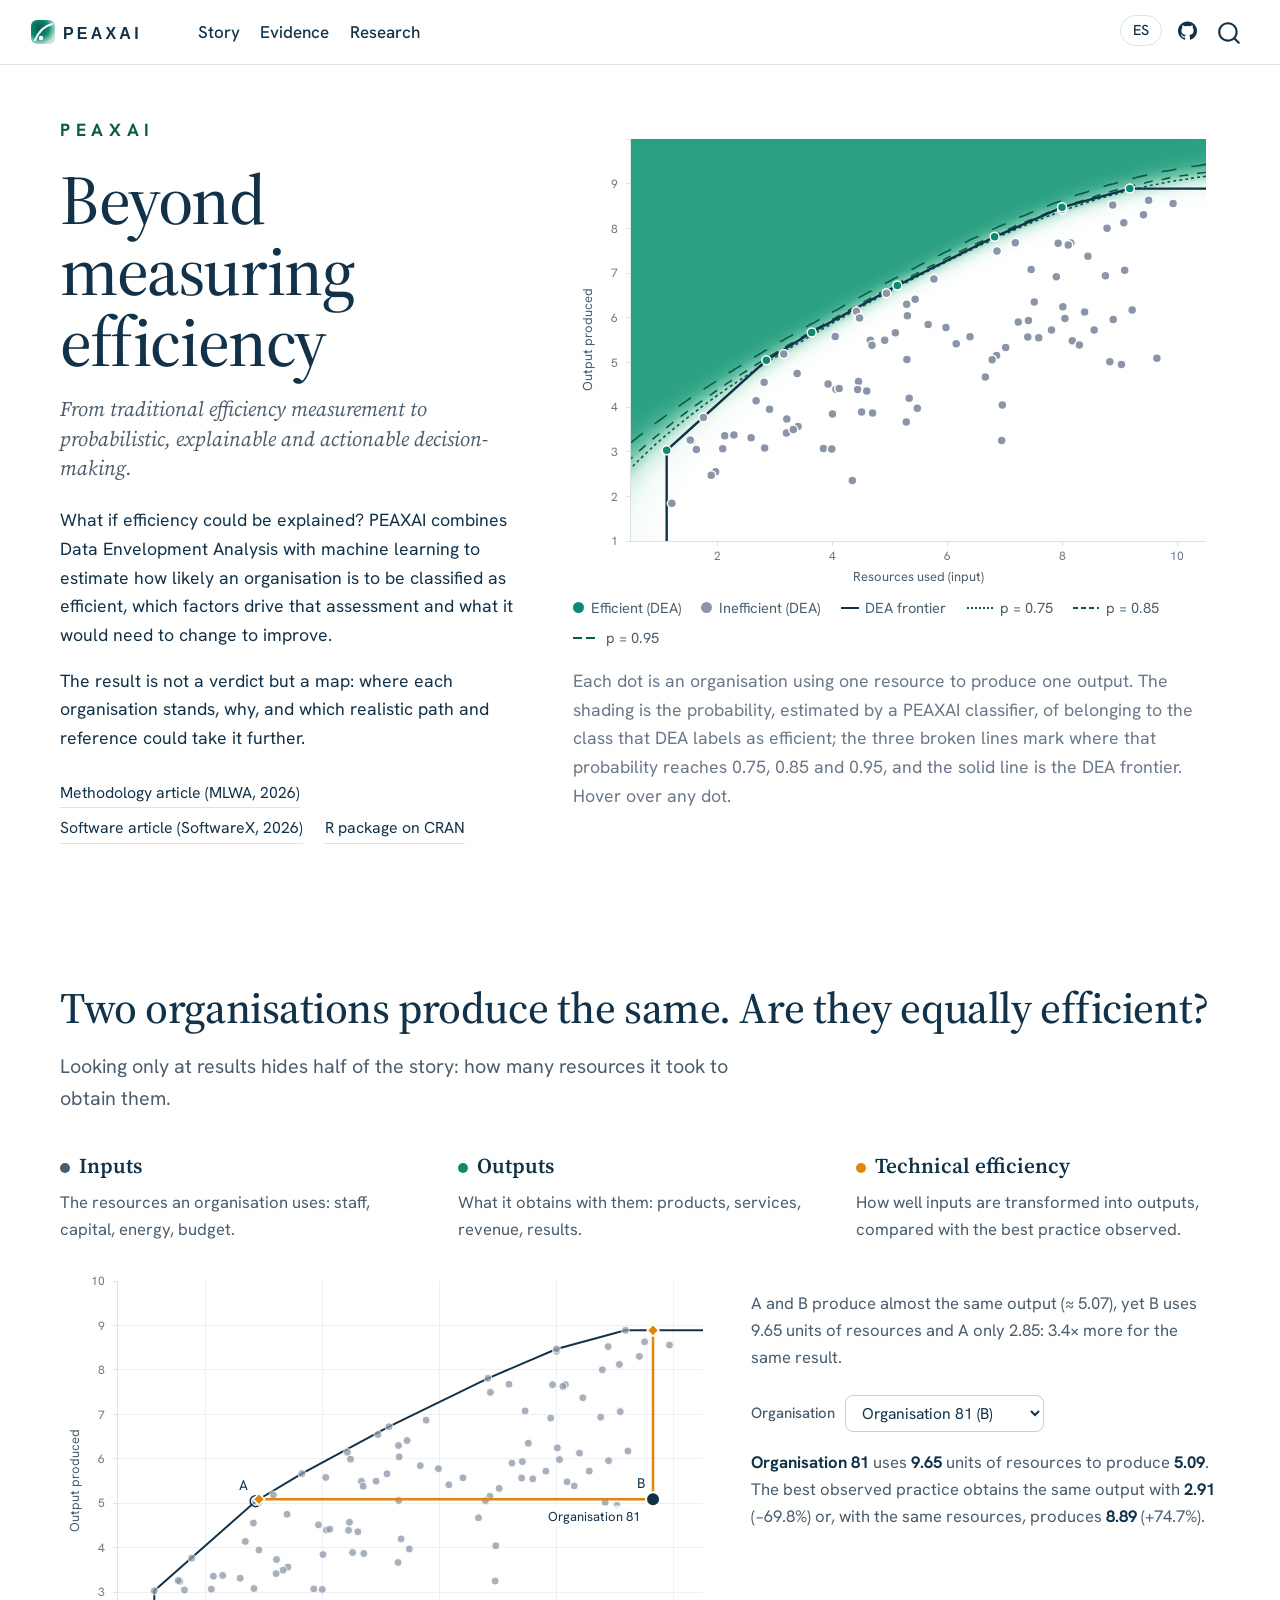
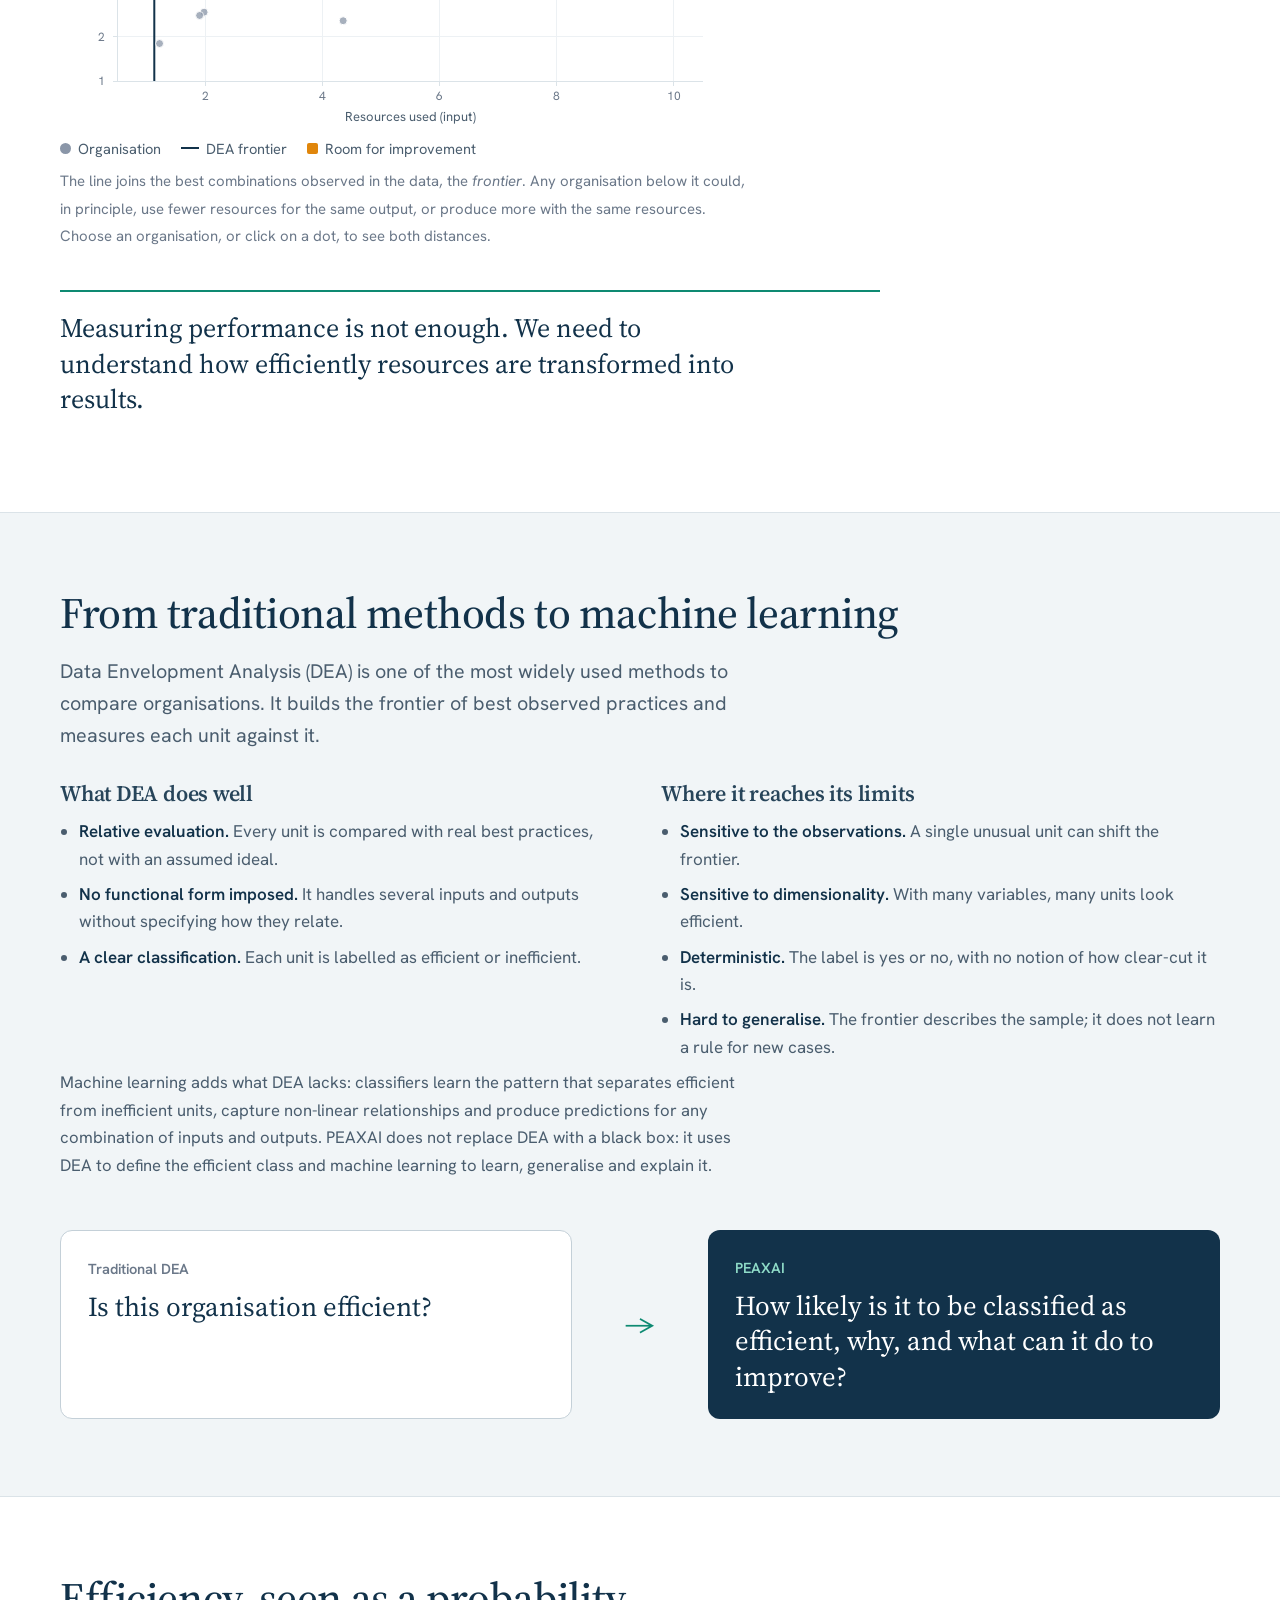
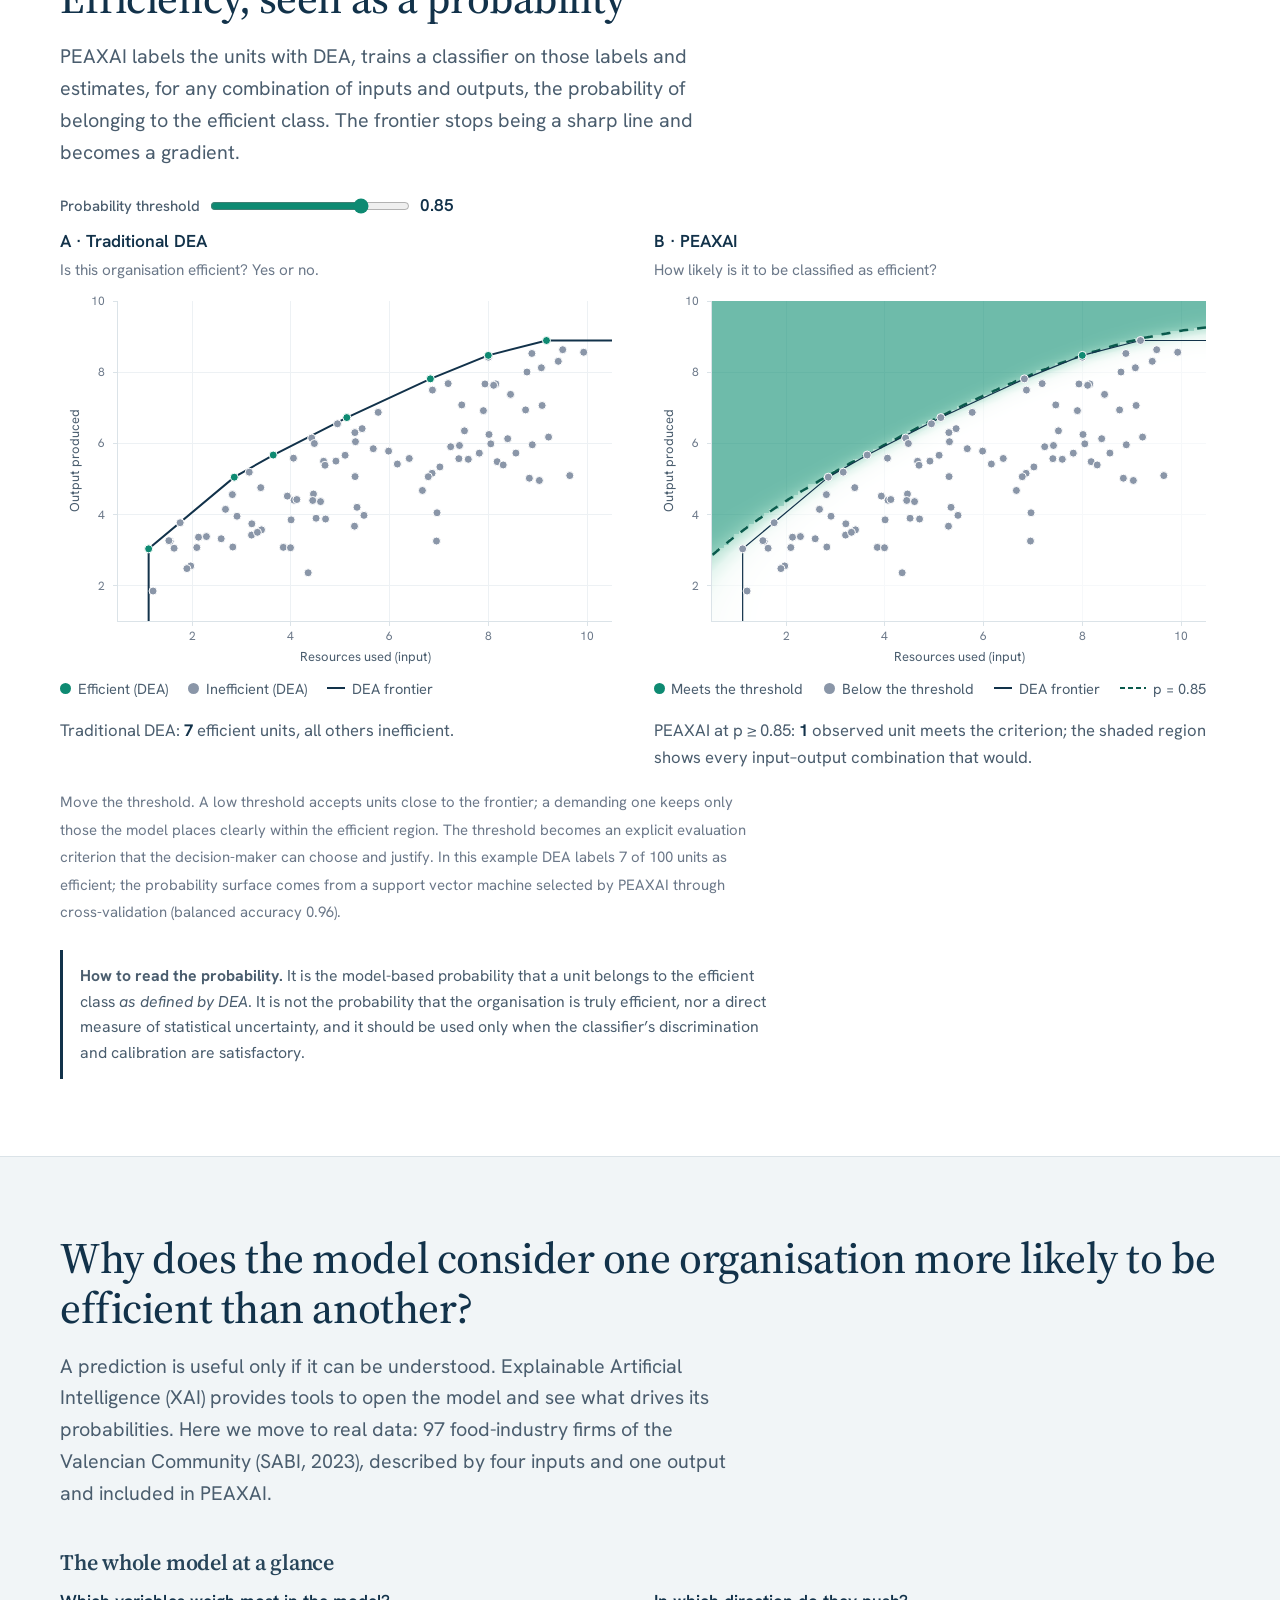
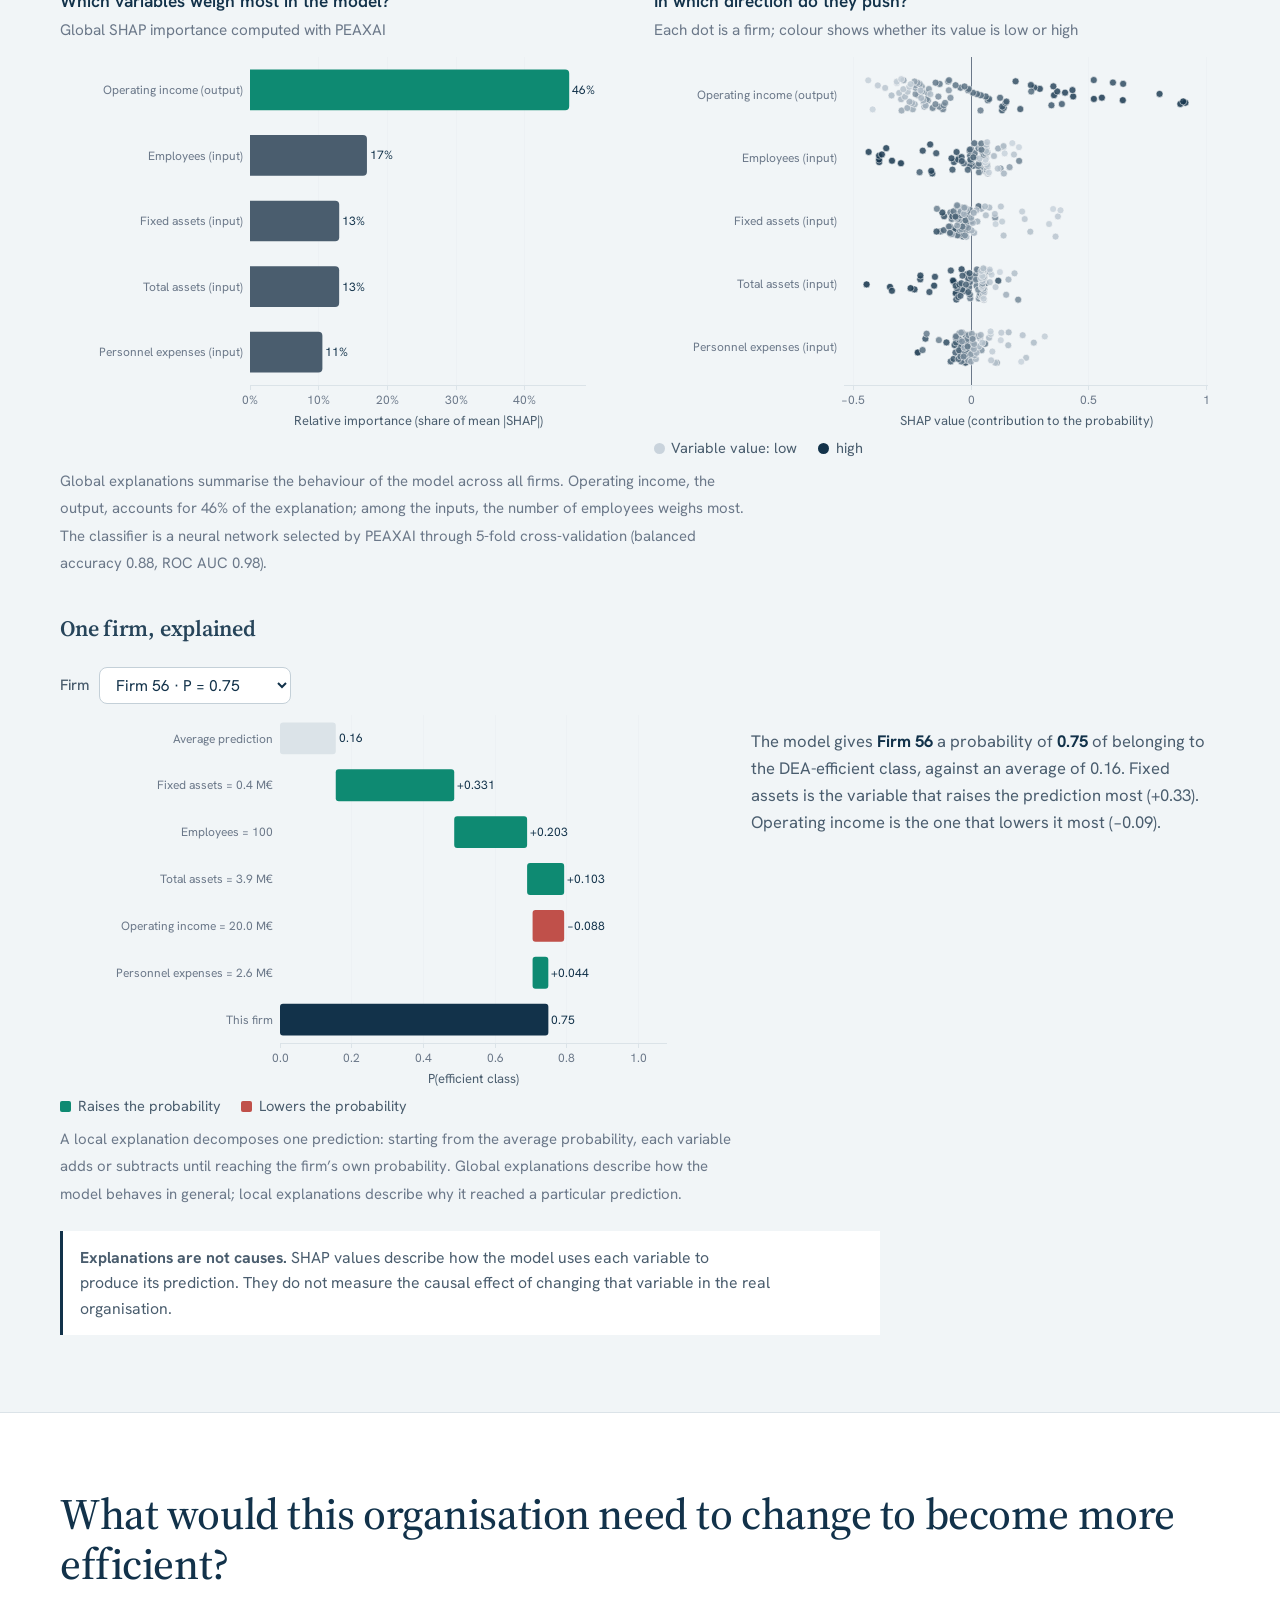
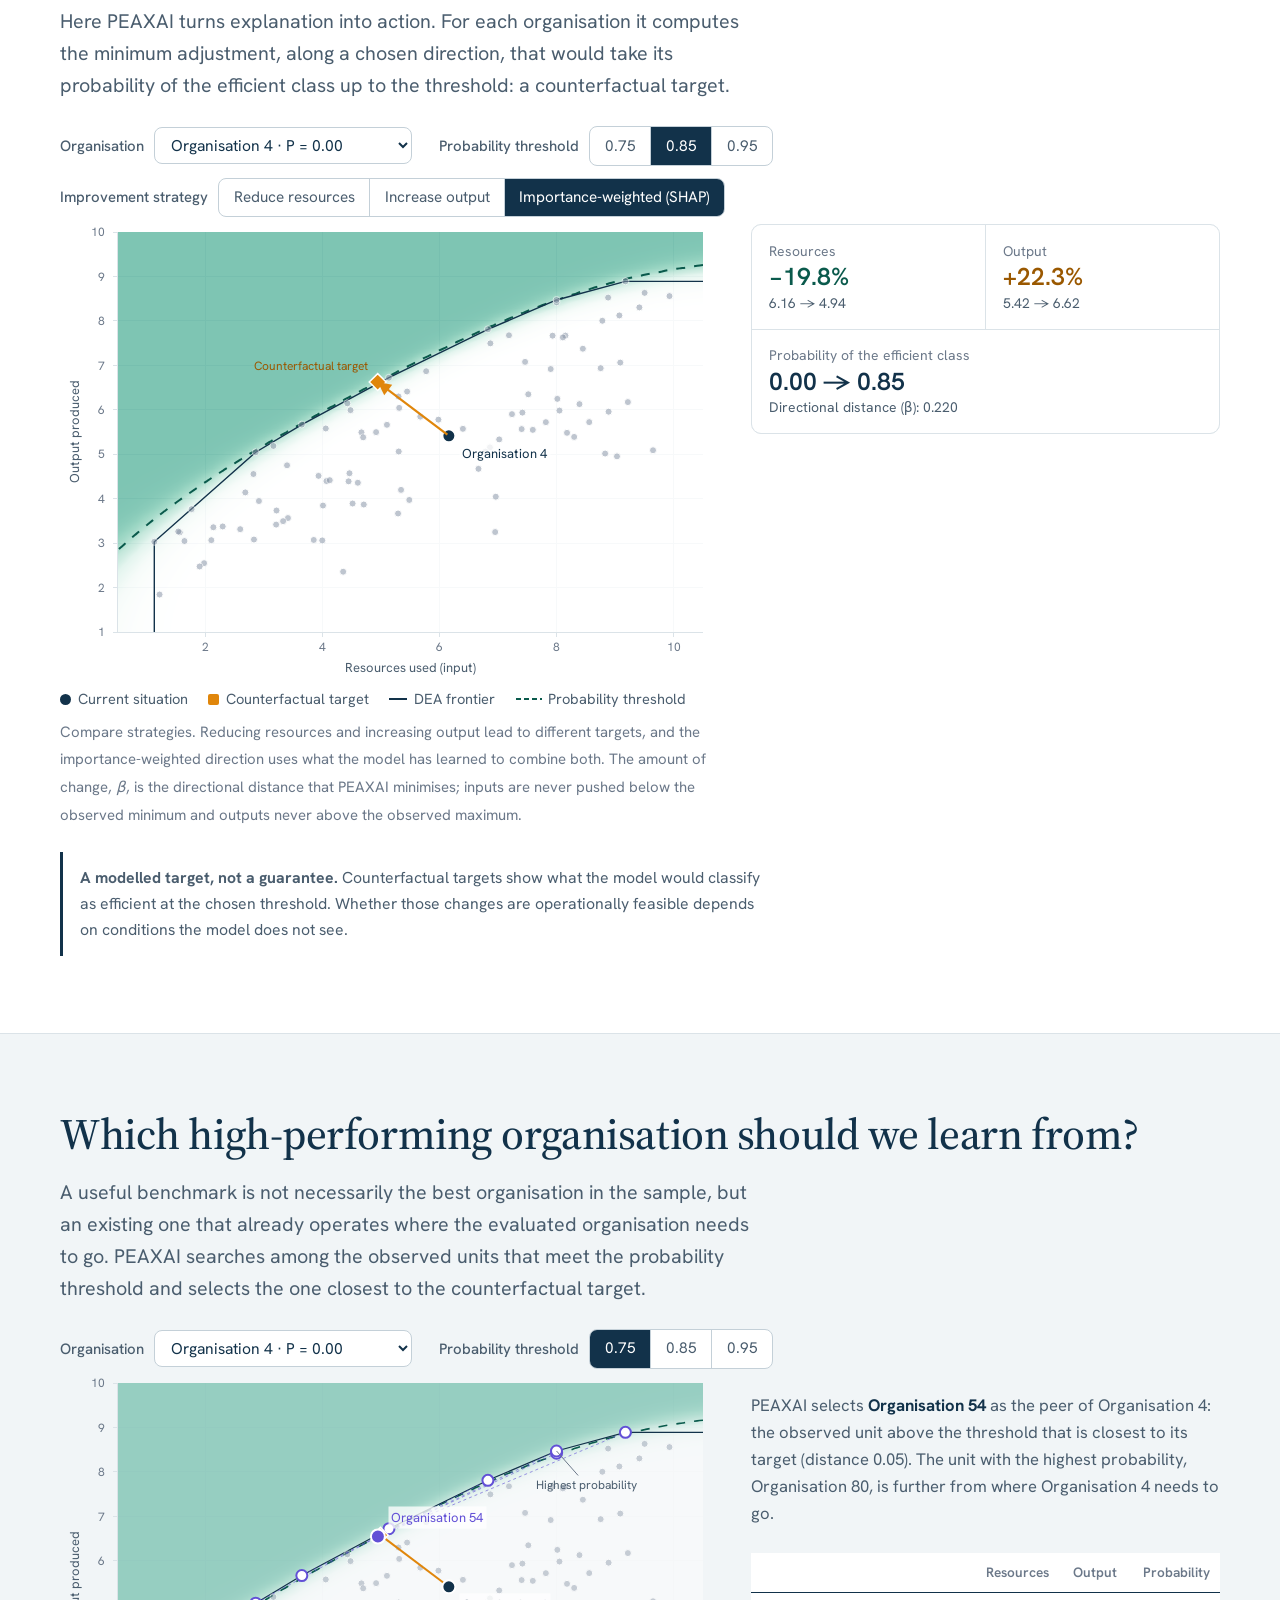
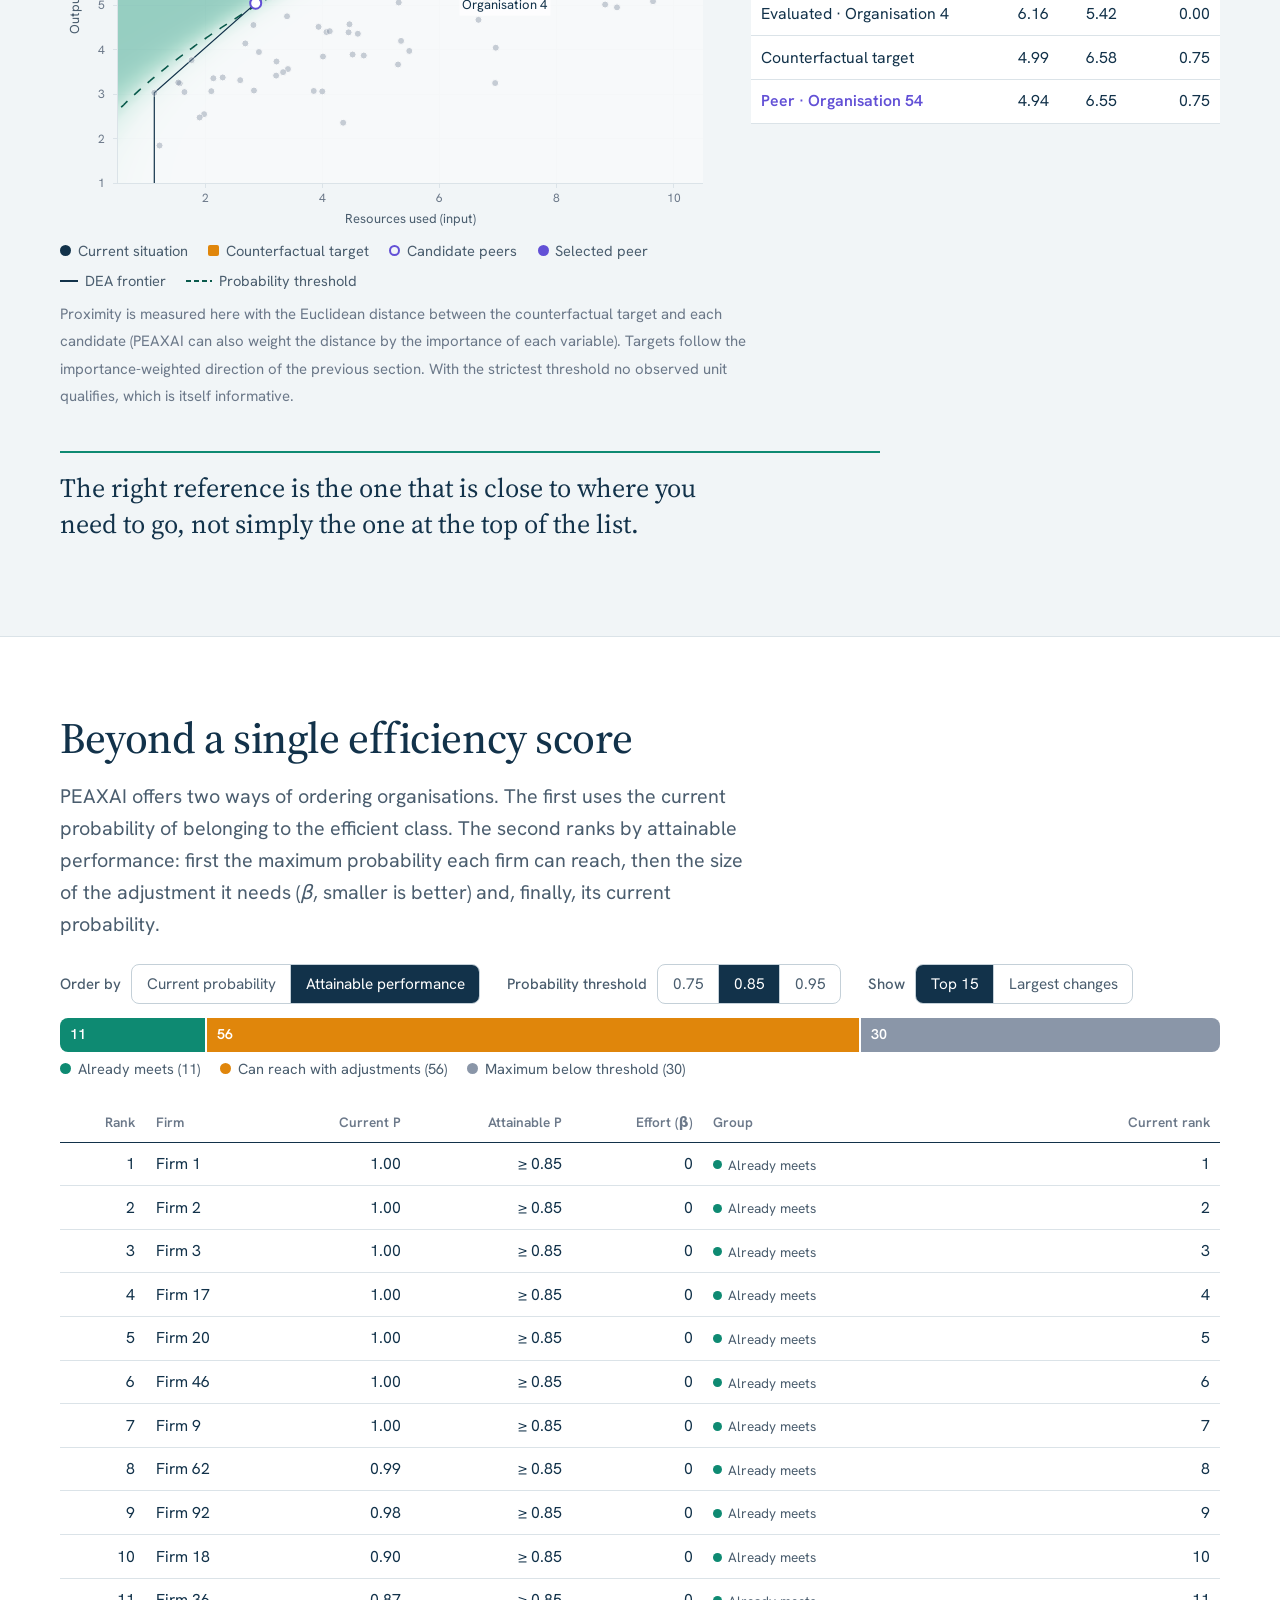
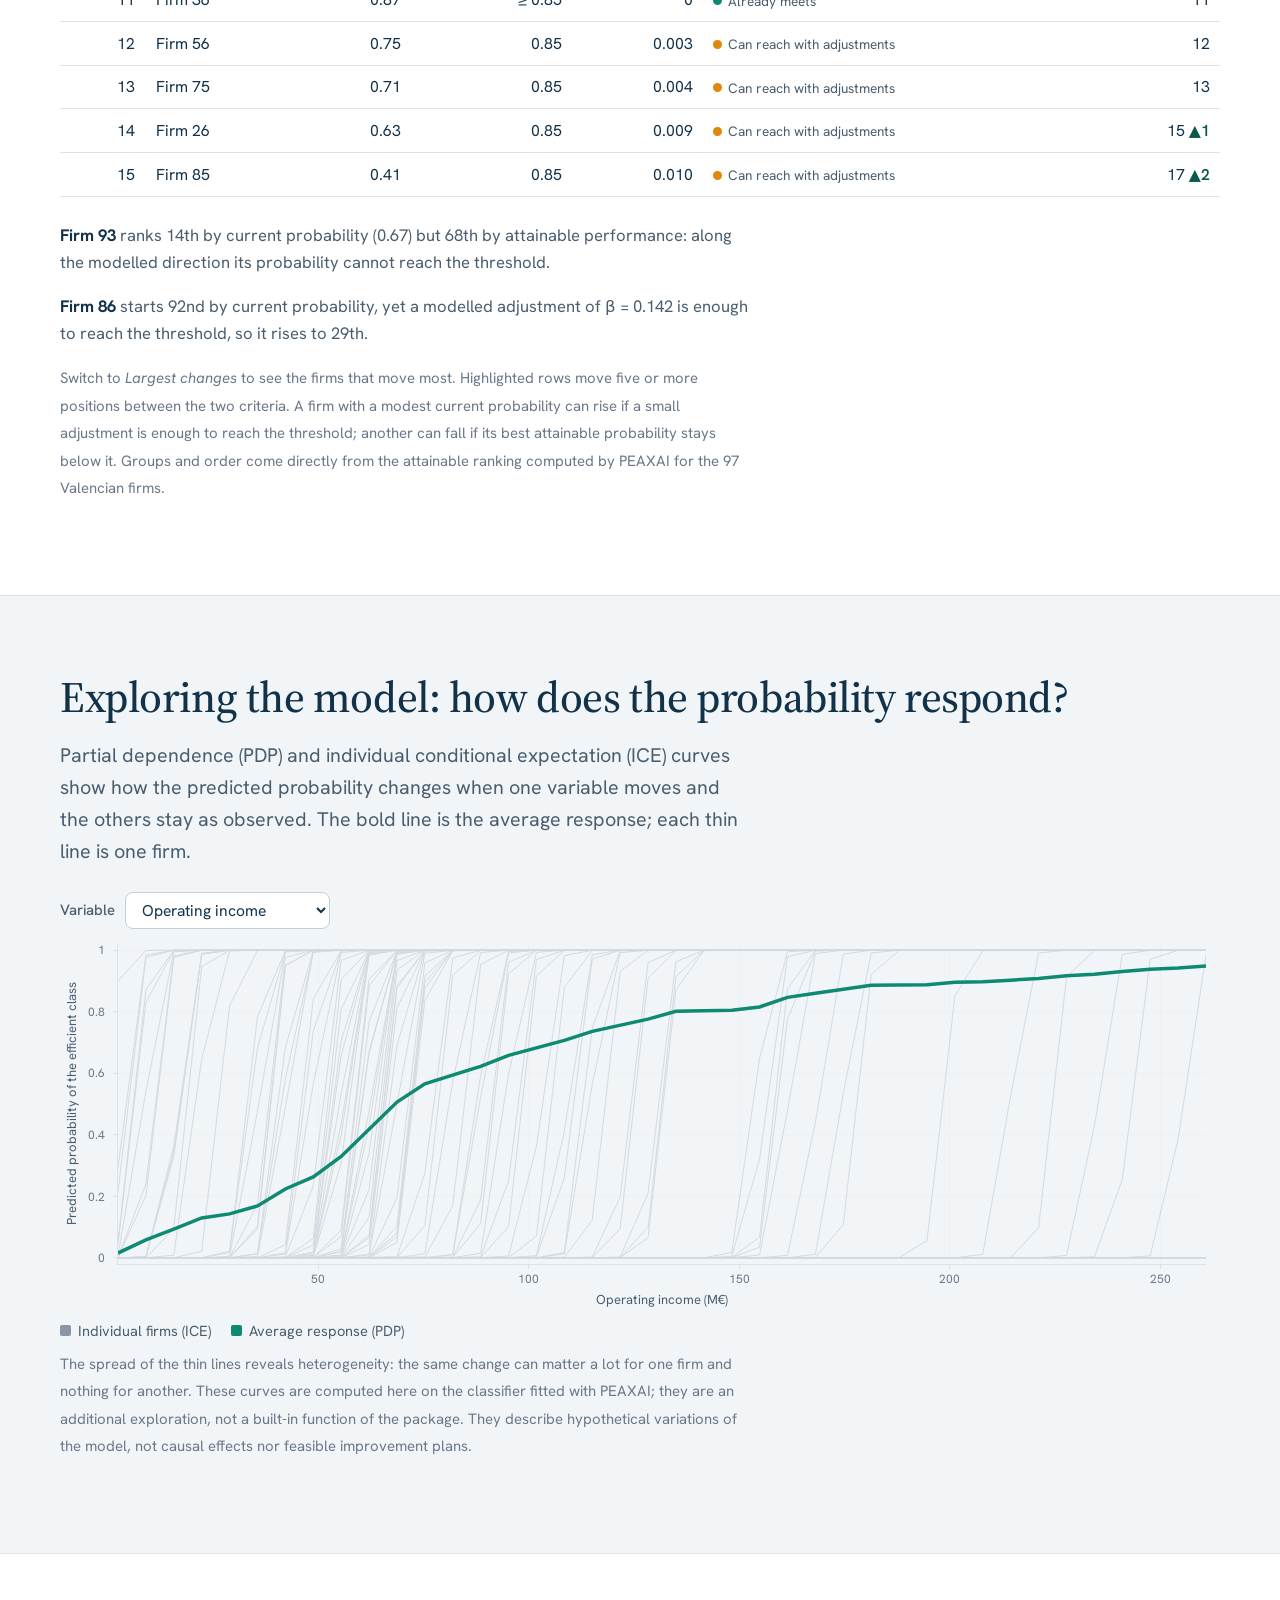
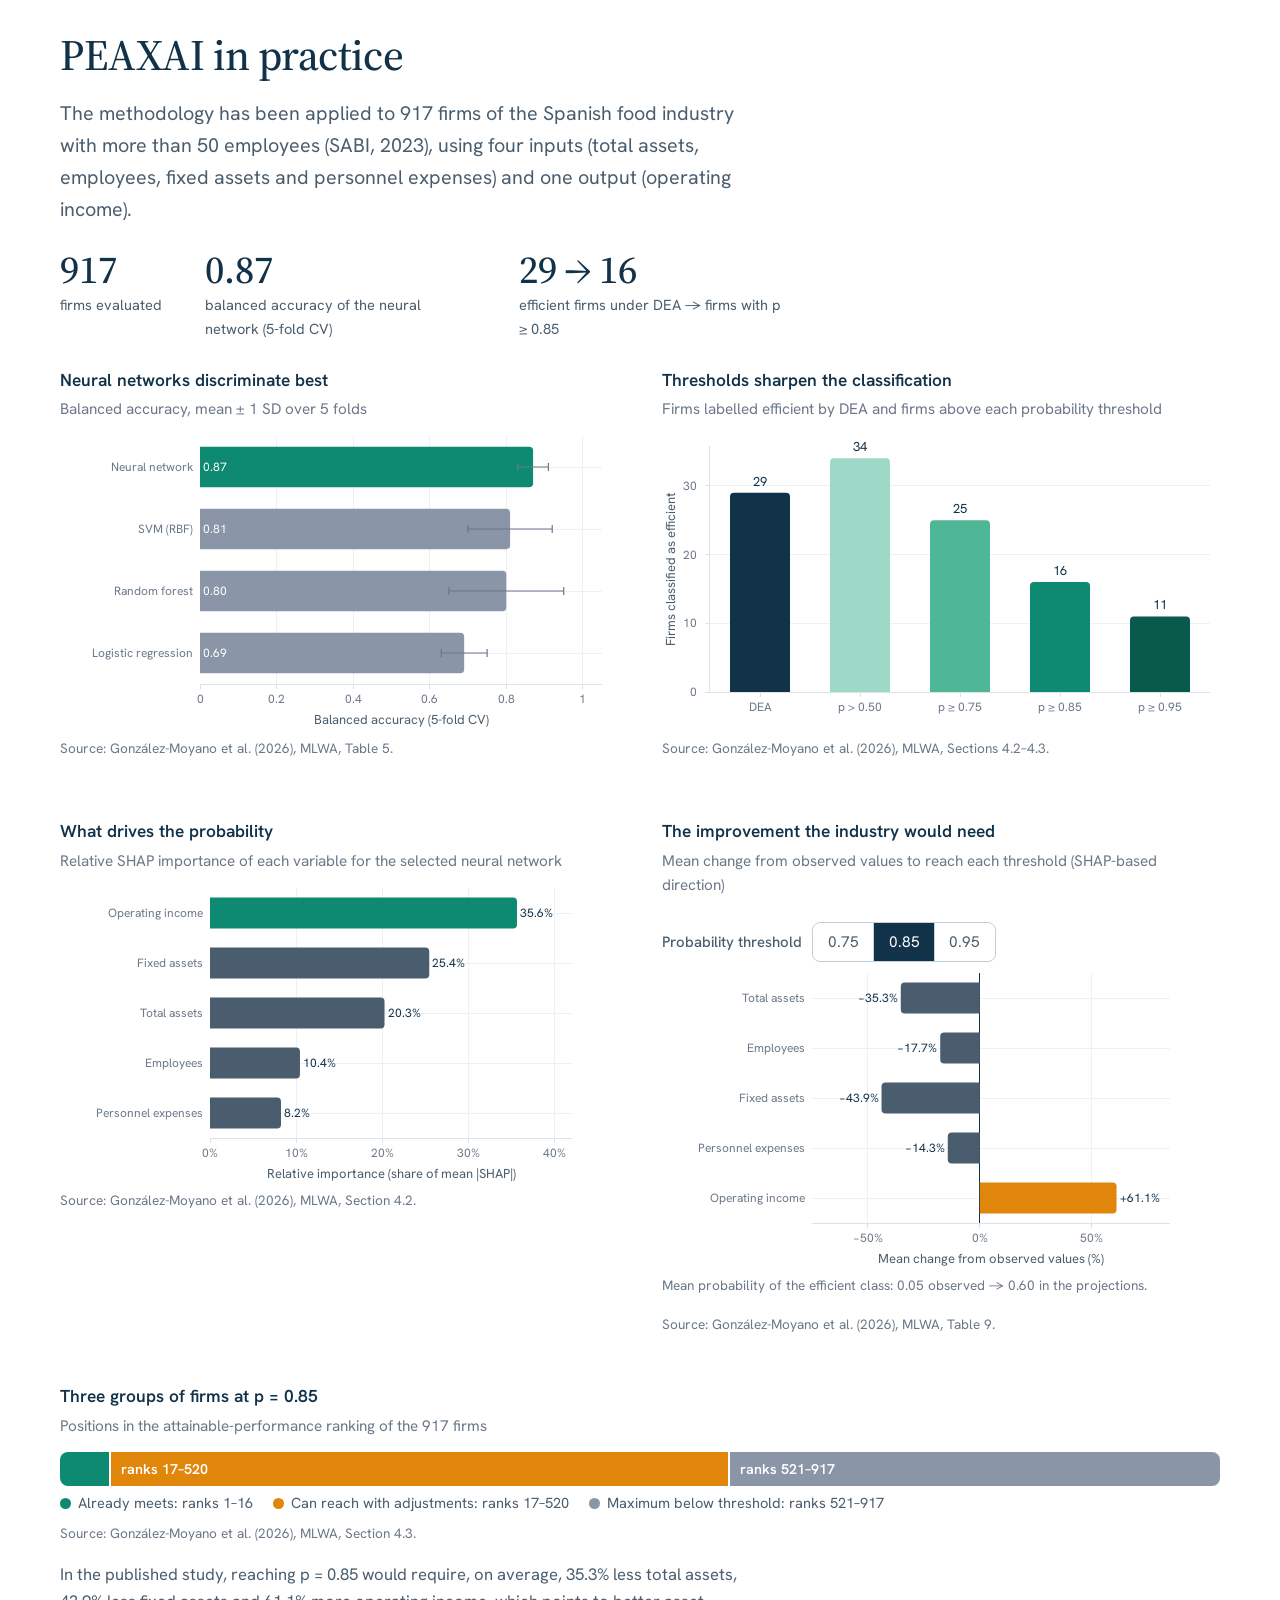
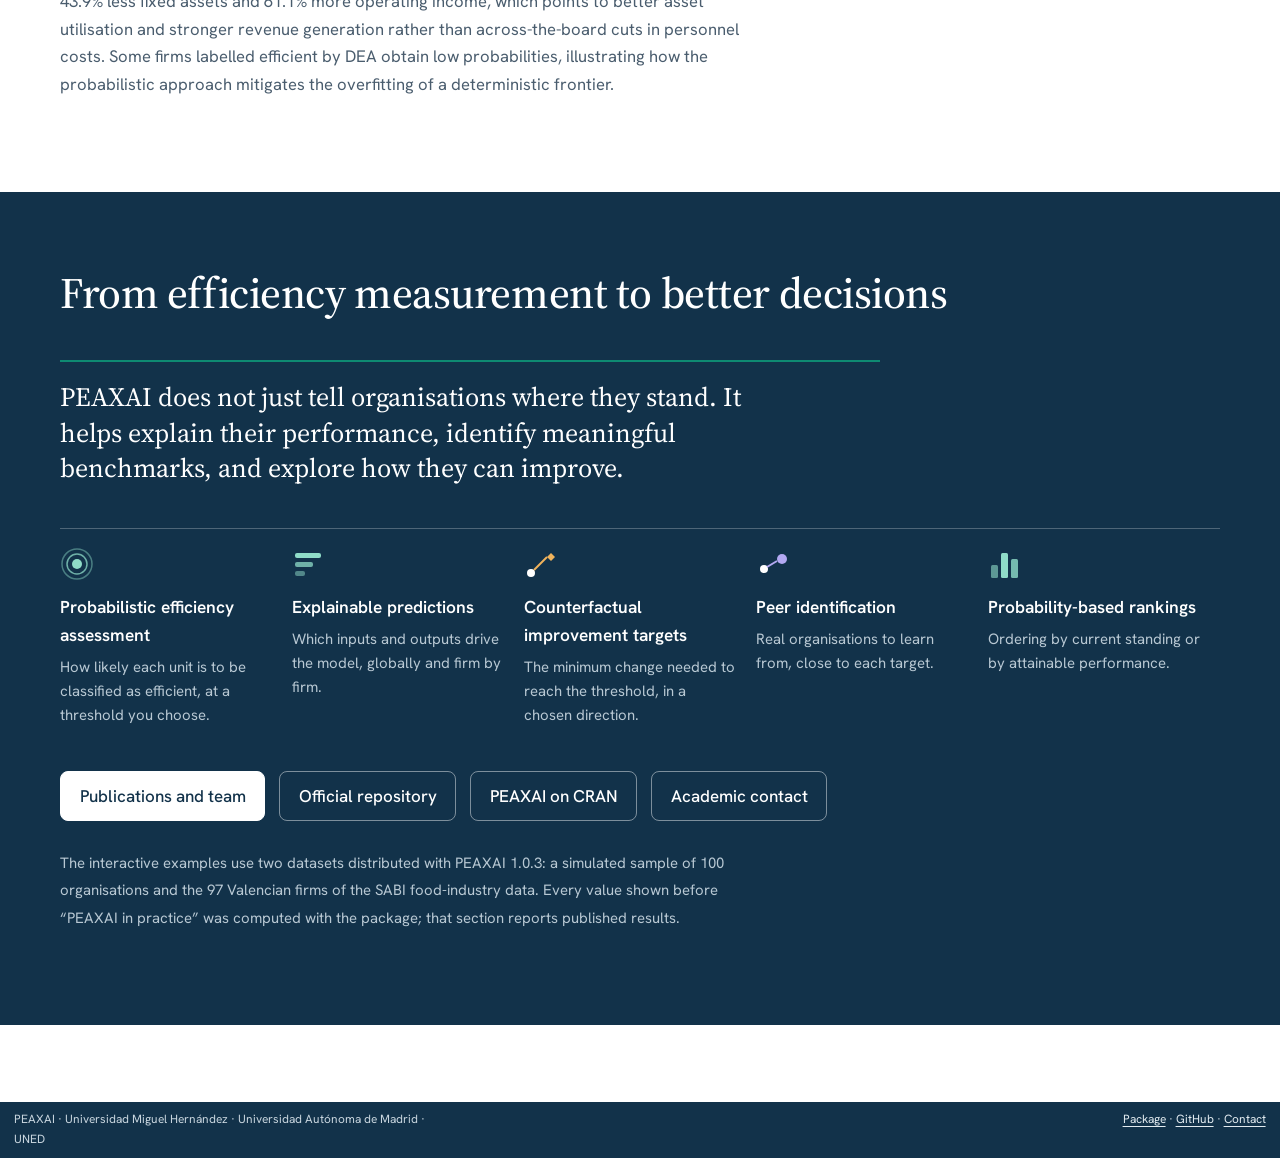
==== commit e90235df: "Mejorar isoprobabilidad" ====
--- a/docs/index.html
+++ b/docs/index.html
@@ -47,7 +47,7 @@
 <link href="site_libs/quarto-html/quarto-syntax-highlighting-63b5708e65d6cd79cd7618c58d0c21e7.css" rel="stylesheet" id="quarto-text-highlighting-styles">
 <script src="site_libs/bootstrap/bootstrap.min.js"></script>
 <link href="site_libs/bootstrap/bootstrap-icons.css" rel="stylesheet">
-<link href="site_libs/bootstrap/bootstrap-177a2872dd6aa7b8ffa3ef7971c1bc8b.min.css" rel="stylesheet" append-hash="true" id="quarto-bootstrap" data-mode="light">
+<link href="site_libs/bootstrap/bootstrap-7d87906769c89f36c2ce120416e09df9.min.css" rel="stylesheet" append-hash="true" id="quarto-bootstrap" data-mode="light">
 <script id="quarto-search-options" type="application/json">{
   "location": "navbar",
   "copy-button": false,
@@ -179,7 +179,7 @@
     </div>
     <div class="pxa-hero-chart">
       <div class="pxa-widget" data-widget="hero" aria-label="Probability of the efficient class across inputs and outputs"></div>
-      <p class="pxa-note">Each dot is an organisation using one resource to produce one output. The shading is the probability, estimated by a PEAXAI classifier, of belonging to the class that DEA labels as efficient. Hover over any dot.</p>
+      <p class="pxa-note">Each dot is an organisation using one resource to produce one output. The shading is the probability, estimated by a PEAXAI classifier, of belonging to the class that DEA labels as efficient; the three broken lines mark where that probability reaches 0.75, 0.85 and 0.95, and the solid line is the DEA frontier. Hover over any dot.</p>
     </div>
   </div>
 </section>
